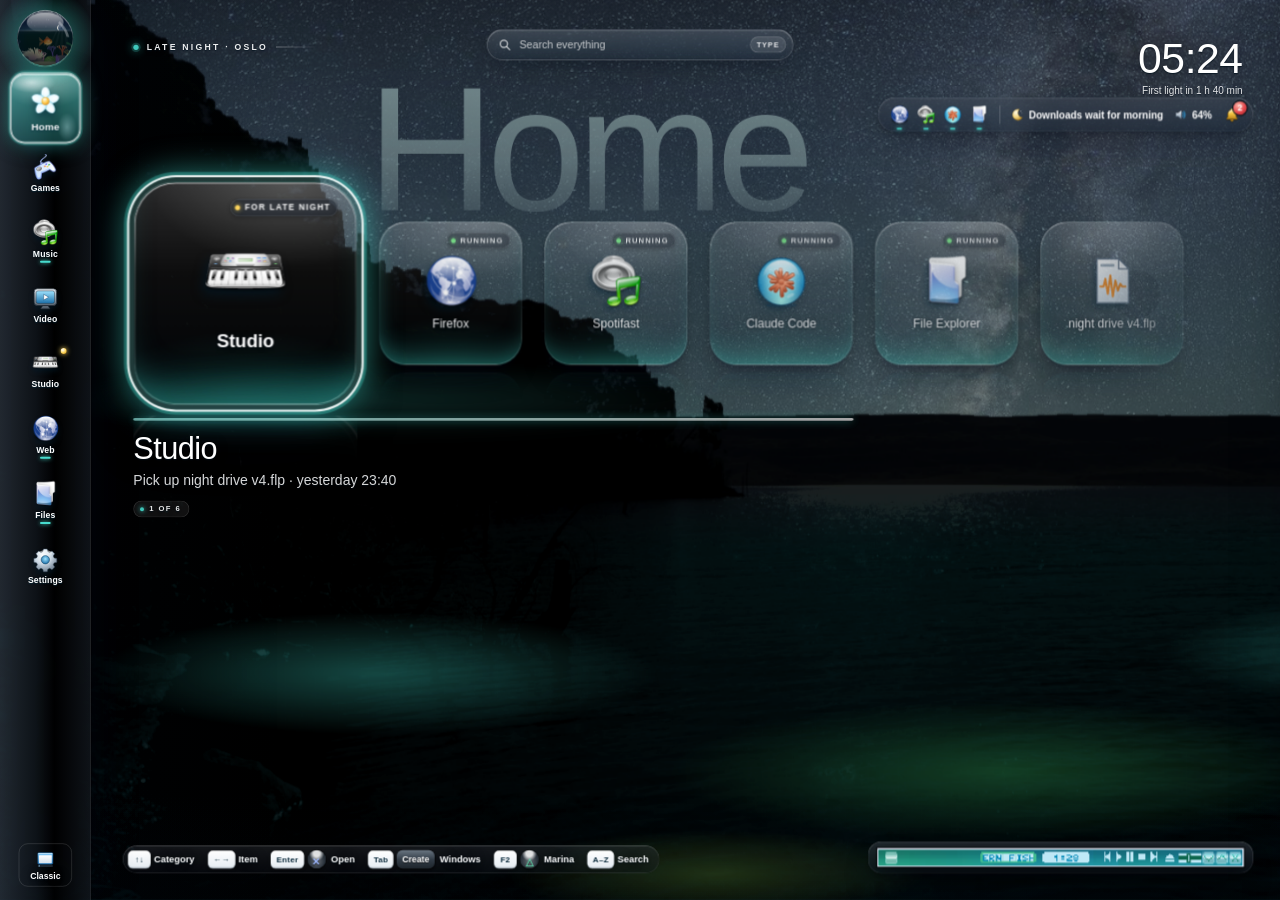
==== web/index.html @ 16663e0e "Tidepool 0.2.1 (early access)" ====
<!doctype html>
<html lang="en"><head><meta charset="utf-8">
<title>Tidepool</title>
<meta name="viewport" content="width=device-width,initial-scale=1"><link rel="icon" href="data:,">
<!-- Tidepool, the page the host runs (app/BRIDGE.md). core.js = sun, phases, scenes, Winamp; ui.css = the page layer (tokens first); assets/ = photos, icons, skins.
     live/ = what Claude restyles: theme.json (read at start and on the host's "live" event) and live.css (loaded last, wins).
     No window.host (plain browser): mock windows and notes. ?dev = concept tools: F1 state menu, ?state=<name>, T time preview, ?t=HH:MM, ?uitest, ?selftest. ?shot = no transitions (headless screenshots). -->
<link rel="stylesheet" href="core.css">
<link rel="stylesheet" href="ui.css"><link rel="stylesheet" href="motion/marina.css">
<link rel="stylesheet" href="live/live.css" id="livecss">
<!-- track C: motion + sound language (concepts/polish/motion/motion.md). cues.js watches the classes sync() writes; it must load before the page script. -->
<script src="motion/sound.js"></script><script src="motion/motion.js"></script><script src="motion/cues.js"></script><script src="motion/orb.js"></script>
</head><body>
<div class="screen" id="screen">
<div class="ui" id="ui">
  <div class="rail" id="rail"><span data-g="orb" id="orbw" title="Talk to Marina (F2 · Y)" role="button" aria-label="Talk to Marina"></span><div id="slabs" style="display:contents"></div><span class="sp"></span>
    <div class="classic" id="classic"><img src="icons/window.svg" alt="">Classic</div></div>
  <div class="cat"><small class="cap" id="phase"></small><b id="catname"></b></div>
  <div class="clockline"><b id="clk2"></b><span id="nextev"></span><span id="idate"></span></div>
  <div class="pill glassdark" id="pill"><span class="run" id="run"></span><span class="vr"></span>
    <span class="ti off">Offline</span>
    <span class="ti"><img id="noteic" src="assets/icons/download.png" alt=""><span id="note"></span></span><span class="ti"><img src="icons/speaker.svg" alt="">64%</span>
    <span class="bell" id="bell"><svg viewBox="0 0 24 24" aria-label="Notifications"><defs><linearGradient id="bg" x1="0" y1="0" x2="0" y2="1"><stop offset="0" stop-color="#FFF4C2"/><stop offset=".5" stop-color="#F5C542"/><stop offset="1" stop-color="#B9831A"/></linearGradient></defs>
      <path d="M12 2.5c-.9 0-1.6.7-1.6 1.6v.6C7.6 5.5 5.8 8 5.8 11v4.2L4 17.6v1h16v-1l-1.8-2.4V11c0-3-1.8-5.5-4.6-6.3v-.6c0-.9-.7-1.6-1.6-1.6z" fill="url(#bg)" stroke="#7a5510" stroke-width=".8"/>
      <path d="M9.6 19.6a2.4 2.4 0 0 0 4.8 0z" fill="#B9831A"/><path d="M8.2 8.6c.6-1.4 1.7-2.2 3-2.5" stroke="#fff" stroke-width="1.3" fill="none" stroke-linecap="round" opacity=".85"/></svg><b id="badge"></b></span></div>
  <div class="npcap" id="npcap" title="Open Music"><i class="eq"><b></b><b></b><b></b><b></b></i><span><small class="cap">Now playing</small><b id="npct"></b></span></div>
  <div class="sbar" id="sbar" title="Search games, apps, files, sites (or just start typing)"><svg viewBox="0 0 24 24"><circle cx="10.5" cy="10.5" r="6.5"/><path d="M15.5 15.5 21 21"/></svg><span>Search everything</span><i class="key">Type</i></div>
  <div class="rowclip"><div class="row" id="row"></div></div>
  <div class="paddle pl" id="pl" title="Previous (scroll up)">‹</div><div class="paddle pr" id="pr" title="Next (scroll down)">›</div>
  <div class="scr" id="scr"><i id="scrt"></i></div>
  <div class="tools" id="tools"><label class="fbox"><svg viewBox="0 0 24 24"><circle cx="10.5" cy="10.5" r="6.5"/><path d="M15.5 15.5 21 21"/></svg><input id="fq" autocomplete="off" spellcheck="false"><b class="fx" id="fx" title="Clear">✕</b></label><div class="sorts" id="sorts"></div><div class="sorts ltabs" id="ltabs"></div></div>
  <div class="tip" id="tip"></div>
  <div class="ctx glassdark" id="ctx"></div>
  <div class="col" id="col"></div>
  <div class="deck glassdark" id="deck"></div>
  <div class="desc"><b id="iname"></b><p id="idesc"></p><span class="meta cap" id="imeta"></span></div>
  <div class="wa-dock thickglass" id="wadock" data-g="winamp"></div>
  <div class="shade thickglass" id="shadew"><div class="wa" id="shade"></div></div>
  <div class="wapaused cap">Paused</div>
  <div class="quietcard glassdark"><img src="assets/icons/music.png" alt=""><div><b>Nothing playing</b>Pick a mix in Music, or press Space.</div></div>
  <div class="legend" id="legend"></div>
  <svg class="arc" id="arc" viewBox="0 0 1920 1080" aria-hidden="true"><path id="arcp"/><circle id="arcd" r="7"/><text id="arcr" class="cap"></text><text id="arcs" class="cap"></text></svg>
  <div class="idlehint cap">Press any button</div>
  <div class="cl glassdark" id="cl">
    <div class="client"><header><div class="cav"><div class="orb"></div></div><div><b>Marina</b><small id="csub2"><span id="cvia"></span><select id="cmod" title="Model"><option value="opus">Opus 5.5</option><option value="sonnet">Sonnet 5.5</option><option value="haiku">Haiku 5.5</option><option value="fable">Fable 5.2</option></select><select id="ceff" title="Reasoning effort"><option value="low">Low effort</option><option value="medium">Medium effort</option><option value="high">High effort</option><option value="xhigh">Extra high effort</option><option value="max">Max effort</option></select><select id="cmode" title="What Claude may do"><option value="bypassPermissions">Full access</option><option value="plan">Plan first</option></select><select id="cmics" title="Microphone (the mic buttons record through this one)"></select><select id="cquiet" title="How long a pause ends dictation"><option value="1.5">1.5 s pause</option><option value="3">3 s pause</option><option value="5">5 s pause</option><option value="10">10 s pause</option><option value="20">20 s pause</option><option value="0">Click to stop</option></select></small></div><span class="status"></span><span class="cib" id="chis" title="Past chats" role="button"><img src="icons/history.svg" alt=""></span><span class="cib" id="cwake" title="Listen for “Hey Marina” all the time" role="button"><img src="icons/mic.svg" alt=""></span><span class="cib" id="ctalk" title="Read replies aloud" role="button"><img src="icons/speaker2.svg" alt=""></span><span class="clx" id="clx" title="Close (Esc)" role="button" aria-label="Close">✕</span></header>
      <div class="gcard"><p id="greet"></p><div class="sugs" id="sugs"></div></div>
      <div class="msgs" id="msgs"></div><div class="chist glassdark" id="chist"></div>
      <div class="ctodo" id="ctodo"></div><div class="cstat" id="cstat"></div>
      <div class="cbox"><div class="cq" id="cq"></div><div class="catt" id="catt"></div><div class="cpop glassdark" id="cpop"></div>
      <div class="compose"><span class="cib" id="cadd" title="Add a picture (or paste one)" role="button">＋</span><textarea class="field" id="cin" rows="1" placeholder="Ask Claude anything…   / commands · @ files" autocomplete="off" spellcheck="false"></textarea><span class="mic" id="cmic" title="Speak (Ctrl+Space · △)" role="button"><img src="icons/mic.svg" alt=""></span><div class="send" id="csend">Send</div></div><input type="file" id="cfile" accept="image/png,image/jpeg,image/gif,image/webp" multiple hidden></div></div></div>
  <div class="toast glassdark" id="toast"><img id="toi" alt=""><div><b id="tot"></b><span id="tob"></span></div></div>
  <div class="dim" id="dim"></div>
  <div class="ovl" id="swi"><div class="h cap" id="swih">Open windows</div><div id="swirow"></div></div>
  <div class="ovl" id="srch"><input id="sq" autocomplete="off" spellcheck="false" aria-label="Search" placeholder="Search games, apps, files, sites… (Esc closes)"><span class="mic smic" id="smic" title="Speak (Ctrl+Space · △)" role="button"><img src="icons/mic.svg" alt=""></span><div id="sres" class="glassdark"></div></div>
  <div class="ovl" id="addp"><div class="aph" id="aph"></div><div id="alist" class="glassdark"></div></div>
  <div class="ytp" id="ytp"><video id="ytv" playsinline controls controlslist="nodownload nofullscreen noremoteplayback" disablepictureinpicture></video><iframe id="ytf" allow="autoplay; encrypted-media" title="YouTube"></iframe>
    <div class="yth"><div><b id="ytt"></b><small id="yts"></small></div><i class="ytb" data-yp="view" id="ytvw" title="Tab · pad: Create">▭ Page view</i><i class="ytb" data-yp="pop" title="Its own window: drag it anywhere, flick it to another screen by its title bar (P · or flick the video up)">⧉ Pop out</i><i class="ytb ytoth" data-yp="other" title="Its own window, filling the other screen (S · or flick the video sideways)">⇆ Other screen</i><input type="range" id="ytvol" min="0" max="1" step="0.1" tabindex="-1" title="Volume"><span id="ytx" title="Back (Esc)" role="button">✕</span></div><div class="ytm cap" id="ytm"></div><div id="ytinfo"></div><div id="ytrec"></div></div>
  <div class="ovl glassdark" id="notifs"><h3>Notifications<span class="cap" id="nclear">Clear all</span></h3><div id="nlist"></div>
    <div class="quiet"><span>Quiet hours at night<small id="qnow"></small></span><span class="tog"></span></div></div>
  <div class="ovl glassdark band" id="hatch"><img class="bic" src="icons/window.svg" alt="">
    <div class="bt"><h2>Switch to stock Windows?</h2><p>The normal taskbar and desktop come back. Your apps and games stay open.</p>
      <p class="back">Come back any time with <i class="key">Ctrl</i><i class="key">Alt</i><i class="key">Win</i><i class="key">S</i></p></div>
    <div class="btns col"><span class="btn pri" id="hyes"><i class="pad p-A">A</i><span>Switch<small>Enter</small></span></span><span class="btn" id="hno"><i class="pad p-B">B</i><span>Not now<small>Esc</small></span></span></div></div>
  <div class="ovl glassdark band" id="welcome"><span class="worb"></span>
    <div class="bt"><h2>Welcome to Tidepool</h2>
      <p>Your desktop follows the real sun over a new place each day.</p>
      <ol><li><i class="key">↑↓</i>Pick a category, <i class="key">←→</i>an item, <i class="key">Enter</i><i class="pad p-A">A</i>open it.</li>
        <li>Click the fishbowl, or press <i class="key">F2</i><i class="pad p-Y">Y</i>, to talk to Marina: questions, tasks, colours, scenes, skins.</li>
        <li><i class="key">Ctrl+Alt+Win+S</i>always takes you back to stock Windows.</li></ol></div>
    <div class="btns col"><span class="btn pri" id="wgo"><i class="pad p-A">A</i><span>Start<small>Enter</small></span></span></div></div>
  <div class="ovl glassdark" id="states"><h3>States · F1</h3><div class="g" id="stlist"></div>
    <p>Concept-only menu. Every state is also reachable with the keys in the legend. Time preview lives here because letters start a search.</p></div>
  <div class="game"><div><b id="gname">Skyrim (modded)</b>is running full screen.<br>Tidepool is hidden and paused: no drawing, no timers, no polling.<br><span class="key">Home</span><i class="pad p-G">G</i> opens the guide · <span class="key">Esc</span> ends this preview</div></div>
  <div class="guide glassdark" id="guide"><div class="gtop"><span class="gorb"></span><div><div class="gclk" id="gclk"></div><span class="cap" id="gphase"></span></div></div>
    <div class="gsec"><span class="cap">Now playing</span><b id="gtrack"></b><span id="gheld"></span></div>
    <div class="gsec"><span class="cap">Waiting for you</span><div id="gnotes"></div></div>
    <div id="gbtns"></div></div>
  <div class="stock"><div class="icons"><div><img src="assets/icons/folder.png" alt="">This PC</div><div><img src="assets/icons/games.png" alt="">Steam</div><div><img src="assets/icons/studio.png" alt="">FL Studio</div></div>
    <div class="balloon" id="balloon"><b>Tidepool is resting</b>Press Ctrl+Alt+Win+S, or open “Tidepool” in Start, to come back. (Concept: Esc or click here.)</div>
    <div class="wtb"><span class="st"><i></i></span><span class="se">Type here to search</span><img src="assets/icons/web.png" alt=""><img src="assets/icons/folder.png" alt=""><img src="assets/icons/music.png" alt=""><img src="icons/claude.svg" alt="">
      <span class="sp"></span><img src="assets/icons/volume.png" alt="" style="width:18px;height:18px"><span class="tm" id="stclk"></span></div></div>
</div>
</div>
<script src="assets/skins/skins.js"></script>
<script src="ytav.js"></script><script src="core.js"></script><script src="marina.js"></script><script src="settings.js"></script><script src="horizon.js"></script>
<script>
/* What Setup picked (host: window.TP_CONFIG, Config.cs ForPage). A browser preview without the host keeps the original setup, so the mock and the checks see what they always saw. */
const CFG = window.TP_CONFIG ?? { modules: {}, names: { player: "Spotifast", browser: "Firefox", daw: "FL Studio", ext: ".flp", ai: "Claude" }, music: { player: "spotifast", rich: true }, chat: { provider: "claude-code" } };
const NM = CFG.names, CC = CFG.chat.provider === "claude-code", AGENT = CC || CFG.chat.provider === "cli";   // CC: the panel is Claude Code (tools, slash commands); AGENT: it or another agent CLI (Codex...) works on the PC; else a plain chat API
/* ===== data (mock; spec.md says where each comes from in the build). Voice: calm, short, sentence case, "·" between facts. ===== */
const I = n => n.includes("://") || n.startsWith("data:") ? n : n === "@scene" ? SCENES[sceneAt(override ?? new Date()).i].img : n[0] === "@" ? `icons/${n.slice(1)}` : `assets/icons/${n}`;   // @name = code-made icons in polish/icons
const CATS = {   // defaults: live/theme.json "rail" replaces them (applyTheme)
  home: ["Home", "orb.svg", null],   // built live: the sun's pick + running apps + one to continue
  games: ["Games", "games.png", [["Skyrim (modded)", "Mod Organizer 2 · played Tuesday", { act: "game" }], ["Steam", "Open your library · 2 updates installed", { ic: "@steam.svg" }], ["Battle.net", "Open the launcher · 3 friends online", { ic: "@bnet.svg" }],
    ["Epic", "Open the launcher · a free game this week", { ic: "@epic.svg" }], ["Emulators", "RetroArch and standalone cores", { ic: "@emu.svg" }], ["All games", "Every library in one list, A to Z", { ic: "@allgames.svg" }]]],
  music: ["Music", "music.png", [["Now playing", "", { act: "music", run: 1 }], ["Sun mix", "Picked for {p}", { ic: "@mix.svg" }], ["Playlists", "Browse 11 playlists · 640 tracks", { ic: "@playlist.svg" }],
    ["Winamp skin", "", { act: "skin", ic: "@skin.svg" }], ["Radio", "Internet stations", { ic: "@radio.svg" }]]],
  video: ["Video", "@video.svg", [["Search", "Search all of YouTube", { act: "ytsearch", ic: "@search.svg" }]]],   // built live: YouTube search + results (videoItems)
  studio: ["Studio", "studio.png", [["night drive v4.flp", `${NM.daw} · yesterday 23:40`, { ic: "@flp.svg" }], ["New project", "Empty template", { ic: "@newproj.svg" }], ["Samples", "E:\\Studio", { ic: "@samples.svg" }], ["Plugins", "VST folders and presets", { ic: "@plugins.svg" }]]],
  web: ["Web", "web.png", [[`${NM.browser}`, "Back to your 6 tabs", { run: 1 }], ["Mail", "Read 2 new messages", { ic: "@mail.svg" }], ["YouTube", "Subscriptions", { ic: "@video.svg" }], ["News", "Today's headlines", { ic: "@news.svg" }]]],
  files: ["Files", "folder.png", [["Projects", "E:\\Projects"], ["Downloads", "3 new today", { ic: "download.png" }], ["User folders", "E:\\Home · documents, pictures, music"], ["This PC", "C: 41 GB free · E: 1.2 TB free"]]],
  settings: ["Settings", "@gear.svg", [["Scenes", "", { act: "scene", ic: "@scene" }], ["Winamp skin", "", { act: "skin", ic: "@skin.svg" }], ["Location and sun", "Oslo · 59.91° N, 10.75° E", { ic: "@pin.svg" }],
    ["Quiet hours", "At night · sounds off, glass dimmed", { ic: "@moon.svg" }], ["Controller", "Connected", { ic: "games.png" }], ["Classic desktop", "Back to stock Windows", { act: "hatch", ic: "@window.svg" }]]],
};
let KEYS = Object.keys(CATS);
const APPCAT = { Firefox: "web", Spotifast: "music", "File Explorer": "files", "FL Studio": "studio" };   // which rail category a running app belongs to
const WINS = [["Firefox", "YouTube · Subscriptions", "web.png"], ["Spotifast", "now playing", "music.png"], ["Claude Code", "console-desktop", "@claude.svg"], ["File Explorer", "E:\\Projects", "folder.png"]];
const NOTES = [["games.png", "Steam", "Skyrim Special Edition is up to date (2.1 GB)", "21:02"], ["@claude.svg", `${NM.ai}`, "Layout round 2 is ready to look at", "20:40"],
  ["games.png", "Battle.net", "3 friends are online", "20:15"], ["folder.png", "Downloads", "night-drive-stems.zip is done", "19:58"]];
const SUG = { music: "Music", studio: "Studio", games: "Games", web: "Web" };
const SUGD = { games: "Open your library · Skyrim played Tuesday", music: "Play {t} · the mix for now", studio: "Pick up night drive v4.flp · yesterday 23:40", web: "Back to your 6 tabs · 2 new messages" };
const STATES = [["Rail", [["home", "Home"], ["games", "Games"], ["music", "Music"], ["studio", "Studio"], ["web", "Web"], ["files", "Files"], ["settings", "Settings"]]],
  ["Desktop", [["idle", "Idle"], ["switcher", "Window switcher"], ["switcher-many", "Switcher, 9 windows"], ["notifs", "Notifications"], ["toast", "New notification"], ["search", "Type to search"], ["first-run", "First run"]]],
  ["Music", [["wa-paused", "Winamp paused"], ["wa-shade", "Winamp collapsed"], ["no-music", "Nothing playing"]]],
  ["Marina", [["claude-open", "Open"], ["claude-asking", "Asking"], ["claude-applying", "Applying"], ["claude-error", "Change failed"]]],
  ["Edge cases", [["empty", "No games found"], ["loading", "Finding games"], ["long", "Long names"], ["many", "214 games"], ["offline", "Offline"]]],
  ["Leaving", [["hatch", "Stock Windows: ask"], ["stock", "Stock Windows"], ["game", "Game running"], ["game-guide", "Game + guide"]]]];
const CHOICES = [["Vista at night", "vista", "#6FC3FF"], ["Blue Pearl", "pearl", "#4FA8FF"], ["Only the Winamp skin", "vista", null]];   // browser-only mock flow
const LONG = [["The Elder Scrolls V: Skyrim Special Edition · Anniversary Upgrade", "Mod Organizer 2 · 1,412 mods · played Tuesday", { act: "game" }],
  ["Final Fantasy VII Remake Intergrade", "Steam · 2 h 10 min this week"], ["Warhammer 40,000: Dawn of War II · Chaos Rising", "Steam · not played yet"], ["Steam", "Open your library · 2 updates installed", { ic: "@steam.svg" }]];
const SHOT = q.has("shot");

/* ===== state ===== */
const S = { cat: "home", item: 0, mode: "desk", ov: null, cl: null, guide: false, gsel: 0, paused: false, pel: 0, shade: false, last: Date.now(),
  sel: "games", ph: null, unread: 2, notes: NOTES.slice(1), swi: 1, wins: WINS.slice(), res: [], rsel: 0, prev: null, game: null, games: null, offline: false, music: true };
const UI = $("ui"), wait = ms => new Promise(r => setTimeout(r, SHOT ? 0 : ms));

function drawSlabs() { $("slabs").innerHTML = KEYS.map(k => `<div class="slab" data-c="${k}"><img class="ic" src="${I(CATS[k][1])}" alt="">${CATS[k][0]}<i class="ld"></i></div>`).join(""); }
drawSlabs();
$("stlist").innerHTML = STATES.map(([g, l]) => `<span class="gh cap">${g}</span>` + l.map(([k, n]) => `<button data-s="${k}">${n}</button>`).join("")).join("") + `<button id="sttime">Time preview</button>`;

const FOR = { late_night: "late night", dawn: "dawn", morning: "this morning", midday: "midday", afternoon: "this afternoon", golden: "golden hour", dusk: "dusk", night: "tonight" };
const phaseWord = () => FOR[S.ph?.id] ?? "today";   // "Picked for tonight", "For golden hour"
/* mouse-first list tools: a filter box and sort chips per category (S.fq / S.sort), shared with screen 2 through the relay */
const SORTS = { games: [["recent", "Recent"], ["az", "A–Z"], ["time", "Most played"], ["size", "Size"]], files: [["recent", "Recent"], ["az", "Name"], ["type", "Type"], ["size", "Size"]],
  studio: [["recent", "Recent"], ["az", "Name"], ["bpm", "Tempo"], ["time", "Time put in"]], web: [["recent", "Most visited"], ["last", "Last visited"], ["az", "A–Z"]], video: [] };   // video: its chips change the search itself (ytChips)
const SRC = { steam: "Steam", epic: "Epic", battlenet: "Battle.net", ea: "EA", ubisoft: "Ubisoft", rockstar: "Rockstar", gog: "GOG" };   // tab order too
const launchers = list => { const have = new Set(list.map(it => it.src).filter(Boolean)); return have.size > 1 ? Object.keys(SRC).filter(k => have.has(k)) : []; };   // Games tabs: only launchers with games, only when there are two or more
const NOUN = { games: "games", files: "files", studio: "projects", web: "sites" };
const ext = n => (n.match(/\.([^.]+)$/)?.[1] ?? "").toLowerCase(), stem = n => n.replace(/\.[^.]+$/, "");
function items(c) {
  const list = baseItems(c);
  if (!SORTS[c] || list.some(it => it.skel || it.empty)) return list;
  const q = (S.fq?.[c] ?? "").trim().toLowerCase(), by = S.sort?.[c] ?? "recent";
  const lch = c === "games" && launchers(list).includes(S.sort?.launcher) ? S.sort.launcher : null;   // the launcher tab (kept in S.sort so it persists and reaches screen 2 with the sort)
  let out = list.filter(it => (!q || (it.n + " " + (it.d ?? "")).toLowerCase().includes(q)) && (!lch || it.src === lch));
  if (by === "az") out.sort((a, b) => a.n.localeCompare(b.n));
  else if (by === "size") out.sort((a, b) => (b.size ?? 0) - (a.size ?? 0));
  else if (by === "type") out.sort((a, b) => ext(a.n).localeCompare(ext(b.n)));
  else if (by === "bpm") out.sort((a, b) => (a.bpm || 999) - (b.bpm || 999));   // slow to fast; no tempo last
  else if (by === "time") out.sort((a, b) => (b.mins ?? 0) - (a.mins ?? 0));   // the projects you put the most hours into
  else if (by === "last") out.sort((a, b) => (b.when ?? 0) - (a.when ?? 0));
  if (out.some(it => it.pin)) out = [...list.filter(it => it.pin && out.includes(it)), ...out.filter(it => !it.pin)];   // Web: tabs, history and bookmarks stay in front of the sites, in their own order
  return out.length ? out : [{ n: `Nothing matches “${S.fq[c]}”`, d: "Clear the filter to see everything", empty: 1, ic: CATS[c][1] }];
}
function baseItems(c) {
  if (c === "games" && (S.games ?? HGAMES ?? (window.host && !(DEV && q.has("uitest")) && NOGAMES))) return S.games ?? HGAMES ?? NOGAMES;   // the host's games (BRIDGE.md); edge-case states swap the list
  if (c === "music" && H && !(DEV && q.has("uitest"))) return musicItems();
  if (c === "video") return videoItems();
  if (c === "settings" && !(DEV && q.has("uitest"))) return settingsItems();   // settings.js: each tile opens its column
  if (HROWS[c]) return HROWS[c].length ? HROWS[c] : [{ n: EMPTY[c], d: "Nothing found on this PC yet", empty: 1, ic: CATS[c][1] }];   // the host's real rows (honest())
  if (c !== "home") return CATS[c][2].map(([n, d, o = {}]) => ({ n, d, ic: o.ic ?? CATS[c][1], ...o, ...(o.act === "music" && window.host?.nowPlaying?.art ? { art: host.nowPlaying.art } : {}) }));   // the real album art on Now playing
  return [{ n: SUG[S.sel], d: (window.host ? hostSug() : SUGD[S.sel]).replace("{t}", S.ph?.ui.track ?? "the mix"), ic: CATS[S.sel][1], to: S.sel, sugg: 1 },
    ...groupWins(),
    ...(window.host ? hostContinue() : [{ n: "night drive v4.flp", d: `${NM.daw} · pick up where you left off`, ic: "@flp.svg" }])];   // mock recent file: browser only
}
/* Home's "pick up where you left off": the game played last and the newest FL project, if either was touched in the last 30 days,
   unless the sun's pick already names it. They are the real tiles (the game launches; the project opens its column in Studio). */
function hostContinue() {
  const fresh = t => t && Date.now() / 1000 - t < 30 * 86400, out = [], g = HGAMES?.[0], gt = H.games?.[0]?.lastPlayed, p = HROWS.studio?.[0];
  if (g && fresh(gt) && S.sel !== "games") out.push({ ...g, badge: "Continue", when: gt });
  if (p && fresh(p.when) && S.sel !== "studio") out.push({ ...p, badge: "Continue" });
  return out.sort((a, b) => b.when - a.when);
}
/* The host's Music row: the player, what you heard (host.heard), the songs you bounced in FL Studio (host.tracks), the Winamp skin.
   Heard lately and Your tracks open the column like a Studio project does. */
function musicItems() {
  const hd = H.heard ?? [], tr = H.tracks ?? [], today = hd.filter(h => ago(h.at) === "today").length, st = SP();
  return [{ n: "Now playing", d: "", act: "music", run: 1, ic: "music.png", art: H.nowPlaying?.art }, ...spTiles(st),
    { n: "Heard lately", d: hd.length ? `${today ? plural(today, "song") + " today · " : ""}last: ${hd[0].artist} – ${hd[0].title}` : "Songs you play from now on show up here", ic: "@playlist.svg", list: "heard", id: "music:heard" },   // no cover: next to Now playing it would show the same album twice
    { n: "Your tracks", d: tr.length ? `${plural(tr.length, "song")} bounced in ${NM.daw} · newest: ${tr[0].name}, ${ago(tr[0].modified)}` : `Songs you export from ${NM.daw} show up here`, ic: "studio.png", list: "tracks", id: "music:tracks" },
    { n: "Winamp skin", d: "", act: "skin", ic: "@skin.svg" }];
}
/* Home groups the windows of one app into one tile (PS3 style): Enter opens a vertical column of its windows (S.col = { app, i }) */
function groupWins() {
  const by = new Map();
  for (const [n, d, ic, id, app, st] of S.wins) { const k = app ?? n; if (!by.has(k)) by.set(k, []); by.get(k).push({ n, d, ic, id, st }); }
  return [...by].map(([app, ws]) => ws.length === 1 ? { ...ws[0], run: 1 } : { n: app, d: ws.map(w => winTitle(w.d || w.n)).join(" · "), ic: ws[0].ic, run: 1, grp: ws, app });   // the line under the tile names its windows
}
const colGroup = () => S.col && S.cat === "home" ? items("home").find(it => it.app === S.col.app) : null;
const winTitle = t => { const p = t.split(/ [-—–] /); return p.length > 1 ? p.slice(0, -1).join(" - ") : t; };   // "Projects - Visual Studio Code" -> "Projects": the column already names the app
/* The column holds one of three lists: an app's windows (Home, S.col.app), a folder (Files, S.col.dir, with S.col.back = the folders above),
   or a project's versions, renders and backups (Studio, S.col.proj). colRows() turns each into the same rows; colDo() acts on one. */
function openCol(it) {
  const k = colCat(it);
  if (k) { if (S.cat !== k) goCat(k); S.item = Math.max(0, items(k).findIndex(x => x.id === it.id)); }   // from search: go to the tile first, so the row and the card match the column
  S.col = it.ytc ? { yt: it.ytc, name: it.ych?.title ?? it.ypl?.title ?? it.n, thumb: it.ych?.thumb, back: [], i: 0 } : it.app ? { app: it.app, i: 0 } : it.wcol ? { web: it.wcol, bm: [], back: [], i: 0 } : it.proj ? { proj: it.id, i: 0 } : it.list ? { list: it.list, i: 0 } : it.set ? { set: it.set, i: 0 } : it.sp ? { sp: it.sp, name: it.n, back: [], i: 0 } : { dir: it.id, back: [], i: 0 };
  if (S.col.sp) spList(S.col.sp);
  if (S.col.dir) browse(S.col.dir, true);
  drawCol();
}
const colCat = c => c.set ? "settings" : c.yt || c.ytc ? "video" : c.proj ? "studio" : c.dir ? "files" : c.list || c.sp ? "music" : c.web || c.wcol ? "web" : null;   // the category a column (or the tile that opens it) belongs to
function closeCol() { S.col = null; drawCol(); }
function colBack() {   // Esc / Backspace / left: up one folder, else out of the column
  if (S.col?.back?.length) { const b = S.col.back.pop(); Object.assign(S.col, b); if (b.dir) browse(b.dir); } else S.col = null;   // a folder, or a Spotify list (an artist's albums -> the album)
}
function colRows() {
  const c = S.col; if (!c) return null;
  if (c.app) { const g = colGroup(); return g && g.grp.map(w => ({ n: winTitle(w.d || w.n), d: esc(g.n) + (w.st ? ` · <i class="wst">${w.st}</i>` : ""), ic: w.ic, id: w.id, win: 1 })); }
  if (c.list === "heard") {   // newest first; the song playing now is marked
    const L = H?.heard ?? [], np = H?.nowPlaying;
    return L.length ? L.map((h, j) => ({ n: h.title, d: `${esc(h.artist)} · ${heardAt(h.at)}`, ic: coverOf(h) ?? "music.png", cover: !!coverOf(h), heard: h, playing: !j && np?.playing && np.title === h.title }))
      : [{ n: "Nothing heard yet", d: `Play something in ${NM.player} and it shows up here`, ic: "music.png", wait: 1 }];
  }
  if (c.sp) return spRows(c);
  if (c.set) return setRows(c);
  if (c.yt) return ytRows(c);
  if (c.web) return webRows(c);
  if (c.list === "tracks") {
    const L = H?.tracks ?? [];
    return L.length ? L.map(trackRow) : [{ n: "No songs bounced yet", d: `Export a song from ${NM.daw} next to its ${NM.ext}`, ic: "music.png", wait: 1 }];
  }
  if (c.proj) {
    const it = HROWS.studio?.find(x => x.id === c.proj), f = it?.info; if (!f) return null;
    return [...(f.versions ?? []).map((v, j) => ({ n: v.name, d: (j ? "Version" : "Newest version") + " · " + when(v.modified, "saved"), ic: it.ic, id: v.id, open: 1 })),
      ...(f.renders ?? []).map(r => ({ n: stem(r.name), d: `Render · ${ext(r.name).toUpperCase()} · ${when(r.modified, "bounced")} · ${fsize(r.size)}${staleOf(r, f.versions) ? ` · <i class="wst">${esc(staleOf(r, f.versions))} changed since</i>` : ""}`, ic: "music.png", id: r.id, play: 1, size: r.size, modified: r.modified })),
      ...(f.backups ?? []).map(b => ({ n: b.name.replace(/^.*\(overwritten at (\d+)h(\d+)\)$/, "Autosave from $1:$2"), d: "FL backup · " + when(b.modified, "saved"), ic: "@undo.svg", id: b.id, open: 1 })),
      { n: "Open the project folder", d: "In File Explorer", ic: "folder.png", id: f.folder, open: 1, folder: 1 }];
  }
  const b = BROWSE[c.dir];
  if (!b?.entries) return [{ n: !b ? "Opening…" : b.denied ? "Windows keeps this folder closed" : "This folder is gone", d: b ? "Esc goes back" : "", ic: "folder.png", wait: 1 }];
  const rows = sortEntries(b.entries).map(e => ({ n: e.name, d: e.dir ? "Folder · " + when(e.modified, "changed") : `${fsize(e.size)} · ${when(e.modified, "changed")}`,
    ic: e.art ?? (e.dir ? "folder.png" : pickIc(FILEIC, e.name, "desktop.png")), id: e.id, isDir: e.dir, size: e.size, modified: e.modified, fresh: ago(e.modified) === "today", thumb: IMGX.test(e.name) && e.size < 8e6, open: !e.dir, play: !e.dir && AUDX.test(e.name) }));
  return rows.length ? rows : [{ n: "This folder is empty", d: "Esc goes back", ic: "folder.png", wait: 1 }];
}
/* Which version a render was bounced from (the longest .flp name it starts with, FL's export name) and whether that version was saved again after it */
const versionOf = (r, vs = []) => vs.filter(v => stem(r.name).toLowerCase().startsWith(v.name.toLowerCase())).sort((a, b) => b.name.length - a.name.length)[0];
const staleOf = (r, vs) => { const v = versionOf(r, vs); return v && v.modified - r.modified > 120 ? v.name : "";   // two minutes of slack: FL saves just after a bounce
};
function colDo(r) {   // Enter / A / a click on the current row
  if (!r || r.wait || r.info) return;
  if (r.run) { r.run(); drawCol(); return; }   // a Settings row (settings.js)
  if (S.col.yt && ytColDo(r)) return;   // Video: play (the list becomes the queue), into a channel or playlist, ★, a new playlist
  if (r.spl) { S.col.back.push({ sp: S.col.sp, name: S.col.name, i: S.col.i }); Object.assign(S.col, { sp: r.spl.uri, name: r.n, i: 0 }); spList(r.spl.uri); return; }   // into a playlist, album or artist
  if (r.win) { S.col = null; if (H) H.focus?.(r.id); else toast(r.ic, "Switched to " + r.n, ""); return; }
  if (r.isDir) { S.col.back.push({ dir: S.col.dir, i: S.col.i }); S.col.dir = r.id; S.col.i = 0; browse(r.id, true); return; }
  if (r.bmk != null) { S.col.back.push({ bm: S.col.bm.slice(), i: S.col.i }); S.col.bm = [...S.col.bm, r.bmk]; S.col.i = 0; return; }   // into a bookmarks folder
  if (r.page) { H?.launch?.(r.id); toast(r.ic, (r.tab ? "Switching to " : "Opening ") + r.n, r.tab ? `Your tab in ${NM.browser}` : S.col.web === "closed" ? "Back in a new tab" : r.page.host); return; }
  if (r.heard) { replay(r.heard, "track"); return; }
  if (r.song || r.playall) { spPlay(r.song, r.song ? r.ctx : r.playall, r.playall && S.col.name); return; }
  if (r.act) { activate(r); return; }
  if (r.play && (S.col.proj || S.col.list)) { playToggle(r.id, r.n); return; }   // a render plays right here; a project folder's other files open
  stopPreview(); H?.launch?.(r.id); toast(r.ic, "Opening " + r.n, r.folder ? "File Explorer" : r.d.replace(/<[^>]+>/g, ""));
}
function drawCol() {
  if (S.col && (S.col.app ? !colGroup() : S.cat !== colCat(S.col))) S.col = null;
  const rows = colRows(); if (S.col && !rows) S.col = null;
  UI.classList.toggle("col-on", !!S.col);
  if (!S.col) { $("col").innerHTML = ""; $("col").dataset.h = ""; return; }
  S.col.i = Math.max(0, Math.min(S.col.i, rows.length - 1));
  const c = S.col, b = c.dir && BROWSE[c.dir], head = c.set ? SETPAGES[c.set] : c.yt ? c.name ?? "Video" : c.web ? webHead(c) : c.sp ? c.name ?? "Spotify" : c.app ? colGroup().n : c.proj ? HROWS.studio.find(x => x.id === c.proj).n : c.list ? (c.list === "heard" ? "Heard lately" : "Your tracks")
    : [...c.back.map(x => BROWSE[x.dir]?.name ?? "…"), b?.name ?? "…"].slice(-3).join(" › ");   // where you are: the last three folders
  const pf = c.proj && HROWS.studio.find(x => x.id === c.proj).info;
  const count = c.set ? (c.set === "winamp" ? plural(Object.keys(SKINS).length, "skin") : "←→ change · Enter picks") : c.yt ? ytColCount(c, rows) : c.web ? webCount(c, rows) : c.sp ? spCount(rows) : c.list ? (rows[0]?.wait ? "" : plural(rows.length, "song")) : c.dir ? (b?.entries ? `${b.total > b.entries.length ? `newest ${b.entries.length} of ` : ""}${plural(b.total, "item")}` : "")
    : pf ? [plural(pf.versions.length, "version"), pf.renders.length ? plural(pf.renders.length, "render") : "", pf.backups.length ? plural(pf.backups.length, "autosave") : ""].filter(Boolean).join(" · ") : plural(rows.length, "window");
  const html = `<div class="colh"><b>${esc(head)}</b><small class="cap">${count}</small>${c.yt?.startsWith("ch:") ? `<i class="ycs" data-ycs title="Sort, or show its playlists, Shorts, Live (L2 / R2)">${ytChSoName()} ▾</i>` : ""}</div><div class="cws">` + rows.map((r, k) => `<div class="cw${r.wait ? " wait" : ""}${r.play && PLAY === r.id || r.playing ? " playing" : ""}" data-k="${k}">${r.thumb ? `<img class="th" src="${fileUrl(r.id)}" loading="lazy" alt="">` : `<img${r.cover ? ` class="th${r.wide ? " wide" : ""}"` : r.fav ? ' class="fv"' : ""} src="${I(r.ic)}" alt="">`}<div><b>${r.fresh ? `<i class="nd" title="New today"></i>` : ""}${esc(r.n)}</b><small>${r.d}</small></div>${r.isDir ? `<i class="go">›</i>` : ""}</div>`).join("") + `</div>`;
  if ($("col").dataset.h !== html) { $("col").dataset.h = html; $("col").innerHTML = html; }   // window titles change often: rebuilding would reload every thumbnail
  $("col").querySelectorAll(".cw").forEach((el, k) => el.classList.toggle("cur", k === c.i));   // the pick is a class, not part of the html: a step down a 50-video list rebuilt every row
  $("col").style.setProperty("--off", Math.max(0, c.i - 2) * -76 + "px");   // keep the current row in view; ponytail: fixed 76 px rows
}
function itemDesc(it) {
  if (it.d === "now playing" || it.act === "music") return S.music ? `${S.ph?.ui.track ?? ""} · ${S.paused ? "Paused" : "Playing"}${H?.nowPlaying?.dur ? ` at ${mmss(npPos(H.nowPlaying))} of ${mmss(H.nowPlaying.dur)}` : ""}` : window.host ? "Nothing playing · A resumes your player" : `Nothing playing · A plays the mix for ${phaseWord()}`;
  if (S.offline && (it.act === "claude" || it.act === "ask")) return `Offline · ${NM.ai} needs the internet; your request waits`;
  if (it.act === "scene") return ROT.pin != null ? `${SCENES[ROT.pin].name} pinned · A goes back to a new place each day` : (sc => `A new place each day · next: ${SCENES[sc.next].name} at ${hm(sc.at)}`)(sceneAt(override ?? new Date()));   // not #snext: this layout has no scenes gadget, and $() of a missing id is a shared dummy (it held the song title)
  if (it.act === "skin") return `Now ${SKINS[WA.id].name} · A tries the next one`;
  if (S.offline && (it.ic === "web.png" || it.cat === "Web")) return it.run ? `${it.d} · offline` : "Offline · opens when you're back";
  return (it.d ?? "").replace("{p}", phaseWord());
}

/* ===== drawing ===== */
const hue = n => [...n].reduce((h, c) => (h * 31 + c.charCodeAt(0)) % 9973, 7) * 137 % 360;   // a game with no art gets its first letter on a colour of its own
function drawMenu() {
  const list = items(S.cat), key = S.cat + S.offline + phaseWord() + list.map(i => i.n).join();
  const live = new Set(S.wins.map(([n, , ic, , app]) => APPCAT[app ?? n] ?? (ic === "games.png" ? "games" : null)));
  $("orbw").classList.toggle("on", !!S.cl || !!S.orbF);   // the bowl is Marina: lit while her panel is open, or when the pad stands on it
  document.querySelectorAll("#slabs .slab").forEach(el => { el.classList.toggle("on", el.dataset.c === S.cat); el.classList.toggle("sug", el.dataset.c === S.sel); el.classList.toggle("live", live.has(el.dataset.c)); });
  if ($("row").dataset.k !== key) {
    $("row").dataset.k = key; S.hov = null; hideTip();   // a rebuilt row: the old hover index points at another tile
    $("row").innerHTML = list.map((it, j) => `<div class="item${it.grp ? " grp" : ""}${it.skel ? " skel" : ""}${it.empty ? " empty" : ""}${S.offline && it.ic === "web.png" && S.cat === "web" ? " dimmed" : ""}" data-j="${j}">` +
      (it.grp ? `<i class="badge run">${it.grp.length} open</i>` : it.run ? `<i class="badge run">Running</i>` : it.sugg ? `<i class="badge sug">For ${phaseWord()}</i>` : it.badge ? `<i class="badge info">${it.badge}</i>` : "") +
      (it.skel ? "" : `${it.art ? `<img class="art" src="${it.art}" alt="">${it.logo ? `<img class="glogo" src="${it.logo}" alt="">` : ""}` : it.letter ? `<b class="lt" style="--h:${hue(it.n)}">${it.n[0]}</b>` : `<img src="${I(it.ic)}"${it.fav ? ' class="fav"' : ""} alt="">`}<span>${esc(it.n).replace(/([._\-])(?=.)/g, "$1<wbr>")}</span>${it.bar != null ? `<i class="tbar${it.bar > .9 ? " full" : ""}"><i style="width:${(it.bar * 100).toFixed(1)}%"></i></i>` : ""}`) + `</div>`).join("");
  }
  S.item = Math.max(0, Math.min(S.item, list.length - 1));
  [...$("row").children].forEach((el, j) => { el.classList.toggle("cur", j === S.item); el.classList.toggle("before", j < S.item); el.style.opacity = j < S.item ? 0 : Math.max(.8, 1 - (j - S.item) * .06); });   // far tiles fade only a little: labels must stay readable
  $("row").style.transform = `translateX(${200 - (S.pos ?? S.item) * (216 + 32)}px)`;   // current tile's left edge on the content column; ponytail: fixed tile widths
  const it = list[S.hov != null && list[S.hov] ? S.hov : S.item];   // the mouse previews what it points at; the carousel stays put
  drawTools(list);
  // move 2: the big title is drawn in each scene's sky, behind the ridge (core.js .skyt). Idle puts the time there instead (critique-r4 #9).
  const want = S.mode === "idle" ? $("clk2").textContent : CATS[S.cat][0];
  $("catname").textContent = CATS[S.cat][0];
  document.querySelectorAll(".skyt").forEach(el => {
    if (el.textContent === want) return;
    const tick = S.mode === "idle" && /\d/.test(el.textContent);   // the minute turning over is not a new title: no swap motion
    el.textContent = want; if (!tick) { el.classList.remove("tp-swap"); void el.offsetWidth; el.classList.add("tp-swap"); }
  });
  const nm = it.skel ? "Finding your games…" : it.n;
  if ($("iname").textContent !== nm) for (const el of [$("iname"), $("idesc")]) { el.classList.remove("tp-in"); void el.offsetWidth; el.classList.add("tp-in"); }   // the name eases in when the pick changes (live.css)
  $("iname").textContent = nm; $("idesc").textContent = it.skel ? "Steam · 214 found · still looking in Battle.net and Epic" : itemDesc(it);
  $("imeta").textContent = it.skel || it.empty ? "" : `${(S.hov ?? S.item) + 1} of ${list.length}`;
  drawDeck();
}
function drawTools(list) {
  const c = S.cat, sorts = SORTS[c], n = list.filter(i => !i.empty && !i.skel).length;
  UI.classList.toggle("has-tools", !!sorts);
  UI.classList.toggle("tools-yt", c === "video");
  if (c !== "games" && $("ltabs").innerHTML) $("ltabs").innerHTML = "";
  if (c === "video") { const html = ytChips(); if ($("sorts").innerHTML !== html) $("sorts").innerHTML = html; }
  else if (sorts) {
    if (document.activeElement !== $("fq")) $("fq").value = S.fq?.[c] ?? "";
    $("fq").placeholder = `Filter ${NOUN[c]}…`; $("fx").style.visibility = S.fq?.[c] ? "visible" : "hidden";
    const by = S.sort?.[c] ?? "recent";
    const ls = c === "games" ? launchers(baseItems(c)) : [], lch = ls.includes(S.sort?.launcher) ? S.sort.launcher : "";
    const lt = ls.length ? `<span class="cap">Launcher</span>` + [["", "All"], ...ls.map(k => [k, SRC[k]])].map(([k, l]) => `<b class="chip${k === lch ? " on" : ""}" data-l="${k}">${l}</b>`).join("") : "";   // its own row under the filter: one row was wider than the room left of the card
    if ($("ltabs").innerHTML !== lt) $("ltabs").innerHTML = lt;
    const html = `<span class="cap">Sort</span>` + sorts.map(([k, l]) => `<b class="chip${k === by ? " on" : ""}" data-s="${k}">${l}</b>`).join("");
    if ($("sorts").innerHTML !== html) $("sorts").innerHTML = html;
  }
  const all = list.length, frac = all > 1 ? (S.pos ?? S.item) / (all - 1) : 0, tw = Math.max(64, 1080 * Math.min(1, 6 / Math.max(1, all)));   // a real scrollbar: on every tab, thumb as wide as the part you can see
  $("scr").classList.toggle("on", all > 0); $("scrt").style.width = tw + "px"; $("scrt").style.left = Math.max(0, Math.min(1, frac)) * (1080 - tw) + "px";
  $("pl").classList.toggle("on", S.item > 0); $("pr").classList.toggle("on", list.length - S.item > 6);   // › only when tiles run past the screen edge
}
const PADC = { A: "A", B: "B", X: "X", Y: "Y", G: "G" };   // face-button colours; View/Menu glyphs get the dark pill
const HINTS = {
  desk: [["↑↓", "", "Category"], ["←→", "", "Item"], ["Enter", "A", "Open"], ["Tab", "Create", "Windows"], ["F2", "Y", "Marina"], ["A–Z", "", "Search"]],
  sortable: [["↑↓", "", "Category"], ["←→", "", "Item"], ["Enter", "A", "Open"], ["[ ]", "L2 R2", "Sort"], ["F2", "Y", "Marina"], ["A–Z", "", "Search"]],
  orb: [["Enter", "A", "Talk to Marina"], ["↑↓", "", "Category"], ["Esc", "B", "Back"]],
  claude: [["Enter", "A", "Send"], ["Shift+Enter", "", "New line"], ["/  @", "", "Commands · files"], ["Ctrl+Space", "Y", "Speak"], ["Esc", "B", "Close"]],
  working: [["Enter", "A", CC ? "Add to this ask" : "Queue it"], ["Ctrl+Space", "Y", "Speak"], ["Esc", "B", "Hide · Marina keeps working"]],   // Enter does nothing mid-task; say what Esc really does
  asking: [["1–3", "", "Choose"], ["Esc", "B", "Close"]],
  "m-desk": [["Click", "", "Open"], ["Scroll", "", "Browse"], ["Right-click", "", "More"], ["Type", "", "Search"]],
  "m-col": [["Click", "", "Switch to it"], ["Scroll", "", "Window"], ["Right-click", "", "Close…"], ["Esc", "B", "Back"]],
  "m-search": [["Click", "", "Open"], ["Esc", "B", "Close"]],
  "m-notifs": [["Click outside", "", "Close"]],
  col: [["↑↓", "", "Window"], ["Enter", "A", "Switch to"], ["Del", "X", "Close window"], ["Esc", "B", "Back"]],
  coldir: [["↑↓", "", "Move"], ["Enter", "A", "Open"], ["→", "", "Into folder"], ["Esc", "B", "Up a folder"]],
  colproj: [["↑↓", "", "Move"], ["Enter", "A", "Open · play a render"], ["Space", "", "Play / pause"], ["Esc", "B", "Back"]],
  "m-coldir": [["Click", "", "Pick"], ["Click again", "", "Open"], ["Right-click", "", "More"], ["Esc", "B", "Up a folder"]],
  colroot: [["↑↓", "", "Move"], ["Enter", "A", "Open"], ["→", "", "Into folder"], ["Esc", "B", "Back"]],
  "m-colroot": [["Click", "", "Pick"], ["Click again", "", "Open"], ["Right-click", "", "More"], ["Esc", "B", "Back"]],
  colheard: [["↑↓", "", "Move"], ["Enter", "A", "Play it again"], ["PgUp/Dn", "L1 R1", "Page"], ["Esc", "B", "Back"]],
  "m-colheard": [["Click", "", "Pick"], ["Click again", "", "Play it again"], ["Right-click", "", "Album · artist"], ["Esc", "B", "Back"]],
  coltracks: [["↑↓", "", "Move"], ["Enter", "A", "Play / pause"], ["PgUp/Dn", "L1 R1", "Page"], ["Esc", "B", "Back"]],
  "m-coltracks": [["Click", "", "Pick"], ["Click again", "", "Play / pause"], ["Right-click", "", "More"], ["Esc", "B", "Back"]],
  "m-colproj": [["Click", "", "Pick"], ["Click again", "", "Open · play"], ["Right-click", "", "More"], ["Esc", "B", "Back"]],
  switcher: [["←→", "", "Window"], ["Enter", "A", "Switch"], ["Del", "X", "Close window"], ["Esc", "B", "Back"]],
  search: [["↑↓", "", "Result"], ["Enter", "A", "Open"], ["Ctrl+Space", "Y", "Speak"], ["Esc", "B", "Back"]],
  spsearch: [["↑↓", "", "Result"], ["Enter", "A", "Play · open"], ["Del", "X", "Add to playlist"], ["Ctrl+Space", "Y", "Speak"], ["Esc", "B", "Back"]],
  "m-spsearch": [["Click", "", "Play · open"], ["Right-click", "", "Add to playlist…"], ["Esc", "B", "Back"]],
  colsp: [["↑↓", "", "Move"], ["Enter", "A", "Play · open"], ["Del", "X", "Add to playlist"], ["Space", "", "Play it all"], ["Esc", "B", "Back"]],
  "m-colsp": [["Click", "", "Pick"], ["Click again", "", "Play · open"], ["Right-click", "", "Add · like · play next"], ["Esc", "B", "Back"]],
  add: [["↑↓", "", "Pick"], ["Enter", "A", "Add"], ["Esc", "B", "Back"]],
  yt: [["Space", "A", "Play / pause"], ["←→", "", "10 s"], ["↑↓", "", "Volume"], ["Tab", "Create", "Page view"], ["P", "", "Pop out"], ["Del", "X", "+ Playlist"], ["PgUp/Dn", "L1 R1", "Previous · next"], ["Esc", "B", "Back"]],
  "m-yt": [["Space", "", "Play / pause"], ["Scroll", "", "Volume"], ["Tab", "", "Page view"], ["P", "", "Pop out"], ["Esc", "B", "Back"]],
  colyt: [["↑↓", "", "Pick"], ["Enter", "A", "Play · open"], ["Space", "", "Play all"], ["Del", "X", "+ Playlist · take out"], ["Esc", "B", "Back"]],
  "m-colyt": [["Click", "", "Pick · again: play"], ["Right-click", "", "More"], ["Esc", "B", "Back"]],
  "m-add": [["Click", "", "Add"], ["Esc", "B", "Back"]],
  notifs: [["Del", "X", "Clear all"], ["Esc", "B", "Back"]],
  hatch: [["Enter", "A", "Switch"], ["Esc", "B", "Not now"]],
  welcome: [["Enter", "A", "Start"]],
  states: [["F1", "", "Close"]],
};
const waShade = () => S.shade ?? ({ open: false, closed: true }[LS.get("tp-wa-shade", "auto")] ?? S.cat !== "music");   // Settings › Winamp   // S.shade: null = auto, true/false = the user's F4 or click on this rail
const goCat = c => { if (c !== S.cat) stopPreview(); S.orbF = false; S.cat = c; S.item = 0; S.shade = null; S.col = null; drawCol(); };
function sync() {
  UI.className = ["ui", "m-" + S.mode, S.ov && "ov-" + S.ov, S.cl && "cl-on", waShade() && "shade-on", S.paused && "wa-pause", S.guide && "guide-on", S.applying && "applying",
    S.offline && "offline", S.col && "col-on", !S.music && "nomusic", S.point && "point-" + S.point, S.yt && "yt-on"].filter(Boolean).join(" ");
  $("screen").classList.toggle("gaming", S.mode === "game");
  $("screen").classList.toggle("ytp-on", !!S.yt);   // the player is opaque: the scene stops drawing under it (ui.css)
  $("screen").classList.toggle("covered", S.mode === "game" || S.mode === "stock");
  $("screen").classList.toggle("frozen", !!window.HOSTCOVERED);   // a window covers this screen: everything stops, but the scene stays drawn, so moving or minimizing the window shows it at once (no black)
  const away = DUAL && SCR === 1 && !!window.HOSTCOVERED && !document.body.classList.contains("s2cov");   // screen 1 covered, screen 2 free: the menu crosses over to screen 2 (and back when uncovered)
  if (away !== !!slideAway.on) { slideAway.on = away; slideAway(away); } $("screen").classList.toggle("away", away);
  $("screen").classList.toggle("idle", S.mode === "idle");   // the sky title leaves with the menu
  const hk = S.yt ? "yt" : (S.ov === "search" && S.spq ? "spsearch" : S.ov) ?? (S.cl === "asking" ? "asking" : busyCl() ? "working" : S.cl ? "claude" : S.col ? (S.col.app ? "col" : S.col.yt ? "colyt" : S.col.sp ? "colsp" : S.col.list ? "col" + S.col.list : S.col.proj ? "colproj" : S.col.back?.length ? "coldir" : "colroot") : S.orbF ? "orb" : SORTS[S.cat] && !MOUSE ? "sortable" : "desk"), h = (MOUSE && HINTS["m-" + hk]) || HINTS[hk] || HINTS.desk;
  $("legend").innerHTML = h.map(([k, p, t]) => `<span><i class="key">${k}</i><i class="pad p-${PADC[p] ?? "V"}">${p}</i>${t}</span>`).join("") + (S.ov || !DEV ? "" : `<span class="concept"><i class="key">F1</i>All states</span>`);
  $("badge").textContent = S.unread || ""; syncSend();
  $("run").innerHTML = S.wins.map(([n, , ic]) => `<i title="${n}"><img src="${I(ic)}" alt=""></i>`).join("");
  drawMenu();
}
/* Winamp collapsed (windowshade), laid out the way Winamp 2 lays it out from any classic skin's own titlebar.bmp (user, 15 Nov: the title belongs
   inside the skin, and every button should work like the big ones): the shade bar (27,29), the title scrolling in the skin's text.bmp where the mini
   visualizer sits, the time, prev / play / pause / stop / next / eject over the bar's own button art, the little position bar (0,36 / thumb 20,36),
   and the title-bar buttons (menu, minimize, unshade 0,27, close). Clicks: waDo. A click on the bar elsewhere expands it (on("shadew")). */
function buildShade() {
  const el = $("shade"); el.dataset.s = WA.id; el.innerHTML = ""; WA.shText = null;
  waSprite("titlebar.png", 27, 29, 275, 14, 0, 0, el);
  const btn = (sx, sy, w, h, x, y, k, tip, art = true) => { const b = waSprite("titlebar.png", sx, sy, w, h, x, y, el); if (!art) b.style.backgroundImage = "none"; b.dataset.wt = k; b.title = tip; b.style.cursor = "pointer"; return b; };
  btn(0, 0, 9, 9, 6, 3, "menu", "Next skin"); btn(9, 0, 9, 9, 244, 3, "min", "Expand"); btn(0, 27, 9, 9, 254, 3, "shade", "Expand (F4)"); btn(18, 0, 9, 9, 264, 3, "close", "Stop");
  [[169, 7, "0", "Previous"], [176, 10, "1", "Play"], [186, 10, "2", "Pause"], [196, 9, "3", "Stop"], [205, 10, "4", "Next"], [215, 9, "eject", "The Music tab"]]
    .forEach(([x, w, k, tip]) => btn(0, 0, w, 10, x, 2, k, tip, false));   // the bar's own art draws these buttons; these are their hit areas
  WA.shPos = btn(0, 36, 17, 7, 226, 4, "spos", "Seek"); WA.shThumb = btn(20, 36, 3, 7, 226, 4, "spos", "Seek");
  WA.shMq = document.createElement("div"); WA.shMq.style.cssText = "position:absolute;left:79px;top:4px;width:38px;height:6px;overflow:hidden"; el.appendChild(WA.shMq);
  WA.shMqIn = document.createElement("div"); WA.shMqIn.style.cssText = "position:absolute;left:0;top:0;height:6px"; WA.shMq.appendChild(WA.shMqIn);
  WA.shT = document.createElement("div"); el.appendChild(WA.shT);
}
function drawShade() {
  if ($("shade").dataset.s !== WA.id || !WA.shT?.isConnected) buildShade();
  if (WA.shText !== WA.mqText && WA.mqText) { WA.shText = WA.mqText; WA.shMqIn.innerHTML = ""; waText(WA.mqText + WA.mqText, 0, 0, WA.shMqIn); }   // the same scrolling line as the big window
  const { real, known, len, el } = waTime(), t = real && !known ? "" : `${Math.floor(el / 60)}:${String(Math.floor(el % 60)).padStart(2, "0")}`;
  if (WA.shTime !== t) { WA.shTime = t; WA.shT.innerHTML = ""; if (t) waText(t.padStart(5, " "), 127, 4, WA.shT); }
  WA.shThumb.style.left = 226 + (known || !real ? Math.round(el / len * 14) : 0) + "px";
  $("shadew").title = WA.lastTrack ?? "";
}
/* Winamp's buttons, in the big window and the collapsed bar alike */
function waDo(k, e) {
  if (/^[0-4]$/.test(k)) { waButton(+k); return; }
  const np = H?.nowPlaying;
  if (k === "menu") activate({ act: "skin" });
  else if (k === "shade" || k === "min") { S.shade = !waShade(); sync(); }
  else if (k === "close") { if (S.music && !S.paused) togglePause(); }
  else if (k === "eject") { goCat("music"); S.item = 0; H?.openMenu?.(); sync(); }
  else if (k === "spos" && np?.dur && np.canSeek) { const r = WA.shPos.getBoundingClientRect(), t = Math.max(0, Math.min(1, (e.clientX - r.left) / r.width)) * np.dur;
    H.media("seek", t); Object.assign(np, { pos: Math.round(t), at: Date.now() }); drawShade(); tickWinamp(WA.lastTrack); }
  else if (k === "vol") { const r = WA.volBg.getBoundingClientRect(), v = Math.max(0, Math.min(1, (e.clientX - r.left - r.width * 7 / 68) / (r.width * 54 / 68)));
    waVol(v); clearTimeout(WA.volT); WA.volT = setTimeout(() => H?.sys?.("volset", Math.round(v * 100)), 60); }
}
$("shade").addEventListener("click", e => { const k = e.target.dataset.wt; if (k == null) return; e.stopPropagation(); waDo(k, e); });   // a button, not "expand"
// One light source: gloss sits under the sun (or the moon at night), drop shadows fall away from it.
// Sky bodies never park on the UI: a disc under the carousel, pill, clock or Claude panel fades to 20 %,
// and the sun's big glow is held down while it sits behind the menu glass (it erased labels by day).
function keepOut() {
  const R = [[160, 232, 1920, 648], [1340, 30, 1920, 210]];
  if (S.cl) R.push([1180, 0, 1920, 1080]);
  document.querySelectorAll(".scn.on .sun,.scn.on .moon,.scn.on .sunglow").forEach(el => {
    const x = parseFloat(el.style.left), y = parseFloat(el.style.top), hit = R.some(([a, b, c, d]) => x > a && x < c && y > b && y < d);
    if (hit) el.style.opacity = (+el.style.opacity || 0) * (el.classList.contains("sunglow") ? (y > 232 ? .12 : .45) : .2);   // glow under the row: nearly out (critique-r4 #13)
  });
  // the moon never sits on the big sky title: slide it along its path (up to 70 px) past the title's end, else fade it (critique-r4 #6)
  const mo = document.querySelector(".scn.on .moon"), t = document.querySelector(".scn.on .skyt");
  if (mo && t && t.textContent) {
    const x = parseFloat(mo.style.left), y = parseFloat(mo.style.top), r = t.getBoundingClientRect(), z = Math.min(innerWidth / 1920, innerHeight / 1080), L = r.left / z, Rr = r.right / z, T = r.top / z, B = r.bottom / z;
    if (x > L - 50 && x < Rr + 50 && y > T - 50 && y < B) { if (Rr + 50 - x <= 70) mo.style.left = Rr + 50 + "px"; else mo.style.opacity = (+mo.style.opacity || 0) * .25; }
  }
}
// Idle: today's sun path drawn across the sky, sunrise to sunset, with a dot where the sun is now.
// Same mapping core.js uses to place the sun (x 430-1340 across the day, 7 px per degree above the photo's horizon).
function drawArc(now, sun, ev) {
  if (ev.set && now > ev.set && evCache.ev2) ev = evCache.ev2;   // after sunset: tomorrow's path, so the dot waits at sunrise
  const hz = SCENES[sceneAt(now).i].hz - 55, top = hz - Math.max(4, sun.maxE) * 7, el = $("arc");
  if (!ev.rise || !ev.set) { el.style.display = "none"; return; }
  el.style.display = "";
  $("arcp").setAttribute("d", `M430 ${hz} Q885 ${2 * top - hz} 1340 ${hz}`);   // a quadratic through the noon peak
  const f = Math.min(1, Math.max(0, (now - ev.rise) / (ev.set - ev.rise))), x = 430 + 910 * f, y = (1 - f) ** 2 * hz + 2 * f * (1 - f) * (2 * top - hz) + f * f * hz;
  $("arcd").setAttribute("cx", x); $("arcd").setAttribute("cy", y); $("arcd").style.opacity = sun.elev > -1 ? 1 : 0;
  Object.assign($("arcr"), { textContent: "↑ " + hm(ev.rise) }); $("arcr").setAttribute("x", 430); $("arcr").setAttribute("y", hz + 34);
  Object.assign($("arcs"), { textContent: hm(ev.set) + " ↓" }); $("arcs").setAttribute("x", 1340); $("arcs").setAttribute("y", hz + 34);
}
function light(sun) {
  const src = document.querySelector(`.scn.on ${sun.elev > -2 ? ".sun" : ".moon"}`), x = parseFloat(src?.style.left) || 960;
  UI.style.setProperty("--lx", (x / 19.2).toFixed(1) + "%");
  UI.style.setProperty("--sx", ((960 - x) / 96).toFixed(1) + "px");
}
const ORBS = [[$("orbw").querySelector(".orb"), 84], [document.querySelector(".gorb"), 96], [document.querySelector(".worb"), 120], [document.querySelector("#cl .cav .orb"), 52]]
  .map(([el, size], i) => Orb.mount(el, { size, now: () => override ?? new Date(), lat: loc.lat, lon: loc.lon, home: !i || i === 3 }))   // 3: the chat header shows Marina in her bowl;   // the rail orb is Marina's bowl: reef and fish under the water line, the live sky above it   // move 1: the orb is a live window onto the real sky
window.onRender = ({ now, sel, ph, sun, ev }) => {
  S.sel = CATS[sel] && SUG[sel] ? sel : "games"; S.ph = ph;   // a hidden category (honest(), in the host) is never suggested
  const ok = hm(now) + now.toDateString(); if (S.orbK !== ok) { S.orbK = ok; ORBS.forEach(f => f(now)); }
  $("clk2").textContent = $("gclk").textContent = hm(now);
  $("idate").textContent = now.toLocaleDateString("en-GB", { weekday: "long", day: "numeric", month: "long" });
  $("stclk").innerHTML = hm(now) + "<br>" + now.toLocaleDateString("en-GB");
  $("gtrack").textContent = ph.ui.track; $("gphase").textContent = `${ph.label} · ${loc.place}`; $("gheld").textContent = `${S.game ?? ""} · ${dur(Date.now() - (S.gt0 ?? Date.now()))} so far`;
  if (S.paused && (!H || H.nowPlaying?.dur)) { if (!H) WA.t0 = Date.now() - S.pel; WA.digits.forEach(d => d.style.visibility = Date.now() % 2000 < 1000 ? "hidden" : "visible"); }   // paused: the time blinks, like Winamp; a player that gives no position shows none
  drawShade(); light(sun); keepOut();
  if (S.mode === "idle") drawArc(now, sun, ev);
  $("phase").textContent = `${ph.label} · ${loc.place}`;
  UI.dataset.base = ph.base;
  $("noteic").src = I(ph.id === "night" ? "games.png" : ph.id === "late_night" ? "@moon.svg" : "download.png");   // the tray note's icon says what kind of news it is
  $("qnow").textContent = ph.id === "late_night" ? " · on now" : "";   // light phases: frosted glass + dark text; dark phases: smoked glass + white text
  if (S.mode === "desk" && !S.ov && !S.cl && !S.yt && Date.now() - S.last > 120000) { S.mode = "idle"; S.shadeWas = S.shade; S.shade = true; sync(); }
  drawMenu();
};

/* ===== actions ===== */
function toast(ic, t, b, keep) {
  $("toi").src = I(ic); $("tot").textContent = t; $("tob").textContent = b; $("toast").classList.add("on");
  if (keep) { S.notes.unshift([ic, t, b, hm(override ?? new Date())]); S.unread++; sync(); }
  clearTimeout(S.tt); if (!SHOT) S.tt = setTimeout(() => $("toast").classList.remove("on"), 5000);
}
function activate(it) {
  if (it.skel) return;
  if (it.to) goCat(it.to);
  else if (it.act === "game") enterGame(it.n);
  else if (it.grp || it.proj || it.dir || it.list || it.set || it.sp || it.wcol || it.ytc) { openCol(it); sync(); return; }
  else if (it.act?.startsWith("sp")) { spAct(it); sync(); return; }
  else if (it.act?.startsWith("yt")) { ytAct(it); sync(); return; }   // Video: search, or play right here   // a project: its versions and renders; a folder or drive: browse it (PS3: down into the column)
  else if (it.act === "launch") { stopPreview(); YT.left = Date.now(); H?.launch?.(it.id); toast(it.ic, (/^(steam|epic|app):/.test(it.id) ? "Starting " : "Opening ") + it.n, it.d); }   // a game or app starts; a file or site opens   // the host closes the menu and brings the game or app to the front
  else if (it.act === "claude") openClaude();
  else if (it.act === "ask") { openClaude(); send(it.q); }
  else if (it.act === "hatch") S.ov = "hatch";
  else if (it.act === "setup") { if (H?.setup) H.setup(); else toast("@gear.svg", "Setup opens in the desktop", "Run ConsoleDesktop.exe --setup"); }
  else if (it.act === "skin") { const k = Object.keys(SKINS); buildWinamp(k[(k.indexOf(WA.id) + 1) % k.length]); toast("music.png", "Winamp skin", SKINS[WA.id].name); }
  else if (it.act === "scene") pinScene(ROT.pin == null ? (sceneAt(override ?? new Date()).i + 1) % SCENES.length : null);
  else if (it.act === "song") { goCat("music"); S.item = Math.max(0, items("music").findIndex(x => x.list === "tracks")); S.col = { list: "tracks", i: Math.max(0, H.tracks.findIndex(t => t.id === it.id)) }; drawCol(); playToggle(it.id, it.n); }   // from search: into Your tracks at that song, playing
  else if (it.act === "heard") replay(it.heard, "track");
  else if (it.act === "music") { if (!S.music) { S.music = true; S.paused = true; } togglePause(); }
  else if (it.act === "web" && H?.openUrl && !S.offline) H.openUrl("https://www.google.com/search?q=" + encodeURIComponent(it.q));
  else if (it.act === "web") toast("web.png", S.offline ? "You're offline" : "Searching the web", S.offline ? "The search waits until you're back" : `${NM.browser} · “${it.q}”`);
  else if (it.run && it.id != null && H) H.focus?.(it.id);
  else if (S.offline && it.ic === "web.png") toast("web.png", "You're offline", `${it.n} opens when the connection is back`);
  else toast(it.ic, `${it.run ? "Switching to" : "Opening"} ${it.n}`, it.run ? "Already open" : "Starting…");
  sync();
}
function togglePause() { if (H?.media) { H.media("playpause"); return; }   // the real player (Windows media session): the host reports the new state back as nowPlaying
  S.paused = !S.paused; if (S.paused) S.pel = Date.now() - WA.t0; else WA.digits.forEach(d => d.style.visibility = "visible"); sync(); }
function enterGame(n) { S.mode = "game"; S.game = n; S.gt0 = Date.now() - 72 * 60000; /* mock: started 1 h 12 min ago */ S.guide = false; S.ov = null; S.cl = null; $("gname").textContent = n; sync(); }
function guideBtns() {
  $("gbtns").innerHTML = [["Back to game", "B", "B"], ["Desktop", "", "the game keeps running"], ["Quit game", "", "saves are the game's own job"]]
    .map(([t, p, sub], i) => `<span class="gb${i === S.gsel ? " cur" : ""}" data-i="${i}">${p ? `<i class="pad p-${p}">${p}</i>` : `<i class="pad p-V">${i === 1 ? "Create" : "Options"}</i>`}<span>${t}${i ? `<small>${sub}</small>` : ""}</span></span>`).join("");
  $("gnotes").innerHTML = S.notes.slice(0, S.unread || 0).map(([ic, t, b]) => `<div class="nt"><img src="${I(ic)}" alt=""><div><b>${t}</b>${b}</div></div>`).join("") || `<div class="nt empty">Nothing new.</div>`;
}
function guideDo(i) {
  S.guide = false;
  if (i === 1) { S.mode = "desk"; if (!S.wins.some(w => w[0] === S.game)) S.wins.unshift([S.game, "Running · Tab to go back", "games.png"]); }
  if (i === 2) { S.mode = "desk"; S.wins = S.wins.filter(w => w[0] !== S.game); }
  sync();
}
/* window switcher */
// window thumbnails: a scaled mock in each app's own colours until the build has real ones (x, y, w, h in % of the thumbnail)
const MOCK = {
  "web.png": ["#eef2f6", "#3b6fd8", [[6, 26, 88, 6, "#c9d4de"], [6, 38, 40, 34, "#7fb2e5"], [50, 38, 44, 6, "#9aa8b6"], [50, 50, 38, 5, "#c9d4de"], [50, 60, 30, 5, "#c9d4de"], [6, 80, 88, 6, "#c9d4de"]]],
  "music.png": ["#16231c", "#1f9a52", [[6, 28, 32, 46, "#3ccf4e"], [44, 30, 48, 6, "#b6f5c8"], [44, 42, 40, 5, "#4f7a60"], [44, 52, 44, 5, "#4f7a60"], [44, 62, 30, 5, "#4f7a60"], [6, 84, 88, 4, "#3ccf4e"]]],
  "@claude.svg": ["#0f151b", "#2b3641", [[6, 28, 40, 4, "#7dff8a"], [6, 36, 62, 4, "#9fbfe0"], [10, 44, 50, 4, "#6b7782"], [10, 52, 34, 4, "#ffd75e"], [6, 60, 56, 4, "#9fbfe0"], [6, 72, 22, 4, "#7dff8a"]]],
  "folder.png": ["#f4f6f8", "#d9a520", [[0, 22, 22, 78, "#e1e8ef"], [28, 30, 16, 20, "#f5c542"], [50, 30, 16, 20, "#f5c542"], [72, 30, 16, 20, "#f5c542"], [28, 60, 16, 20, "#f5c542"], [50, 60, 16, 20, "#f5c542"]]],
  "games.png": ["#1b2130", "#3b4652", [[6, 26, 88, 38, "#6a8fc8"], [6, 70, 26, 22, "#c8553a"], [37, 70, 26, 22, "#3ccf9e"], [68, 70, 26, 22, "#e8b81a"]]],
  "studio.png": ["#23272c", "#f08a24", [[6, 28, 50, 8, "#f08a24"], [20, 41, 60, 8, "#3ccf9e"], [10, 54, 40, 8, "#a45ae0"], [30, 67, 56, 8, "#2a8fe8"], [44, 24, 1, 64, "#ffffff"]]],
};
const mock = ic => { const [bg, bar, b] = MOCK[ic] ?? MOCK["web.png"]; return `style="background:${bg};--bar:${bar}">` + b.map(([x, y, w, h, c]) => `<i style="left:${x}%;top:${y}%;width:${w}%;height:${h}%;background:${c}"></i>`).join("") + `<img src="${I(ic)}" alt="">`; };
function drawSwitcher() {
  const cards = [["Desktop", "Show the scene", "desktop.png"], ...S.wins];
  S.swi = Math.max(0, Math.min(S.swi, cards.length - 1));
  const total = cards.length * 328 - 28 + 140, room = 1784, mid = S.swi * 328 + 220;   // 300 px cards + 28 gap; the current one scales to 440 and pushes the rest 140 px right
  const x = total <= room ? (room - total) / 2 : Math.max(room - total - 60, Math.min(60, room / 2 - mid));
  $("swirow").style.transform = `translateX(${x}px)`; $("swi").classList.toggle("many", total > room);
  $("swih").textContent = total > room ? `Open windows · ${S.swi + 1} of ${cards.length}` : "Open windows";
  const key = cards.map(c => c[0]).join() + S.ph?.id;   // same windows: keep the cards so the focus can glide (scale + translate), rebuild only when the list changes
  if ($("swirow").dataset.k !== key) { $("swirow").dataset.k = key; $("swirow").innerHTML = cards.map(([n, t, ic], i) => `<div class="card${i ? "" : " desk"}" data-i="${i}"><div class="shot" ${i ? mock(ic) : `style="background-image:url(${SCENES[sceneAt(override ?? new Date()).i].img})">`}</div><b>${n}</b><small>${t === "now playing" ? S.ph?.ui.track ?? "Playing" : t}</small></div>`).join(""); }
  [...$("swirow").children].forEach((el, i) => { el.classList.toggle("cur", i === S.swi); el.classList.toggle("after", i > S.swi); });
}
function swiDo() { const i = S.swi; S.ov = null; if (i && H) { H.focus?.(S.wins[i - 1][3]); sync(); return; } if (i === 0) toast("desktop.png", "Desktop", "All windows minimised"); else toast(S.wins[i - 1][2], "Switched to " + S.wins[i - 1][0], S.wins[i - 1][1] === "now playing" ? S.ph?.ui.track ?? "" : S.wins[i - 1][1]); sync(); }
/* search */
function allItems() { return KEYS.filter(k => k !== "home").flatMap(k => baseItems(k).filter(it => !it.skel && !it.empty).map(it => ({ ...it, cat: CATS[k][0] }))).concat(HAPPS, songItems(), webItems()); }
function songItems() {   // search reaches into Music: your own tracks (they play here) and the songs you heard (each once; they play again)
  if (!H || !CATS.music) return [];
  const seen = new Set();
  return [...(H.tracks ?? []).map(t => ({ n: t.name, d: ["Your track", fromDir(t) && "from " + t.detail, when(t.modified, "bounced")].filter(Boolean).join(" · "), ic: "studio.png", act: "song", id: t.id, cat: "Music" })),
    ...(H.heard ?? []).filter(h => !seen.has(h.artist + "|" + h.title) && seen.add(h.artist + "|" + h.title)).map(h => ({ n: h.title, d: `${h.artist} · heard ${heardAt(h.at)}`, ic: h.art ?? "music.png", act: "heard", heard: h, cat: "Music" }))];
}
function drawSearch() {
  const t = $("sq").value.trim(), lo = t.toLowerCase();
  const rank = it => { const n = it.n.toLowerCase(); return n.startsWith(lo) ? 0 : n.split(/[^a-z0-9æøå]+/).some(w => w.startsWith(lo)) ? 1 : n.includes(lo) ? 2 : (itemDesc(it) ?? "").toLowerCase().includes(lo) ? 3 : 9; };
  const per = {}, hits = !lo ? [] : allItems().map(it => [rank(it), it]).filter(([r]) => r < 9).sort((a, b) => a[0] - b[0] || a[1].n.length - b[1].n.length)   // launcher order: starts with > word start > anywhere > description, short names first
    .filter(([, it]) => (per[it.cat] = (per[it.cat] ?? 0) + 1) <= 4).slice(0, 10).map(([, it]) => it)
    .sort((a, b) => KEYS.indexOf(a.cat.toLowerCase()) - KEYS.indexOf(b.cat.toLowerCase()));   // at most 4 per category, grouped under its heading
  const pick = (k, n) => KEYS.includes(k) ? baseItems(k).filter(it => !it.skel && !it.empty).slice(0, n).map(it => ({ ...it, cat: "Suggested · " + CATS[k][0] })) : [];
  if (S.spq) S.res = spResults(t);
  else if (S.ytq) S.res = ytResults(t);
  else if (!t) { S.res = [...pick("games", 3), ...pick("studio", 2), ...pick("files", 2), ...pick("web", 2)]; }   // empty box: recent picks to click, before any typing
  else S.res = [...hits, ...(SP()?.cache || SP()?.connected ? [{ n: `Search Spotify for “${t}”`, d: "Songs, artists, albums and playlists", ic: "@search.svg", cat: "Music", act: "spfind", q: t }] : []),
    ...(H?.yt ? [{ n: `Search YouTube for “${esc(t)}”`, d: "Plays right here, no ads", ic: "@video.svg", cat: "Video", act: "ytfind", q: t }] : []), { n: `Ask ${NM.ai}: “${t}”`, d: AGENT ? `Your ${CC ? "Claude Code" : NM.ai} takes it from here` : `${NM.ai} answers in the panel`, ic: "@claude.svg", cat: `${NM.ai}`, act: "ask", q: t },
    { n: `Search the web for “${t}”`, act: "web", q: t, d: S.offline ? "Offline · opens when you're back" : "Opens in your browser", ic: "web.png", cat: "Web" }];
  S.rsel = Math.max(0, Math.min(S.rsel, S.res.length - 1));
  $("sres").innerHTML = S.res.map((r, i) => (i === 0 || S.res[i - 1].cat !== r.cat ? `<div class="rh cap">${r.cat}</div>` : "")
    + `<div class="res${i === S.rsel ? " cur" : ""}" data-i="${i}"><img src="${r.art ?? I(r.ic)}"${r.art ? ' class="cov"' : ""} alt=""><div>${mark(r.n, r.act === "ask" || r.act === "web" ? "" : t)}<small>${itemDesc(r)}</small></div></div>`).join("");
  const c = $("sres").querySelector(".cur"), L = $("sres"), z = Math.min(innerWidth / 1920, innerHeight / 1080);   // arrows past the fold keep the pick in view; the list scrolls itself only (scrollIntoView can shift the whole page)
  if (c) { const a = c.getBoundingClientRect(), b = L.getBoundingClientRect(); if (a.top < b.top) L.scrollTop -= (b.top - a.top) / z + 34; else if (a.bottom > b.bottom) L.scrollTop += (a.bottom - b.bottom) / z + 10; }
}
const mark = (txt, t) => { const i = t ? txt.toLowerCase().indexOf(t.toLowerCase()) : -1; return i < 0 ? txt : `${txt.slice(0, i)}<b>${txt.slice(i, i + t.length)}</b>${txt.slice(i + t.length)}`; };
function openSearch(ch, sp, yt) { if (H && !H.menu?.open) H.openMenu?.();   // typing needs the menu: from the desktop, lift it
  S.spq = !!sp; S.ytq = !!yt; $("sq").placeholder = yt ? "Search YouTube (Enter searches, Esc closes)" : sp ? (spOn() ? "Search Spotify: songs, artists, albums, playlists (Esc closes)" : "Search your Spotify songs and playlists (Esc closes)") : "Search games, apps, files, sites… (Esc closes)";
  S.ov = "search"; $("sq").value = ch; S.rsel = 0; drawSearch(); sync(); $("sq").focus({ preventScroll: true }); }
/* notifications */
function drawNotes() { $("nlist").innerHTML = S.notes.length ? S.notes.map(([ic, t, b, tm]) => `<div class="nt"><img src="${I(ic)}" alt=""><div><b>${t}</b>${b}</div><small>${tm}</small></div>`).join("") : `<div class="nt empty">You're all caught up.</div>`; }
/* Claude: open -> thinking -> asking (one question, up to 3 choices) -> applying (real loop steps; the change lands live) -> done (Undo) | error (kept the last good look) */
const TRY = ["How much space is left on my drives?", "What did I work on yesterday?", "Make this desktop's glass a little bluer"];   // greeting-card suggestions: tap one = send it (the panel is the user's full Claude Code)
$("sugs").innerHTML = TRY.map(t => `<span class="chip" data-q="${t}">${t}</span>`).join("");
$("sugs").onclick = e => { const c = e.target.closest(".chip"); if (c && (S.cl === "open" || S.cl === "done")) send(c.dataset.q); };
const BASE_MSGS = () => `<div class="m me">can the background change sometimes, with a grass one too? and use one of my winamp skins</div>
  <div class="m ai">Done. Five real places now take turns, one a day. The player wears your PS2 skin.<div><span class="chip" data-u="1">Undo</span><span class="chip" data-scene="1">Show me the hill</span></div></div>`;
/* the real Claude (BRIDGE.md host.claude): the user's own Claude Code edits live/, and the host's live event shows the change.
   States: thinking (reply streaming) -> applying (an Edit/Write) -> done (New chat) | error; the mock flow above stays for the browser. */
const HC = () => !(DEV && q.has("uitest")) && window.host?.claude;
const GREET = `<div class="m ai">I'm Marina, running on Claude Code with full access to this PC. Ask a question, give me a task, or tell me how this desktop should look.</div>`;
/* replies arrive as Markdown: fenced code, inline code, bold, headings, lists, links (shown as their text) */
const inline = t => esc(t).replace(/`([^`]+)`/g, "<code>$1</code>").replace(/\*\*([^*]+)\*\*/g, "<b>$1</b>").replace(/\[([^\]]+)\]\((https?:[^)\s]+)\)/g, '<a data-url="$2" href="#">$1</a>').replace(/\[([^\]]+)\]\([^)]+\)/g, "$1");
function md(t) {
  const out = []; let code = null;
  for (const line of String(t ?? "").split("\n")) {
    if (/^\s*```/.test(line)) { if (code) { out.push(`<pre><span class="cpy">Copy</span><code>${esc(code.join("\n"))}</code></pre>`); code = null; } else code = []; continue; }
    if (code) { code.push(line); continue; }
    if (/^\s*\|.*\|\s*$/.test(line)) {   // a Markdown table row; the |---| rule row only marks the header
      if (/^[\s|:-]+$/.test(line)) continue;
      const cells = line.trim().slice(1, -1).split("|").map(c => inline(c.trim()));
      const last = out[out.length - 1];
      if (last?.startsWith?.("<table>")) out[out.length - 1] = last.replace("</table>", `<tr>${cells.map(c => `<td>${c}</td>`).join("")}</tr></table>`);
      else out.push(`<table><tr>${cells.map(c => `<th>${c}</th>`).join("")}</tr></table>`);
      continue;
    }
    let h = inline(line);
    if (/^#{1,6}\s/.test(line)) h = `<b class="mh">${h.replace(/^#+\s*/, "")}</b>`;
    else if (/^\s*[-*]\s/.test(line)) h = "• " + h.replace(/^\s*[-*]\s/, "");
    out.push(h);
  }
  if (code) out.push(`<pre><span class="cpy">Copy</span><code>${esc(code.join("\n"))}</code></pre>`);
  return out.join("\n").replace(/\n?(<pre>|<table>)/g, "$1").replace(/(<\/pre>|<\/table>)\n*/g, "$1");
}
const VERB = { Read: "Reading", Edit: "Editing", MultiEdit: "Editing", Write: "Writing", NotebookEdit: "Editing", Bash: "Running", PowerShell: "Running", Glob: "Finding", Grep: "Searching for",
  WebFetch: "Opening", WebSearch: "Searching the web for", Task: "Handing off", Agent: "Handing off", TodoWrite: "Planning", Skill: "Using skill" };
const busyCl = () => S.cl === "thinking" || S.cl === "applying";
const esc = t => String(t ?? "").replace(/[&<>]/g, c => ({ "&": "&amp;", "<": "&lt;", ">": "&gt;" })[c]);
let reply = null;
function askHost(text, imgs = []) {
  text = (text || "").trim(); if (!text && !imgs.length) return;
  $("cin").value = ""; grow(); startReply(esc(text) + (imgs.length ? `<div class="pics">${imgs.map(a => `<img src="${a.url}" alt="">`).join("")}</div>` : ""));
  HC().ask(text, imgs.length ? imgs.map(a => ({ type: a.type, data: a.data })) : undefined);
}
function startReply(me) {   // the user's bubble and a "Thinking" reply that fills as Claude works (typed here, or sent from the phone)
  const b = addMsg("me", me);
  reply = addMsg("ai", `<small class="el"></small><ul class="steps"></ul><span class="rt"><span class="dots">Thinking</span></span>`); reply.t = ""; reply.t0 = Date.now();
  const r = reply; clearInterval(S.elT); S.elT = setInterval(() => { if (r !== reply) return clearInterval(S.elT); const s = Math.round((Date.now() - r.t0) / 1000); if (s >= 3) r.querySelector(".el").textContent = s < 60 ? `Working · ${s} s` : `Working · ${Math.floor(s / 60)} min ${s % 60} s`; }, 1000);   // long tasks show they are alive
  setCl("thinking"); sync(); return b;
}
function claudeEv(type, v) {
  const li = reply?.querySelectorAll(".steps li:not(.you)") ?? [], last = li[li.length - 1];
  if (type === "claude-start" && v.attach) { reply = addMsg("ai", `<small class="el"></small><ul class="steps"></ul><span class="rt"><span class="dots">Still working</span></span>`); reply.t = ""; reply.t0 = Date.now(); setCl("thinking"); syncSend(); sync(); }
  else if (type === "claude-start" && v.remote) S.phoneText = startReply(`<small class="el">📱 from your phone</small><span class="ph">…</span>`).querySelector(".ph");   // not S.ph: that is the time of day
  else if (type === "claude-remote-text") { if (S.phoneText) S.phoneText.textContent = v.text; S.phoneText = null; }   // the words arrive a moment after the turn starts
  else if (type === "claude-think" && reply) { let th = reply.querySelector(".think"); if (!th) { reply.querySelector(".steps").insertAdjacentHTML("beforebegin", '<details class="think"><summary>Reasoning</summary><div></div></details>'); th = reply.querySelector(".think"); } th.lastChild.textContent += v.text; }   // folded away: the summary line says it is there
  else if (type === "claude-delta" && reply) { reply.t += v.text; reply.querySelector(".rt").innerHTML = md(reply.t); $("msgs").scrollTop = $("msgs").scrollHeight; }
  else if (type === "claude-tool" && reply) {
    if (last && !v.id) last.className = "ok";   // older hosts send no ids: a new step means the last one finished
    const w = /Edit|Write/.test(v.name); if (w) setCl("applying");
    if (v.name === "TodoWrite" && v.input?.todos) { S.todos = v.input.todos; drawTodo(); }
    if (S.ovl && !v.sub && /^(Agent|Task)$/.test(v.name)) { S.ovlTask = v.file || "the task"; ovl("working", S.ovlSaid, `High-effort ${NM.ai} took over: ` + S.ovlTask); }   // "Hey Marina" handed it off: the overlay follows that agent
    else if (S.ovl && v.sub && S.ovlTask) { const n = v.name.replace(/^↳ /, ""); ovl("working", S.ovlSaid, `High-effort ${NM.ai}: ${S.ovlTask}\nNow: ${VERB[n] ?? n}${v.file ? " " + v.file : ""}`); }
    const body = stepBody(v), head = `${VERB[v.name] ?? esc(v.name)}${v.file ? ` <code>${esc(v.file)}</code>` : ""}`;
    reply.querySelector(".steps").insertAdjacentHTML("beforeend", `<li class="go" data-id="${esc(v.id ?? "")}" data-n="${esc(v.name)}"><details><summary>${head}</summary><div class="sd">${body}</div></details></li>`); $("msgs").scrollTop = $("msgs").scrollHeight;
  }
  else if (type === "claude-result") stepResult(v);
  else if (type === "claude-init") { S.cinfo = v; drawStat(); }
  else if (type === "claude-sessions") drawHistory(Array.isArray(v) ? v : []);
  else if (type === "claude-history") drawResumed(v);
  else if (type === "claude-files") { const L = (v.files ?? []).map(f => ({ n: f.path, d: f.dir ? "Folder" : "File", ins: "@" + (/\s/.test(f.path) ? `"${f.path}"` : f.path) + " " }));
    FILES[String(v.q).toLowerCase()] = L.length ? L : [{ n: "No file or folder matches", d: "", wait: 1 }]; if (CPOP?.kind === "at") cpopUpdate(); }
  else if (type === "claude-done") {
    reply?.querySelectorAll(".steps li.go").forEach(l => l.className = "ok");
    if (v.usage) S.cuse = v.usage; drawStat(); if (S.talk || S.voiceAsk) speak(v.text); setTimeout(drainQueue, 400);   // a spoken ask is answered out loud
    if (reply) { reply.querySelector(".rt").innerHTML = md(v.text || reply.t || "Done."); const s = Math.round((Date.now() - reply.t0) / 1000); reply.querySelector(".el").textContent = s >= 3 ? (s < 60 ? `Took ${s} s` : `Took ${Math.floor(s / 60)} min ${s % 60} s`) : ""; }
    (reply ?? addMsg("ai", "")).insertAdjacentHTML("beforeend", `<div class="acts"><span class="chip" data-new="1">New chat</span></div>`);
    reply = null; setCl("done");
  }
  else if (type === "claude-error") {
    if (last) last.className = "bad"; if (S.ovl && S.voiceAsk) speak("I couldn't reach my big brain just now. I can still do the simple things: ask me what I can do."); else if (S.ovl) { S.ovl = 0; ovl("done", null, v.message); }   // a spoken ask still gets a spoken answer
    if (reply) { const s = Math.round((Date.now() - reply.t0) / 1000); reply.querySelector(".el").textContent = s >= 3 ? `Stopped after ${s < 60 ? s + " s" : Math.floor(s / 60) + " min " + (s % 60) + " s"}` : ""; if (!reply.t) reply.querySelector(".rt").textContent = ""; }   // no frozen "Working" label, no stuck "Thinking"
    addMsg("ai", esc(v.message)); reply = null; setCl("done"); syncSend(); setTimeout(drainQueue, 400);
  }
  else if (type === "claude-busy") { S.cbusy = v; drawBusy(); }
  else if (type === "claude-new") { $("msgs").innerHTML = GREET; reply = null; setCl("open"); S.todos = null; S.cuse = null; drawTodo(); drawStat(); }
}
function addMsg(cls, html) { const m = $("msgs"); m.insertAdjacentHTML("beforeend", `<div class="m ${cls}">${html}</div>`); m.scrollTop = m.scrollHeight; return m.lastElementChild; }
const setCl = v => { if (S.cl) S.cl = v; else S.clSaved = v; };   // the panel may have been closed mid-change: keep progress, don't reopen it
function closeClaude() { S.clSaved = S.cl; S.cl = null; $("cin").blur(); sync(); }
function openClaude() { if (CFG.modules.claude === false) { toast("@gear.svg", "Marina has no chat yet", "Pick one in Setup › Chat"); sync(); return; }   // the bowl with no backend
  if (H && !H.menu?.open) H.openMenu?.();   // opened by a click on the desktop: lift the menu so the keyboard and pad reach the panel
  if (!S.cl && S.clSaved) { S.cl = S.clSaved; S.clSaved = null; } if (!S.cl) { S.cl = "open"; $("msgs").innerHTML = HC() ? GREET : BASE_MSGS(); if (S.offline) addMsg("ai", "You're offline, so I can't change anything right now. Tell me anyway and I'll do it when the connection is back."); } S.ov = null; sync(); if (!SHOT) setTimeout(() => $("cin").focus({ preventScroll: true }), 50); }
async function send(text) {
  if (HC()) return askHost(text);
  text = text || "make the night look more like my silent hill skins";
  const g = S.gen; $("cin").value = ""; addMsg("me", text); const typing = addMsg("ai", `<span class="dots">Thinking</span>`); setCl("thinking"); sync();
  await wait(900); if (g !== S.gen) return;
  typing.innerHTML = `Which Silent Hill? I'd switch the player skin and tint the glass to match, at dusk and night only.<div>${CHOICES.map(([l], i) => `<span class="chip k" data-k="${i + 1}" data-c="${i}">${l}</span>`).join("")}</div>`;
  setCl("asking"); sync();
}
async function pick(i, stopAt, fail) {
  if (S.cl !== "asking") return;
  const [label, skin, accent] = CHOICES[i], g = S.gen;
  addMsg("me", label); setCl("applying");
  const steps = ["Tint the glass for dusk and night", `Switch the player to ${SKINS[skin].name}`, "Try it out of sight first", "Apply · saved as one change"];
  const m = addMsg("ai", `Working on it…<ul class="steps">${steps.map(s => `<li>${s}</li>`).join("")}</ul>`), li = m.querySelectorAll("li");
  S.prev = { skin: WA.id, accent: UI.style.getPropertyValue("--accent") };
  for (let k = 0; k < steps.length; k++) {
    li[k].className = "go"; S.point = k === 1 ? "wa" : k === 0 ? "glass" : null; sync();
    if (k === stopAt) return;   // a screenshot of "applying" freezes mid-way
    await wait(700); if (g !== S.gen) return;
    if (fail && k === 2) {
      li[k].className = "bad";
      addMsg("ai", `The tint made the clock hard to read on the hill at dusk, so I kept your current look. Nothing changed.<div><span class="chip">Try a lighter tint</span><span class="chip">Show me why</span></div>`);
      setCl("done"); S.prev = null; S.point = null; sync(); return;
    }
    if (k === 3) { buildWinamp(skin); if (accent) UI.style.setProperty("--accent", accent); S.applying = true; sync(); setTimeout(() => { S.applying = false; sync(); }, 1500); }
    li[k].className = "ok";
  }
  S.point = null;
  addMsg("ai", `Done. ${label} for dusk and night. It's saved as one change, so Undo puts it back.<div><span class="chip" data-u="1">Undo</span><span class="chip">Keep it</span></div>`);
  setCl("done"); sync();
}
function undo() {   // the browser mock's concept flow only (the real panel has no undo: user, 15 Nov)
  if (S.prev) { buildWinamp(S.prev.skin); S.prev.accent ? UI.style.setProperty("--accent", S.prev.accent) : UI.style.removeProperty("--accent"); S.prev = null; addMsg("ai", "Undone. Back to how it was."); }
  else addMsg("ai", "Undone: “use one of my winamp skins”. (Concept: nothing changes here.)");
  sync();
}

/* ===== the Claude panel, like a Claude Code session in VS Code: multi-line box (Shift+Enter), queued messages, pasted or picked pictures,
   / commands (the session's own list, skills too) and @ files, tool steps that open (diffs, commands and their output), the plan (TodoWrite),
   context and cost, past chats (resume), Full access / Plan first, read-aloud and the mic. Hosted only; the browser mock keeps the concept flow. ===== */
S.cq = []; S.catt = []; S.todos = null; S.cinfo = null; S.cuse = null;
try { S.talk = localStorage.getItem("tp-talk") === "1"; } catch { S.talk = false; }
const LOCALCMD = { clear: "Start a new chat", new: "Start a new chat", resume: "Continue an earlier chat", model: "Pick the model" };
const BUILTIN = ["compact", "context", "usage", "init", "code-review", "simplify", "security-review"];   // until the session says its own list (first ask)
function submit(fromVoice) {
  S.voiceAsk = !!fromVoice;
  const text = $("cin").value.trim(), imgs = S.catt.slice();
  if (!text && !imgs.length) return;
  if (!HC()) { if (S.cl === "open" || S.cl === "done") send(text); return; }
  const cmd = text.match(/^\/(\w+)\s*$/)?.[1];
  if (cmd === "clear" || cmd === "new") { clearBox(); newChatNow(); return; }
  if (cmd === "resume") { clearBox(); showHistory(); return; }
  if (cmd === "model") { clearBox(); $("cmod").focus(); $("cmod").showPicker?.(); return; }
  if (CC && busyCl() && reply) { clearBox(); slipIn(text, imgs); return; }   // Claude Code reads it mid-task, like VS Code
  if (["thinking", "applying", "asking"].includes(S.cl ?? S.clSaved)) { S.cq.push({ text, imgs }); clearBox(); drawQueue(); return; }   // a plain chat API can't: queued, it goes when this ask is done
  clearBox(); askHost(text, imgs);
}
function slipIn(text, imgs) {   // shown among the steps, where Claude picks it up
  reply.querySelector(".steps").insertAdjacentHTML("beforeend", `<li class="ok you"><b>You:</b> ${esc(text)}${imgs.length ? ` <small>+${imgs.length} 🖼</small>` : ""}</li>`); $("msgs").scrollTop = $("msgs").scrollHeight;
  HC().ask(text, imgs.length ? imgs.map(a => ({ type: a.type, data: a.data })) : undefined);
}
function clearBox() { if (VOICE.on && VOICE.el === $("cin")) { H?.voice?.(false); VOICE = { on: false, el: null, base: "" }; drawMics(); }   // sent: the dictation ends, its last updates must not refill the box
  $("cin").value = ""; S.catt = []; drawAtt(); grow(); cpopClose(); syncSend(); }
function newChatNow() { hush(); S.cq = []; S.todos = null; S.cuse = null; drawQueue(); drawTodo(); drawStat(); HC()?.newChat(); }
function drainQueue() { if (busyCl() || !S.cq.length || S.cstop) { S.cstop = false; return; } const q = S.cq.shift(); drawQueue(); askHost(q.text, q.imgs); }
function drawQueue() {
  $("cq").innerHTML = S.cq.map((q, k) => `<div class="qm" data-k="${k}"><span class="cap">Queued</span><b>${esc(q.text || "(picture)")}</b>${q.imgs.length ? `<small>+${q.imgs.length} 🖼</small>` : ""}<i data-qx="${k}" title="Take it back">✕</i></div>`).join("");
  syncSend();
}
$("cq").onclick = e => { const x = e.target.closest("[data-qx]"), m = e.target.closest(".qm"); if (!m) return; const k = +(x ?? m).dataset[x ? "qx" : "k"], q = S.cq.splice(k, 1)[0];
  if (!x && q) { $("cin").value = q.text; S.catt = q.imgs; drawAtt(); grow(); $("cin").focus(); } drawQueue(); };   // click = edit it again, ✕ = drop it
function syncSend() { const t = $("cin").value.trim() || S.catt.length; $("csend").textContent = busyCl() ? (t ? (CC ? "Add" : "Queue") : "Stop") : "Send"; $("csend").classList.toggle("stop", busyCl() && !t); }
function grow() { const c = $("cin"); c.style.height = "auto"; c.style.height = Math.min(c.scrollHeight + 2, 168) + "px"; }
/* pictures: paste, drop on the panel, or ＋ */
function addPics(files) {
  for (const f of files) { if (!/^image\/(png|jpeg|gif|webp)$/.test(f.type) || S.catt.length >= 8) continue;
    const rd = new FileReader(); rd.onload = () => { S.catt.push({ type: f.type, data: String(rd.result).split(",")[1], url: rd.result }); drawAtt(); syncSend(); }; rd.readAsDataURL(f); }
}
function drawAtt() { $("catt").innerHTML = S.catt.map((a, k) => `<span class="att"><img src="${a.url}" alt=""><i data-ax="${k}" title="Remove">✕</i></span>`).join(""); }
$("catt").onclick = e => { const x = e.target.closest("[data-ax]"); if (x) { S.catt.splice(+x.dataset.ax, 1); drawAtt(); syncSend(); } };
$("cin").addEventListener("paste", e => { const f = [...(e.clipboardData?.files ?? [])].filter(x => x.type.startsWith("image/")); if (f.length) { e.preventDefault(); addPics(f); } });
$("cl").addEventListener("dragover", e => { if ([...(e.dataTransfer?.items ?? [])].some(i => i.kind === "file")) { e.preventDefault(); $("cl").classList.add("drop"); } });
$("cl").addEventListener("dragleave", e => { if (!$("cl").contains(e.relatedTarget)) $("cl").classList.remove("drop"); });
$("cl").addEventListener("drop", e => { $("cl").classList.remove("drop"); if (e.dataTransfer?.files?.length) { e.preventDefault(); addPics(e.dataTransfer.files); } });
$("cadd").addEventListener("click", () => $("cfile").click());   // (on() is declared further down)
$("cfile").onchange = () => { addPics($("cfile").files); $("cfile").value = ""; };
$("cin").addEventListener("input", () => { grow(); syncSend(); cpopUpdate(); });
/* "/" commands and "@" files: a small menu over the box */
var CPOP = null, FILES = {}, fileT = 0;
function cpopUpdate() {
  const c = $("cin"), before = c.value.slice(0, c.selectionStart); let m;
  if ((m = before.match(/^\/([\w:-]*)$/))) {
    const q = m[1].toLowerCase(), all = [...Object.entries(LOCALCMD), ...(S.cinfo?.commands ?? BUILTIN).filter(x => !LOCALCMD[x]).map(x => [x, S.cinfo?.skills?.includes(x) ? "Skill" : "Command"])];
    const list = all.filter(([n]) => n.toLowerCase().startsWith(q)).concat(all.filter(([n]) => !n.toLowerCase().startsWith(q) && n.toLowerCase().includes(q))).slice(0, 10);
    CPOP = list.length ? { kind: "slash", q, list: list.map(([n, d]) => ({ n: "/" + n, d, ins: "/" + n + " " })), i: Math.min(CPOP?.kind === "slash" ? CPOP.i : 0, list.length - 1) } : null;
  } else if ((m = before.match(/(?:^|\s)@([^\s@]+)$/))) {
    const q = m[1]; clearTimeout(fileT); if (!FILES[q.toLowerCase()]) fileT = setTimeout(() => HC()?.files?.(q), 180);
    const L = FILES[q.toLowerCase()] ?? CPOP?.list ?? [];
    CPOP = { kind: "at", q, list: L.length ? L : [{ n: "Looking…", d: "", wait: 1 }], i: 0 };
  } else CPOP = null;
  drawCpop();
}
function drawCpop() { $("cpop").classList.toggle("on", !!CPOP); if (!CPOP) return;
  $("cpop").innerHTML = CPOP.list.map((r, k) => `<div class="cp${k === CPOP.i ? " cur" : ""}${r.wait ? " wait" : ""}" data-k="${k}"><b>${esc(r.n)}</b><small>${esc(r.d)}</small></div>`).join(""); }
const cpopOn = () => !!CPOP && !CPOP.list[0]?.wait;
function cpopClose() { CPOP = null; drawCpop(); }
function cpopPick(k = CPOP?.i) {
  const r = CPOP?.list[k]; if (!r || r.wait) return;
  const c = $("cin"), at = c.selectionStart, before = c.value.slice(0, at), after = c.value.slice(at);
  const start = CPOP.kind === "slash" ? 0 : before.lastIndexOf("@");
  c.value = before.slice(0, start) + r.ins + after; c.selectionStart = c.selectionEnd = start + r.ins.length; cpopClose(); grow(); syncSend(); c.focus();
}
$("cpop").onmousedown = e => { const r = e.target.closest(".cp"); if (r) { e.preventDefault(); cpopPick(+r.dataset.k); } };
/* steps: a tool call opens to show what it did */
const short = (s, n = 4000) => (s = String(s ?? "")).length > n ? s.slice(0, n) + "\n…" : s;
function diff(a, b) {   // the changed middle only: common lines at the start and end are left out
  const A = String(a ?? "").split("\n"), B = String(b ?? "").split("\n"); let i = 0; while (i < A.length && i < B.length && A[i] === B[i]) i++;
  let j = 0; while (j < A.length - i && j < B.length - i && A[A.length - 1 - j] === B[B.length - 1 - j]) j++;
  return `<pre class="diff">${A.slice(i, A.length - j).map(l => `<del>- ${esc(l)}</del>`).join("")}${B.slice(i, B.length - j).map(l => `<ins>+ ${esc(l)}</ins>`).join("")}</pre>`;
}
function stepBody(v) {
  const x = v.input ?? {};
  if (v.name === "Edit") return diff(x.old_string, x.new_string);
  if (v.name === "MultiEdit") return (x.edits ?? []).map(d => diff(d.old_string, d.new_string)).join("");
  if (v.name === "Write") return `<pre>${esc(short(x.content, 2500))}</pre>`;
  if (v.name === "Bash" || v.name === "PowerShell") return `<pre class="cmd">${esc(x.command ?? "")}</pre>`;
  if (v.name === "TodoWrite") return (x.todos ?? []).map(t => `<div class="td ${t.status}">${esc(t.content)}</div>`).join("");
  const keys = ["file_path", "path", "pattern", "glob", "url", "query", "prompt", "description", "skill", "args"].filter(k => x[k]);
  return keys.length ? `<dl>${keys.map(k => `<dt>${k.replace("_", " ")}</dt><dd>${esc(short(x[k], 600))}</dd>`).join("")}</dl>` : "";
}
function stepResult(v) {
  const li = $("msgs").querySelector(`li[data-id="${CSS.escape(v.id ?? "")}"]`); if (!li) return;
  li.className = v.error ? "bad" : "ok";
  const name = li.dataset.n, t = String(v.text ?? "").trim();
  if (!t || name === "TodoWrite" || name === "Edit" || name === "MultiEdit" || name === "Write") { if (v.error && t) li.querySelector(".sd").insertAdjacentHTML("beforeend", `<pre class="out err">${esc(short(t, 1500))}</pre>`); return; }
  li.querySelector(".sd").insertAdjacentHTML("beforeend", name === "Read" ? `<small>${plural(t.split("\n").length, "line")} read</small>` : `<pre class="out${v.error ? " err" : ""}">${esc(short(t, 1500))}</pre>`);
}
function drawTodo() {
  const T = S.todos; $("ctodo").classList.toggle("on", !!T?.length);
  if (!T?.length) return;
  const done = T.filter(t => t.status === "completed").length;
  $("ctodo").innerHTML = `<div class="th cap">Plan · ${done} of ${T.length} done</div>` + T.map(t => `<div class="td ${t.status}">${esc(t.status === "in_progress" ? t.activeForm || t.content : t.content)}</div>`).join("");
}
/* the line under the chat: model, permissions, how full the context is, what the chat cost so far */
function drawStat() {
  const u = S.cuse, pct = u?.window ? Math.round(u.ctx / u.window * 100) : null;
  $("cstat").innerHTML = [$("cmod").selectedOptions[0]?.text, $("cmode").value === "plan" ? "Plan first" : "Full access", pct != null ? `<span class="${pct > 80 ? "hot" : ""}" title="${u.ctx.toLocaleString("en-GB")} of ${u.window.toLocaleString("en-GB")} tokens">Context ${pct}%</span>` : "",
    u?.cost ? `$${u.cost.toFixed(2)} so far` : "", S.cinfo?.mcp?.length ? `${S.cinfo.mcp.filter(m => m.status === "connected").length}/${S.cinfo.mcp.length} MCP` : ""].filter(Boolean).join(" · ");
}
/* past chats: Claude Code's own transcripts for E:\Projects; picking one continues it */
function showHistory() { $("chist").innerHTML = `<div class="hh"><b>Past chats</b><i id="chnew" title="Start another chat; one that is working keeps going">＋ New</i><i id="chx">✕</i></div><div class="hl"><div class="hi wait">Looking…</div></div>`; $("chist").classList.add("on"); HC()?.sessions?.(); }
function drawHistory(L) {
  if (!$("chist").classList.contains("on")) return;
  $("chist").querySelector(".hl").innerHTML = L.length ? L.map(x => `<div class="hi${x.current ? " cur" : ""}" data-id="${x.id}"><i class="hs"></i><b>${esc(x.title)}</b><small>${heardAt(x.at)}${x.current ? " · this chat" : ""}<span class="hw"></span></small></div>`).join("") : `<div class="hi wait">No chats yet</div>`;
  drawBusy();
}
/* claude-busy { current, busy: [ids], fresh: [ids] }: dots in Past chats, and the clock button lights up while a chat you're not looking at works */
function drawBusy() {
  const B = S.cbusy ?? { busy: [], fresh: [] }, away = B.busy.filter(id => id !== B.current);
  $("chis").classList.toggle("busy", away.length > 0); $("chis").classList.toggle("fresh", !away.length && B.fresh.length > 0);
  $("chis").title = away.length ? `Past chats · ${plural(away.length, "chat")} working` : B.fresh.length ? `Past chats · ${(B.fresh.length === 1 ? "1 new reply" : B.fresh.length + " new replies")}` : "Past chats";
  $("chist").querySelectorAll(".hi[data-id]").forEach(h => { const st = B.busy.includes(h.dataset.id) ? "working" : B.fresh.includes(h.dataset.id) ? "fresh" : "idle";
    h.dataset.st = st; h.querySelector(".hw").textContent = st === "working" ? " · working" : st === "fresh" ? " · new reply" : ""; });
}
$("chist").onclick = e => { if (e.target.id === "chx") { $("chist").classList.remove("on"); return; } if (e.target.id === "chnew") { $("chist").classList.remove("on"); newChatNow(); return; } const h = e.target.closest(".hi[data-id]"); if (h) { $("chist").classList.remove("on"); HC()?.resume?.(h.dataset.id); } };
function drawResumed(v) {
  hush(); S.cq = []; S.todos = null; S.cuse = null; drawQueue(); drawTodo(); drawStat(); reply = null; setCl("done");
  let html = "", steps = [];
  const flush = () => { if (steps.length) html += `<div class="m ai"><ul class="steps">${steps.map(s => `<li class="ok">${VERB[s.name] ?? esc(s.name)}${s.file ? ` <code>${esc(s.file)}</code>` : ""}</li>`).join("")}</ul></div>`; steps = []; };
  for (const m of v.messages ?? []) { if (m.role === "tool") { steps.push(m); continue; } flush(); html += `<div class="m ${m.role}">${m.role === "ai" ? `<span class="rt">${md(m.text)}</span>` : esc(m.text)}</div>`; }
  flush();
  $("msgs").innerHTML = html + (v.working ? "" : `<div class="m ai">Picked up where this chat left off. What's next?</div>`); $("msgs").scrollTop = $("msgs").scrollHeight;
}
/* read aloud (the speaker in the header); after a spoken ask, the mic listens again: a hands-free conversation */
function talkToggle() { S.talk = !S.talk; try { localStorage.setItem("tp-talk", S.talk ? "1" : "0"); } catch {} if (!S.talk) hush(); $("ctalk").classList.toggle("on", S.talk); toast("@speaker2.svg", S.talk ? "Replies are read aloud" : "Replies stay quiet", S.talk ? "Speak with the mic; it listens again after each answer" : ""); }
/* The voice is Kokoro (14 Nov; user wanted a livelier, natural one): host.tts, app/tts. Voices: af_heart, af_bella, af_nicole, am_michael,
   am_fenrir, am_puck, bf_emma, bm_george, bm_fable ... (all in app/tts/voices-v1.0.bin). Windows' speechSynthesis is the fallback. */
let TTS_VOICE = LS.get("tp-voice", "zf_xiaoyi"), TTS_SPEED = +LS.get("tp-tts-speed", 1.05);   // Settings › Marina
let TALK = 0, VOX = null, TALKOFF = null;   // TALK: the current read-aloud (a newer one or hush() makes older ones stop); TALKOFF: its cancel callback
function hush() { TALK++; VOX?.pause(); VOX = null; const f = TALKOFF; TALKOFF = null; f?.(); speechSynthesis?.cancel(); }
function speak(t) {
  const mine = S.ovl, end = () => { if (mine && S.ovl === mine) { S.ovl = 0; ovl("done"); } };   // mine: this "Hey Marina" ask (a later wake makes a new one)
  const plain = (t ?? "").replace(/```[\s\S]*?```/g, " (code) ").replace(/`([^`]+)`/g, "$1").replace(/\|/g, " ").replace(/[#*_>]+/g, "").replace(/\[([^\]]+)\]\([^)]+\)/g, "$1").replace(/\p{Extended_Pictographic}️?/gu, "").slice(0, 2400);
  if (!plain.trim()) { end(); return; }
  window.LAST_SAID = plain;   // marina.js: "say that again" (it runs in its own scope)
  hush();
  if (mine) { ovl("speaking", null, plain); S.ovlReply = plain; } S.follow = 0;
  const done = () => { const dictate = S.talk && S.cl && S.voiceAsk && !VOICE.on;   // the panel's own mic takes the next turn
    if (mine && S.ovl === mine && S.wake && !dictate) { S.follow = mine; ovl("listening"); window.Sound?.play("toggle", { on: true }); wakeSet(true, FOLLOW_S); return; }   // follow-up: just keep talking, no "Hey Marina" (opens only now the voice has stopped, so it never hears itself)
    end(); wakeSet(true); if (dictate) voiceToggle($("cin")); };
  const fail = () => { end(); wakeSet(true); };   // cancelled (a new ask, Stop): listen again
  wakeSet(false);   // "Hey Marina" stops listening while it talks, so it never hears itself
  if (H?.tts) kokoro(plain, done, fail); else webSpeak(plain, done, fail);
}
function webSpeak(plain, done, fail) {
  if (!window.speechSynthesis) { fail(); return; }
  const u = new SpeechSynthesisUtterance(plain), v = speechSynthesis.getVoices();
  u.voice = v.find(x => /en-(GB|US)/.test(x.lang) && /natural|online/i.test(x.name)) ?? v.find(x => /^en/.test(x.lang)) ?? null; u.rate = 1.05;
  u.onend = done; u.onerror = fail; speechSynthesis.speak(u);
}
/* sentence by sentence: the first plays while the next is made (Kokoro makes ~3 s of speech a second on this CPU) */
async function kokoro(plain, done, fail) {
  const my = ++TALK, parts = plain.match(/\S[^]*?(?:[.!?…]+["'”’)\]]*(?=\s|$)|$)\s*/g) ?? [plain], chunks = [];
  for (const p of parts) if (chunks.length > 1 && chunks.at(-1).length + p.length < 300) chunks[chunks.length - 1] += p; else chunks.push(p);   // the first alone (a quick start), then ~300 chars each
  TALKOFF = fail;
  let want = H.tts(chunks[0], TTS_VOICE, TTS_SPEED);
  for (let i = 0; i < chunks.length; i++) {
    const url = await want; if (my !== TALK) return;
    want = i + 1 < chunks.length ? H.tts(chunks[i + 1], TTS_VOICE, TTS_SPEED) : null;
    const ok = url && await new Promise(r => { VOX = new Audio(url); VOX.onended = () => r(true); VOX.onerror = () => r(false); VOX.play().catch(() => r(false)); });
    if (my !== TALK) return;
    if (!ok) { TALKOFF = null; VOX = null; webSpeak(chunks.slice(i).join(""), done, fail); return; }   // Kokoro failed: Windows' voice reads the rest
  }
  TALKOFF = null; VOX = null; done();
}
/* "Hey Marina" (user, 14 Nov: "always on voice activating, a Jarvis type thing"): the host listens all the time (Voice.cs WakeLoop); what you say
   after "Hey Marina" comes here as a spoken ask, marked 🎙 (Claude.cs Rules: short spoken replies, escalate big tasks). "Stop" / "never mind" stops it. */
try { S.wake = localStorage.getItem("tp-wake") !== "0"; } catch { S.wake = true; }
if (CFG.modules.voice === false) { S.wake = false; document.body.classList.add("novoice"); }   // no whisper here, or Voice switched off in Setup: no mics, no wake word
const CIN_PH = $("cin").placeholder;
let FOLLOW_S = +LS.get("tp-follow", 8);   // Settings › Marina   // after a spoken reply the mic stays open this many seconds for a follow-up (user, 14 Nov: keep talking without "Hey Marina")
function wakeSet(on, follow = 0) { H?.wake?.(on && S.wake, follow); }
/* the overlay (14 Nov; user: don't open the panel): a mascot and a search-bar pill at the primary screen's top-left, above every app
   (host window, web/overlay.html). The ask and reply still land in the panel's history. S.ovl = the current spoken ask, 0 = none. */
const ovl = (state, said, reply) => H?.overlay?.(state, said, reply);
let OVL = 0; S.ovl = 0;
const wakeHere = () => !DUAL || (SCR === 1 ? !window.HOSTCOVERED || document.body.classList.contains("s2cov") : SOLO && !window.HOSTCOVERED);   // one page answers: screen 1, or screen 2 while a game covers screen 1
function wakeToggle() { S.wake = !S.wake; try { localStorage.setItem("tp-wake", S.wake ? "1" : "0"); } catch {} wakeSet(true); $("cwake").classList.toggle("on", S.wake);
  toast("@mic.svg", S.wake ? "Say “Hey Marina” any time" : "Not listening for “Hey Marina”", S.wake ? "Only what follows “Hey Marina” is sent; it pauses while it talks" : "The mic button still works"); }
function wakeEv(v) {
  if (!wakeHere()) return;
  if (v.state === "idle") { if (S.follow && S.follow === S.ovl) { S.follow = S.ovl = 0; ovl("done", S.ovlSaid, S.ovlReply); } return; }   // the follow-up window closed unused: show the last exchange as done
  if (v.state === "wake") { S.hearFollow = !!v.follow; S.follow = 0; S.ovl = ++OVL; S.hearing = true; hush(); if (!v.follow) window.Sound?.play("marina"); ovl("listening"); $("cin").placeholder = "Listening…"; $("cmic").classList.add("on"); return; }
  if (v.state === "partial") { if (S.hearing && v.text) ovl("listening", v.text); return; }   // live text; a read that lands after the final one is dropped
  S.hearing = false; $("cin").placeholder = CIN_PH; drawMics();
  if (v.state === "error") { S.ovl = 0; ovl("done", "", "“Hey Marina” didn't work"); toast("@mic.svg", "“Hey Marina” didn't work", v.text); return; }
  const t = (v.text ?? "").trim();
  if (!t && S.hearFollow) { S.ovl = 0; ovl("done", S.ovlSaid, S.ovlReply); return; }   // a cough in the follow-up window: end quietly
  if (!t) { S.ovl = 0; ovl("done", "", "Didn't catch that. Say “Hey Marina”, then what you want."); return; }
  if (/^(stop|cancel|never ?mind|be quiet|quiet)\W*$/i.test(t)) { S.ovl = 0; ovl("done", t); hush(); if (["thinking", "applying"].includes(S.cl ?? S.clSaved)) HC()?.cancel?.(); return; }
  if (!S.cl && !S.clSaved) $("msgs").innerHTML = GREET;   // the panel never opened yet: start its history the way opening it would
  ovl("thinking", t); S.ovlSaid = t; S.ovlTask = null;
  const own = localAsk(t);
  if (own != null) {   // answered here, no AI (marina.js); the weather and PC stats come back a moment later
    S.voiceAsk = true; addMsg("me", esc("🎙 " + t)); const mine = S.ovl;
    Promise.resolve(own).catch(() => "Something went wrong there.").then(r => { addMsg("ai", esc(r)); if (S.ovl === mine) speak(r); });
    return;
  }
  $("cin").value = "🎙 " + t; submit(true);
}
$("cwake").addEventListener("click", wakeToggle); $("cwake").classList.toggle("on", !!S.wake);
/* the mic: Windows speech recognition through the host, the words land in the box as they are heard (search boxes and the Claude panel) */
var VOICE = { on: false, el: null, base: "" };
function voiceToggle(el) {
  if (!H?.voice) { toast("@mic.svg", "The mic works on the desktop", "Not in a browser"); return; }
  if (VOICE.on) { H.voice(false); return; }
  hush(); VOICE = { on: true, el, base: el.value.trim() ? el.value.trim() + " " : "" }; drawMics(); H.voice(true, +$("cquiet").value);
}
function drawMics() { for (const id of ["smic", "cmic"]) $(id).classList.toggle("on", VOICE.on && VOICE.el === (id === "smic" ? $("sq") : $("cin"))); }
function voiceEv(v) {
  const el = VOICE.el; if (!el) return;
  if (v.state === "listening") { VOICE.id = v.id; return; }
  if (VOICE.id === undefined ? v.state !== "error" : v.id !== VOICE.id) return;   // only this listen's events (an error can come before "listening")
  const gone = el === $("sq") ? S.ov !== "search" : !S.cl;   // the box closed while listening: stop
  if (gone && VOICE.on) { H.voice(false); }
  if ((v.state === "partial" || v.state === "end" && v.text) && !gone) { el.value = VOICE.base + v.text; el.dispatchEvent(new Event("input")); }
  if (v.state === "end" || v.state === "error") {
    VOICE.on = false; drawMics();
    if (v.state === "error") { toast("@mic.svg", v.privacy ? "Turn on Online speech recognition" : "The mic didn't start", v.privacy ? "Windows Settings › Privacy › Speech opens: switch it on, then press the mic again" : v.text); if (v.privacy) H.voiceSettings?.(); return; }
    if (!v.text && !gone) { const m = (H?.mics ?? []).find(x => x.on); toast("@mic.svg", "Heard nothing", `Listening through ${m ? m.name :"Windows' default mic"}: pick yours at the top of the ${NM.ai} panel`); }
    if (el === $("cin") && !gone && v.text && S.talk) { submit(true); }   // talking to Claude: what you said is sent
  }
}
$("smic").addEventListener("click", () => voiceToggle($("sq"))); $("cmic").addEventListener("click", () => voiceToggle($("cin")));
$("chis").addEventListener("click", showHistory); $("ctalk").addEventListener("click", talkToggle); $("ctalk").classList.toggle("on", !!S.talk);
$("msgs").addEventListener("click", e => {
  const cp = e.target.closest(".cpy"); if (cp) { navigator.clipboard?.writeText(cp.parentElement.querySelector("code").textContent).then(() => { cp.textContent = "Copied"; setTimeout(() => cp.textContent = "Copy", 1200); }).catch(() => {}); return; }
  const a = e.target.closest("a[data-url]"); if (a) { e.preventDefault(); H?.openUrl?.(a.dataset.url); }
});

/* ===== states (F1 menu and ?state=) ===== */
function reset() {
  Object.assign(S, { gen: (S.gen ?? 0) + 1, clSaved: null, point: null, applying: false, mode: "desk", ov: null, cl: null, guide: false, shade: null, cat: "home", item: 0, last: Date.now(), games: null, offline: false, music: true });
  if (S.paused && !H) togglePause();   // never touch the real player on a reset (waking from idle)
  $("toast").classList.remove("on"); document.activeElement?.blur();
}
function setState(s) {
  reset();
  S.wins = WINS.slice();   // states start from the same 4 windows (wake keeps what the user closed)
  if (CATS[s]) S.cat = s;
  else if (s === "idle") { S.mode = "idle"; S.shade = true; render(); }
  else if (s === "switcher") { S.ov = "switcher"; S.swi = 1; drawSwitcher(); }
  else if (s === "switcher-many") { S.wins = WINS.concat([["Steam", "Library", "games.png"], [`${NM.daw}`, "night drive v4.flp", "studio.png"], ["Mail", "2 new", "web.png"], ["Downloads", "E:\\Home\\Downloads", "folder.png"], ["Battle.net", "3 friends online", "games.png"]]); S.ov = "switcher"; S.swi = 6; drawSwitcher(); }
  else if (s === "notifs") { S.ov = "notifs"; drawNotes(); S.unread = 0; }
  else if (s === "toast") toast(...NOTES[0].slice(0, 3), true);
  else if (s === "wa-paused") { S.cat = "music"; togglePause(); }
  else if (s === "wa-shade") { S.cat = "music"; S.shade = true; }
  else if (s === "no-music") { S.music = false; S.cat = "music"; }
  else if (s === "claude-open") openClaude();
  else if (s === "claude-asking") { openClaude(); send(); }
  else if (s === "claude-applying") { openClaude(); send().then(() => pick(0, SHOT ? 1 : undefined)); }
  else if (s === "claude-error") { openClaude(); send().then(() => pick(1, undefined, true)); }
  else if (s === "search") openSearch("sky");
  else if (s === "hatch") S.ov = "hatch";
  else if (s === "stock") S.mode = "stock";
  else if (s === "game") enterGame("Skyrim (modded)");
  else if (s === "game-guide") { enterGame("Skyrim (modded)"); S.guide = true; S.gsel = 0; guideBtns(); }
  else if (s === "empty") { S.cat = "games"; S.games = [{ n: "No games found yet", d: `Tidepool looks in Steam, Battle.net, Epic and RetroArch. Press A and ${NM.ai} adds a games folder.`, empty: 1, ic: "games.png", act: "ask", q: "add my games folder to Tidepool" }]; }
  else if (s === "loading") { S.cat = "games"; S.games = [0, 1, 2, 3, 4].map(() => ({ n: "", skel: 1 })); }
  else if (s === "long") { S.cat = "games"; S.games = LONG.map(([n, d, o = {}]) => ({ n, d, ic: "games.png", letter: !o.ic && !o.act, ...o })); }
  else if (s === "many") { S.cat = "games"; S.games = Array.from({ length: 214 }, (_, i) => ({ n: i ? `Game ${String(i).padStart(3, "0")}` : "Skyrim (modded)", d: i ? "Steam · no art yet" : "Mod Organizer 2 · played Tuesday", ic: "games.png", letter: !!i, act: i ? null : "game" })); S.item = 2; }
  else if (s === "offline") { S.offline = true; S.cat = "web"; toast("web.png", "You're offline", "Everything on this PC still works"); }
  else if (s === "first-run") S.ov = "welcome";
  sync();
}

/* ===== input: one capture-phase handler owns the keyboard; core.js only sees digits and [ ] (scene pin, hour step) ===== */
addEventListener("keydown", e => {
  const k = e.key;
  S.last = Date.now();
  const own = () => { e.preventDefault(); e.stopImmediatePropagation(); };
  if (S.mode === "idle") { own(); wakeUp(); return; }
  if (k === "F1" && DEV) { own(); S.ov = S.ov === "states" ? null : "states"; sync(); return; }
  if (S.mode === "stock") { own(); if (k === "Escape" || k === "F8") { S.mode = "desk"; sync(); } return; }
  if (S.mode === "game") {
    own();
    if (k === "Home" || k === "F10") { S.guide = !S.guide; S.gsel = 0; guideBtns(); sync(); }
    else if (S.guide && /^Arrow/.test(k)) { S.gsel = (S.gsel + (k === "ArrowRight" || k === "ArrowDown" ? 1 : 2)) % 3; guideBtns(); }
    else if (S.guide && k === "Backspace") { S.guide = false; sync(); }
    else if (S.guide && k === "Enter") guideDo(S.gsel);
    else if (k === "Escape") { if (S.guide) S.guide = false; else S.mode = "desk"; sync(); }
    return;
  }
  if (S.yt && S.ov !== "add") { own(); ytKey(k); return; }   // the video player owns every key (and the pad) while it is up
  if (S.ov === "states") { if (k === "Escape") { own(); S.ov = null; sync(); } return; }
  if (document.activeElement === $("fq")) {
    e.stopImmediatePropagation();
    if (k === "Escape") { own(); if ($("fq").value) setFilter(""); else $("fq").blur(); }
    else if (k === "Enter" || k === "ArrowDown" || k === "Tab") { own(); $("fq").blur(); if (k === "Enter") { const l = items(S.cat); if (l[S.item] && !l[S.item].empty) activate(l[S.item]); } }
    return;
  }
  if (S.ov === "welcome") { own(); if (k === "Enter" || k === "Escape") { S.ov = null; sync(); } return; }
  if (S.ov === "search") {
    e.stopImmediatePropagation();   // typing stays in the field; core never sees it
    if (e.pad && k === "F2" || k === " " && e.ctrlKey) { own(); voiceToggle($("sq")); return; }   // pad △ or Ctrl+Space: speak the search
    if (k === "Escape") { own(); S.ov = null; $("sq").blur(); sync(); }
    else if ((k === "ArrowDown" || k === "ArrowUp" || k === "Tab") && S.res.length) { own(); S.rsel = (S.rsel + (k === "ArrowDown" || k === "Tab" && !e.shiftKey ? 1 : S.res.length - 1)) % S.res.length; drawSearch(); }   // Tab too: it used to move focus out of the box, and typing went nowhere
    else if (k === "Enter") { own(); const r = S.res[S.rsel]; if (!r || r.none) return; S.ov = null; $("sq").blur(); activate(r); }
    else if (k === "Delete" && S.res[S.rsel]?.song && $("sq").selectionStart === $("sq").value.length) { own(); addPick(S.res[S.rsel].song); }   // pad □ (or Del at the end of the text): add the song to a playlist
    return;
  }
  if (S.ov === "add" && S.add?.name) {   // naming a playlist: typing goes into the box
    e.stopImmediatePropagation();
    if (k === "Enter") { own(); const f = S.add.name.done, v = $("ytname").value.trim(); addClose(); f(v); }
    else if (k === "Escape") { own(); addClose(); }
    return;
  }
  if (S.ov === "add") {
    own(); const rows = addRows();
    if (k === "ArrowDown" || k === "ArrowUp" || k === "Tab") { S.add.i = (S.add.i + (k === "ArrowUp" || e.shiftKey ? rows.length - 1 : 1)) % rows.length; drawAdd(); }
    else if (k === "PageDown" || k === "PageUp") { S.add.i = Math.max(0, Math.min(rows.length - 1, S.add.i + (k === "PageDown" ? 8 : -8))); drawAdd(); }
    else if (k === "Enter") addDo(rows[S.add.i]);
    else if (k === "Escape" || k === "Delete" || k === "Backspace") addClose();
    return;
  }
  if (S.ov === "switcher") {
    own(); const n = S.wins.length + 1;
    if (k === "ArrowRight" || (k === "Tab" && !e.shiftKey)) { S.swi = (S.swi + 1) % n; drawSwitcher(); }
    else if (k === "ArrowLeft" || (k === "Tab" && e.shiftKey)) { S.swi = (S.swi + n - 1) % n; drawSwitcher(); }
    else if (k === "Enter") swiDo();
    else if (k === "Delete" && S.swi > 0) { H?.close?.(S.wins[S.swi - 1][3]); S.wins.splice(S.swi - 1, 1); drawSwitcher(); sync(); }
    else if (k === "Escape") { S.ov = null; sync(); }
    return;
  }
  if (S.ov === "hatch") { own(); if (k === "Enter") toStock(); else if (k === "Escape") { S.ov = null; sync(); } return; }
  if (S.ov === "notifs") { own(); if (k === "Escape" || k === "F3") { S.ov = null; sync(); } else if (k === "Delete") clearNotes(); return; }
  if (S.cl) {
    if (document.activeElement === $("cin")) e.stopImmediatePropagation();
    if (cpopOn() && (k === "ArrowDown" || k === "ArrowUp")) { own(); CPOP.i = (CPOP.i + (k === "ArrowDown" ? 1 : CPOP.list.length - 1)) % CPOP.list.length; drawCpop(); }
    else if (cpopOn() && (k === "Tab" || k === "Enter" && !e.shiftKey)) { own(); cpopPick(); }
    else if (CPOP && k === "Escape") { own(); cpopClose(); }
    else if (e.pad && k === "F2" || k === " " && e.ctrlKey) { own(); voiceToggle($("cin")); }   // pad △ or Ctrl+Space: speak
    else if ($("chist").classList.contains("on") && k === "Escape") { own(); $("chist").classList.remove("on"); }
    else if (k === "Escape" || k === "F2") { own(); closeClaude(); }
    else if (k === "Enter" && !e.shiftKey) { own(); submit(); }   // Shift+Enter: a new line
    else if (S.cl === "asking" && /^[1-3]$/.test(k)) { own(); pick(+k - 1); }
    else if (document.activeElement !== $("cin") && k.length === 1 && !e.ctrlKey && !e.altKey) { e.stopImmediatePropagation(); $("cin").focus({ preventScroll: true }); }
    return;
  }
  if (S.col) {   // the column: up/down walks it, A opens (a folder: goes in), X closes a window, B / left go back (a folder: up one), right goes into a folder
    const rows = colRows(); own();
    if (!rows) { closeCol(); sync(); return; }
    const r = rows[S.col.i];
    if (S.col.set && setKey(k, r)) { drawCol(); sync(); return; }   // Settings: ←→ step a value, Del removes
    if (k === "ArrowDown") S.col.i = Math.min(rows.length - 1, S.col.i + 1);
    else if (k === "ArrowUp") { if (S.col.i > 0) S.col.i--; else if (S.col.app) S.col = null; }
    else if (k === "PageDown" || k === "PageUp") S.col.i = Math.max(0, Math.min(rows.length - 1, S.col.i + (k === "PageDown" ? 8 : -8)));
    else if (k === "Enter" || k === "ArrowRight" && r?.isDir) colDo(r);
    else if (k === " " && r?.play) playToggle(r.id, r.n);
    else if (k === " " && S.col.sp) { const all = rows.find(x => x.playall); if (all) colDo(all); else if (r?.spl) spPlay(null, r.spl.uri, r.n); }   // Space: the whole list (or the picked playlist) plays
    else if (k === "Delete" && (r?.song || r?.heard)) { const t = r.song ?? heardSong(r.heard); if (t) addPick(t); else toast("music.png", "Can't find this song on Spotify", `It was heard before the desktop knew ${NM.player}'s history`); }
    else if (k === "Delete" && r?.win) { H?.close?.(r.id); S.wins = S.wins.filter(x => x[3] !== r.id); }
    else if (k === "Delete" && S.col.yt) ytColDel(r);   // a video: into a playlist (in one of yours: out of it); a favourite channel: out of Favorites
    else if (k === " " && S.col.yt) { const all = rows.find(x => x.ytall); if (all) colDo(all); }
    else if ((k === "[" || k === "]") && S.col.yt?.startsWith("ch:")) ytChSoStep(k === "]" ? 1 : -1);   // L2 / R2: newest, most viewed, oldest, playlists…
    else if (k === "Escape" || k === "Backspace" || k === "ArrowLeft") colBack();
    else if (k === "Tab" || k === "ArrowRight" && S.col.app) S.col = null;   // right on a file or render: nothing to go into
    drawCol(); sync(); return;
  }
  // desktop
  const list = items(S.cat);
  if (S.orbF && (k === "Enter" || k === "Escape")) { own(); S.orbF = false; if (k === "Enter") { openClaude(); return; } }   // the pad on the bowl: A talks to Marina, B steps back
  else if (k === "ArrowUp" && !S.orbF && S.cat === KEYS[0]) { own(); S.orbF = true; }   // up from the top slab lands on the bowl
  else if (S.orbF && (k === "ArrowUp" || k === "ArrowDown")) { own(); S.orbF = false; goCat(KEYS[k === "ArrowDown" ? 0 : KEYS.length - 1]); }
  else if (k === "ArrowUp" || k === "ArrowDown") { own(); goCat(KEYS[(KEYS.indexOf(S.cat) + (k === "ArrowDown" ? 1 : KEYS.length - 1)) % KEYS.length]); }
  else if (k === "ArrowRight") { own(); S.item = Math.min(list.length - 1, S.item + 1); }
  else if (k === "ArrowLeft") { own(); S.item = Math.max(0, S.item - 1); }
  else if (k === "PageDown" || k === "PageUp") { own(); S.item = Math.max(0, Math.min(list.length - 1, S.item + (k === "PageDown" ? 10 : -10))); }
  else if (k === "Enter") { own(); activate(list[S.item]); }
  else if (k === "Home") { own(); goCat("home"); }
  else if (k === "Tab") { own(); S.ov = "switcher"; S.swi = 1; drawSwitcher(); }
  else if (k === "F2") { own(); openClaude(); return; }
  else if (k === "F3") { own(); S.ov = "notifs"; S.unread = 0; drawNotes(); }
  else if (k === "F4") { own(); S.shade = !waShade(); }
  else if (k === " ") { own(); if (!S.music) { S.music = true; S.paused = true; } togglePause(); }
  else if (k === "F8") { own(); S.ov = "hatch"; }
  else if (k === "Delete" && S.cat === "music") { own(); const it = list[S.item]; if (it?.act === "music") spNow("add"); else if (it?.spl) spPlay(null, it.spl.uri, it.n); }   // □ on Now playing: add the song to a playlist; on a playlist: play it
  else if (k === "Delete" && S.cat === "video") { own(); const it = list[S.item]; if (it?.yt) ytPick(it.yt); }   // □: the video into a playlist
  else if ((k === "[" || k === "]") && S.cat === "video") { own(); ytSortStep(k === "]" ? 1 : -1); }   // L2 / R2: how YouTube sorts the search
  else if ((k === "[" || k === "]") && SORTS[S.cat]) { own(); const o = SORTS[S.cat].map(x => x[0]), i = o.indexOf(S.sort?.[S.cat] ?? "recent");   // L2 / R2 on the pad
    S.sort = { ...(S.sort ?? {}), [S.cat]: o[(i + (k === "]" ? 1 : o.length - 1)) % o.length] }; S.item = 0; $("row").dataset.k = ""; try { localStorage.setItem("tp-sort", JSON.stringify(S.sort)); } catch {}
    toast(CATS[S.cat][1], "Sorted by " + SORTS[S.cat].find(x => x[0] === S.sort[S.cat])[1], CATS[S.cat][0]); }
  else if (k === "F9" && DEV) { own(); enterGame("Skyrim (modded)"); return; }
  else if (k === "Escape") { if (S.cat !== "home" || S.item) { own(); goCat("home"); } }   // at Home, first tile: let it through, so the host closes the menu (BRIDGE.md, pad B)
  else if (k.length === 1 && /\p{L}/u.test(k) && !e.ctrlKey && !e.altKey && !e.metaKey) { own(); openSearch(k, false, S.cat === "video"); return; }   // on Video, typing searches YouTube
  else return;   // digits and [ ] fall through to core.js
  sync();
}, true);
addEventListener("mousemove", () => { S.last = Date.now(); if (S.mode === "idle") wakeUp(); });
function wakeUp() { const sh = S.shadeWas ?? null; reset(); S.shade = sh; S.shadeWas = null; if (H) fromHost("nowPlaying"); sync(); }

/* mouse */
const on = (id, f) => $(id).addEventListener("click", f);
$("slabs").onclick = e => { const s = e.target.closest(".slab"); if (s) { goCat(s.dataset.c); sync(); } };
on("orbw", () => { S.orbF = false; if (S.cl) closeClaude(); else openClaude(); });   // the fishbowl opens and closes the chat (no chat tab, user 15 Nov)
$("row").onclick = e => { if (SCR === 2 && !SOLO) { const it = e.target.closest(".item"); if (it) BC?.postMessage({ tap: +it.dataset.j }); return; }   // screen 2 shows screen 1's row: the click is screen 1's to act on
  if (S.flung) return; const it = e.target.closest(".item"); if (!it) return; const j = +it.dataset.j; if (S.col) closeCol(); hideTip(); S.item = j; S.hov = null; const li = items(S.cat)[j]; if (li && !li.empty) activate(li); else sync(); };   // one click opens (mouse-first); keys and pad still walk the carousel
/* ===== mouse: hover preview + hint, wheel, paddles, scrubber, right-click menu, filter and sort ===== */
var MOUSE = false, lastXY = "";   // var: sync() reads it before this line runs
addEventListener("mousemove", e => { const xy = e.screenX + "," + e.screenY; if (xy === lastXY) return; lastXY = xy; if (!MOUSE) { MOUSE = true; document.body.classList.add("mouse"); sync(); } }, true);
addEventListener("keydown", () => { if (MOUSE) { MOUSE = false; document.body.classList.remove("mouse"); hideTip(); S.hov = null; sync(); } }, true);
const TIPS = it => it.empty ? "" : it.act === "yt" ? "Click to play" : it.ytc ? (it.ych ? "Click for the channel's videos" : "Click to open") : it.act === "ytsearch" ? "Click to search YouTube" : it.sp ? (it.sp === "sp:playlists" ? "Click for every playlist" : "Click to see its songs") : it.act === "spsearch" ? "Click to search" : it.act === "spconnect" ? "Click to connect" : it.act === "music" ? (S.music && !S.paused ? "Click to pause" : "Click to play") : it.grp ? `Click to see its ${it.grp.length} windows` : it.proj ? "Click for its versions and renders" : it.list ? (it.list === "heard" ? "Click for every song you heard" : "Click for every song you made") : it.dir ? "Click to look inside" : it.run ? "Click to switch to it" : it.to ? `Click to go to ${CATS[it.to]?.[0] ?? "it"}`
  : it.act === "launch" ? (String(it.id).startsWith("steam:") || String(it.id).startsWith("epic:") ? "Click to play" : String(it.id).startsWith("web:") ? "Click to open in your browser" : "Click to open")
  : it.act === "claude" ? `Click to ask ${NM.ai}` : it.act === "skin" ? "Click for the next skin" : "Click to open";
function showTip(el, text) { if (!text) return hideTip(); const r = el.getBoundingClientRect(), z = Math.min(innerWidth / 1920, innerHeight / 1080),
    slide = el.closest("#row") ? (new DOMMatrix(getComputedStyle($("row")).transform).m41 - (200 - S.item * 248)) * z : 0;   // the row may still be sliding (wheel, paddles): aim at where the tile lands, not where it is mid-slide
  $("tip").textContent = text; $("tip").style.left = (r.left - slide + r.width / 2) + "px"; $("tip").style.top = (r.bottom + 12) + "px"; $("tip").classList.add("on"); }
function hideTip() { $("tip").classList.remove("on"); }
$("row").addEventListener("mouseover", e => { if (S.pos != null) return; const el = e.target.closest(".item"); if (!el) return; const j = +el.dataset.j; if (S.hov === j) return;
  S.hov = j; document.querySelectorAll("#row .item.hov").forEach(x => x.classList.remove("hov")); el.classList.add("hov"); showTip(el, TIPS(items(S.cat)[j] ?? {})); sync(); });
const unhover = () => { clearTimeout(hovT); if (S.hov == null) return; S.hov = null; document.querySelectorAll("#row .item.hov").forEach(x => x.classList.remove("hov")); hideTip(); sync(); };
let hovT = 0;   // leaving the row keeps the pointed tile's card a moment: on the way down to its buttons (☆ Favorite, ⋯) it must not turn into the picked tile's card
$("row").addEventListener("mouseleave", () => { hideTip(); clearTimeout(hovT); hovT = setTimeout(unhover, 400); });
$("row").addEventListener("mouseenter", () => clearTimeout(hovT));
$("deck").addEventListener("mouseenter", () => clearTimeout(hovT));
$("deck").addEventListener("mouseleave", e => { if (!e.relatedTarget?.closest?.("#row")) unhover(); });
let wheelAt = 0, wheelSum = 0;
addEventListener("wheel", e => {
  if (SCR === 2 && !SOLO) { if (!S.ov && !S.cl && ROLE === "partner" && PSIDE > 0) BC?.postMessage({ wheel: [e.deltaX, e.deltaY] }); return; }   // screen 2 only mirrors screen 1: its wheel scrolls screen 1's row
  if (S.ov || S.cl || S.yt || S.mode !== "desk") return;
  const d = Math.abs(e.deltaY) > Math.abs(e.deltaX) ? e.deltaY : e.deltaX; wheelSum += d;
  if (Math.abs(wheelSum) < 60 || performance.now() - wheelAt < 70) return;
  const step = Math.sign(wheelSum) * Math.min(6, Math.floor(Math.abs(wheelSum) / 60)); wheelSum = 0; wheelAt = performance.now(); e.preventDefault(); hideTip(); S.hov = null;   // a fast spin moves several tiles, not one per tick
  if (e.target.closest("#rail")) goCat(KEYS[(KEYS.indexOf(S.cat) + Math.sign(step) + KEYS.length) % KEYS.length]);
  else if (S.col) { const rows = colRows(); if (rows) { S.col.i = Math.max(0, Math.min(rows.length - 1, S.col.i + step)); drawCol(); } }
  else if (S.pos != null) { flingV += step * .004; return; }   // wheel during a fling adds to the spin
  else S.item = Math.max(0, Math.min(items(S.cat).length - 1, S.item + step));
  sync();
}, { passive: false });
on("pl", () => { S.item = Math.max(0, S.item - 4); S.hov = null; hideTip(); sync(); });
on("pr", () => { S.item = Math.min(items(S.cat).length - 1, S.item + 4); S.hov = null; hideTip(); sync(); });
function scrubTo(e) { const r = $("scr").getBoundingClientRect(), l = items(S.cat), tw = $("scrt").offsetWidth * zoom(), f = Math.max(0, Math.min(1, (e.clientX - r.left - tw / 2) / Math.max(1, r.width - tw))); S.item = Math.round(f * (l.length - 1)); S.hov = null; sync();
  $("tip").textContent = `${l[S.item]?.n ?? ""} · ${S.item + 1} of ${l.length}`; $("tip").style.left = (r.left + f * r.width) + "px"; $("tip").style.top = (r.bottom + 10) + "px"; $("tip").classList.add("on"); }   // the name you will land on
/* drag the row: it follows the hand, and a flick keeps it spinning, slowing like a wheel, then it settles on a tile */
let flingV = 0, flingRaf = 0;
const TILE = 248, zoom = () => Math.min(innerWidth / 1920, innerHeight / 1080);
const stretch = p => { const n = items(S.cat).length - 1; return p < 0 ? p * .3 : p > n ? n + (p - n) * .3 : p; };   // past either end it stretches, it doesn't stop dead
let PTRSEQ = 0;   // screen 1: the last screen-2 pointer message it played (0 = its own mouse); echoed with pos so screen 2 can drop stale ones
function rowAt(p) { const n = items(S.cat).length - 1, q = stretch(p);
  S.pos = q; $("row").style.transform = `translateX(${200 - q * TILE}px)`;
  if (DUAL && SCR === 1) BC?.postMessage({ pos: q, seq: PTRSEQ });   // screen 2's part of the row follows the drag smoothly, not tile by tile
  const j = Math.max(0, Math.min(n, Math.round(q))); if (j !== S.item) { S.item = j; sync(); } else drawTools(items(S.cat)); }
function land() { cancelAnimationFrame(flingRaf); $("row").style.transition = ""; S.pos = null; if (DUAL && SCR === 1) BC?.postMessage({ pos: null, seq: PTRSEQ }); sync(); setTimeout(() => S.flung = false, 0); }
function spin() { let t = performance.now();
  const f = now => { const dt = Math.min(40, now - t), n = items(S.cat).length - 1; t = now; let p = S.pos + flingV * dt;
    flingV *= Math.exp(-dt / 330);   // friction: speed halves every ~0.23 s, so a flick coasts 330 ms worth of its speed
    if (p < 0 || p > n) { flingV *= Math.exp(-dt / 40); p = Math.max(-.5, Math.min(n + .5, p)); }   // hitting an end brakes hard
    rowAt(p); if (Math.abs(flingV) > .0015) flingRaf = requestAnimationFrame(f); else land(); };
  flingRaf = requestAnimationFrame(f); }
addEventListener("keydown", () => { if (S.pos != null) land(); }, true);   // a key mid-spin takes over from the mouse
addEventListener("dragstart", e => e.preventDefault(), true);   // no picture or link on the page is a file to drag (a click-wiggle dropped icons onto the Desktop)
$("row").addEventListener("pointerdown", e => {
  if (e.button !== 0 || S.mode !== "desk" || S.ov || S.col || (SCR === 2 && !SOLO)) return;
  if (e.ts == null) PTRSEQ = 0;   // its own mouse, not screen 2's relay
  const was = S.pos != null, at = m => m?.ts ?? m?.timeStamp ?? performance.now(); cancelAnimationFrame(flingRaf); flingV = 0;   // when the hand moved, not when the message arrived: relayed moves come in bursts and spiked the flick speed
  const x0 = e.clientX, p0 = was ? S.pos : S.item; let lx = x0, lt = at(e), dragging = was;
  if (was) { S.flung = true; rowAt(p0); }   // grabbing a spinning row stops it under the hand
  const move = m => {
    if (!(m.buttons & 1)) return up(m);   // the button is already up (its release went elsewhere): the press is over, the row must not follow a bare pointer
    if (!dragging && Math.abs(m.clientX - x0) < 12) return;   // a wobble while clicking is still a click
    if (!dragging) { dragging = true; S.flung = true; hideTip(); S.hov = null; document.querySelectorAll("#row .item.hov").forEach(x => x.classList.remove("hov")); }
    $("row").style.transition = "none";
    const now = at(m), v = -(m.clientX - lx) / zoom() / TILE / Math.max(1, now - lt);
    flingV = flingV * .6 + v * .4; lx = m.clientX; lt = now;   // smoothed hand speed, in tiles per ms
    rowAt(p0 - (m.clientX - x0) / zoom() / TILE); };
  const up = u => { removeEventListener("pointermove", move); removeEventListener("pointerup", up); removeEventListener("pointercancel", up);
    if (!dragging) return;
    if (at(u) - lt > 80) flingV = 0;   // held still before letting go: no throw
    spin(); };
  addEventListener("pointermove", move); addEventListener("pointerup", up); addEventListener("pointercancel", up);   // on window, not captured: a plain click must still land on its tile
});
$("scr").addEventListener("pointerdown", e => { $("scr").setPointerCapture(e.pointerId); scrubTo(e); $("scr").onpointermove = scrubTo; });
$("scr").addEventListener("pointerup", () => { $("scr").onpointermove = null; setTimeout(hideTip, 600); });
on("sbar", () => { openSearch(""); });
function setFilter(v) { S.fq = { ...(S.fq ?? {}), [S.cat]: v }; S.item = 0; S.hov = null; $("row").dataset.k = ""; sync(); }
$("fq").addEventListener("input", () => setFilter($("fq").value));
$("fq").addEventListener("focus", () => { if (H && !H.menu?.open) H.openMenu?.(); });
on("fx", e => { e.preventDefault(); setFilter(""); $("fq").focus(); });
$("ltabs").onclick = e => { const c = e.target.closest(".chip"); if (!c) return; S.sort = { ...(S.sort ?? {}), launcher: c.dataset.l }; S.item = 0; $("row").dataset.k = ""; try { localStorage.setItem("tp-sort", JSON.stringify(S.sort)); } catch {} sync(); };
$("sorts").onclick = e => { const y = e.target.closest("[data-yg]"); if (y) { ytSoMenu(e, y.dataset.yg); return; } const c = e.target.closest(".chip"); if (!c) return; S.sort = { ...(S.sort ?? {}), [S.cat]: c.dataset.s }; S.item = 0; $("row").dataset.k = ""; try { localStorage.setItem("tp-sort", JSON.stringify(S.sort)); } catch {} sync(); };
try { S.sort = JSON.parse(localStorage.getItem("tp-sort") || "{}"); } catch { S.sort = {}; }   // each list keeps the sort the user picked
/* right-click: what you can do with this tile */
function ctxFor(it) {
  const id = String(it.id ?? ""), a = [], h = it.heard, pj = it.track?.info.project;
  const yc = ytCtx(it); if (yc) return yc;
  if (it.song) return spCtx(it.song, it.ctx);
  if (it.spl) return [["open", it.spl.kind === "artist" ? "See the albums" : "See the songs"], ["spplayl", it.spl.kind === "artist" ? "Play the artist" : "Play it from the start"],
    ...(it.spl.kind === "album" && !SP()?.albums?.some(a => a.uri === it.spl.uri) ? [["spsave", "Save to your albums"]] : [])];
  if (it.act === "music" && H?.nowPlaying) a.push(["spnow", "Add this song to a playlist…", "add"], ["spnow", "Save it to Liked Songs", "like"]);
  if (h && heardSong(h)) return [...spCtx(heardSong(h), ""), ["replay", "Play the album", "album"]];
  if (h) return /^spotif/.test(h.app) ? [["replay", "Play it again", "track"], ...(h.album ? [["replay", "Play the album", "album"]] : []), ["replay", `More by ${h.artist}`, "artist"]] : [["replay", "Look it up on YouTube", "track"]];
  if (it.grp) it.grp.forEach(w => a.push(["focus", `Switch to ${winTitle(w.d || w.n)}`, w.id]));
  else if (it.win) a.push(["open", "Switch to it"]);
  else if (it.play) a.push(["play", PLAY === it.id && !AUD.paused ? "Pause" : "Play here"], ...(it.colRow && (S.col?.proj || S.col?.list) ? [] : [["open", "Open"]]));
  else if (!it.empty && !it.wait) a.push(["open", it.run ? "Switch to it" : it.list ? (it.list === "heard" ? "See every song you heard" : "See all your tracks") : it.proj ? "See versions and renders" : it.wcol ? "Look inside" : it.tab ? "Switch to the tab" : it.bmk != null || it.isDir || it.dir ? "Open folder" : String(id).startsWith("steam:") || id.startsWith("epic:") ? "Play" : "Open"]);
  if (it.proj) a.push(["launch", "Open the newest version"]);
  if (pj) a.push(["launch", `Open the project in ${NM.daw}`, pj]);
  if (!it.proj && projOf(pj ?? id)) a.push(["studio", "See the project in Studio", pj ?? id]);
  if (it.dir || it.isDir) a.push(["launch", "Open in File Explorer"]);
  if (/^(file|flp|app|dir):/.test(id)) a.push(["reveal", "Show in folder"]);
  if (it.page) a.push(["copy", "Copy address", it.page.url]);
  else if (/^web:/.test(id)) a.push(["copy", "Copy address", id.slice(4)]);
  else if (/^(file|flp|dir):/.test(id)) a.push(["copy", "Copy path", id.replace(/^\w+:/, "")]);
  if ((it.run || it.win) && it.id != null) a.push(["close", "Close window"]);
  if (it.grp) a.push(["closeall", `Close all ${it.grp.length} windows`]);
  return a;
}
let ctxIt = null;
$("row").addEventListener("contextmenu", e => {
  const el = e.target.closest(".item"); if (!el) return; e.preventDefault(); hideTip();
  ctxIt = items(S.cat)[+el.dataset.j]; showCtx(e, ctxFor(ctxIt ?? {}));
});
function showCtx(e, a) {
  if (!a.length) return;
  $("ctx").innerHTML = `<div class="ch">${esc(ctxIt.n)}</div>` + a.map(([k, l, v], i) => `<div class="ci${k.startsWith("close") || k === "ytdel" || k === "ytrm" ? " danger" : ""}" data-i="${i}">${esc(l)}</div>`).join("");
  $("ctx").dataset.a = JSON.stringify(a);
  $("ctx").style.left = Math.min(e.clientX, innerWidth - 300) + "px"; $("ctx").style.top = Math.min(e.clientY, innerHeight - 40 - a.length * 44) + "px"; $("ctx").classList.add("on");
}
$("ctx").onclick = e => {
  const r = e.target.closest(".ci"); if (!r) return; const [k, , v] = JSON.parse($("ctx").dataset.a)[+r.dataset.i], it = ctxIt; $("ctx").classList.remove("on");
  if (k === "open") { if (it.colRow) { colDo(it); drawCol(); sync(); } else activate(it); } else if (k === "focus") H?.focus?.(v); else if (k === "reveal") H?.reveal?.(it.id);
  else if (k === "play") { playToggle(it.id, it.n); }
  else if (k === "replay") replay(it.heard, v);
  else if (k.startsWith("sp")) spCtxDo(k, v, it);
  else if (k.startsWith("yt")) ytCtxDo(k, v, it);
  else if (k === "studio") { const pr = projOf(v); closeCol(); goCat("studio"); S.item = Math.max(0, items("studio").findIndex(x => x.id === pr.id)); sync(); }
  else if (k === "launch") { stopPreview(); H?.launch?.(v ?? it.id); toast(v ? "@flp.svg" : it.ic, "Opening " + (v ? v.replace(/^.*\\|\.flp$/gi, "") : it.n), it.dir || it.isDir ? "File Explorer" : `${NM.daw}`); }
  else if (k === "copy") { navigator.clipboard?.writeText(v).then(() => toast("@pin.svg", "Copied", v.slice(0, 60))).catch(() => {}); }
  else if (k === "close") { H?.close?.(it.id); S.wins = S.wins.filter(w => w[3] !== it.id); $("row").dataset.k = ""; drawCol(); sync(); }
  else if (k === "closeall") { it.grp.forEach(w => H?.close?.(w.id)); S.wins = S.wins.filter(w => !it.grp.some(g => g.id === w[3])); $("row").dataset.k = ""; sync(); }
};
addEventListener("mousedown", e => { if (!e.target.closest("#ctx")) $("ctx").classList.remove("on"); }, true);
addEventListener("contextmenu", e => { if (!e.target.closest("#row, input")) e.preventDefault(); });   // no browser menu on the page; text boxes keep theirs (paste)
addEventListener("keydown", e => { if (e.key === "Escape" && $("ctx").classList.contains("on")) { $("ctx").classList.remove("on"); e.preventDefault(); e.stopImmediatePropagation(); } }, true);
addEventListener("wheel", () => $("ctx").classList.remove("on"), true);
$("col").onclick = e => { if (e.target.closest("[data-ycs]")) { ytChSoMenu(e); return; } const r = e.target.closest(".cw"), rows = colRows(); if (!r || !rows) return; const k = +r.dataset.k;   // first click picks (and previews), a click on the picked row opens it
  if (k === S.col.i) colDo(rows[k]); else S.col.i = k; drawCol(); sync(); };
$("col").addEventListener("contextmenu", e => {   // a folder entry or project file: the same menu as the row's tiles
  const el = e.target.closest(".cw"), rows = colRows(); if (!el || !rows) return; e.preventDefault(); e.stopPropagation(); S.col.i = +el.dataset.k; drawCol(); sync();
  const r = rows[S.col.i]; if (!r || r.wait) return; ctxIt = { ...r, colRow: 1 }; showCtx(e, ctxFor(ctxIt));
});
on("classic", () => { S.ov = "hatch"; sync(); });
on("hno", () => { S.ov = null; sync(); }); on("hyes", toStock);
on("wgo", () => { S.ov = null; sync(); });
on("balloon", () => { S.mode = "desk"; sync(); });
const shut = () => H && !H.menu?.open;   // menu closed: a desktop click on the pill acts straight away (screen 2 only mirrors, so an overlay opened there would never show)
on("bell", () => { if (SCR === 2 && !SOLO) BC?.postMessage({ read: 1 });   // screen 1 keeps the badge count: tell it they were seen
  // the menu opens on this screen; on screen 2 with screen 1 free it stays the mirror plus the notifications (setSolo)
  if (shut()) H.openMenu?.(true); S.ov = S.ov === "notifs" && !shut() ? null : "notifs"; S.unread = 0; drawNotes(); sync(); });   // closed: the menu opens on this screen with the notifications
on("nclear", clearNotes);
on("run", e => { const i = [...$("run").children].indexOf(e.target.closest("#run > i"));
  if (shut()) { if (i >= 0 && S.wins[i]?.[3] != null) H.focus?.(S.wins[i][3]); return; }   // like a taskbar button: that window comes to the front
  S.ov = "switcher"; S.swi = 1; drawSwitcher(); sync(); });
on("dim", () => { if (S.ov !== "welcome") { S.ov = null; sync(); } });
on("shadew", () => { S.shade = false; sync(); });
$("wadock").addEventListener("dblclick", () => { S.shade = true; sync(); });   // Winamp habit: double-click the title bar = window shade
on("clx", closeClaude);
on("csend", () => { if (busyCl() && !$("cin").value.trim() && !S.catt.length) { S.cstop = true; HC()?.cancel(); } else submit(); });   // while Claude works: Stop, or Queue once something is typed
$("msgs").onclick = e => { const c = e.target.closest(".chip"); if (!c) return; if (c.dataset.c) pick(+c.dataset.c); else if (c.dataset.u) undo(); else if (c.dataset.scene) pinScene(+c.dataset.scene); else if (c.dataset.new) HC()?.newChat(); };
$("swirow").onclick = e => { const c = e.target.closest(".card"); if (c) { S.swi = +c.dataset.i; swiDo(); } };
$("sq").oninput = () => { S.rsel = 0; drawSearch(); };
$("sres").onclick = e => { const r = e.target.closest(".res"); if (r && !S.res[+r.dataset.i]?.none) { S.ov = null; activate(S.res[+r.dataset.i]); } };
$("sres").addEventListener("contextmenu", e => { const el = e.target.closest(".res"), it = el && S.res[+el.dataset.i]; if (!it?.song && !it?.spl) return; e.preventDefault(); e.stopPropagation(); ctxIt = it; showCtx(e, ctxFor(it)); });
$("alist").onclick = e => { const r = e.target.closest(".res"); if (r) addDo(addRows()[+r.dataset.i]); };
$("gbtns").onclick = e => { const b = e.target.closest(".gb"); if (b) guideDo(+b.dataset.i); };
$("stlist").onclick = e => { const b = e.target.closest("button"); if (!b) return; if (b.id === "sttime") { S.ov = null; sync(); $("scrub").classList.toggle("on"); } else setState(b.dataset.s); };


/* ===== ?uitest: drives the real key handler with scripted keys and checks the state after each step ===== */
function uiTest() {
  const key = k => document.body.dispatchEvent(new KeyboardEvent("keydown", { key: k, bubbles: true, cancelable: true }));
  const steps = [
    [["ArrowDown"], () => S.cat === "games", "Down moves to Games"],
    [["ArrowRight"], () => S.item === 1, "Right moves to the 2nd item"],
    [["Enter"], () => $("tot").textContent === "Opening Steam", "Enter opens Steam"],
    [["ArrowUp", "ArrowUp"], () => S.orbF && $("orbw").classList.contains("on"), "Up from Home lands on the fishbowl"],
    [["ArrowUp"], () => S.cat === "settings" && !S.orbF, "Up again wraps to Settings"],
    [["Escape"], () => S.cat === "home" && S.item === 0, "Esc goes Home"],
    [["Tab"], () => S.ov === "switcher" && S.swi === 1, "Tab opens the switcher on the first window"],
    [["ArrowRight", "Delete"], () => S.wins.length === 3, "Del closes a window"],
    [["Escape"], () => !S.ov, "Esc closes the switcher"],
    [["s"], () => S.ov === "search" && $("sq").value === "s", "A letter opens search with that letter"],
    [["Escape"], () => !S.ov, "Esc closes search"],
    [["F2"], () => S.cl === "open", `F2 opens ${NM.ai}`],
    [["Escape"], () => !S.cl, `Esc closes ${NM.ai}`],
    [[" "], () => S.paused, "Space pauses"],
    [[" "], () => !S.paused, "Space plays"],
    [["F4"], () => !UI.classList.contains("shade-on"), "F4 expands Winamp on Home (collapsed there by default)"],
    [["F4"], () => UI.classList.contains("shade-on"), "F4 collapses it again"],
    [["F3"], () => S.ov === "notifs" && S.unread === 0, "F3 opens notifications and clears the badge"],
    [["Escape"], () => !S.ov, "Esc closes notifications"],
    [["F8"], () => S.ov === "hatch", "F8 asks about stock Windows"],
    [["Enter"], () => S.mode === "stock" || H?.calls?.at(-1)?.[0] === "exitToStock", "Enter switches to stock Windows (with a host: asks the host)"],
    [["Escape"], () => S.mode === "desk", "Esc comes back"],
    [["F9"], () => S.mode === "game", "F9 starts the game preview"],
    [["Home"], () => S.guide, "Home opens the guide"],
    [["ArrowDown", "Enter"], () => S.mode === "desk" && S.wins[0][0] === "Skyrim (modded)", "Guide: Desktop keeps the game running"],
    [["ArrowUp", "ArrowUp"], () => S.cat === "settings" && !document.querySelector("#slabs .slab.on") === false, "Up from Home wraps to Settings"],
    [["ArrowDown"], () => S.cat === "home" && document.querySelector("#slabs .slab.on")?.dataset.c === "home", "Home has its own slab"],
    [["F2", "Enter"], () => S.cl === "thinking", "Enter sends a request"],
    [["Escape"], () => !S.cl && S.clSaved === "thinking", "Esc hides the panel and keeps the conversation"],
    [["F2"], () => S.cl === "thinking" && $("msgs").children.length > 3, "F2 brings the same conversation back"],
    [["Escape"], () => !S.cl, `Esc closes ${NM.ai} again`],
    [["2"], () => ROT.pin === 1, "Digits still reach the scene engine"],
    [["0"], () => ROT.pin == null, "0 goes back to auto scenes"],
  ];
  setState("home"); let fails = 0;
  for (const [keys, ok, what] of steps) { keys.forEach(key); if (!ok()) { fails++; console.error("uitest FAIL:", what); } }
  pinScene(null);
  // the request sent above finishes while the panel is closed: it must not reopen it
  setTimeout(() => { const ok = !S.cl && S.clSaved === "asking"; if (!ok) { fails++; console.error("uitest FAIL: a finished request reopened the panel"); }
    console.log(`uitest: ${steps.length + 1 - fails}/${steps.length + 1} passed`); }, 1200);
}

/* ===== live/ folder: theme.json restyles the page without a reload (live/README.md has the format) ===== */
const merge = (a, b) => { for (const k in b) a[k] = b[k] && typeof b[k] === "object" && !Array.isArray(b[k]) && a[k] && typeof a[k] === "object" ? merge(a[k], b[k]) : b[k]; return a; };
function applyTheme(t) {
  for (const [k, v] of Object.entries(t.vars ?? {})) UI.style.setProperty(k, v);
  for (const p of t.phases ?? []) { const o = PHASES.find(x => x.id === p.id); if (o) merge(o, p); }   // the 8 phases are fixed and in cycle order: the theme edits what they look like
  if (t.scenes) {   // the theme's list = which scenes, in order; the traced sky outline stays in core.js by id
    const old = Object.fromEntries(SCENES.map(c => [c.id, c]));
    SCENES.splice(0, SCENES.length, ...t.scenes.map(c => merge({ ...old[c.id] }, c)));
    if (ROT.pin >= SCENES.length) ROT.pin = null;
    $("scenes").innerHTML = SCENES.map(sceneHTML).join("");
  }
  npTrack();   // the theme's phases carry mock track names
  if (t.rail) { for (const k in CATS) delete CATS[k]; Object.assign(CATS, t.rail); KEYS = Object.keys(CATS); if (!CATS[S.cat]) goCat("home"); drawSlabs(); $("row").dataset.k = ""; honest(); }
}
async function loadLive(again) {
  if (again) $("livecss").href = "live/live.css?v=" + Date.now();
  try { applyTheme(await (await fetch("live/theme.json", { cache: "no-store" })).json()); }
  catch (e) { console.warn("live/theme.json not applied, keeping the current look:", e.message); }   // file:// can't fetch; broken JSON keeps the last good look
  render(); sync();
}

/* ===== host bridge (app/BRIDGE.md). No window.host = plain browser: the mock data above stays. ===== */
const H = window.host;
const APPS = { firefox: ["Firefox", "web.png"], chrome: ["Chrome", "web.png"], msedge: ["Edge", "web.png"], spotifast: ["Spotifast", "music.png"], spotify: ["Spotify", "music.png"],
  explorer: ["File Explorer", "folder.png"], fl64: ["FL Studio", "studio.png"], windowsterminal: ["Claude Code", "@claude.svg"], code: ["VS Code", "@claude.svg"], "munder difflin": ["Munder Difflin", "@claude.svg"], steam: ["Steam", "games.png"] };
function fromHost(type, value) {
  if (!type || type === "windows") { S.wins = (H.windows ?? []).map(w => [APPS[w.app]?.[0] ?? w.app[0].toUpperCase() + w.app.slice(1), w.title, w.art ?? APPS[w.app]?.[1] ?? "desktop.png", w.id, undefined, w.minimized ? "Minimized" : w.maximized ? "Maximized" : ""]);   // w.art = the program's own icon from the host; [5] = window state for the column
    const n = {}; S.wins.forEach(w => n[w[0]] = (n[w[0]] ?? 0) + 1);
    S.wins.forEach(w => { w[4] = w[0]; if (n[w[0]] > 1) w[0] = w[1].split(/ [-—–] /)[0].trim().slice(0, 28) || w[0]; });
    if (S.ov === "switcher") drawSwitcher(); drawCol(); }   // three "VS Code" tiles: each is named by its window title (the folder or page)
  if (!type || type === "covered" || type === "menu") { window.HOSTCOVERED = !!H.covered && !H.menu?.open; if (!window.HOSTCOVERED) render(); sync(); }   // the menu shows over the windows that cover this screen: draw the scene again   // covered: core.js stops rendering, .covered pauses every animation
  if ((!type || type === "location") && H.location) { Object.assign(loc, H.location); render(); }   // sent after load, once the bridge is ready
  if (!type || type === "screen" || type === "screens") setScreen();
  if ((!type || type === "covered") && ROLE === "partner") BC?.postMessage({ s2cov: !!window.HOSTCOVERED });   // a window maximised on screen 2: screen 1 takes the clock and Winamp back
  if ((!type || type === "games") && H.games?.length && !(DEV && q.has("uitest"))) {   // ?uitest drives the mock Games row
    HGAMES = H.games.map(g => { const a = g.art ?? {}, cover = a.portrait ?? a.header;   // no cover: Steam's wide hero cropped, with the game's logo laid over it; Epic: the exe icon
      return { n: g.name, d: `${SRC[g.source] ?? g.source} · ${played(g.lastPlayed)}${g.sizeGB ? ` · ${g.sizeGB} GB` : ""}`, size: g.sizeGB, mins: g.minutes, src: g.source, ic: a.icon ?? "games.png", art: cover ?? a.hero, logo: !cover && a.hero ? a.logo : null, letter: !cover && !a.hero && !a.icon, id: g.id, act: "launch" }; }); $("row").dataset.k = ""; }
  for (const k of ["files", "studio", "web"]) if ((!type || type === k) && HROWS[k] && H[k]) { HROWS[k] = hostRow(k); $("row").dataset.k = ""; }
  if (!type || type === "apps") HAPPS = (H.apps ?? []).map(a => ({ n: a.name, d: a.folder && a.folder !== a.name ? a.folder : "App", ic: a.art ?? "desktop.png", cat: "Apps", id: a.id, act: "launch" })), hostNotes();   // the notifications borrow the apps' icons
  if (!type || type === "nowPlaying") { const np = H.nowPlaying; S.music = !!np; S.paused = !np?.playing; npTrack(); drawNpCap(); $("row").dataset.k = ""; render(); }
  if (!type || type === "menu") { document.body.classList.toggle("menuoff", !H.menu?.open); if (SCR === 2) setSolo(); }   // the menu opened on screen 2 (screen 1 was covered)   // keys reach the page only while the menu is open
  if (type === "menu") { if (H.menu?.open) { S.last = Date.now(); if (S.mode === "idle") wakeUp(); } else { if (S.yt) { if (H?.yt?.pop && S.yt.on && !(S.yt.split != null && YV.paused) && Date.now() - (YT.left ?? 0) > 3000) ytPopOut(S.yt, null, true); else ytClose(); }   /* the menu stepped back: a playing video carries on in its own window, like a browser tab (user, 15 Nov); paused, or a game or app just launched over it, it stops and resumes from there next time */ S.ov = null; S.col = null; drawCol(); $("sq").blur(); if (S.cl) closeClaude(); $("screen").scrollLeft = $("screen").scrollTop = 0; scrollTo(0, 0); } }   // the menu closed: drop overlays and the Claude panel (an ask keeps running)   // the menu closed: drop any overlay
  if (!type || type === "notifications") { const L = H.notifications ?? [];   // the first list can land before this page listens: read host.notifications either way
    S.unread += L.filter(n => n.id > S.noteSeen && n.at * 1000 > LOADED).length; S.noteSeen = Math.max(S.noteSeen, ...L.map(n => n.id)); hostNotes(); }   // news = arrived after load; Windows shows its own toast for each
  if (!type || type === "heard" || type === "tracks") {   // the Music row and its column follow the host's lists; a new song on top keeps the picked row on its song
    const k = S.col?.list === "heard" && HEARDTOP ? (H.heard ?? []).findIndex(h => h.at === HEARDTOP) : 0; if (k > 0) S.col.i += k;
    HEARDTOP = H.heard?.[0]?.at; $("row").dataset.k = ""; drawCol(); }
  if (type === "sp-state") { $("row").dataset.k = ""; drawCol(); if (S.ov === "add") drawAdd(); }
  if (type === "sp-list" && value?.uri) { SPL[value.uri] = value; drawCol(); drawDeck(true); }
  if (type === "sp-search" && value?.q) { SPRES[value.q.toLowerCase()] = value; if (S.ov === "search" && S.spq) drawSearch(); }
  if (type === "sp-done" && value) spDone(value);
  if (type === "yt-search" && value) ytGot(value);
  if (type === "yt-stream" && value?.id) ytStreamGot(value);
  if (type === "yt-list" && value?.id) ytListGot(value);
  if (type === "yt-feed" && value) ytFeedGot(value);
  if (type === "sp-now") spNowGot(value);
  if (type === "folder" && value?.id) { BROWSE[value.id] = value; drawCol(); drawDeck(true); }   // a folder the column or card asked for (Places.Browse)
  if ((type === "covered" || type === "menu") && window.HOSTCOVERED) stopPreview();   // a window took the screen: the preview stops
  if (type === "live") loadLive(true);
  if (type?.startsWith("claude-") && HC()) claudeEv(type, value ?? {});
  if (type === "mics") drawMicPick(value);
  if (type === "voice") voiceEv(value ?? {});
  if (type === "wake") wakeEv(value ?? {});   // the bridge does not keep claude-* values on host: use the event's own
  sync();
}
const LOADED = Date.now() - 5000;
var HEARDTOP = null;
const NOTEIC = { Steam: "games.png", Claude: "@claude.svg", Firefox: "web.png", Chrome: "web.png", OneDrive: "folder.png", Spotify: "music.png" };
const NOTEN = { SecurityCenter: "Windows Security" };   // Windows' own sender ids that are not names
const noteIc = a => NOTEIC[a] ?? ((a?.length > 2 && HAPPS.find(x => x.ic !== "desktop.png" && (" " + x.n.toLowerCase()).includes(" " + a.toLowerCase()))?.ic) || "@window.svg");   // "NVIDIA" -> the NVIDIA App's own icon
function hostNotes() { S.notes = (H?.notifications ?? []).filter(n => n.id > S.noteFloor).map(n => [noteIc(n.app), NOTEN[n.app] ?? n.app, [n.title, n.body].filter(Boolean).join(" · "), heardAt(n.at)]);
  if (S.ov === "notifs") drawNotes(); }
function clearNotes() { S.notes = []; S.noteFloor = Math.max(S.noteFloor, S.noteSeen); try { localStorage.noteFloor = S.noteFloor; } catch {} drawNotes(); if (SCR === 2 && !SOLO) BC?.postMessage({ noteFloor: S.noteFloor }); sync(); }   // Windows keeps its own copy; this only clears the desktop's list
const npTrack = () => { const np = H?.nowPlaying; if (np) PHASES.forEach(p => p.ui.track = [np.artist, np.title].filter(Boolean).join(" – ")); };   // every phase names the real track
/* screen 1's header names the song while screen 2 holds the player (live.css .npcap shows it only then); a click opens Music */
function drawNpCap() { const np = H?.nowPlaying, t = np ? [np.artist, np.title].filter(Boolean).join(" – ") : "";
  $("npct").textContent = t; $("npcap").classList.toggle("on", !!t); $("npcap").classList.toggle("paused", !!np && !np.playing); }
$("npcap").onclick = () => { goCat("music"); sync(); };
let HAPPS = [], HGAMES = null;   // from the host: Start-menu apps (found by search), installed games (the Games row)
const HROWS = {}, EMPTY = { files: "No recent files", studio: `No ${NM.daw} projects`, web: "No bookmarks or top sites" };
const FILEIC = [[/\.(flp|als|rpp|bwproject|cpr|song)$/i, "@flp.svg"], [/\.(wav|mp3|flac|ogg|m4a)$/i, "music.png"], [/\.(mp4|mkv|webm|mov|avi)$/i, "@video.svg"], [/\.(zip|7z|rar)$/i, "download.png"]];
const SITEIC = [[/youtube|twitch|netflix/i, "@video.svg"], [/mail|outlook|proton/i, "@mail.svg"], [/news|nrk|bbc|vg\.no|reddit/i, "@news.svg"]];
const pickIc = (list, s, dflt) => (list.find(([re]) => re.test(s)) ?? [0, dflt])[1];
const ago = t => { const d = new Date(t * 1000), days = Math.round((new Date().setHours(0, 0, 0, 0) - new Date(d).setHours(0, 0, 0, 0)) / 864e5);   // calendar days: 23:50 yesterday is "yesterday", not "today"
  return days <= 0 ? "today" : days === 1 ? "yesterday" : days < 7 ? d.toLocaleDateString("en-GB", { weekday: "long" }) : d.toLocaleDateString("en-GB", { day: "numeric", month: "short", year: d.getFullYear() === new Date().getFullYear() ? undefined : "numeric" }); };
const when = (t, verb) => `${verb} ${ago(t)}`;
function hostRow(k) {   // files / studio / web: [{ id, name, detail, modified, art, info }] -> tiles (BRIDGE.md); a project or folder opens the column, the rest host.launch opens
  return (H[k] ?? []).map(x => {
    const f = x.info ?? {}, p = f.project ?? {};
    const t = { n: x.name, id: x.id, act: "launch", info: f, when: x.modified, size: f.size, fav: k === "web" && !!x.art,
      ic: x.art ?? (k === "studio" ? "@flp.svg" : k === "web" ? pickIc(SITEIC, x.id, "web.png") : f.kind && f.kind !== "file" ? "folder.png" : pickIc(FILEIC, x.name, "desktop.png")) };   // art: the host's shell icon or favicon; code-made icons when null
    if (k === "studio") Object.assign(t, { proj: 1, bpm: p.bpm, mins: p.minutes,
      d: [p.bpm ? `${+p.bpm.toFixed(1)} BPM` : "", plural(f.versions?.length ?? 1, "version"), f.renders?.length ? plural(f.renders.length, "render") : "", when(x.modified, "saved")].filter(Boolean).join(" · "),
      badge: p.bpm ? `${Math.round(p.bpm)} BPM` : null });
    else if (f.kind === "drive") Object.assign(t, { dir: 1, size: f.total - f.free, d: `${fsize(f.free)} free of ${fsize(f.total)}`, bar: (f.total - f.free) / f.total });
    else if (k === "web") webTile(t, x, f);
    else if (f.kind === "place") Object.assign(t, { dir: 1, d: [x.detail, plural(f.items, "item"), f.fresh ? `${f.fresh} new today` : ""].filter(Boolean).join(" · "), badge: f.fresh ? `${f.fresh} new` : null });
    else t.d = [x.detail, x.modified ? when(x.modified, k === "web" ? "visited" : k === "files" ? "opened" : "saved") : "", f.size != null ? fsize(f.size) : ""].filter(Boolean).join(" · ");
    return t;
  });
}
const plural = (n, w) => `${n} ${w}${n === 1 ? "" : "s"}`;
const fsize = b => b >= 1e12 ? (b / 1e12).toFixed(1) + " TB" : b >= 1e9 ? (b / 1e9).toFixed(b >= 1e11 ? 0 : 1) + " GB" : b >= 1e6 ? (b / 1e6).toFixed(1) + " MB" : b >= 1e3 ? Math.round(b / 1e3) + " KB" : `${b} bytes`;
const spent = m => m < 1 ? "under a minute" : (m = Math.round(m)) < 60 ? `${m} min` : m >= 600 ? `${Math.round(m / 60).toLocaleString("en-GB")} h` : `${Math.floor(m / 60)} h ${String(m % 60).padStart(2, "0")} min`;   // 10 h and up: whole hours ("312 h", not "312 h 05 min")   // rounded first: 119.7 was "1 h 60 min"
const IMGX = /\.(png|jpe?g|gif|webp|bmp|svg|avif|ico)$/i, AUDX = /\.(wav|mp3|ogg|flac|m4a|aac|opus)$/i, VIDX = /\.(mp4|webm|mov|m4v)$/i,
  TXTX = /\.(txt|md|json|log|csv|ini|cfg|conf|xml|html?|css|js|mjs|ts|cs|py|ps1|psm1|bat|cmd|sh|ya?ml|toml|lua|c|h|cpp|java|gd|tscn|tres|godot|srt)$/i;
const TYPES = { png: "PNG image", jpg: "JPEG image", jpeg: "JPEG image", gif: "GIF image", webp: "WebP image", svg: "SVG drawing", wav: "WAV audio", mp3: "MP3 audio", flac: "FLAC audio", ogg: "Ogg audio",
  mp4: "MP4 video", mkv: "MKV video", webm: "WebM video", mov: "QuickTime video", zip: "ZIP archive", "7z": "7-Zip archive", rar: "RAR archive", pdf: "PDF document", txt: "Text", md: "Markdown",
  json: "JSON", exe: "Program", lnk: "Shortcut", flp: "FL Studio project", als: "Ableton Live set", rpp: "REAPER project", bwproject: "Bitwig project", cpr: "Cubase project", song: "Studio One song", docx: "Word document", xlsx: "Excel workbook", pptx: "PowerPoint deck", html: "Web page", log: "Log" };
const typeOf = n => TYPES[ext(n)] ?? (ext(n) ? ext(n).toUpperCase() + " file" : "File");
/* The page reads files for previews through the host's drive mappings (https://drive-c.local/... = C:\...; Host.cs) */
const fileUrl = id => { const p = String(id).replace(/^\w+:/, ""); return `https://drive-${p[0].toLowerCase()}.local/` + p.slice(3).split("\\").map(encodeURIComponent).join("/"); };
/* Folders the Files column and card show: host.browse(id) answers with a "folder" event (Places.Browse), kept here for 20 s */
var BROWSE = {}, ASKED = {};
function browse(id, fresh) {
  if (!H?.browse || !id) return;
  if (ASKED[id] && Date.now() - ASKED[id] < (fresh ? 2000 : 20000)) return;
  ASKED[id] = Date.now(); H.browse(id);
}
function sortEntries(list) {   // the column follows the Files sort: newest first (host order), by name, or by type (folders first)
  const by = S.sort?.files ?? "recent", out = list.slice();
  if (by === "az") out.sort((a, b) => b.dir - a.dir || a.name.localeCompare(b.name, undefined, { numeric: true }));
  else if (by === "type") out.sort((a, b) => b.dir - a.dir || ext(a.name).localeCompare(ext(b.name)) || a.name.localeCompare(b.name));
  else if (by === "size") out.sort((a, b) => b.size - a.size);
  return out;
}
/* One preview player for renders and audio files: the card's play button and the column drive it */
var AUD = new Audio(), PLAY = null, PLAYN = "";
AUD.preload = "metadata";
function playToggle(id, n) {
  if (PLAY === id && !AUD.paused) AUD.pause();
  else { if (PLAY !== id) { AUD.src = fileUrl(id); PLAY = id; PLAYN = n; } AUD.play().catch(() => toast("music.png", "Can't play this file", n)); }
  drawCol(); drawDeck(true);
}
/* ===== Spotify in Music (host.spotify, BRIDGE.md). Signed out: Spotifast's own cache (playlists in the sidebar's order, songs of the playlists
   opened in Spotifast, Liked Songs, mixes, recently played); plays through Spotifast. Connected (one approval through the user's own Spotify app):
   search all of Spotify, add to playlists, like, play next, play a song inside its playlist. Columns: S.col = { sp: uri | "sp:playlists" | "sp:mixes", name, back } ===== */
const SP = () => H?.["sp-state"] ?? null, spOn = () => !!SP()?.connected;
var SPL = {}, SPRES = {}, SPQ = "", spT = 0, SPNOW = null;   // sp-list answers by uri, search answers by query, what to do with the song playing now
const SPCONNECT = `One approval in your browser, through the Spotify app you made for ${NM.player}. Then: search all of Spotify, add songs to your playlists, like them, play next, and play a song inside its playlist.`;
function spTiles(st) {
  if (!st?.cache && !st?.connected) return CFG.music.player === "spotify" ? [{ n: "Connect Spotify", d: st?.can ? "Your playlists, liked songs, search and play" : "Add your Spotify app's client id in Setup first", ic: "music.png", act: "spconnect" }] : [];   // Spotifast's cache, or Spotify's Web API once connected

  const pl = st.playlists ?? [], mine = pl.filter(p => p.mine).length;
  return [{ n: "Search", d: st.connected ? "All of Spotify · songs, artists, albums, playlists" : "Your cached songs and playlists", ic: "@search.svg", act: "spsearch" },
    ...(st.connected ? [] : [{ n: "Connect Spotify", d: "Search everything, add to playlists, like, play next", ic: "music.png", act: "spconnect" }]),
    { n: "Liked Songs", d: `${plural(st.liked?.total ?? 0, "song")}${st.liked?.items?.[0] ? ` · newest: ${st.liked.items[0].name}` : ""}`, ic: "@heart.svg", sp: "spotifast:liked-songs", id: "sp:liked" },
    ...(st.lately ?? []).slice(0, 4).map(p => ({ n: p.name, d: "Album · " + (p.owner ?? "") + " · played lately", art: p.art, ic: "@playlist.svg", sp: p.uri, spl: p, id: p.uri })),   // albums you played lately, right in the row
    ...pl.slice(0, 8).map(p => ({ n: p.name, d: splD(p), art: p.art, ic: "@playlist.svg", sp: p.uri, spl: p, id: p.uri })),   // the top of the user's own sidebar
    { n: "Albums", d: st.albums?.length ? `${plural(st.albums.length, "album")} saved · newest: ${st.albums[0].name}` : st.connected ? "Your saved albums" : "Albums you played lately · connect Spotify for your saved ones", art: st.albums?.[0]?.art ?? st.lately?.[0]?.art, ic: "@playlist.svg", sp: "sp:albums", id: "sp:albums" },
    ...(pl.length > 8 ? [{ n: "All playlists", d: `${plural(pl.length, "playlist")} · ${mine} of them yours`, ic: "@playlist.svg", sp: "sp:playlists", id: "sp:playlists" }] : []),
    ...(st.mixes?.length ? [{ n: "Made for you", d: st.mixes.slice(0, 3).map(m => m.name).join(" · "), art: st.mixes[0].art, ic: "@mix.svg", sp: "sp:mixes", id: "sp:mixes" }] : [])];
}
const splD = p => [p.kind === "album" ? "Album" + (p.owner ? " · " + p.owner : "") : p.kind === "artist" ? "Artist" : p.mine ? "Your playlist" : p.owner ? "By " + p.owner : "Playlist", p.count != null ? plural(p.count, "song") : ""].filter(Boolean).join(" · ");
const songD = t => [t.artists, t.album].filter(Boolean).join(" · ");
const songRow = (t, ctx) => ({ n: t.name, d: esc(songD(t)), ic: t.art ?? "music.png", cover: !!t.art, song: t, ctx, id: t.uri, playing: spPlaying(t) });
const listRow = p => ({ n: p.name, d: esc(splD(p)), ic: p.art ?? (p.kind === "artist" ? "music.png" : "@playlist.svg"), cover: !!p.art, spl: p, isDir: true, id: p.uri });
const spPlaying = t => { const np = H?.nowPlaying; return !!np?.playing && np.title === t.name && (t.artists ?? "").startsWith(np.artist?.split(",")[0] ?? "\u0000"); };
function spList(u) { if (!/^sp:/.test(u)) H?.spotify?.list?.(u); }   // ask again each time it opens: the answer replaces the old one
function spRows(c) {
  const st = SP() ?? {}, u = c.sp;
  if (u === "sp:playlists") return (st.playlists ?? []).map(listRow);
  if (u === "sp:mixes") return (st.mixes ?? []).map(listRow);
  if (u === "sp:albums") {   // saved albums, then the ones played lately that aren't saved
    const sv = st.albums ?? [], have = new Set(sv.map(a => a.uri)), lt = (st.lately ?? []).filter(a => !have.has(a.uri));
    return [...(sv.length ? [{ n: "Saved", d: plural(sv.length, "album"), ic: "@playlist.svg", wait: 1, head: 1 }] : []), ...sv.map(listRow),
      ...(lt.length ? [{ n: "Played lately", d: plural(lt.length, "album"), ic: "@playlist.svg", wait: 1, head: 1 }] : []), ...lt.map(listRow),
      ...(!st.connected ? [{ n: "Connect Spotify for your saved albums", d: "Music › Connect Spotify", ic: "music.png", act: "spconnect" }] : !sv.length && !lt.length ? [{ n: "No albums yet", d: "Save one from its menu (right-click or □)", ic: "@playlist.svg", wait: 1 }] : [])];
  }
  const L = SPL[u] ?? (u === "spotifast:liked-songs" && st.liked?.items ? { items: st.liked.items, more: true } : null);
  if (!L) return [{ n: "Opening…", d: "Asking Spotify", ic: "@playlist.svg", wait: 1 }];
  const kind = u.split(":")[1], all = { n: kind === "artist" ? "Play the artist" : `Play ${c.name ?? "it"}`, d: kind === "artist" ? "Spotify picks the songs" : "From the first song · Space works anywhere in the list", ic: "@queue.svg", playall: u };
  if (L.albums) return [all, ...L.albums.map(listRow)];
  const rows = (L.items ?? []).map(t => songRow(t, u));
  return [all, ...rows, ...(L.note ? [{ n: L.note.split(" · ")[0], d: L.note.split(" · ").slice(1).join(" · "), ic: "@playlist.svg", wait: 1 }] : L.more ? [{ n: "Loading the rest…", d: "", ic: "@playlist.svg", wait: 1 }] : [])];
}
function spCount(rows) { const n = rows.filter(r => r.song).length, m = rows.filter(r => r.spl).length; return n ? plural(n, "song") : m ? plural(m, S.col.sp.includes(":artist:") || S.col.sp === "sp:albums" ? "album" : "playlist") : ""; }
function spPlay(t, ctx, name) {
  if (!H?.spotify) return;
  stopPreview(); H.spotify.play(t ? t.uri : ctx, t ? ctx ?? "" : "");
  toast(t?.art ?? "@queue.svg", t ? "Playing" : "Playing " + (name ?? "it"), t ? `${t.artists} – ${t.name}` : spOn() ? `On ${NM.player}` : `${NM.player} plays it from the start`);
}
function spAct(it) {
  if (it.act === "spsearch") openSearch("", true);
  else if (it.act === "spfind") { openSearch(it.q, true); }
  else if (it.act === "spconnect") { H?.spotify?.connect?.(); toast("music.png", "Approve it in your browser", "Spotify asks once · then come back here"); }
  else if (it.act === "spsong") spPlay(it.song, "");
  else if (it.act === "spbest") { stopPreview(); H?.spotify?.best?.(it.q); toast("music.png", "Playing the best match", CFG.music.rich ? `${NM.player} searched Spotify for “${it.q}”` : `${NM.player} opens its search at “${it.q}”`); }
  else if (it.act === "splist") spOpen(it.spl);
}
function spOpen(p) {   // a playlist, album or artist in the column (from search, a card, a song's menu)
  if (S.cat !== "music") goCat("music");
  S.item = Math.max(0, items("music").findIndex(x => x.act === "spsearch"));
  const back = S.col?.sp ? [...S.col.back, { sp: S.col.sp, name: S.col.name, i: S.col.i }] : [];
  S.col = { sp: p.uri, name: p.name, i: 0, back }; spList(p.uri); drawCol(); sync();
}
/* Search in Spotify mode: songs, artists, albums, playlists from host.spotify.search (signed out: the cache), asked 250 ms after typing stops */
function spResults(t) {
  const st = SP() ?? {};
  if (!t) return (st.recent ?? []).slice(0, 8).map(x => ({ ...songRes(x), cat: "Played lately" }));
  const R = SPRES[t.toLowerCase()];
  if (t !== SPQ) { clearTimeout(spT); spT = setTimeout(() => { SPQ = t; H?.spotify?.search?.(t); }, 250); }
  if (!R) { const old = Object.values(SPRES).at(-1); return old ? spGroups(old, t) : [{ n: "Searching Spotify…", d: "", ic: "@search.svg", cat: "Spotify", none: 1 }]; }   // keep the last answer up while the next one comes
  return spGroups(R, t);
}
const songRes = x => ({ n: x.name, d: esc(songD(x)), art: x.art, ic: "music.png", act: "spsong", song: x });
function spGroups(R, t) {
  const out = [...(R.tracks ?? []).slice(0, 6).map(x => ({ ...songRes(x), cat: "Songs" })),
    ...(R.artists ?? []).slice(0, 3).map(a => ({ n: a.name, d: a.followers ? `Artist · ${a.followers.toLocaleString("en-GB")} followers` : "Artist", art: a.art, ic: "music.png", act: "splist", spl: { ...a, kind: "artist" }, cat: "Artists" })),
    ...(R.albums ?? []).slice(0, 4).map(p => ({ n: p.name, d: esc(splD(p)), art: p.art, ic: "@playlist.svg", act: "splist", spl: p, cat: "Albums" })),
    ...(R.playlists ?? []).slice(0, 4).map(p => ({ n: p.name, d: esc(splD(p)), art: p.art, ic: "@playlist.svg", act: "splist", spl: p, cat: "Playlists" }))];
  if (R.local) out.push({ n: `Play the best match for “${t}”`, d: !CFG.music.rich ? `Opens ${NM.player}'s own search at it` : `${NM.player} searches all of Spotify and plays it · connect Spotify to see every result`, ic: "@search.svg", act: "spbest", q: t, cat: "Spotify" });
  return out.length ? out : [{ n: `Nothing on Spotify for “${t}”`, d: "Try fewer words", ic: "@search.svg", cat: "Spotify", none: 1 }];
}
/* "Add to…": Liked Songs, Play next, and the user's own playlists (the ones they added to lately first). S.add = { song, i, back } */
function addPick(song) { S.add = { song, i: 0, back: S.ov === "search" ? "search" : null }; S.ov = "add"; $("sq").blur(); drawAdd(); sync(); }
function addClose() { S.ov = S.add?.back ?? null; S.add = null; $("ytname")?.blur(); if (S.ov === "search") $("sq").focus({ preventScroll: true }); sync(); }
const addRecent = () => { try { return JSON.parse(localStorage.getItem("tp-addto") || "[]"); } catch { return []; } };
function addRows() {
  if (S.add?.name) return [];
  if (S.add?.yv) { const used = YT.used ?? [], at = p => { const i = used.indexOf(p.id); return i < 0 ? 999 : i; };   // the playlists you added to lately first
    return [{ n: "New playlist…", d: "Name it, and this video goes in first", ic: "@newproj.svg", act: "ytnew" }, ...YT.lists.map((p, j) => ({ p, j })).sort((a, b) => at(a.p) - at(b.p) || a.j - b.j)
      .map(({ p }) => ({ n: p.name, d: plural(p.items.length, "video") + (p.items.some(x => x.id === S.add.yv.id) ? " · already in it" : ""), art: p.items[0]?.thumb, ic: "@playlist.svg", act: "ytadd", p }))]; }
  const st = SP() ?? {};
  if (!st.connected) return [{ n: "Connect Spotify", d: "One approval in your browser · then songs go straight into your playlists", ic: "music.png", act: "connect" }];
  const rec = addRecent(), at = p => { const i = rec.indexOf(p.uri); return i < 0 ? 999 : i; };
  return [{ n: "Liked Songs", d: "Save it to your library", ic: "@heart.svg", act: "like" }, { n: "Play next", d: "First in the queue", ic: "@queue.svg", act: "queue" },
    ...(st.playlists ?? []).filter(p => p.mine).map((p, j) => ({ p, j })).sort((a, b) => at(a.p) - at(b.p) || a.j - b.j)
      .map(({ p }) => ({ n: p.name, d: plural(p.count ?? 0, "song") + (rec.includes(p.uri) ? " · added to lately" : ""), art: p.art, ic: "@playlist.svg", act: "add", p }))];
}
function drawAdd() {
  if (!S.add) return;
  if (S.add.name) { $("aph").innerHTML = `<div><small class="cap">${esc(S.add.name.title)}</small><b>Name it</b><small>Enter saves · Esc cancels</small></div>`;
    $("alist").innerHTML = `<input id="ytname" class="ytname" maxlength="80" spellcheck="false" placeholder="Playlist ${YT.lists.length + 1}" value="${esc(S.add.name.value).replace(/"/g, "&quot;")}">`; return; }
  const rows = addRows(), t = S.add.song ?? { name: S.add.yv.title, artists: S.add.yv.channel, art: S.add.yv.thumb }; S.add.i = Math.max(0, Math.min(S.add.i, rows.length - 1));
  $("aph").innerHTML = `${t.art ? `<img src="${t.art}" alt="">` : ""}<div><small class="cap">Add to</small><b>${esc(t.name)}</b><small>${esc(t.artists)}</small></div>`;
  $("alist").innerHTML = rows.map((r, i) => `<div class="res${i === S.add.i ? " cur" : ""}" data-i="${i}"><img src="${r.art ?? I(r.ic)}"${r.art ? ' class="cov"' : ""} alt=""><div>${esc(r.n)}<small>${esc(r.d)}</small></div></div>`).join("");
  const c = $("alist").querySelector(".cur"), L = $("alist"), z = Math.min(innerWidth / 1920, innerHeight / 1080);
  if (c) { const a = c.getBoundingClientRect(), b = L.getBoundingClientRect(); if (a.top < b.top) L.scrollTop -= (b.top - a.top) / z + 10; else if (a.bottom > b.bottom) L.scrollTop += (a.bottom - b.bottom) / z + 10; }
}
function addDo(r) {
  if (!r) return; const t = S.add?.song, yv = S.add?.yv; addClose();
  if (yv) { if (r.act === "ytnew") ytName("New playlist", "", n => ytAddTo(ytNewList(n), yv)); else if (r.act === "ytadd") ytAddTo(r.p, yv); return; }
  if (!t) return;
  if (r.act === "connect") { H?.spotify?.connect?.(); toast("music.png", "Approve it in your browser", "Spotify asks once · then add the song again"); }
  else if (r.act === "like") H?.spotify?.like?.(t.uri, t.name);
  else if (r.act === "queue") H?.spotify?.queue?.(t.uri, t.name);
  else if (r.act === "add") { H?.spotify?.add?.(r.p.id, t.uri, t.name); try { localStorage.setItem("tp-addto", JSON.stringify([r.p.uri, ...addRecent().filter(u => u !== r.p.uri)].slice(0, 20))); } catch {} }
}
function spDone({ op, ok, message, id }) {
  const p = SP()?.playlists?.find(x => x.id === id);
  if (op === "connect") toast("music.png", ok ? "Spotify connected" : "Spotify didn't connect", ok ? (message ? `Signed in as ${message} · search, add and like from Music` : "Search, add and like from Music") : message);
  else if (!ok) toast("music.png", message === "connect" ? "Connect Spotify first" : "Spotify said no", message === "connect" ? "Music › Connect Spotify · one approval in your browser" : message);
  else if (op === "add") { toast(p?.art ?? "@playlist.svg", "Added to " + (p?.name ?? "the playlist"), message); if (p) { p.count = (p.count ?? 0) + 1; delete SPL[p.uri]; if (S.col?.sp === p.uri) spList(p.uri); } }
  else if (op === "like") toast("@heart.svg", "Saved to Liked Songs", message);
  else if (op === "save") toast((SP()?.lately ?? []).find(a => a.uri === id)?.art ?? "@playlist.svg", "Saved to your albums", message);
  else if (op === "queue") toast("@queue.svg", "Plays next", message);
  drawCol(); drawDeck(true);
}
/* The song playing now: its uri comes from the host (Web API, else Spotifast's history) */
function spNow(what) { SPNOW = what; H?.spotify?.now?.(); }
function spNowGot(t) {
  const what = SPNOW; SPNOW = null; if (!what) return;
  if (!t) { toast("music.png", "Can't tell which song this is", `${NM.player} hasn't said yet · try again in a moment`); return; }
  if (what === "add") addPick(t); else if (spOn()) H.spotify.like(t.uri, t.name); else addPick(t);   // signed out, the picker offers to connect
}
/* A heard song as a Spotify track: Spotifast's own history has it with its uri */
const heardSong = h => h && /^spotif/.test(h.app) ? (SP()?.history ?? []).find(t => t.name === h.title && t.artists.startsWith(h.artist.split(",")[0])) ?? null : null;
function spCtx(t, ctx) {
  return [["spplay", "Play", ctx ?? ""], ["spadd", "Add to playlist…"], ["splike", "Save to Liked Songs"], ["spqueue", "Play next"],
    ...(t.albumUri ? [["spgo", "Go to the album · " + t.album, "album"]] : []), ...(t.artist ? [["spgo", "Go to " + t.artists.split(",")[0], "artist"]] : [])];
}
function spCtxDo(k, v, it) {
  const t = it.song ?? heardSong(it.heard);
  if (k === "spplayl") spPlay(null, it.spl.uri, it.n);
  else if (k === "spsave") { if (spOn()) H.spotify.save(it.spl.uri, it.spl.name); else { H?.spotify?.connect?.(); toast("music.png", "Approve it in your browser", "Spotify asks once · then save the album again"); } }
  else if (k === "spnow") spNow(v);
  else if (!t) return;
  else if (k === "spplay") spPlay(t, v || it.ctx || "");
  else if (k === "spadd") { S.ov = null; addPick(t); }
  else if (k === "splike") { if (spOn()) H.spotify.like(t.uri, t.name); else addPick(t); }
  else if (k === "spqueue") { if (spOn()) H.spotify.queue(t.uri, t.name); else addPick(t); }
  else if (k === "spgo") { S.ov = null; spOpen(v === "album" ? { uri: t.albumUri, name: t.album, kind: "album" } : { uri: t.artist, name: t.artists.split(",")[0], kind: "artist" }); }
}
function spCard(k) {   // the buttons on the song and Now playing cards
  if (k === "addnow" || k === "likenow") return spNow(k === "addnow" ? "add" : "like");
  const r = S.col?.sp && colRows()?.[S.col.i], t = r?.song;
  if (k === "savel") { const p = r?.spl ?? items("music")[S.hov ?? S.item]?.spl; if (p) H?.spotify?.save?.(p.uri, p.name); return; }
  if (k === "playl") { const p = r?.spl ?? (S.col?.sp ? SP()?.playlists?.find(x => x.uri === S.col.sp) : items("music")[S.hov ?? S.item]?.spl); if (p) spPlay(null, p.uri, p.name); return; }
  if (!t) return;
  if (k === "add") addPick(t); else if (k === "play") spPlay(t, r.ctx); else spCtxDo("sp" + k, "", r);
}
function spListCard(c) {   // the card under a list tile with no playlist of its own (Liked Songs, All playlists, Made for you)
  const st = SP() ?? {};
  if (c.sp === "spotifast:liked-songs") return { kind: "empty", key: "liked" + st.liked?.total, ic: "@heart.svg", n: "Liked Songs", d: `${plural(st.liked?.total ?? 0, "song")} you saved · ${spOn() ? "all of them open here" : "the newest 50 open here; connect Spotify for every one"} · □ on any song saves it here` };
  if (c.sp === "sp:playlists") return { kind: "empty", key: "allpl", ic: "@playlist.svg", n: "All playlists", d: `${plural(st.playlists?.length ?? 0, "playlist")} in your sidebar's order · ${st.playlists?.filter(p => p.mine).length ?? 0} of them yours to add to` };
  if (c.sp === "sp:albums") return { kind: "empty", key: "albums" + st.albums?.length, ic: "@playlist.svg", n: "Albums", d: `${st.albums?.length ? plural(st.albums.length, "album") + " saved" : st.connected ? "No saved albums yet" : "Connect Spotify for your saved albums"} · ${plural(st.lately?.length ?? 0, "album")} played lately · save one from its menu` };
  if (c.sp === "sp:mixes") return { kind: "empty", key: "mixes", ic: "@mix.svg", n: "Made for you", d: (st.mixes ?? []).slice(0, 6).map(m => m.name).join(" · ") };
  const p = [...(st.playlists ?? []), ...(st.mixes ?? [])].find(x => x.uri === c.sp) ?? { uri: c.sp, name: c.name ?? "", kind: c.sp.split(":")[1] };   // "Play …" row: the list's own card
  return { kind: "spl", p, key: p.uri + SPL[p.uri]?.items?.length };
}
function deckSong(t) {
  const mins = t.dur ? mmss(t.dur) : "";
  return `<div class="pv">${t.art ? `<img class="pvimg cover" src="${t.art}" alt="">` : `<img class="pvic" src="${I("music.png")}" alt="">`}</div><div class="fi"><b>${esc(t.name)}</b><small>${esc(t.artists)}</small>`
    + `<dl>${t.album ? `<dt>Album</dt><dd>${esc(t.album)}</dd>` : ""}${mins ? `<dt>Length</dt><dd>${mins}</dd>` : ""}<dt>Plays</dt><dd>${spPlaying(t) ? "now" : S.col?.sp?.startsWith("spotify:") ? "inside this list, then on through it" : `on ${NM.player}`}</dd></dl>`
    + `<div class="chips spa"><i data-sp="play">▶ Play</i><i data-sp="add">＋ Add to playlist</i><i data-sp="like">♥ Like</i><i data-sp="queue">Play next</i></div></div>`;
}
var SPASKED = new Set();
function deckSpl(p) {
  const L = SPL[p.uri], first = (L?.items ?? []).slice(0, 4);
  if (!L && !SPASKED.has(p.uri) && /^spotify:(album|playlist):/.test(p.uri)) { SPASKED.add(p.uri); spList(p.uri); }
  return `<div class="pv">${p.art ? `<img class="pvimg cover" src="${p.art}" alt="">` : `<img class="pvic" src="${I("@playlist.svg")}" alt="">`}</div><div class="fi"><b>${esc(p.name)}</b><small>${esc(splD(p))}</small>`
    + (p.desc ? `<div class="none">${esc(p.desc.slice(0, 160))}</div>` : "")
    + (first.length ? `<div class="ents">${first.map(t => `<div><img class="th" src="${t.art ?? I("music.png")}" alt=""><b>${esc(t.name)} <span class="by">· ${esc(t.artists)}</span></b></div>`).join("")}</div>` : "")
    + `<div class="chips spa"><i data-sp="playl">▶ Play it</i>${p.kind === "album" && spOn() && !SP()?.albums?.some(a => a.uri === p.uri) ? `<i data-sp="savel">＋ Save album</i>` : ""}</div></div>`;
}
/* Music: a heard song again (Spotifast's play-search through the host; other players' songs are looked up on YouTube), your own tracks as rows */
/* A heard song without its own cover (the player sent none, or a stale one that was dropped) borrows its album's: another heard song's, or the player's */
const coverOf = h => { const np = H?.nowPlaying, same = x => x.artist === h.artist && x.album && x.album === h.album;
  return h.art ?? H?.heard?.find(x => x.art && same(x))?.art ?? (np?.art && same(np) ? np.art : null); };
const heardAt = t => ago(t) === "today" ? hm(new Date(t * 1000)) : `${ago(t)} ${hm(new Date(t * 1000))}`;
const fromDir = t => t.name.toLowerCase().startsWith(t.detail.toLowerCase()) ? "" : t.detail;   // "silkang44" from silkang says it already; "aamixal" from Project_14 does not
const trackRow = t => ({ n: t.name, d: [esc(fromDir(t)), when(t.modified, "bounced"), fsize(t.info.size)].filter(Boolean).join(" · "), ic: "music.png", id: t.id, play: 1, track: t, size: t.info.size, modified: t.modified });
function replay(h, kind) {
  if (/^spotif/.test(h.app) && H?.replay) { stopPreview(); H.replay(h.at, kind);
    toast(h.art ?? "music.png", kind === "track" ? "Playing again" : kind === "album" ? "Playing the album" : "Playing " + h.artist, kind === "track" ? `${h.artist} – ${h.title}` : kind === "album" ? h.album : `${NM.player} picks the songs`); }
  else if (H?.openUrl) { H.openUrl("https://www.youtube.com/results?search_query=" + encodeURIComponent(`${h.artist} ${h.title}`)); toast("@video.svg", "Looking it up", `YouTube · ${h.artist} – ${h.title}`); }
}
function stopPreview() { if (window.AUD && !AUD.paused) AUD.pause(); }   // var: goCat can run before this line
const mmss = s => isFinite(s) ? `${Math.floor(s / 60)}:${String(Math.floor(s % 60)).padStart(2, "0")}` : "–:––";
function playBar() {   // the card's progress line, moved without redrawing the card
  const b = document.querySelector("#deck .pb"); if (!b || b.dataset.id !== PLAY) return;
  b.querySelector("i").style.width = (AUD.duration ? AUD.currentTime / AUD.duration * 100 : 0) + "%";
  b.closest(".plr").querySelector(".pt").textContent = `${mmss(AUD.currentTime)} / ${mmss(AUD.duration)}`;
}
AUD.ontimeupdate = AUD.ondurationchange = playBar;
AUD.onplay = AUD.onpause = AUD.onended = () => { drawCol(); drawDeck(true); duck(); };
/* A preview pauses the music player (the real one, through host.media) and hands it back when the preview stops. 300 ms: switching renders pauses then plays */
var DUCKED = false, duckT = 0;
function duck() {
  clearTimeout(duckT);
  if (!AUD.paused) { if (!DUCKED && S.music && !S.paused) { DUCKED = true; H ? H.media?.("playpause") : togglePause(); } return; }
  duckT = setTimeout(() => { if (AUD.paused && DUCKED) { DUCKED = false; if (S.paused) { H ? H.media?.("playpause") : togglePause(); } } }, 300);
}
/* ===== Video: YouTube through the host's yt-dlp (src/YouTube.cs, BRIDGE.md). Row: Search, Favorites (the newest uploads of the channels you starred,
   newest first: subscriptions of your own, kept here, nothing signed in), Playlists (yours, kept here), Watched lately, then the last search's results
   (videos, channels, playlists; the Sort / Show / Length chips over the row pick how YouTube searches), or the Favorites feed before any search.
   Columns: S.col = { yt: "fav" | "favch" | "lists" | "pl:<id>" | "seen" | "ch:<UC id>" | "yp:<PL id>" | "mix:<video id>", name, thumb, back, i }.
   The player (#ytp) has three views: full (fills the menu), page (video, info and Up next, like YouTube's watch page) and the pop-out (its own window
   over everything: src/PopOut.cs + pop.html). Picture and sound play apart above 360p (ytav.js keeps them in step). Live streams: YouTube's embed. ===== */
var YT = (() => { try { return JSON.parse(localStorage.getItem("tp-yt")) ?? {}; } catch { return {}; } })(), YTS = {}, YTL = {}, ytT = 0, ytP = null, YA = new Audio();
// YT (saved): { q, res, qs, seen, vol, so: { sort, kind, len }, favs: [{ id, name, thumb }], lists: [{ id, name, items }], feed: { at, ids, items }, view, used }
// YTS: streams + the watch page's info by video id; YTL: the host's lists by "kind:id" (channel, playlist, mix)
YT.seen ??= []; YT.favs ??= []; YT.lists ??= []; YT.so ??= {}; YT.busy = null;
const YTHEAD = 5;   // Search, Favorites, Your channels, Playlists, Watched lately: results start here
const ytSave = () => { try { localStorage.setItem("tp-yt", JSON.stringify({ q: YT.q, res: YT.res, qs: YT.qs, seen: YT.seen.slice(0, 50), vol: YT.vol, busy: YT.busy, so: YT.so, favs: YT.favs, lists: YT.lists, feed: YT.feed, view: YT.view, used: YT.used })); } catch {} };
addEventListener("storage", e => { if (e.key !== "tp-yt" || !e.newValue) return; try { Object.assign(YT, JSON.parse(e.newValue)); } catch {} $("row").dataset.k = ""; sync(); });   // screen 2 shows the same row as screen 1
const ytShort = n => n >= 1e9 ? +(n / 1e9).toFixed(1) + "B" : n >= 1e6 ? +(n / 1e6).toFixed(n >= 1e7 ? 0 : 1) + "M" : n >= 1e3 ? Math.round(n / 1e3) + "K" : String(n);
const ytViews = n => n == null ? "" : ytShort(n) + " views";
const ytLen = v => v.live ? "Live" : !v.dur ? "" : v.dur >= 3600 ? `${Math.floor(v.dur / 3600)}:${String(Math.floor(v.dur % 3600 / 60)).padStart(2, "0")}:${String(Math.floor(v.dur % 60)).padStart(2, "0")}` : mmss(v.dur);
const ytAgo = t => { if (!t) return ""; const d = (Date.now() / 1000 - t) / 86400; return d < 1 ? "today" : d < 2 ? "yesterday" : d < 7 ? `${Math.floor(d)} days ago` : d < 30 ? plural(Math.floor(d / 7), "week") + " ago" : d < 365 ? plural(Math.floor(d / 30), "month") + " ago" : plural(Math.floor(d / 365), "year") + " ago"; };
const ytSlim = v => ({ id: v.id, title: v.title, channel: v.channel || YTS[v.id]?.channel || "", channelId: v.channelId ?? YTS[v.id]?.channelId, dur: v.dur ?? YTS[v.id]?.dur, views: v.views, live: v.live, thumb: v.thumb, published: v.published });   // what lists keep (no description)
const ytVD = v => [v.channel, ytLen(v), ytViews(v.views), ytAgo(v.published)].filter(Boolean).join(" · ");
const ytFav = id => !!id && YT.favs.some(x => x.id === id);
const ytChan = v => { const id = v.channelId ?? YTS[v.id]?.channelId; return id ? { id, name: v.channel || YTS[v.id]?.channel || "", thumb: YT.favs.find(x => x.id === id)?.thumb } : null; };
const ytList = id => YT.lists.find(p => p.id === id);
const ytTile = v => ({ n: v.title, d: ytVD(v), art: v.thumb, ic: "@video.svg", act: "yt", yt: v, id: "yt:" + v.id, badge: ytLen(v) || null });
const ytChTile = c => ({ n: c.title, d: ["Channel", c.followers != null && ytShort(c.followers) + " followers", ytFav(c.id) && "★ in your favorites"].filter(Boolean).join(" · "), art: c.thumb, ic: "@video.svg", ytc: "ch:" + c.id, ych: { ...c, name: c.title }, id: "ytch:" + c.id, badge: "Channel" });
const ytPlTile = p => ({ n: p.title, d: ["Playlist", p.channel, p.count != null && plural(p.count, "video")].filter(Boolean).join(" · "), art: p.thumb, ic: "@playlist.svg", ytc: "yp:" + p.id, ypl: p, id: "ytpl:" + p.id, badge: "Playlist" });
const ytAny = x => x.kind === "channel" ? ytChTile(x) : x.kind === "playlist" ? ytPlTile(x) : ytTile(x);
function videoItems() {
  if (S.cat === "video") ytFeed();
  const f = YT.feed?.items ?? [], nf = YT.favs.length, so = ytSoName();
  const head = [{ n: "Search", d: (YT.q ? `Search YouTube · last: “${YT.q}”` : "Search all of YouTube · plays right here, no ads") + (so ? " · " + so : ""), ic: "@search.svg", act: "ytsearch" },
    { n: "Favorites", d: nf ? `${plural(nf, "channel")}${f[0] ? ` · newest: ${f[0].title}, ${ytAgo(f[0].published)}` : ""}` : "Star a channel (★) and its new videos show up here, newest first", ic: "@star.svg", ytc: "fav", id: "yt:fav" },
    { n: "Your channels", d: nf ? `${plural(nf, "channel")} · ${YT.favs.slice(0, 3).map(x => x.name).join(" · ")}` : "None yet: ☆ Favorite on a video's card, or click its channel name", ic: "@radio.svg", ytc: "favch", id: "yt:favch" },
    { n: "Playlists", d: YT.lists.length ? `${plural(YT.lists.length, "playlist")} · ${YT.lists.slice(0, 3).map(p => p.name).join(" · ")}` : "Your own: + Playlist on any video", ic: "@playlist.svg", ytc: "lists", id: "yt:lists" },
    { n: "Watched lately", d: YT.seen.length ? `${plural(YT.seen.length, "video")} · last: ${YT.seen[0].title}` : "Videos you play show up here", ic: "@history.svg", ytc: "seen", id: "yt:seen" }];
  if (YT.busy) return [...head, { n: `Searching for “${YT.busy}”…`, d: "YouTube" + (so ? " · " + so : ""), ic: "@video.svg", act: "ytwait", empty: 1 }];
  const list = YT.res?.length ? YT.res.map(ytAny) : f.length ? f.slice(0, 24).map(v => ({ ...ytTile(v), badge: ytAgo(v.published) === "today" ? "New" : ytLen(v) || null })) : YT.seen.map(ytTile);
  return [...head, ...list];
}
/* how YouTube searches: three chips over the row, each opens its options in the right-click menu; L2 / R2 step the sort */
const YSO = [["sort", "Sort", [["", "Relevance"], ["date", "Newest"], ["views", "Most viewed"], ["rating", "Top rated"]]], ["kind", "Show", [["", "Everything"], ["video", "Videos"], ["channel", "Channels"], ["playlist", "Playlists"]]],
  ["len", "Length", [["", "Any length"], ["short", "Under 4 min"], ["medium", "4–20 min"], ["long", "Over 20 min"]]]];
const ytSoName = () => YSO.map(([g, , o]) => YT.so[g] && o.find(x => x[0] === YT.so[g])?.[1]).filter(Boolean).join(" · ");
const ytChips = () => `<span class="cap">Search</span>` + YSO.map(([g, cap, o]) => `<b class="chip${YT.so[g] ? " on" : ""}" data-yg="${g}" title="${cap}">${(o.find(x => x[0] === (YT.so[g] ?? "")) ?? o[0])[1]} ▾</b>`).join("");
function ytSoMenu(e, g) { const [, cap, o] = YSO.find(x => x[0] === g); ctxIt = { n: cap }; showCtx(e, o.map(([k, l]) => ["ytso", ((YT.so[g] ?? "") === k ? "✓ " : "") + l, g + ":" + k])); }
function ytSo(s) { const [g, v] = s.split(":"); if ((YT.so[g] ?? "") === v) return; YT.so = { ...YT.so, [g]: v }; ytSave(); if (YT.q) ytFind(YT.q); else { $("row").dataset.k = ""; sync(); } }
function ytSortStep(d) { const o = YSO[0][2], i = o.findIndex(x => x[0] === (YT.so.sort ?? "")), n = o[(i + d + o.length) % o.length]; ytSo("sort:" + n[0]); toast("@search.svg", "Sorted by " + n[1], YT.q ? `Searching “${YT.q}” again` : "For your next search"); }
/* a channel's column: what it shows (the chip in its header, L2 / R2), kept per column in S.col.so */
const YCS = [["", "Newest"], ["popular", "Most viewed"], ["oldest", "Oldest"], ["playlists", "Playlists"], ["shorts", "Shorts"], ["streams", "Live"]];
const ytChSoName = () => (YCS.find(x => x[0] === (S.col?.so ?? "")) ?? YCS[0])[1];
function ytChSo(v) { if (!S.col?.yt?.startsWith("ch:")) return; S.col.so = v; S.col.i = 0; drawCol(); sync(); }
function ytChSoMenu(e) { ctxIt = { n: "Show" }; showCtx(e, YCS.map(([k, l]) => ["ytcs", ((S.col.so ?? "") === k ? "✓ " : "") + l, k])); }
function ytChSoStep(d) { const i = YCS.findIndex(x => x[0] === (S.col.so ?? "")); ytChSo(YCS[(i + d + YCS.length) % YCS.length][0]); toast("@video.svg", "Showing " + ytChSoName(), S.col.name ?? ""); }
const ytQ = (q, cat) => ({ n: esc(q), d: "Searched before", ic: "@search.svg", act: "ytfind", q, cat });
function ytResults(t) {   // the search box in YouTube mode: Enter searches; your favourite channels by name; empty = what you searched and watched lately
  const qs = YT.qs ?? [], lo = t.toLowerCase(), chans = YT.favs.filter(c => c.name.toLowerCase().includes(lo)).slice(0, 3).map(c => ({ n: esc(c.name), d: "★ Favorite channel · its videos", art: c.thumb, ic: "@star.svg", act: "ytch", ych: c, cat: "Your channels" }));
  if (t) return [{ n: `Search YouTube for “${esc(t)}”`, d: "Results fill the Video row" + (ytSoName() ? " · " + ytSoName() : ""), ic: "@search.svg", act: "ytfind", q: t, cat: "YouTube" }, ...chans, ...qs.filter(x => x !== t && x.toLowerCase().includes(lo)).slice(0, 5).map(x => ytQ(x, "Searched before"))];
  return [...qs.slice(0, 5).map(x => ytQ(x, "Searched before")), ...YT.seen.slice(0, 6).map(v => ({ n: esc(v.title), d: esc(v.channel), art: v.thumb, ic: "@video.svg", act: "yt", yt: v, cat: "Watched lately" }))];
}
function ytAct(it) {
  if (it.act === "ytsearch") openSearch("", false, true);
  else if (it.act === "ytfind") ytFind(it.q);
  else if (it.act === "ytch") ytOpenCol("ch:" + it.ych.id, it.ych.name, it.ych.thumb);
  else if (it.act === "yt") ytPlay(it.yt);
}
const ytQK = (q, o = YT.so) => [q, o.sort ?? "", o.kind ?? "", o.len ?? ""].join("|");
function ytFind(q) {
  q = (q ?? "").trim(); if (!q) return;
  if (!H?.yt) { toast("@video.svg", "YouTube needs the desktop", "Search runs through the host's yt-dlp"); return; }
  if (S.cat !== "video") goCat("video"); else if (S.col) closeCol();
  YT.busy = q; YT.busyKey = ytQK(q); S.item = YTHEAD; ytSave(); H.yt.search(q, YT.so); $("row").dataset.k = ""; sync();
}
function ytGot(v) {
  if (v.q !== YT.busy || ytQK(v.q, v) !== YT.busyKey) return;   // an older search (or the same one sorted another way) came back late
  YT.busy = null;
  if (v.error) toast("@video.svg", "YouTube search failed", v.error);
  else { YT.q = v.q; YT.res = v.items; YT.qs = [v.q, ...(YT.qs ?? []).filter(x => x !== v.q)].slice(0, 12); }
  ytSave(); if (S.cat === "video") S.item = v.items?.length ? YTHEAD : 0; $("row").dataset.k = ""; sync();
}
const ytFresh = c => c && Date.now() - c.at < 50 * 60e3;   // googlevideo urls last hours; the host keeps them an hour
function ytAsk(id) { const c = YTS[id]; if (ytFresh(c) || c?.asked && !c.at && Date.now() - c.asked < 30e3) return; YTS[id] = { asked: Date.now() }; H?.yt?.stream(id); }
function ytPrefetch(id) { if (ytP === id) return; ytP = id; clearTimeout(ytT); ytT = setTimeout(() => { if (!Object.values(YTS).some(c => c.asked && !c.at && Date.now() - c.asked < 30e3)) ytAsk(id); }, 600); }   // only the tile you rest on, and one at a time: each is a yt-dlp + node (~2.5 s of CPU), and resting on tile after tile stacked them up
function ytStreamGot(v) {
  YTS[v.id] = { ...v, at: Date.now() };
  if (YT.popWant?.id === v.id) { const w = YT.popWant; YT.popWant = null; ytPopOut(w, YT.popTo); YT.popTo = null; }
  if (S.yt?.id === v.id) { S.yt.channelId ??= v.channelId; if (!S.yt.on) ytStart(); ytPage(); }
  if (YT.chWant?.v.id === v.id) { const w = YT.chWant; YT.chWant = null; ytDo(w.k, w.v); }   // ★ or "go to the channel" waited for this answer
}
/* lists from the host (a channel's videos, a YouTube playlist, a video's mix), kept 30 min; and the Favorites feed, kept 15 min */
function ytLoad(kind, id, sort = "") {
  const k = kind + ":" + id + (sort ? "|" + sort : ""), L = YTL[k];
  if (H?.yt?.list && (!L?.at || Date.now() - L.at > 30 * 60e3) && !(L?.asked && Date.now() - L.asked < 30e3)) { YTL[k] = { ...(L ?? {}), asked: Date.now() }; H.yt.list(kind, id, sort); }
  return L?.items || L?.error ? L : null;
}
function ytListGot(v) { YTL[v.kind + ":" + v.id + (v.sort ? "|" + v.sort : "")] = { ...v, at: Date.now() }; if (S.col?.yt) drawCol(); if (v.kind === "mix" && S.yt?.id === v.id) ytPage(); sync(); }
function ytFeed(force) {
  const ids = YT.favs.map(x => x.id), f = YT.feed;
  if (!H?.yt?.feed || !ids.length || YT.feedAsk && Date.now() - YT.feedAsk < 60e3) return;
  if (!force && f?.ids?.join() === ids.join() && Date.now() - f.at < 15 * 60e3) return;
  YT.feedAsk = Date.now(); H.yt.feed(ids);
}
function ytFeedGot(v) {
  YT.feedAsk = 0; const ids = YT.favs.map(x => x.id);
  YT.feed = { at: Date.now(), ids: v.ids, items: (v.items ?? []).filter(x => ids.includes(x.channelId)).map(ytSlim) };   // a channel taken out while it was asked: not in the feed
  if (v.ids.join() !== ids.join()) YT.feed.at = 0;   // starred meanwhile: ask again
  ytSave(); $("row").dataset.k = ""; drawCol(); drawDeck(true); sync();
}
/* the column's rows: a video row plays (the rest of the list becomes the player's Up next), › rows go in */
const ytRow = (v, d) => ({ n: v.title, d: esc(d ?? ytVD(v)), ic: v.thumb, cover: 1, wide: 1, yv: v, id: "yt:" + v.id, playing: S.yt?.id === v.id });
function ytRows(c) {
  const k = c.yt, wait = (n, d = "") => [{ n, d, ic: "@video.svg", wait: 1 }];
  if (k === "fav") {
    if (!YT.favs.length) return wait("No favorites yet", "★ a channel on any video's card, or right-click a video · its new videos land here, newest first");
    ytFeed(); const f = YT.feed?.items ?? [];
    return [{ n: "Your channels", d: esc(YT.favs.map(x => x.name).join(" · ")), ic: "@star.svg", ytgo: "favch", isDir: true },
      ...(f.length ? f.map(v => ytRow(v, [v.channel, ytAgo(v.published), ytLen(v), ytViews(v.views)].filter(Boolean).join(" · "))) : wait(YT.feedAsk ? "Getting their newest videos…" : "No videos from them yet"))];
  }
  if (k === "favch") return YT.favs.length ? YT.favs.map(x => ({ n: x.name, d: "Favorite channel · Enter: its videos · Del: take it out", ic: x.thumb ?? "@star.svg", cover: !!x.thumb, ych: x, ytgo: "ch:" + x.id, isDir: true })) : wait("No favorites yet");
  if (k === "lists") return [{ n: "New playlist", d: "Name it, then + Playlist on any video", ic: "@newproj.svg", act: "ytnew" },
    ...YT.lists.map(p => ({ n: p.name, d: plural(p.items.length, "video") + (p.items[0] ? " · " + esc(p.items[0].title) : ""), ic: p.items[0]?.thumb ?? "@playlist.svg", cover: !!p.items[0], wide: !!p.items[0], ylp: p, ytgo: "pl:" + p.id, isDir: true }))];
  if (k.startsWith("pl:")) {
    const p = ytList(k.slice(3)); if (!p) return wait("This playlist is gone");
    return p.items.length ? [{ n: "Play all", d: `${plural(p.items.length, "video")} in order · Space works anywhere in the list`, ic: "@queue.svg", ytall: 1 }, ...p.items.map(v => ytRow(v))] : wait("No videos yet", "+ Playlist on a video's card (Del on a video) adds it here");
  }
  if (k === "seen") return YT.seen.length ? YT.seen.map(v => ytRow(v)) : wait("Nothing watched yet");
  const [kind, id] = k.startsWith("ch:") ? ["channel", k.slice(3)] : k.startsWith("yp:") ? ["playlist", k.slice(3)] : ["mix", k.slice(4)], L = ytLoad(kind, id, kind === "channel" ? c.so ?? "" : "");
  const top = kind === "channel" ? [{ n: ytFav(id) ? "★ In your favorites" : "☆ Add to favorites", d: ytFav(id) ? "Its new videos show up in Favorites · Enter takes it out" : "Its new videos show up in Favorites, newest first", ic: "@star.svg", ytfav: { id, name: L?.channel ?? c.name, thumb: c.thumb } }]
    : kind === "playlist" && L?.items?.length ? [{ n: "Play all", d: plural(L.items.length, "video") + " in order", ic: "@queue.svg", ytall: 1 }, { n: "Save as your playlist", d: "A copy in Playlists, yours to change", ic: "@playlist.svg", ytcopy: L }] : [];
  if (!L) return [...top, ...wait("Opening…", c.so === "oldest" ? "Asking YouTube for every upload: a big channel takes a while" : "Asking YouTube")];
  if (L.error) return [...top, ...wait("YouTube didn't answer", esc(L.error))];
  const vs = L.items.filter(v => v.kind !== "channel" && v.id !== (kind === "mix" ? id : ""));
  return [...top, ...(vs.length ? vs.map(v => v.kind === "playlist" ? { n: v.title, d: ["Playlist", v.count != null && plural(v.count, "video")].filter(Boolean).join(" · "), ic: v.thumb ?? "@playlist.svg", cover: !!v.thumb, wide: !!v.thumb, ypl: v, ytgo: "yp:" + v.id, isDir: true }
    : ytRow(v, kind === "channel" ? [ytAgo(v.published), ytLen(v), ytViews(v.views)].filter(Boolean).join(" · ") : undefined)) : wait(c.so === "playlists" ? "No playlists here" : "No videos here"))];
}
function ytColCount(c, rows) { const n = rows.filter(r => r.yv).length, p = rows.filter(r => r.ypl).length; return n ? plural(n, "video") : p ? plural(p, "playlist") : c.yt === "lists" ? plural(YT.lists.length, "playlist") : c.yt === "favch" ? plural(YT.favs.length, "channel") : ""; }
function ytOpenCol(key, name, thumb) {   // into a column from a card, the player, search or a menu; a column already open goes on the back stack
  if (S.cat !== "video") goCat("video");
  const back = S.col?.yt ? [...S.col.back, { yt: S.col.yt, name: S.col.name, thumb: S.col.thumb, i: S.col.i, so: S.col.so }] : [];
  S.col = { yt: key, name, thumb, back, i: 0 }; drawCol(); sync();
}
function ytQueue(v) {   // the open column's videos as the player's queue: it plays on through them, and they lead its Up next
  const list = S.col?.yt ? (colRows() ?? []).filter(r => r.yv).map(r => r.yv) : [], i = v ? list.findIndex(x => x.id === v.id) : 0;
  return list.length > 1 && i >= 0 ? { name: S.col.name, list, i } : null;
}
function ytColDo(r) {   // Enter / A / a click on a row of a Video column; false = not a Video row
  if (r.ytgo) { S.col.back.push({ yt: S.col.yt, name: S.col.name, thumb: S.col.thumb, i: S.col.i, so: S.col.so }); Object.assign(S.col, { yt: r.ytgo, name: r.ych?.name ?? r.n, thumb: r.ych?.thumb, i: 0, so: "" }); return true; }
  if (r.yv) { ytPlay(r.yv, ytQueue(r.yv)); return true; }
  if (r.ytall) { const q = ytQueue(); if (q) ytPlay(q.list[0], { ...q, i: 0 }); else { const v = colRows().find(x => x.yv)?.yv; if (v) ytPlay(v); } return true; }
  if (r.ytfav) { ytFavToggle(r.ytfav); return true; }
  if (r.ytcopy) { const p = ytNewList(r.ytcopy.title || S.col.name); p.items = r.ytcopy.items.filter(v => !v.kind).map(ytSlim); ytSave(); toast("@playlist.svg", "Saved to your playlists", `${p.name} · ${plural(p.items.length, "video")}`); return true; }
  if (r.act === "ytnew") { ytName("New playlist", "", n => { ytNewList(n); drawCol(); sync(); }); return true; }
  return false;
}
function ytColDel(r) {   // Del / X in a Video column
  const pl = S.col.yt.startsWith("pl:") && ytList(S.col.yt.slice(3));
  if (r?.yv && pl) { pl.items = pl.items.filter(x => x.id !== r.yv.id); ytSave(); toast(r.yv.thumb, "Taken out of " + pl.name, r.yv.title); }
  else if (r?.yv) ytPick(r.yv);
  else if (r?.ych && S.col.yt === "favch") ytFavToggle(r.ych);
  else return false;
  $("row").dataset.k = ""; return true;
}
/* favourite channels, your playlists, naming one (the add overlay with a text box) */
function ytFavToggle(c) {   // c = { id, name, thumb }
  if (!c?.id) { toast("@star.svg", "Can't tell its channel yet", "Rest on the video a moment (or play it), then ★ it"); return; }
  const on = ytFav(c.id);
  YT.favs = on ? YT.favs.filter(x => x.id !== c.id) : [...YT.favs, { id: c.id, name: c.name || "Channel", thumb: c.thumb }];
  if (on && YT.feed) YT.feed.items = YT.feed.items.filter(v => v.channelId !== c.id); else ytFeed(true);
  ytSave(); toast(c.thumb ?? "@star.svg", on ? "Taken out of Favorites" : "Added to Favorites", on ? c.name : `${c.name} · its new videos show up in Favorites`);
  drawCol(); drawDeck(true); ytPage(); sync();   // no forced row rebuild: that drops the hover, and the card under the mouse would jump to another tile
}
function ytNewList(name) { const p = { id: "p" + Date.now().toString(36), name: name || `Playlist ${YT.lists.length + 1}`, items: [] }; YT.lists.push(p); YT.used = [p.id, ...(YT.used ?? [])].slice(0, 20); ytSave(); return p; }
function ytAddTo(p, v) {
  if (p.items.some(x => x.id === v.id)) { toast(v.thumb, "Already in " + p.name, v.title); return; }
  p.items.push(ytSlim(v)); YT.used = [p.id, ...(YT.used ?? []).filter(x => x !== p.id)].slice(0, 20); ytSave();
  toast(v.thumb, "Added to " + p.name, `${v.title} · ${plural(p.items.length, "video")} now`); $("row").dataset.k = ""; drawCol(); sync();
}
function ytPick(v) { S.add = { yv: ytSlim(v), i: 0, back: null }; S.ov = "add"; $("sq").blur(); drawAdd(); sync(); }
function ytName(title, value, done) { S.add = { name: { title, value, done }, i: 0, back: null }; S.ov = "add"; drawAdd(); sync(); setTimeout(() => { const el = $("ytname"); if (el) { el.focus(); el.select(); } }, 30); }
function ytMove(v, d) { const p = ytList(S.col.yt.slice(3)), i = p.items.findIndex(x => x.id === v.id), j = i + d; if (i < 0 || j < 0 || j >= p.items.length) return; [p.items[i], p.items[j]] = [p.items[j], p.items[i]]; S.col.i += d; ytSave(); drawCol(); sync(); }
/* the player */
const YV = $("ytv");
function ytPlay(v, queue) {
  if (S.yt) ytStop();
  S.yt = { ...v, on: false, view: YT.view === "page" ? "page" : "full", queue: queue ?? null }; YT.seen = [ytSlim(v), ...YT.seen.filter(x => x.id !== v.id)].slice(0, 50); ytSave();
  stopPreview(); if (!YT.duck && S.music && !S.paused && H?.media) { YT.duck = true; H.media("playpause"); }   // the music steps aside, like a render preview
  $("ytt").textContent = v.title; ytInfo(); document.querySelector(".ytoth").style.display = ytOther() ? "" : "none";   // one screen: no Other screen button $("ytm").textContent = "Getting the video…";
  if (v.live || ytFresh(YTS[v.id])) ytStart(); else ytAsk(v.id);
  ytPage(); ytWake(); drawCol(); sync();
}
function ytStart() {
  const v = S.yt, c = YTS[v.id] ?? {}; v.on = true;
  if (v.live || c.live || c.error || !c.video) { ytEmbed(c.error); return; }
  v.split = !!c.audio; v.q = c.height ? `${c.height}p${c.fps > 30 ? Math.round(c.fps) : ""}` : "";
  YV.src = c.video; if (v.split) YA.src = c.audio;
  if (YT.at?.id === v.id) { YV.currentTime = YT.at.t; YT.at = null; }
  YV.volume = YA.volume = $("ytvol").value = YT.vol ?? 1; YV.muted = v.split;   // split: the sound is YA's
  YV.play().catch(() => {}); ytInfo();
}
function ytEmbed(why) {   // live streams (HLS only) and anything yt-dlp could not open: YouTube's own player, without cookies
  $("ytp").classList.add("emb"); $("ytm").textContent = "";
  $("ytf").src = `https://www.youtube-nocookie.com/embed/${S.yt.id}?autoplay=1&rel=0&playsinline=1`;
  S.yt.q = why ? "YouTube's own player · " + why : "YouTube's own player"; ytInfo();
}
function ytStop() {
  YV.pause(); YA.pause(); YV.removeAttribute("src"); YA.removeAttribute("src"); YV.load(); YA.load();
  if ($("ytp").classList.contains("emb")) { $("ytf").src = "about:blank"; $("ytp").classList.remove("emb"); }
}
function ytClose() {
  if (S.yt?.split != null && YV.currentTime > 20 && YV.currentTime < (YV.duration || 1e9) - 20) YT.at = { id: S.yt.id, t: YV.currentTime };   // Play again resumes here (one video remembered)
  ytStop(); S.yt = null; $("screen").classList.remove("ytcalm");
  if (YT.duck) { YT.duck = false; if (S.paused) H?.media?.("playpause"); }   // the music comes back
  drawCol(); sync();
}
function ytView(view) { if (!S.yt) return; S.yt.view = YT.view = view; ytSave(); ytPage(); ytWake(); }
/* the pop-out: its own window over everything (src/PopOut.cs), handed the stream urls this page already has, at the same spot */
/* the other screens (host.screens, this page's is host.screen); dir 1 / -1 = the nearest one to the right / left, 0 = any other */
function ytOther(dir = 0) {
  const me = H?.screen, L = (H?.screens ?? []).filter(x => me && (x.x !== me.x || x.y !== me.y)); if (!L.length) return null;
  return dir ? L.filter(x => dir > 0 ? x.x > me.x : x.x < me.x).sort((a, b) => Math.abs(a.x - me.x) - Math.abs(b.x - me.x))[0] ?? null
    : L.find(x => x.role === "partner") ?? L.find(x => x.role === "main") ?? L[0];   // "the other screen" with three or more: the partner (from the main one), else the main one
}
function ytSend(dir = 0, v = S.yt) {   // its own window, filling the other screen (S, the ⇆ button, a sideways flick of the video)
  if (!v) return;
  const to = ytOther(dir); if (!to) { if (dir) return; toast("@video.svg", "There's only one screen", "Popped out here instead"); ytPopOut(v); return; }
  ytPopOut(v, { x: to.x, y: to.y });
}
function ytPopOut(v = S.yt, to = null, quiet = false) {
  if (!H?.yt?.pop) { toast("@video.svg", "Pop out needs the desktop", "The window is the host's"); return; }
  const c = YTS[v.id], live = v.live || c?.live;
  if (!live && !ytFresh(c)) { YT.popWant = v; YT.popTo = to; ytAsk(v.id); toast(v.thumb, "Popping it out…", "Getting the video"); return; }   // its stream first
  const here = S.yt?.id === v.id, t = here && S.yt.split != null ? YV.currentTime : YT.at?.id === v.id ? YT.at.t : 0;
  H.yt.pop({ id: v.id, title: v.title, video: c?.video ?? "", audio: c?.audio ?? "", t, vol: YT.vol ?? 1, embed: !!(live || c?.error || !c?.video), ...(to ? { to } : {}) });
  YT.seen = [ytSlim(v), ...YT.seen.filter(x => x.id !== v.id)].slice(0, 50); ytSave();
  if (here) { YT.duck = false; ytClose(); } else if (S.music && !S.paused && H.media) H.media("playpause");   // the music stays paused while the pop-out plays
  if (!quiet) toast(v.thumb, to ? "On the other screen" : "Popped out", to ? "S in the window sends it back · F full screen" : "Drag it by its title bar, flick it toward a screen to send it there · F full screen");
}
/* the watch page (view "page"): the video, its info under it, Up next on the right (the queue's rest, then YouTube's mix for it) */
const ytDescHtml = d => esc(d).replace(/https?:\/\/[^\s<]+/g, u => `<a data-href="${u}">${u}</a>`)
  .replace(/(^|[\s(])((?:\d{1,2}:)?\d{1,2}:\d{2})(?=[\s).,]|$)/gm, (m, a, t) => `${a}<a data-t="${t.split(":").reduce((s, x) => s * 60 + +x, 0)}">${t}</a>`);   // links open in the browser, 1:23 jumps there
function ytUpNext() {
  const v = S.yt, q = v.queue, rest = q ? q.list.slice(q.i + 1) : [], mix = (YTL["mix:" + v.id]?.items ?? []).filter(x => !x.kind && x.id !== v.id && !rest.some(r => r.id === x.id));
  return [...rest.map(x => ({ ...x, fromQ: 1 })), ...mix].slice(0, 40);
}
function ytPage() {
  const v = S.yt; if (!v) return;
  const page = v.view === "page"; $("ytp").classList.toggle("page", page); $("ytvw").textContent = page ? "⛶ Full screen" : "▭ Page view";
  if (!page) return;
  ytLoad("mix", v.id);
  const c = YTS[v.id] ?? {}, ch = ytChan(v), fav = ytFav(ch?.id);
  $("ytinfo").innerHTML = `<b class="ytit">${esc(v.title)}</b><div class="ytch"><span class="ytcn${ch ? "" : " off"}" data-yp="chan" title="The channel's videos">${esc(v.channel || c.channel || "")}</span>${c.followers ? `<small>${ytShort(c.followers)} followers</small>` : ""}`
    + `${ch ? `<i class="ytb${fav ? " on" : ""}" data-yp="fav">${fav ? "★ Favorite" : "☆ Favorite"}</i>` : ""}<span class="sp"></span><i class="ytb" data-yp="add">+ Playlist</i><i class="ytb" data-yp="mix">More like this</i><i class="ytb" data-yp="web">YouTube ↗</i></div>`
    + `<div class="ytdesc"><b>${[ytViews(c.views ?? v.views), ytAgo(c.published ?? v.published), c.likes ? ytShort(c.likes) + " likes" : ""].filter(Boolean).join(" · ") || "&nbsp;"}</b>${ytDescHtml(c.desc ?? v.desc ?? "")}</div>`;
  const up = ytUpNext();
  $("ytrec").innerHTML = `<div class="ytrh cap">${v.queue ? esc(v.queue.name) + " · up next" : "Up next"}</div>` + (up.length ? up.map((x, j) => `<div class="ytr" data-r="${j}"><span class="ytrt"><img src="${x.thumb}" alt="" loading="lazy">${ytLen(x) ? `<i>${ytLen(x)}</i>` : ""}</span><div><b>${esc(x.title)}</b><small>${esc([x.channel, ytViews(x.views), x.fromQ && "in the list"].filter(Boolean).join(" · "))}</small></div></div>`).join("")
    : `<div class="ytr none"><small>${YTL["mix:" + v.id]?.at ? "Nothing more like this" : "Finding more like this…"}</small></div>`);
}
function ytDo(k, v = S.yt, card) {   // the card's chips, the player's buttons and keys, the right-click menu
  if (!v) return;
  const ch = ytChan(v);
  if (!ch && (k === "fav" || k === "chan")) {   // saved before searches carried channel ids (the row and Watched lately kept from then): the stream's answer names it
    if (YTS[v.id]?.at) toast("@video.svg", "Can't tell its channel", "YouTube didn't say whose video this is");
    else { YT.chWant = { k, v }; ytAsk(v.id); toast(v.thumb, "Finding the channel…", v.channel || v.title); }
    return;
  }
  if (k === "play") ytPlay(v, card && S.col?.yt ? ytQueue(v) : null);
  else if (k === "pop") ytPopOut(v);
  else if (k === "other") ytSend(0, v);
  else if (k === "fav") ytFavToggle(ch);
  else if (k === "add") ytPick(v);
  else if (k === "chan") { if (S.yt) ytClose(); ytOpenCol("ch:" + ch.id, ch.name, ch.thumb); }
  else if (k === "mix") { if (S.yt) ytClose(); ytOpenCol("mix:" + v.id, "More like " + v.title); }
  else if (k === "web") H?.openUrl?.(`https://www.youtube.com/watch?v=${v.id}${S.yt?.id === v.id && YV.currentTime > 5 ? "&t=" + Math.floor(YV.currentTime) : ""}`);
  else if (k === "view") ytView(S.yt?.view === "page" ? "full" : "page");
}
function ytInfo(extra) { const v = S.yt; if (v) $("yts").textContent = [v.channel, v.q, v.queue && `${v.queue.i + 1} of ${v.queue.list.length} in ${v.queue.name}`, extra].filter(Boolean).join(" · "); }
function ytVol(x) { YT.vol = Math.max(0, Math.min(1, Math.round(x * 10) / 10)); YA.volume = YV.volume = $("ytvol").value = YT.vol; ytSave(); ytInfo(`Volume ${Math.round(YT.vol * 100)} %`); ytWake(); }
function ytWake() {   // full view: the title and the hints show on any input, and fade 2.5 s later while it plays
  $("screen").classList.remove("ytcalm"); clearTimeout(YT.ct);
  YT.ct = setTimeout(() => { if (S.yt && S.yt.view !== "page" && !YV.paused && !$("ytp").classList.contains("emb")) { $("screen").classList.add("ytcalm"); ytInfo(); } }, 2500);
}
function ytKey(k) {
  const seek = s => { if (YV.duration) YV.currentTime = Math.max(0, Math.min(YV.duration - 0.5, YV.currentTime + s)); };
  if (k === "Escape" || k === "Backspace") { ytClose(); return; }
  if (k === "Enter" || k === " " || k === "k") { if (YV.paused) YV.play().catch(() => {}); else YV.pause(); }
  else if (k === "ArrowLeft" || k === "j") seek(-10);
  else if (k === "ArrowRight" || k === "l") seek(10);
  else if (k === "ArrowUp" || k === "ArrowDown") ytVol((YT.vol ?? 1) + (k === "ArrowUp" ? .1 : -.1));
  else if (k === "Tab" || k === "f") ytDo("view");   // pad: Create
  else if (k === "p") { ytPopOut(); return; }
  else if (k === "s") { ytSend(); return; }
  else if (k === "Delete") { ytPick(S.yt); return; }   // pad: X, like □ on a song
  else if (k === "PageDown" || k === "PageUp") {   // L1 / R1: the queue's next or previous video, else the row's
    const q = S.yt.queue, d = k === "PageDown" ? 1 : -1;
    if (q) { const n = q.list[q.i + d]; if (n) ytPlay(n, { ...q, i: q.i + d }); return; }
    const L = items("video"), i = L.findIndex(x => x.yt?.id === S.yt.id), n = L[i + d];
    if (n?.yt) { S.item = i + d; ytPlay(n.yt); return; }
  }
  ytWake();
}
avSync(YV, YA, () => !!S.yt?.split);
let ytFl = null;
YV.addEventListener("pointerdown", e => { if (e.button === 0 && S.yt) ytFl = [{ t: e.timeStamp, x: e.clientX, y: e.clientY }]; });
addEventListener("pointermove", e => { if (ytFl) { ytFl.push({ t: e.timeStamp, x: e.clientX, y: e.clientY }); if (ytFl.length > 16) ytFl.shift(); } });
addEventListener("pointerup", e => {
  const L = ytFl; ytFl = null; if (!L || !S.yt) return;
  const a = L.find(p => e.timeStamp - p.t <= 140) ?? L[0], dx = e.clientX - a.x, dy = e.clientY - a.y, dt = Math.max(1, e.timeStamp - a.t);
  if (Math.abs(dx) > 120 && Math.abs(dx) / dt > .8 && Math.abs(dx) > Math.abs(dy) * 1.4 && ytOther(Math.sign(dx))) { YT.flung = e.timeStamp; ytSend(Math.sign(dx)); }
  else if (-dy > 120 && -dy / dt > .8 && -dy > Math.abs(dx) * 1.4) { YT.flung = e.timeStamp; ytPopOut(); }
});
YV.addEventListener("click", e => { if (YT.flung && e.timeStamp - YT.flung < 400) { e.preventDefault(); e.stopImmediatePropagation(); } }, true);   // the throw is not a click (no pause)
YV.addEventListener("playing", () => { $("ytm").textContent = ""; });
YV.addEventListener("pause", () => ytWake());
YV.onended = () => { const q = S.yt?.queue, n = q?.list[q.i + 1]; if (n) ytPlay(n, { ...q, i: q.i + 1 }); else ytWake(); };   // a list plays on
YV.onerror = () => { if (S.yt?.on && YV.getAttribute("src")) { ytStop(); ytEmbed("this stream would not play"); } };   // e.g. an expired url
$("ytp").onmousemove = ytWake;
$("ytp").onwheel = e => { if (e.target.closest("#ytrec, #ytinfo")) return; e.preventDefault(); ytVol((YT.vol ?? 1) + (e.deltaY < 0 ? .1 : -.1)); };   // page view: the lists scroll
$("ytx").onclick = ytClose;
$("ytvol").oninput = e => ytVol(+e.target.value);   // native volume is dead: the <video> holds only the picture, the sound is YA
$("ytp").addEventListener("click", e => {
  const b = e.target.closest("[data-yp]"); if (b) { ytDo(b.dataset.yp); return; }
  const r = e.target.closest(".ytr[data-r]"); if (r) { const x = ytUpNext()[+r.dataset.r], q = S.yt.queue; if (x) ytPlay(x, x.fromQ ? { ...q, i: q.list.findIndex(y => y.id === x.id) } : null); return; }
  const a = e.target.closest("a[data-href]"); if (a) { H?.openUrl?.(a.dataset.href); return; }
  const t = e.target.closest("a[data-t]"); if (t) { YV.currentTime = +t.dataset.t; YV.play().catch(() => {}); }
});
/* the card under the row: a video, a channel, a YouTube playlist */
function deckYt(v) {   // ponytail: no description here (the watch page has it) and no "ready" line: redrawing the card when the prefetch lands made it flash
  const ch = ytChan(v), fav = ytFav(ch?.id);
  return `<div class="pv ytpv"><img class="pvimg cover" src="${v.thumb}" alt="">${ytLen(v) ? `<i class="ytdur">${ytLen(v)}</i>` : ""}</div><div class="fi ytfi"><b title="${esc(v.title).replace(/"/g, "&quot;")}">${esc(v.title)}</b><small>${v.channel ? `<span class="ytcn" data-yt="chan" title="The channel's videos">${esc(v.channel)}</span>` : ""}${fav ? " · ★ favorite" : ""}</small>`
    + `<dl><dt>Length</dt><dd>${v.live ? "Live now" : ytLen(v) || "–"}</dd>${v.views != null ? `<dt>Views</dt><dd>${v.views.toLocaleString("en-GB")}</dd>` : ""}${v.published ? `<dt>Uploaded</dt><dd>${ytAgo(v.published)}</dd>` : ""}</dl>`
    + `<div class="chips spa"><i data-yt="play">▶ Play</i><i data-yt="pop">⧉ Pop out</i>${ytOther() ? `<i data-yt="other">⇆ Other screen</i>` : ""}<i data-yt="add">+ Playlist</i>${ch || v.channel ? `<i data-yt="fav">${fav ? "★ Favorite" : "☆ Favorite"}</i>` : ""}<i data-yt="more" title="The channel, more like this, YouTube…">⋯</i></div></div>`;   // one row: the rest is in ⋯ (the right-click menu)
}
function deckYch(c) {
  const fav = ytFav(c.id), n = c.title ?? c.name;
  return `<div class="dh"><img class="ytav" src="${c.thumb ?? I("@star.svg")}" alt=""><div><b>${esc(n)}</b><small>${["Channel", c.followers != null && ytShort(c.followers) + " followers", c.handle, fav && "★ in your favorites"].filter(Boolean).map(esc).join(" · ")}</small></div></div>`
    + (c.desc ? `<p class="ytcd">${esc(c.desc)}</p>` : "") + `<div class="chips spa"><i data-yt="chopen">Its videos</i><i data-yt="chfav">${fav ? "★ Favorite" : "☆ Add to favorites"}</i><i data-yt="chweb">YouTube ↗</i></div>`;
}
function deckYpl(p) {
  return `<div class="pv ytpv"><img class="pvimg cover" src="${p.thumb ?? I("@playlist.svg")}" alt="">${p.count != null ? `<i class="ytdur">${plural(p.count, "video")}</i>` : ""}</div><div class="fi"><b>${esc(p.title)}</b><small>Playlist${p.channel ? " · " + esc(p.channel) : ""}</small>`
    + `<div class="chips spa"><i data-yt="plopen">Its videos</i><i data-yt="plweb">YouTube ↗</i></div></div>`;
}
function ytDeck() {   // deckTarget() for Video: the picked tile, or the picked row of a column
  const it = S.col?.yt ? colRows()?.[S.col.i] : !S.col && items("video")[S.hov ?? S.item];
  const v = it?.yt ?? it?.yv; if (v) return { kind: "yt", v, key: v.id + ytFav(ytChan(v)?.id) };   // not whether the prefetch has landed: redrawing then re-ran the card's entrance on every tile you rested on
  if (it?.ych) return { kind: "ych", c: it.ych, key: "ch" + it.ych.id + ytFav(it.ych.id) };
  if (it?.ypl) return { kind: "ypl", p: it.ypl, key: "pl" + it.ypl.id };
  const E = { ytsearch: ["@video.svg", "YouTube", "Search all of YouTube. Videos play right here without ads · start typing, or press Enter · the chips over the row sort and filter the search"],
    fav: ["@star.svg", "Favorites", "The newest videos from the channels you starred, newest first. Like subscriptions, but kept on this PC: nothing changes on your YouTube account"],
    favch: ["@radio.svg", "Your channels", "Every channel you starred · click one for its videos · Del takes it out. Click a channel name on any video's card to open that channel"],
    lists: ["@playlist.svg", "Playlists", "Your own playlists, kept on this PC · + Playlist on any video adds it · a list plays on by itself, video after video"],
    seen: ["@history.svg", "Watched lately", "The last 50 videos you played here, newest first"] }[it?.act === "ytsearch" ? "ytsearch" : !S.col && it?.ytc];
  return E ? { kind: "empty", key: "yte" + it.n, ic: E[0], n: E[1], d: E[2] } : null;
}
function ytCard(k, e) {
  const t = deckTarget(); if (!t) return;
  if (k === "more" && t.kind === "yt") { ctxIt = { n: t.v.title, yt: t.v }; showCtx(e, ytCtx(ctxIt)); return; }
  if (t.kind === "ych") { const c = { id: t.c.id, name: t.c.title ?? t.c.name, thumb: t.c.thumb };
    if (k === "chopen") ytOpenCol("ch:" + c.id, c.name, c.thumb); else if (k === "chfav") ytFavToggle(c); else if (k === "chweb") H?.openUrl?.("https://www.youtube.com/channel/" + c.id); return; }
  if (t.kind === "ypl") { if (k === "plopen") ytOpenCol("yp:" + t.p.id, t.p.title); else if (k === "plweb") H?.openUrl?.("https://www.youtube.com/playlist?list=" + t.p.id); return; }
  if (t.kind === "yt") ytDo(k, t.v, true);
}
/* right-click on a video, a channel or a playlist */
function ytCtx(it) {
  const v = it.yt ?? it.yv;
  if (v) { const ch = ytChan(v), cn = ch?.name || v.channel || "the channel", pl = it.colRow && S.col?.yt?.startsWith("pl:");
    return [["ytplay", "Play"], ["ytpop", "Pop out (its own window)"], ...(ytOther() ? [["ytother", "Play on the other screen"]] : []), ["ytadd", "Add to a playlist…"], ...(ch || v.channel ? [["ytfav", ytFav(ch?.id) ? `Take ${cn} out of Favorites` : `Add ${cn} to Favorites`], ["ytchan", `Go to ${cn}`]] : []), ["ytmix", "More like this"],
      ...(pl ? [["ytup", "Move up"], ["ytdown", "Move down"], ["ytrm", "Take out of this playlist"]] : []), ["ytweb", "Open on YouTube"], ["copy", "Copy link", "https://www.youtube.com/watch?v=" + v.id]]; }
  if (it.ych) return [["open", "See its videos"], ["ytchfav", ytFav(it.ych.id) ? "Take out of Favorites" : "Add to Favorites"], ["ytchweb", "Open on YouTube"]];
  if (it.ylp) return [["open", "See its videos"], ["ytren", "Rename…"], ["ytdel", "Delete the playlist"]];
  if (it.ypl) return [["open", "See its videos"], ["ytplweb", "Open on YouTube"]];
  return null;
}
function ytCtxDo(k, v, it) {
  const vid = it.yt ?? it.yv, m = { ytplay: "play", ytpop: "pop", ytother: "other", ytadd: "add", ytfav: "fav", ytchan: "chan", ytmix: "mix", ytweb: "web" }[k];
  if (m) { ytDo(m, vid, true); return; }
  if (k === "ytso") ytSo(v);
  else if (k === "ytcs") ytChSo(v);
  else if (k === "ytup" || k === "ytdown") ytMove(vid, k === "ytup" ? -1 : 1);
  else if (k === "ytrm") { ytColDel(it); drawCol(); sync(); }
  else if (k === "ytchfav") ytFavToggle({ id: it.ych.id, name: it.ych.name ?? it.ych.title, thumb: it.ych.thumb });
  else if (k === "ytchweb") H?.openUrl?.("https://www.youtube.com/channel/" + it.ych.id);
  else if (k === "ytplweb") H?.openUrl?.("https://www.youtube.com/playlist?list=" + it.ypl.id);
  else if (k === "ytren") ytName("Rename the playlist", it.ylp.name, n => { if (n) { it.ylp.name = n; ytSave(); } $("row").dataset.k = ""; drawCol(); sync(); });
  else if (k === "ytdel") { YT.lists = YT.lists.filter(p => p.id !== it.ylp.id); ytSave(); toast("@playlist.svg", "Deleted " + it.ylp.name, plural(it.ylp.items.length, "video") + " were in it"); $("row").dataset.k = ""; drawCol(); sync(); }
}
/* The card under the row (Studio and Files): what the picked tile or column row is, before you open it */
var deckKey = "", TEXT = {};
function deckTarget() {
  if (S.mode !== "desk" || !["studio", "files", "music", "home", "games", "web", "video"].includes(S.cat)) return null;
  if (S.cat === "web") return webCard();
  if (S.cat === "video") return ytDeck();   // a video's card (its streams are fetched while you look at it), a channel, a playlist, or what a tile holds
  const isGame = it => it && !it.empty && !it.skel && H?.games && /^(steam|epic):/.test(it.id ?? "");
  if (S.cat === "games") { const it = items("games")[S.hov ?? S.item]; return isGame(it) ? { kind: "game", it } : null; }
  if (S.cat === "home") { const it = !S.col && items("home")[S.hov ?? S.item];   // Home: a project to continue shows its card; the sun's pick of Music shows the player
    const pick = it?.to === "studio" ? HROWS.studio?.[0] : it?.to === "games" ? HGAMES?.[0] : null;   // the sun's pick names a project or game ("Pick up X"): show X
    return it?.proj ? { kind: "proj", it } : isGame(it) ? { kind: "game", it } : pick?.proj ? { kind: "proj", it: pick } : isGame(pick) ? { kind: "game", it: pick } : it?.to === "music" && H?.nowPlaying ? { kind: "np", key: "np" } : null; }
  if (S.cat === "music") {   // the player, a heard song, or one of your tracks
    if (!H) return null;
    const r = S.col?.list && colRows()?.[S.col.i], it = !S.col && items("music")[S.hov ?? S.item];
    if (S.col?.sp) { const rr = colRows()?.[S.col.i]; return rr?.song ? { kind: "song", t: rr.song, key: rr.song.uri } : rr?.spl ? { kind: "spl", p: rr.spl, key: rr.spl.uri + SPL[rr.spl.uri]?.items?.length } : spListCard(S.col); }
    if (r) return r.wait ? null : r.heard ? { kind: "heard", h: r.heard, key: r.heard.at } : { kind: "track", t: r.track, key: r.id };
    if (it?.spl || it?.sp) return it.spl ? { kind: "spl", p: it.spl, key: it.spl.uri + SPL[it.spl.uri]?.items?.length } : spListCard({ sp: it.sp, name: it.n });
    if (it?.act === "spsearch" || it?.act === "spconnect") return { kind: "empty", key: it.act + spOn(), ic: it.ic, n: it.n, d: it.act === "spconnect" ? SPCONNECT : spOn() ? "Search all of Spotify: songs play right away, artists, albums and playlists open here · □ adds a song to a playlist" : `Searches the songs and playlists ${NM.player} has cached · connect Spotify to search everything` };
    if (it?.act === "music") return H.nowPlaying ? { kind: "np", key: "np" } : null;
    if (it?.list === "heard") return { kind: "heardall", key: "heardall" + H.heard?.[0]?.at };
    if (it?.list === "tracks") return H.tracks?.length ? { kind: "track", t: H.tracks[0], all: 1, key: "tracks" } : { kind: "empty", key: "notracks", ic: "studio.png", n: "Your tracks", d: `Songs you export from ${NM.daw}, next to their ${NM.ext} in the projects folder, show up here` };
    return null;
  }
  if (S.col?.proj) { const it = HROWS.studio?.find(x => x.id === S.col.proj); return it && { kind: "proj", it, row: colRows()?.[S.col.i] }; }
  if (S.col?.dir) { const r = colRows()?.[S.col.i]; return !r || r.wait ? null : r.isDir ? { kind: "dir", id: r.id, n: r.n, ic: r.ic } : { kind: "file", id: r.id, n: r.n, ic: r.ic, size: r.size, when: r.modified }; }
  const it = items(S.cat)[S.hov ?? S.item]; if (!it || it.empty) return null;
  if (it.proj) return { kind: "proj", it };
  if (it.dir) return { kind: it.info.kind === "drive" ? "drive" : "dir", id: it.id, n: it.n, ic: it.ic, info: it.info };
  return /^file:/.test(it.id ?? "") ? { kind: "file", id: it.id, n: it.n, ic: it.ic, size: it.info?.size, when: it.when, verb: "Opened" } : null;
}
const projOf = id => { const p = String(id ?? "").replace(/^\w+:/, "").toLowerCase(); return p.endsWith(NM.ext || ".flp") ? HROWS.studio?.find(x => x.info?.versions?.some(v => v.id.slice(4).toLowerCase() === p)) : null; };   // a .flp met in Files: its Studio project
function drawDeck(force) {
  let t = window.AUD && deckTarget();
  if (t?.kind === "file" && projOf(t.id)) t = { kind: "proj", it: projOf(t.id), from: t.n };
  UI.classList.toggle("deck-on", !!t);
  if (!t) { deckKey = ""; return; }
  if (t.kind === "dir" || t.kind === "drive") browse(t.id);
  if (t.kind === "yt" && !t.v.live) ytPrefetch(t.v.id);   // a live stream plays in YouTube's embed: nothing to fetch
  const np = H?.nowPlaying, key = [t.kind, t.key ?? t.id ?? t.it.id, t.row?.id, BROWSE[t.id]?.total, PLAY, AUD.paused, t.kind === "np" && [np?.title, np?.playing, np?.art?.length, DUCKED]].join("|");
  if (!force && key === deckKey) return;
  deckKey = key;
  $("deck").innerHTML = t.kind === "proj" ? deckProj(t) : t.kind === "file" ? deckFile(t) : t.kind === "np" ? deckNp() : t.kind === "heard" ? deckHeard(t.h) : t.kind === "heardall" ? deckHeardAll() : t.kind === "track" ? deckTrack(t) : t.kind === "song" ? deckSong(t.t) : t.kind === "spl" ? deckSpl(t.p) : t.kind === "empty" ? deckEmpty(t) : t.kind === "game" ? deckGame(t) : t.kind === "yt" ? deckYt(t.v) : t.kind === "ych" ? deckYch(t.c) : t.kind === "ypl" ? deckYpl(t.p) : t.kind === "site" ? deckSite(t.it) : t.kind === "wplace" ? deckWPlace(t.it) : t.kind === "page" ? deckPage(t.r) : t.kind === "bmdir" ? deckBmDir(t.r) : deckDir(t);
  const art = $("deck").querySelector(".pvimg"); $("deck").style.setProperty("--art", art ? `url("${art.src}")` : "none");   // live.css washes the card's glass in the art's colours
  playBar(); npBar();
  if (t.kind === "file" && TXTX.test(t.n) && (t.size ?? 0) < 400e3) peekText(t.id);
}
const day = t => new Date(t * 1000).toLocaleDateString("en-GB", { day: "numeric", month: "short", year: new Date(t * 1000).getFullYear() === new Date().getFullYear() ? undefined : "numeric" });
const stats = l => `<div class="stats">${l.map(([v, w]) => `<div><b>${v}</b><small class="cap">${w}</small></div>`).join("")}</div>`;
const player = (id, n, sub) => { const on = PLAY === id && !AUD.paused;
  return `<div class="plr${on ? " on" : ""}" data-play="${esc(id)}" data-n="${esc(n)}"><span class="pp">${on ? "❚❚" : "▶"}</span><div class="pm"><b>${esc(n)}</b><small>${sub}</small><div class="pb" data-id="${esc(id)}"><i></i></div></div><span class="pt"></span></div>`; };
function deckProj({ it, row, from }) {
  const f = it.info, p = f.project ?? {}, v = f.versions ?? [], r0 = f.renders?.[0];
  const own = v[0] && (f.renders ?? []).find(r => versionOf(r, v) === v[0]), r1 = own ?? r0;   // the newest version's own render, else the newest there is
  const note = !r1 ? "" : !own && v.length > 1 ? ` · ${esc(v[0].name)} has no render yet` : staleOf(r1, v) ? " · the project changed since: export again to hear it" : "";
  const pick = row?.play ? { id: row.id, n: row.n, sub: row.d } : r1 ? { id: r1.id, n: stem(r1.name), sub: (own ? "Render of the newest version · " : "Newest render · ") + when(r1.modified, "bounced") + note } : null;
  return `<div class="dh"><img src="${I(it.ic)}" alt=""><div><b>${esc(it.n)}</b><small>${[from ? `${esc(from)} is in this project` : "", p.app ?? (p.fl ? `${NM.daw} ` + p.fl : ""), p.created ? "started " + day(p.created) : "", when(it.when, "saved")].filter(Boolean).join(" · ")}</small></div></div>`
    + stats([[p.bpm ? +p.bpm.toFixed(1) : "–", "BPM"], [p.minutes != null ? spent(p.minutes) : "–", "in the project"], [p.channels ?? "–", p.channels === 1 ? "channel" : "channels"], [p.patterns ?? "–", p.patterns === 1 ? "pattern" : "patterns"], [v.length || 1, v.length > 1 ? "versions" : "version"]])
    + (p.plugins?.length ? `<div class="chips"><span class="cap">Plugins</span>${p.plugins.slice(0, 7).map(x => `<i>${esc(x)}</i>`).join("")}</div>` : "")
    + (pick ? player(pick.id, pick.n, pick.sub) : `<div class="plr none"><span class="pp">▶</span><div class="pm"><b>No render yet</b><small>Export the song from ${NM.daw} next to its ${NM.ext} and it plays here</small></div></div>`);
}
/* Music cards. The now-playing line counts on from the player's last report (pos at `at`) and a click on it seeks the real player */
const APPN = { spotifast: "Spotifast", spotify: "Spotify", firefox: "Firefox", chrome: "Chrome", msedge: "Edge" };
function npPos(np) { return Math.min(np.dur || Infinity, np.playing ? np.pos + (Date.now() - np.at) / 1000 : np.pos); }   // hoisted: the tile line asks for it too
function npBar() {
  const b = document.querySelector("#deck .npb"), np = H?.nowPlaying; if (!b || !np?.dur) return;
  const p = npPos(np); b.querySelector("i").style.width = p / np.dur * 100 + "%"; b.parentElement.querySelector(".pt").textContent = `${mmss(p)} / ${mmss(np.dur)}`;
}
setInterval(npBar, 500);
function deckNp() {
  const np = H.nowPlaying, hd = H.heard ?? [], today = hd.filter(h => ago(h.at) === "today");
  return `<div class="pv">${np.art ? `<img class="pvimg cover" src="${np.art}" alt="">` : `<img class="pvic" src="${I("music.png")}" alt="">`}</div><div class="fi"><b>${esc(np.title || "Untitled")}</b><small>${esc([np.artist, np.album].filter(Boolean).join(" · "))}</small>`
    + `<dl><dt>Player</dt><dd>${APPN[np.app] ?? esc(np.app)} · ${np.playing ? "playing" : "paused"}</dd><dt>Today</dt><dd>${today.length ? `${plural(today.length, "song")}, ${plural(new Set(today.map(h => h.artist)).size, "artist")}` : "nothing heard yet"}</dd></dl>`
    + (DUCKED && PLAY ? `<div class="none">Waiting while you preview ${esc(stem(PLAYN))} · it plays on when the preview stops</div>` : "")
    + `<div class="npl"><span class="npc"><i data-m="prev" title="Previous">⏮</i><i data-m="playpause" class="big" title="${np.playing ? "Pause" : "Play"}">${np.playing ? "❚❚" : "▶"}</i><i data-m="next" title="Next">⏭</i></span>`
    + (np.dur ? `<div class="npb${np.canSeek ? " seek" : ""}"><i></i></div><span class="pt"></span>` : "") + `</div>`
    + (np.app === "spotifast" ? `<div class="chips spa"><i data-sp="addnow">＋ Add to playlist</i><i data-sp="likenow">♥ Like</i></div>` : "") + `</div>`;
}
function deckHeard(h) {
  const hd = H.heard ?? [], times = hd.filter(x => x.title === h.title && x.artist === h.artist).length;
  const c = coverOf(h);
  return `<div class="pv">${c ? `<img class="pvimg cover" src="${c}" alt="">` : `<img class="pvic" src="${I("music.png")}" alt="">`}</div><div class="fi"><b>${esc(h.title)}</b><small>${esc([h.artist, h.album].filter(Boolean).join(" · "))}</small>`
    + `<dl><dt>Heard</dt><dd>${ago(h.at)} at ${hm(new Date(h.at * 1000))}${times > 1 ? ` · ${times} times in your list` : ""}</dd><dt>On</dt><dd>${APPN[h.app] ?? esc(h.app)}</dd></dl>`
    + (/^spotif/.test(h.app) ? "" : `<div class="none">Not from ${NM.player}: playing it again looks it up there</div>`) + `</div>`;
}
function deckHeardAll() {
  if (!H.heard?.length) return deckEmpty({ ic: "@playlist.svg", n: "Heard lately", d: `Nothing yet · from now on, every song ${NM.player} (or a browser) plays is kept here, to play again` });
  const hd = H.heard, today = hd.filter(h => ago(h.at) === "today"), by = {};
  for (const h of hd) by[h.artist] = (by[h.artist] ?? 0) + 1;
  const top = Object.entries(by).sort((a, b) => b[1] - a[1])[0];
  return `<div class="dh"><img src="${I("@playlist.svg")}" alt=""><div><b>Heard lately</b><small>${plural(hd.length, "song")} since ${day(hd[hd.length - 1].at)}</small></div></div>`
    + stats([[today.length, today.length === 1 ? "song today" : "songs today"], [new Set(hd.map(h => h.artist)).size, "artists"], [esc(top[0]), `most heard · ${plural(top[1], "song")}`]])
    + `<span class="cap">Last heard</span><div class="ents">${hd.slice(0, 4).map(h => `<div><img class="th" src="${h.art ?? I("music.png")}" alt=""><b>${esc(h.title)} <span class="by">· ${esc(h.artist)}</span></b><small>${heardAt(h.at)}</small></div>`).join("")}</div>`;
}
/* A game: its wide Steam art, the store, and what the store knows (Steam: total playtime from localconfig.vdf; Epic says nothing) */
function deckGame({ it }) {
  const g = H.games.find(x => x.id === it.id) ?? {}, a = g.art ?? {}, img = a.hero ?? a.header ?? it.art;
  return `<div class="pv">${img ? `<img class="pvimg cover" src="${img}" alt="">` : `<img class="pvic" src="${I(it.ic)}" alt="">`}</div><div class="fi"><b>${esc(it.n)}</b><small>${SRC[g.source] ?? esc(g.source)}</small>`
    + `<dl><dt>Played</dt><dd>${g.minutes ? spent(g.minutes) + " in all" : g.source === "steam" && !g.lastPlayed ? "not yet" : "–"}</dd><dt>Last</dt><dd>${g.lastPlayed ? ago(g.lastPlayed) : "never"}</dd><dt>On disk</dt><dd>${g.sizeGB ? g.sizeGB + " GB" : "–"}</dd></dl></div>`;
}
const deckEmpty = t => `<div class="dh"><img src="${I(t.ic)}" alt=""><div><b>${esc(t.n)}</b></div></div><div class="none">${esc(t.d)}</div>`;
function deckTrack({ t, all }) {
  const f = t.info, pr = projOf(f.project), p = f.flp ?? pr?.info.project ?? {}, stale = f.saved - t.modified > 120;
  const head = all ? `<div class="dh"><img src="${I("studio.png")}" alt=""><div><b>Your tracks</b><small>${plural(H.tracks.length, "song")} bounced in ${NM.daw} · the newest first</small></div></div>`
    : `<div class="dh"><img src="${I("music.png")}" alt=""><div><b>${esc(t.name)}</b><small>${[fromDir(t) && `from ${esc(t.detail)}`, when(t.modified, "bounced"), f.takes.length ? fsize(f.size) : ""].filter(Boolean).join(" · ")}</small></div></div>`;
  const body = all ? `<div class="ents">${H.tracks.slice(0, 4).map(x => `<div class="pick" data-play="${esc(x.id)}" data-n="${esc(x.name)}"><img src="${I(PLAY === x.id && !AUD.paused ? "@mix.svg" : "music.png")}" alt=""><b>${esc(x.name)}${fromDir(x) ? ` <span class="by">· ${esc(x.detail)}</span>` : ""}</b><small>${ago(x.modified)}</small></div>`).join("")}</div>`
    : stats([[p.bpm ? +p.bpm.toFixed(1) : "–", "BPM"], [p.minutes != null ? spent(p.minutes) : "–", "in the project"], f.takes.length ? [f.takes.length + 1, "takes"] : [ext(t.id).toUpperCase(), fsize(f.size)]])
      + (f.takes.length ? `<div class="chips"><span class="cap">Other takes</span>${f.takes.slice(0, 5).map(x => `<i class="pick" data-play="${esc(x.id)}" data-n="${esc(x.name)}">${esc(x.name)}</i>`).join("")}</div>` : "");
  return head + body + player(t.id, t.name, all ? ["Newest", fromDir(t) && "from " + esc(t.detail), when(t.modified, "bounced")].filter(Boolean).join(" · ") : stale ? "The project changed since: export again to hear it" : "Preview it here");
}
/* The Web row (Web.cs, BRIDGE.md): Open tabs, Recently closed, History and Bookmarks are places that open the column; then one tile per site you visit most.
   A tab row switches Firefox to that tab; every other page opens in the browser. */
const WPLACE = { tabs: "@tabs.svg", closed: "@undo.svg", history: "@history.svg", bookmarks: "@star.svg" };
const webPlace = k => HROWS.web?.find(x => x.wcol === k)?.info;
const webTabs = () => webPlace("tabs")?.tabs ?? [];
const favIc = p => p.ic ?? p.art ?? pickIc(SITEIC, p.url ?? "", "web.png");
const reSafe = t => t.replace(/[.*+?^${}()|[\]\\]/g, "\\$&");
const bare = (title, host) => { const n = HROWS.web?.find(x => x.site && x.info.host === host)?.n; return n ? title.replace(new RegExp(`\\s+[-–—|·/:•]\\s+${reSafe(n)}$`), "") || title : title; };   // "A video - YouTube" -> "A video": the icon and the site line say YouTube already
const bmCount = n => n.kids ? n.kids.reduce((a, k) => a + bmCount(k), 0) : 1;
function webTile(t, x, f) {
  if (f.kind === "site") { const open = (H.web ?? []).find(y => y.info?.kind === "tabs")?.info.tabs.filter(p => p.host === f.host).length;   // H.web: HROWS.web is still being built
    Object.assign(t, { site: 1, visits: f.visits, d: [x.detail, f.week ? `${plural(f.week, "visit")} this week` : plural(f.visits, "visit"), x.modified ? "last " + ago(x.modified) : ""].filter(Boolean).join(" · "), badge: open ? `${open} open` : null }); return; }
  const L = f.tabs ?? f.pages ?? [], folders = (f.tree ?? []).filter(n => n.kids).length;
  Object.assign(t, { wcol: f.kind, pin: 1, fav: false, ic: WPLACE[f.kind], act: undefined });
  t.d = f.kind === "tabs" ? (L.length ? `${f.running ? "" : `${NM.browser} is closed · `}${plural(L.length, "tab")}: ${[...new Set(L.map(p => p.host))].slice(0, 3).join(", ")}` : "No tabs open")
    : f.kind === "closed" ? (L.length ? `${plural(L.length, "tab")} · last: ${L[0].title}, ${heardAt(L[0].at)}` : "Nothing closed lately")
    : f.kind === "history" ? (L.length ? `${plural(f.today, "page")} today · last: ${L[0].title}` : "Nothing visited in the last 30 days")
    : f.count ? `${plural(f.count, "bookmark")}${folders ? " · " + plural(folders, "folder") : " on the toolbar"}` : "No bookmarks yet";
  t.badge = f.kind === "tabs" && L.length ? `${L.length} open` : null;
}
function bmNode(c) { let n = { kids: webPlace("bookmarks")?.tree ?? [] }; for (const k of c.bm ?? []) n = n.kids?.[k] ?? { kids: [] }; return n; }
function webRows(c) {
  const f = webPlace(c.web); if (!f) return null;
  const row = (p, d) => ({ n: bare(p.title, p.host), d, ic: favIc(p), fav: !!p.art, id: p.id, page: p, open: 1 });
  if (c.web === "tabs") return f.tabs.length ? f.tabs.map(p => ({ ...row(p, [p.cur ? `<i class="wst">Looking at it now</i>` : "", p.pinned ? "Pinned" : "", esc(p.host), !p.cur && p.at ? "looked at " + heardAt(p.at) : ""].filter(Boolean).join(" · ")), tab: /^tab:/.test(p.id) }))
    : [{ n: "No tabs open", d: `Pages you open in ${NM.browser} show up here`, ic: "@tabs.svg", wait: 1 }];
  if (c.web === "closed") return f.tabs.length ? f.tabs.map(p => row(p, `${esc(p.host)} · closed ${heardAt(p.at)}`)) : [{ n: "Nothing closed lately", d: "Tabs you close show up here, to open again", ic: "@undo.svg", wait: 1 }];
  if (c.web === "history") return f.pages.length ? f.pages.map(p => row(p, `${esc(p.host)} · ${heardAt(p.at)}`)) : [{ n: "Nothing visited lately", d: `The last 30 days of ${NM.browser}'s history show up here`, ic: "@history.svg", wait: 1 }];
  const L = bmNode(c).kids ?? [];
  return L.length ? L.map((n, k) => n.kids ? { n: n.title, d: `Folder · ${plural(bmCount(n), "bookmark")}`, ic: "folder.png", bmk: k, isBm: 1 } : row(n, `${esc(n.host)}${n.at ? " · saved " + ago(n.at) : ""}`))
    : [{ n: "This folder is empty", d: "Esc goes back", ic: "folder.png", wait: 1 }];
}
const WHEAD = { tabs: "Open tabs", closed: "Recently closed", history: "History", bookmarks: "Bookmarks" };
function webHead(c) {
  if (c.web !== "bookmarks" || !c.bm.length) return WHEAD[c.web];
  let n = { kids: webPlace("bookmarks")?.tree ?? [] }; const path = ["Bookmarks"];
  for (const k of c.bm) { n = n.kids?.[k]; if (!n) break; path.push(n.title); }
  return path.slice(-3).join(" › ");
}
function webCount(c, rows) {
  if (rows[0]?.wait) return "";
  const f = webPlace(c.web);
  return c.web === "tabs" ? plural(rows.length, "tab") + (f.windows > 1 ? ` in ${f.windows} windows` : "") + (f.running ? "" : ` · ${NM.browser} is closed`) : c.web === "closed" ? plural(rows.length, "tab")
    : c.web === "history" ? `${plural(rows.length, "page")} · last 30 days` : plural(rows.length, "item");
}
/* Search reaches into the browser too: open tabs (switch to them), bookmarks and the pages in your history, each page once */
function webItems() {
  if (!H || !HROWS.web) return [];
  const seen = new Set(), out = [], add = (p, d) => { if (!p?.url || seen.has(p.url)) return; seen.add(p.url); out.push({ n: p.title, d, ic: favIc(p), fav: !!p.art, id: p.id, act: "launch", page: p, tab: /^tab:/.test(p.id), cat: "Web" }); };
  webTabs().forEach(p => add(p, `Open tab · ${p.host}`));
  const walk = L => L.forEach(n => n.kids ? walk(n.kids) : add(n, `Bookmark · ${n.host}`)); walk(webPlace("bookmarks")?.tree ?? []);
  (webPlace("history")?.pages ?? []).forEach(p => add(p, `Visited ${heardAt(p.at)} · ${p.host}`));
  return out;
}
function webCard() {
  if (S.col?.web) { const r = colRows()?.[S.col.i]; return !r || r.wait ? null : r.bmk != null ? { kind: "bmdir", r, key: "bm" + S.col.bm.join(".") + "." + r.bmk } : { kind: "page", r, key: S.col.web + r.id }; }
  const it = items("web")[S.hov ?? S.item]; if (!it || it.empty || it.skel) return null;
  return it.site ? { kind: "site", it, key: it.id + it.when } : it.wcol ? { kind: "wplace", it, key: it.id + it.when + (it.info.tabs ?? it.info.pages)?.length } : null;
}
const siteOf = host => HROWS.web?.find(x => x.site && x.info.host === host);
const bmHere = host => { let k = 0; const walk = L => L.forEach(n => n.kids ? walk(n.kids) : k += n.host === host); walk(webPlace("bookmarks")?.tree ?? []); return k; };
const pageEnts = (L, sub) => `<div class="ents">${L.map(p => `<div${p.id ? ` class="pick" data-url="${esc(p.id)}"` : ""}><img${p.art ? ' class="fv"' : ""} src="${I(favIc(p))}" alt=""><b>${esc(p.host ? bare(p.title, p.host) : p.title)}</b><small>${sub(p)}</small></div>`).join("")}</div>`;
function deckSite(it) {
  const f = it.info, tabs = webTabs().filter(p => p.host === f.host), marks = bmHere(f.host), seen = new Set(tabs.map(p => p.title));
  const pages = f.pages.filter(p => !seen.has(p.title) && seen.add(p.title)).map(p => ({ ...p, host: f.host, art: p.art ?? it.art }));   // each title once; the site's own icon
  return `<div class="dh"><img${it.fav ? ' class="fv"' : ""} src="${I(it.ic)}" alt=""><div><b>${esc(it.n)}</b><small>${esc(f.host)}${f.first ? " · first visit " + day(f.first) : ""}</small></div></div>`
    + stats([[f.visits.toLocaleString("en-GB"), f.visits === 1 ? "visit" : "visits"], [f.week, "this week"], [it.when ? ago(it.when) : "–", "last visit"], [tabs.length, tabs.length === 1 ? "tab open" : "tabs open"], ...(marks ? [[marks, marks === 1 ? "bookmark" : "bookmarks"]] : [])])
    + (tabs.length ? `<span class="cap">Open now</span>` + pageEnts(tabs.slice(0, 2), p => p.cur ? "looking at it now" : "open tab") : "")
    + (pages.length ? `<span class="cap">Lately here</span>` + pageEnts(pages.slice(0, tabs.length ? 2 : 4), p => heardAt(p.at)) : "");
}
function deckWPlace(it) {
  const f = it.info, L = f.tabs ?? f.pages ?? [];
  if (f.kind === "bookmarks") { const top = (f.tree ?? []).filter(n => !n.kids);
    return `<div class="dh"><img src="${I(it.ic)}" alt=""><div><b>Bookmarks</b><small>${NM.browser} · the toolbar first, then your folders</small></div></div>`
      + stats([[f.count, f.count === 1 ? "bookmark" : "bookmarks"], [top.length, "on the toolbar"], [f.tree.filter(n => n.kids).length, "folders"]])
      + (top.length ? `<span class="cap">On the toolbar</span>` + pageEnts(top.slice(0, 4), p => esc(p.host)) : `<div class="none">Pages you star in ${NM.browser} show up here</div>`); }
  if (!L.length) return deckEmpty({ ic: it.ic, n: it.n, d: it.d });
  if (f.kind === "history") { const hosts = {}; L.filter(p => ago(p.at) === "today").forEach(p => hosts[p.host] = (hosts[p.host] ?? 0) + 1);
    const top = Object.entries(hosts).sort((a, b) => b[1] - a[1])[0];
    return `<div class="dh"><img src="${I(it.ic)}" alt=""><div><b>History</b><small>${NM.browser} · each page once, at its last visit</small></div></div>`
      + stats([[f.today, f.today === 1 ? "page today" : "pages today"], [L.length, "in 30 days"], ...(top ? [[esc(siteOf(top[0])?.n ?? top[0]), `most today · ${plural(top[1], "page")}`]] : [])])
      + `<span class="cap">Last visited</span>` + pageEnts(L.slice(0, 4), p => heardAt(p.at)); }
  const tabs = f.kind === "tabs";
  return `<div class="dh"><img src="${I(it.ic)}" alt=""><div><b>${it.n}</b><small>${tabs ? (f.running ? `${NM.browser} · ${plural(f.windows, "window")} · open one to switch to it` : `${NM.browser} is closed · they come back when it starts`) : `${NM.browser} · open one to bring it back`}</small></div></div>`
    + stats(tabs ? [[L.length, L.length === 1 ? "tab" : "tabs"], [new Set(L.map(p => p.host)).size, "sites"], [L.filter(p => p.pinned).length, "pinned"]] : [[L.length, L.length === 1 ? "tab" : "tabs"], [heardAt(L[0].at), "last closed"]])
    + pageEnts(L.slice(0, 4), p => tabs ? (p.cur ? "looking at it now" : esc(p.host)) : `${esc(p.host)} · ${heardAt(p.at)}`);
}
function deckPage(r) {
  const p = r.page, site = siteOf(p.host), kind = S.col.web;
  return `<div class="dh"><img${r.fav ? ' class="fv"' : ""} src="${I(r.ic)}" alt=""><div><b>${esc(bare(p.title, p.host))}</b><small>${esc(site?.n ?? p.host)}</small></div></div>`
    + `<dl><dt>Address</dt><dd class="url">${esc(p.url)}</dd>`
    + (kind === "tabs" ? `<dt>Tab</dt><dd>${p.cur ? `the one ${NM.browser} shows now` : p.at ? "last looked at " + heardAt(p.at) : "open"}${p.pinned ? " · pinned" : ""}</dd>` : kind === "closed" ? `<dt>Closed</dt><dd>${heardAt(p.at)}</dd>` : kind === "history" ? `<dt>Visited</dt><dd>${heardAt(p.at)}</dd>` : `<dt>Saved</dt><dd>${p.at ? day(p.at) : "–"}</dd>`)
    + (site ? `<dt>Site</dt><dd>${plural(site.info.visits, "visit")} in all · ${site.info.week} this week</dd>` : "") + `</dl>`
    + `<div class="none">${r.tab ? `Opening it switches ${NM.browser} to this tab` : kind === "tabs" ? `Opening it starts ${NM.browser} at this page` : kind === "closed" ? "Opening it brings it back in a new tab" : "Opens in your browser"}</div>`;
}
function deckBmDir(r) {
  const n = bmNode(S.col).kids[r.bmk], L = n.kids ?? [];
  return `<div class="dh"><img src="${I("folder.png")}" alt=""><div><b>${esc(n.title)}</b><small>Bookmarks folder · ${plural(bmCount(n), "bookmark")}</small></div></div>`
    + (L.length ? pageEnts(L.slice(0, 5).map(x => x.kids ? { title: x.title, art: null, url: "", host: "" , ic: "folder.png" } : x), x => x.host ? esc(x.host) : "Folder") : `<div class="none">Nothing inside</div>`);
}
function deckDir(t) {
  const b = BROWSE[t.id], f = t.info ?? {}, used = f.total ? (f.total - f.free) / f.total : 0;
  const top = t.kind === "drive" ? `<div class="use"><div class="ub${used > .9 ? " full" : ""}"><i style="width:${(used * 100).toFixed(1)}%"></i></div><small>${fsize(f.free)} free of ${fsize(f.total)} · ${Math.round(used * 100)}% used</small></div>`
    : b?.entries ? stats([[b.total, b.total === 1 ? "item" : "items"], [b.dirs, b.dirs === 1 ? "folder" : "folders"], [b.fresh, "new today"]]) : "";
  const list = !b ? `<div class="none">Looking inside…</div>` : !b.entries ? `<div class="none">${b.denied ? "Windows keeps this folder closed" : "This folder is gone"}</div>`
    : !b.entries.length ? `<div class="none">Nothing inside</div>`
    : `<span class="cap">Newest inside</span><div class="ents">${b.entries.slice(0, t.kind === "drive" ? 4 : 5).map(e => `<div>${IMGX.test(e.name) && e.size < 8e6 ? `<img class="th" src="${fileUrl(e.id)}" loading="lazy" alt="">` : `<img src="${I(e.art ?? (e.dir ? "folder.png" : pickIc(FILEIC, e.name, "desktop.png")))}" alt="">`}<b>${ago(e.modified) === "today" ? `<i class="nd" title="New today"></i>` : ""}${esc(e.name)}</b><small>${e.dir ? "Folder" : fsize(e.size)} · ${ago(e.modified)}</small></div>`).join("")}</div>`;
  return `<div class="dh"><img src="${I(t.ic)}" alt=""><div><b>${esc(t.n)}</b><small>${esc(b?.path ?? t.id.slice(4))}</small></div></div>${top}${list}`;
}
function deckFile(t) {
  const n = t.n, u = fileUrl(t.id), path = t.id.slice(5);
  const dims = `onload="dimsOf(this)" onloadedmetadata="dimsOf(this)"`;
  const pv = IMGX.test(n) ? `<img class="pvimg" src="${u}" ${dims} alt="">` : VIDX.test(n) ? `<video class="pvimg" src="${u}" muted autoplay loop playsinline ${dims}></video>`
    : t.size === 0 ? `<div class="pvnone"><img class="pvic" src="${I(t.ic)}" alt=""><span class="cap">Empty file</span></div>`
    : TXTX.test(n) && (t.size ?? 0) < 400e3 ? `<pre class="pvtxt" data-id="${esc(t.id)}">${esc(TEXT[t.id] ?? "")}</pre>` : `<img class="pvic" src="${I(t.ic)}" alt="">`;
  return `<div class="pv">${pv}</div><div class="fi"><b>${esc(n)}</b><small>${typeOf(n)}${t.size != null ? " · " + fsize(t.size) : ""}</small>`
    + `<dl><dt class="dm" hidden>Size</dt><dd class="dm" hidden></dd><dt>Folder</dt><dd>${esc(path.slice(0, path.lastIndexOf("\\")) || path)}</dd><dt>${t.verb ?? "Changed"}</dt><dd>${t.when ? `${ago(t.when)} at ${hm(new Date(t.when * 1000))}` : "–"}</dd></dl>`
    + (AUDX.test(n) ? player(t.id, n, "Preview it here") : "") + `</div>`;
}
function dimsOf(el) {   // a picture's or video's own size, and a video's length, once the preview has loaded
  const w = el.naturalWidth || el.videoWidth, h = el.naturalHeight || el.videoHeight, dd = el.closest(".deck")?.querySelector("dd.dm"); if (!w || !dd) return;
  dd.textContent = `${w} × ${h}${el.duration ? " · " + mmss(el.duration) : ""}`; el.closest(".deck").querySelectorAll(".dm").forEach(x => x.hidden = false);
}
function peekText(id) {   // a text file's first 40 lines
  if (TEXT[id] != null) return; TEXT[id] = "";
  fetch(fileUrl(id)).then(r => r.text()).then(x => { TEXT[id] = x.split(/\r?\n/).slice(0, 40).join("\n").slice(0, 3000); const el = document.querySelector("#deck .pvtxt"); if (el?.dataset.id === id) el.textContent = TEXT[id]; }).catch(() => {});
}
$("deck").onclick = e => {
  const pb = e.target.closest(".pb");
  if (pb && PLAY === pb.dataset.id && AUD.duration) { const r = pb.getBoundingClientRect(); AUD.currentTime = Math.max(0, (e.clientX - r.left) / r.width) * AUD.duration; return; }   // click the line: jump there
  const nc = e.target.closest(".npc i"); if (nc) { H?.media?.(nc.dataset.m); return; }
  const sb = e.target.closest("[data-sp]"); if (sb) { spCard(sb.dataset.sp); return; }
  const yb = e.target.closest("[data-yt]"); if (yb) { ytCard(yb.dataset.yt, e); return; }
  const pu = e.target.closest("[data-url]"); if (pu) { H?.launch?.(pu.dataset.url); return; }   // a page in a Web card: open it (an open tab: switch to it)   // the card's own prev / play / next: the real player
  const nb = e.target.closest(".npb"), np = H?.nowPlaying;
  if (nb && np?.dur && np.canSeek) { const r = nb.getBoundingClientRect(), t = Math.max(0, (e.clientX - r.left) / r.width) * np.dur;
    H.media("seek", t); Object.assign(np, { pos: Math.round(t), at: Date.now() }); npBar(); return; }   // the real player jumps there; Spotifast does not report the new spot, so the line moves now
  const pl = e.target.closest(".plr, .pick"); if (pl) playToggle(pl.dataset.play, pl.dataset.n);
};
const played = t => t ? when(t, "played") : "not played yet";
/* Glass from the host's pre-blurred frame (BRIDGE.md host.snapshot) instead of live backdrop-filter: about 6 GPU points at night (perf.md).
   Retaken when the scene or the phase changes. ponytail: panels that are or sit in a transformed box (the carousel tiles, sliding panels)
   keep the live blur, because a fixed background scrolls with a transform in Chromium (measured); give them per-panel offsets if they matter. */
let SNAP = null, snapKey = "", snapping = false;
const moved = e => { for (; e && e !== $("screen"); e = e.parentElement) {   // #screen fills the viewport, so its own (boot) transform keeps the frame aligned
    const c = getComputedStyle(e); if (c.transform !== "none" || c.translate !== "none" || c.scale !== "none") return true; } return false; };
function paintGlass() {
  if (!SNAP) return;
  for (const e of UI.querySelectorAll("*")) {
    if (e.dataset.snap === SNAP.id) continue;
    e.dataset.snap = SNAP.id;
    if (e.dataset.bg != null) { e.style.backgroundImage = e.style.backgroundAttachment = e.style.backgroundSize = e.style.backgroundPosition = e.style.backgroundRepeat = e.style.backdropFilter = ""; }   // an older snapshot: start again from the stylesheet
    const cs = getComputedStyle(e);
    if (cs.backdropFilter === "none" || moved(e)) continue;
    const c = Object.fromEntries(["backgroundImage", "backgroundAttachment", "backgroundSize", "backgroundPosition", "backgroundRepeat"].map(k => [k, cs[k]]));   // copied: the live style changes as layers are added
    const has = c.backgroundImage !== "none", add = (prop, v) => e.style[prop] = (has ? c[prop] + ", " : "") + v;   // one list entry per layer: the snapshot goes underneath
    e.dataset.bg = "";
    e.style.backdropFilter = "none";
    add("backgroundImage", `url(${SNAP.url})`); add("backgroundAttachment", "fixed"); add("backgroundSize", "100vw 100vh"); add("backgroundPosition", "0 0"); add("backgroundRepeat", "no-repeat");
  }
}
async function snapGlass() {
  const key = SCENES[sceneAt(new Date()).i].id + S.ph?.label;
  if (!H?.snapshot || snapping || key === snapKey || window.HOSTCOVERED || S.mode !== "desk") return;
  snapping = true;
  UI.style.visibility = "hidden"; document.body.classList.add("snapping");   // the big category title would stay baked into the glass; a class, because the scene can rebuild its title during the wait
  await new Promise(r => requestAnimationFrame(() => requestAnimationFrame(r)));
  const snap = await H.snapshot(12).catch(() => null);
  UI.style.visibility = ""; document.body.classList.remove("snapping"); snapping = false;
  if (!snap?.url) return;
  snapKey = key; SNAP = { url: snap.url, id: String(Date.now()) }; paintGlass();
}
function waButton(i) {   // Winamp's own buttons: prev, play, pause, stop, next (the real player through host.media; the mock without a host)
  if (i === 0 || i === 4) { H?.media?.(i ? "next" : "prev"); return; }
  if ((i === 1) === !!S.paused || !S.music) { if (!S.music) { S.music = true; S.paused = true; } togglePause(); }
}
$("wa").addEventListener("pointerdown", e => { if (e.target.dataset.wt !== "vol") return; e.preventDefault(); waDo("vol", e);   // the volume slider drags
  const mv = m => waDo("vol", m), up = () => { removeEventListener("pointermove", mv); removeEventListener("pointerup", up); }; addEventListener("pointermove", mv); addEventListener("pointerup", up); });
$("wa").addEventListener("click", e => { const i = e.target.dataset.wb; if (i != null) waButton(+i); const k = e.target.dataset.wt; if (k && k !== "vol") waDo(k, e);
  const np = H?.nowPlaying;   // Winamp's position bar seeks, like the real one
  if ((e.target === WA.pos || e.target === WA.thumb) && np?.dur && np.canSeek) { const r = WA.pos.getBoundingClientRect(), t = Math.max(0, Math.min(1, (e.clientX - r.left) / r.width)) * np.dur;
    H.media("seek", t); Object.assign(np, { pos: Math.round(t), at: Date.now() }); tickWinamp(WA.lastTrack); } });
/* Never fake data in the host (god, HAG-30): categories with no real source yet leave the rail, and mock entries leave the rest. Run at start and after a theme replaces the rail. */
const NOGAMES = [{ n: "No games found yet", d: "Tidepool looks in Steam and Epic", empty: 1, ic: "games.png" }];
const REAL = { music: ["Now playing", "Winamp skin"], settings: ["Setup", "Scenes", "Winamp skin", "Location and sun", "Classic desktop"] };
function honest() {
  delete CATS.claude; KEYS = Object.keys(CATS);   // no chat tab (user, 15 Nov): the fishbowl is Marina; an old theme.json rail may still carry it
  if (!H || DEV && q.has("uitest")) return;   // ?uitest drives the mock categories
  for (const k of ["studio", "web", "files"]) HROWS[k] ??= [];   // real rows from the host (fromHost); empty until they arrive
  for (const k in CFG.modules) if (CFG.modules[k] === false && k !== "voice") delete CATS[k];   // tabs switched off in Setup, or with nothing to show (no DAW, no yt-dlp, no chat)
  if (CATS.settings && !CATS.settings[2].some(([n]) => n === "Setup")) CATS.settings[2].unshift(["Setup", `${NM.player} · ${NM.browser} · ${CFG.modules.studio === false ? "no studio" : NM.daw} · ${NM.ai}`, { act: "setup", ic: "@gear.svg" }]);
  for (const [k, keep] of Object.entries(REAL)) if (CATS[k]) CATS[k][2] = CATS[k][2].filter(([n]) => keep.includes(n)).map(([n, d, o]) =>
    [n, n === "Location and sun" ? `${loc.place} · ${loc.lat.toFixed(2)}° N, ${loc.lon.toFixed(2)}° E` : d, o]);
  KEYS = Object.keys(CATS); if (!CATS[S.cat]) goCat("home"); drawSlabs(); $("row").dataset.k = "";
}
const hostSug = () => S.sel === "games" ? (HGAMES?.[0] ? `Pick up ${HGAMES[0].n} · ${HGAMES[0].d.split(" · ")[1]}` : "Open your games")
  : S.sel === "music" ? (S.music ? "{t}" : "Nothing playing · A resumes your player")
  : S.sel === "studio" ? (HROWS.studio?.[0]?.id ? `Pick up ${HROWS.studio[0].n}` : `Open ${NM.daw}'s projects`)
  : S.sel === "web" ? (webTabs().length ? `Back to your ${plural(webTabs().length, "tab")} · ${webTabs().find(x => x.cur)?.title ?? webTabs()[0].title}` : "Your sites, tabs and bookmarks") : "Ask for a change to this desktop";
function toStock() { S.ov = null; if (H?.exitToStock) H.exitToStock(); else S.mode = "stock"; sync(); }   // browser: the stock-Windows mock

addEventListener("storage", e => { if (e.key === "tp-skin" && e.newValue && SKINS[e.newValue] && e.newValue !== WA.id) buildWinamp(e.newValue); });   // a skin picked on one screen: the other screen's Winamp wears it too
/* ===== two screens, Spill: screen 1 owns the input and tells screen 2 what it shows. Both pages share the host's one browser profile and origin,
   so a BroadcastChannel links them (a browser: two tabs, ?screen=1 and ?screen=2). ===== */
const BC = window.BroadcastChannel ? new BroadcastChannel("tidepool-screens") : null;
let told = "", S1COV = false, SOLO = false, S2POS = null, MYSEQ = 0, S2HELD = false;   // MYSEQ/S2HELD: screen 2's own drag (it moves its row itself; screen 1's late echoes are dropped)   // S2POS: screen 1's row position mid-drag/spin (screen 2 only)   // SOLO: screen 2 runs the whole desktop itself while windows cover screen 1 (a game, a maximised app) or while it is the menu
function screenClasses() { const b = document.body.classList; b.toggle("dual", DUAL && !SOLO); b.toggle("s1", DUAL && SCR === 1); b.toggle("s2", DUAL && SCR === 2 && !SOLO); b.toggle("solo", SOLO); b.toggle("s1cov", S1COV);
  b.toggle("s2x", SCR === 2 && ROLE === "extra"); b.toggle("pleft", DUAL && PSIDE < 0); }   // s2x: an extra screen (the scene only); pleft: the partner is left of the main screen (no row tail there)
function setSolo() {   // screen 2 only
  const was = SOLO; SOLO = DUAL && ROLE === "partner" && (S1COV || (!!H?.menu?.open && S.ov !== "notifs")); if (SOLO === was) return;   // the bell lifts screen 2 for its notifications only: it stays the mirror
  const swap = () => { screenClasses(); $("row").dataset.k = ""; render(); sync(); };
  handoff(swap);
  if (!SOLO) BC?.postMessage({ hello: 2 });   // back to mirroring: screen 1 repeats its state, so the two screens line up again
}
/* The bezel handoff (user, 15 Nov: "parts moving on their own", not one rectangle): the menu's pieces and each tile in sight cross one by one,
   front-runners first, each with a small wind-up before it leaves and an overshoot as it lands. Screen 1 moves its real elements (WAAPI, added on
   top of their own translate); screen 2 swaps layouts inside a view transition, so pieces in both layouts (clock, pill, Winamp, tiles) glide to their
   new spot and the rest fly in from the side the menu comes from. */
// every piece you can see: each top-level part of the menu (not full-screen layers: those stay in the "ui" crossfade), each tile, and the big sky title
const inSight = (el, wide) => { if (!el.offsetParent) return false; const r = el.getBoundingClientRect(), cs = getComputedStyle(el);
  return r.width > 0 && (wide || r.width < innerWidth * .9) && r.right > 0 && r.left < innerWidth && (wide || +cs.opacity > .02); };   // no visibility test: the glass snapshot hides the whole layer for a moment (snapGlass), and a cover then found no pieces   // wide (the sky title): its own fade may be at 0 right now
const handParts = () => [...UI.children].map((el, i) => [el, "u" + i]).filter(([el]) => !el.classList.contains("rowclip") && inSight(el))
  .concat([...$("row").children].filter(inSight).map(el => [el, "t" + el.dataset.j]), [...document.querySelectorAll(".scn.on .skyt")].filter(el => inSight(el, true)).map(el => [el, "skyt"]));
// Timing (user, 15 Nov: "more visibly animated, a bit slower; starts immediately but not done in an instant"): the first piece moves at 0 ms, the
// crowd spreads over ~0.7 s, each flight takes ~1.2 s with an even-paced middle (no long hang then a snap), and pieces dip in scale while in the air.
const HAND_MS = { out: 1050, in: 1250 };
const handDelay = k => k ? Math.min(k * 60, 700) + Math.random() * 60 : 0;   // a little jitter: they move as a crowd, not a marching column
const OUT = (d, far = 100) => [{ translate: "0 0", scale: 1, easing: "ease-out" }, { translate: `${-d * 16}px 0`, scale: .97, offset: .1, easing: "cubic-bezier(.45,.05,.4,1)" }, { translate: `${d * far}vw 0`, scale: .88 }];   // a small wind-up, then away
const IN = (d, far = 100) => [{ translate: `${-d * far}vw 0`, scale: .88, easing: "cubic-bezier(.25,.55,.3,1)" }, { translate: `${d * 24}px 0`, scale: 1.02, offset: .8, easing: "ease-in-out" }, { translate: "0 0", scale: 1 }];   // glide in, overshoot, settle
function slideAway(on) {   // screen 1: off toward the partner screen (the nearest pieces first), or back from it
  (slideAway.anims ?? []).forEach(a => a.cancel());
  const d = PSIDE || 1, parts = handParts().map(([el]) => [el, el.getBoundingClientRect().left]).sort((a, b) => d * (on ? b[1] - a[1] : a[1] - b[1]));
  slideAway.anims = parts.map(([el], k) => el.animate(on ? OUT(d, 160) : IN(-d, 160), { duration: on ? HAND_MS.out : HAND_MS.in, delay: handDelay(k) * (on ? 1 : .6), fill: on ? "forwards" : "backwards", composite: "add" }));
}
function handoff(swap) {   // screen 2: going solo (dir 1) the pieces come in from screen 1 on the left; leaving (dir -1) they go back left
  if (!document.startViewTransition || q.has("shot")) return swap();
  // pieces come in from the main screen's side and go back to it (PSIDE: the partner may be left of the main screen)
  const dir = (SOLO ? 1 : -1) * (PSIDE || 1), row = $("row"), tag = () => { const m = new Map(); for (const [el, k] of handParts()) {
    const n = "hp-" + k; el.style.viewTransitionName = n; m.set(n, [el, el.getBoundingClientRect().left]); } return m; };
  const before = tag(); let after = new Map();
  // the row's own slide is off while the layout swaps: measured mid-slide, the new tiles looked off-screen, went untagged and just appeared in place
  const vt = document.startViewTransition(() => { before.forEach(([el]) => el.style.viewTransitionName = ""); row.style.transition = "none"; swap(); after = tag(); });
  vt.ready.then(() => {
    // what is already on screen 2 gets going first (front-runners first, tightly packed), then what arrives follows a beat later:
    // one shared queue left screen 2's own tiles standing still while screen 1's flew in past them (user, 15 Nov, Games tab)
    const front = m => [...m.keys()].sort((a, b) => dir * (m.get(b)[1] - m.get(a)[1]));
    const plan = [...front(before).map((n, k) => [n, handDelay(k) * .55]), ...front(after).filter(n => !before.has(n)).map((n, k) => [n, 320 + handDelay(k) * .8])];   // 320: arrivals let the leavers get clear first (they overtook and stacked on them)
    const ua = document.getAnimations().filter(a => a.effect?.pseudoElement?.startsWith("::view-transition"));
    plan.forEach(([n, delay]) => {
      const o = before.has(n), w = after.has(n), pe = p => `::view-transition-${p}(${n})`;
      if (o && w) ua.filter(a => a.effect.pseudoElement.endsWith(`(${n})`)).forEach(a => a.effect.updateTiming({ delay, duration: HAND_MS.in, easing: a.effect.pseudoElement.startsWith("::view-transition-group") ? "cubic-bezier(.35,1.25,.45,1)" : "ease" }));   // both layouts: glide there, a touch past, back
      else document.documentElement.animate(w ? IN(dir) : OUT(dir), { duration: w ? HAND_MS.in : HAND_MS.out, delay, fill: w ? "backwards" : "forwards", pseudoElement: pe(w ? "new" : "old") });
    });
  }).catch(() => {});
  vt.finished.finally(() => { after.forEach(([el]) => el.style.viewTransitionName = ""); row.style.transition = ""; });
}
function setScreen() {   // its part from the host (Host.Arrange: main, partner, extra; older hosts: the primary is main, the next one the partner)
  const all = H.screens ?? [], s = H.screen; if (!s) return;
  const was = SCR;
  ROLE = s.role ?? (s.primary ? "main" : "partner"); SLOT = s.slot ?? (s.primary ? 0 : 1);
  const p = all.find(x => (x.role ?? (x.primary ? "main" : "partner")) === "partner"), ps = p ? (p.slot ?? 1) : 0;
  DUAL = !!p; SCR = ROLE === "main" ? 1 : 2; PSIDE = Math.sign(ps); XOFF = 1920 * (SLOT - Math.min(0, ps));   // the sun spans the main screen and the partner, left to right
  screenClasses();
  if (SCR !== was) $("scenes").innerHTML = SCENES.map(sceneHTML).join("");
  BC?.postMessage({ hello: SCR }); told = ""; render(); sync();
}
const drawMenu1 = drawMenu, sync1 = sync, onRender1 = window.onRender;
drawMenu = function () {
  drawMenu1(); paintGlass();
  if (!DUAL) return;
  if (SOLO || PSIDE < 0 || ROLE === "extra") { [...$("row").children].forEach(el => el.style.translate = ""); return; }   // a screen of its own, or the partner is on the left (it shows no row): no bezel to step over
  if (SCR === 2) $("row").style.transform = `translateX(${200 - (S2POS ?? S.item) * 248 - 1920}px)`;   // the same row, seen 1920 px further right
  let jump = 0;   // no tile on the bezel: the first one that would cross x 1920 jumps to the start of screen 2, and the rest follow
  const edge = S.cl ? 1200 : 1920;   // the Claude panel (720 px) covers screen 1 from x 1200 (ui.css .cl-on mask): the tiles it would hide go on at the start of screen 2 instead
  [...$("row").children].forEach((el, j) => {
    const x = 200 + (j - S.item) * 248 + (j > S.item ? 120 : 0) + jump;
    if (j > S.item && !jump && x + 216 > edge - 24 && x < 1960) jump = 1960 - x;
    el.style.translate = j > S.item ? `${120 + jump}px 0` : "";
  });
};
sync = function () {
  sync1();
  if (DUAL && SCR === 2 && !SOLO && H?.menu?.open && S.ov !== "notifs") H.closeMenu?.();   // its notifications closed (bell, Esc, ○): screen 2 goes back to the desktop
  if (!DUAL || SCR !== 1) return;
  const tp = JSON.stringify({ cat: S.cat, item: S.item, mode: S.mode, ov: S.ov, cl: S.cl, unread: S.unread, noteFloor: S.noteFloor, sort: S.sort, fq: S.fq, pin: ROT.pin, s1cov: !!window.HOSTCOVERED });
  if (tp !== told) { told = tp; BC?.postMessage({ tp }); }
};
window.onRender = a => { if (SCR === 2 && !SOLO) S.last = Date.now(); onRender1(a); snapGlass(); };   // screen 2 never idles on its own while it follows screen 1; solo (screen 1 busy) it dozes to the clock like any desktop
if (BC) BC.onmessage = ({ data: d }) => {
  if (d.tp && SCR === 2) { const { pin, s1cov, ...st } = JSON.parse(d.tp); S1COV = s1cov; setSolo(); if (SOLO) return;   // solo: screen 2 keeps its own place in the menu
    if (H?.menu?.open) delete st.ov;   // screen 2 is the menu for its notifications: they stay open while screen 1 changes
    Object.assign(S, st); hostNotes(); screenClasses(); if (pin !== ROT.pin) { ROT.pin = pin; render(); } sync(); }
  if (SCR === 2 && !SOLO && "pos" in d && !S2HELD && !(d.seq && d.seq < MYSEQ)) { S2POS = d.pos; $("row").style.transition = d.pos == null ? "" : "none"; if (d.pos == null) drawMenu(); else $("row").style.transform = `translateX(${200 - d.pos * TILE - 1920}px)`; }
  if (SCR === 1 && d.wheel) $("row").dispatchEvent(new WheelEvent("wheel", { bubbles: true, cancelable: true, deltaX: d.wheel[0], deltaY: d.wheel[1] }));   // screen 2's wheel (on the row: the handler asks what is under it)
  if (SCR === 1 && d.ptr) { PTRSEQ = d.seq ?? 0; (d.ptr === "pointerdown" ? $("row").querySelector(`.item[data-j="${d.j}"]`) ?? $("row") : window).dispatchEvent(Object.assign(new PointerEvent(d.ptr, { bubbles: true, button: 0, buttons: d.buttons, clientX: d.x, clientY: 540 }), { ts: d.t - performance.timeOrigin })); }   // screen 2's drag, in screen 1's coordinates
  if (SCR === 1 && d.read) { S.unread = 0; sync(); }   // screen 2's bell was clicked
  if (SCR === 1 && "noteFloor" in d) { S.noteFloor = Math.max(S.noteFloor, d.noteFloor); hostNotes(); sync(); }   // Clear all on screen 2
  if (SCR === 1 && "tap" in d && !S.flung && items(S.cat)[d.tap]) { if (S.col) closeCol(); hideTip(); S.item = d.tap; S.hov = null; sync(); }   // a tile clicked on screen 2 only comes to the front on screen 1 (user, 14 Nov); clicking it there opens it
  if ("s2cov" in d && SCR === 1) { document.body.classList.toggle("s2cov", d.s2cov); sync(); }
  if (d.hello) { told = ""; if (SCR === 1) sync(); else if (ROLE === "partner") BC.postMessage({ s2cov: !!window.HOSTCOVERED }); }   // a page (re)started: each side repeats its own state
};
screenClasses(); if (DUAL) BC?.postMessage({ hello: SCR });
/* screen 2's row takes drags like screen 1's: the press, moves and release go to screen 1 (which owns the row), in screen 1's coordinates.
   Screen 2 draws the row scaled (--s2-scale) and 1920 px further right, so x on screen 1 = x / scale + 1920. A plain click is the tap relay. */
$("row").addEventListener("pointerdown", e => {
  if (SCR !== 2 || SOLO || ROLE !== "partner" || PSIDE < 0 || e.button !== 0) return;
  const k = parseFloat(getComputedStyle($("row").parentNode).scale) || 1, it = e.target.closest(".item");
  const send = (ptr, m) => BC?.postMessage({ ptr, seq: ++MYSEQ, t: m.timeStamp + performance.timeOrigin, x: m.clientX / k + 1920 * zoom(), buttons: ptr === "pointerdown" ? 1 : m.buttons, j: it ? +it.dataset.j : null });
  const x0 = e.clientX, p0 = S2POS ?? S.item; let moved = false; S2HELD = true;
  const mv = m => { send("pointermove", m); if (!(m.buttons & 1) || S.mode !== "desk" || S.ov || S.col) return;   // same rules as screen 1's drag
    const dx = (m.clientX - x0) / k / zoom(); if (!moved && Math.abs(dx) < 12) return; moved = true;
    S2POS = stretch(p0 - dx / TILE); $("row").style.transition = "none"; $("row").style.transform = `translateX(${200 - S2POS * TILE - 1920}px)`; };   // the row follows the hand here and now, not after a round trip through screen 1
  const up = m => { S2HELD = false; send("pointerup", m); const mine = S2POS; if (moved) setTimeout(() => { if (S2POS === mine) { S2POS = null; drawMenu(); } }, 400);   // screen 1 never took the drag (no spin, no landing came back): don't stay stuck mid-row
    removeEventListener("pointermove", mv); removeEventListener("pointerup", up); removeEventListener("pointercancel", up); };
  send("pointerdown", e); addEventListener("pointermove", mv); addEventListener("pointerup", up); addEventListener("pointercancel", up);
});

setState(DEV && q.get("state") || "home"); render();
/* model + reasoning effort: kept here, told to the host on load and on change (it reboots its waiting claude to match) */
/* A chat API instead of Claude Code: its own model list (Setup), no permission mode, effort only for the Claude API; the name on the panel */
if (!CC) {
  const ms = [...new Set([CFG.chat.model, ...(CFG.chat.models ?? [])].filter(Boolean))];
  $("cmod").innerHTML = ms.map(m => `<option value="${esc(m)}">${esc(m)}</option>`).join("") || `<option value="">No model set</option>`;
  $("cmode").style.display = "none"; if (CFG.chat.api !== "anthropic" || AGENT) $("ceff").style.display = "none";
  if (AGENT) $("cmod").style.display = "none";   // an agent CLI picks its own model (add -m to its command in Setup)
}
$("cin").placeholder = $("cin").placeholder.replace("Claude", "Marina"); $("cvia").textContent = `via ${CC ? "Claude Code" : NM.ai}`;   // she is Marina; the backend Setup picked is only named here
const CPICK = (() => { try { return JSON.parse(localStorage.getItem("tp-claude")) ?? {}; } catch { return {}; } })();
$("cmod").value = CC ? CPICK.model ?? "opus" : [...$("cmod").options].some(o => o.value === CPICK.model) ? CPICK.model : $("cmod").options[0]?.value ?? ""; $("ceff").value = CPICK.v ? CPICK.effort ?? "low" : "low";   // typed asks run at this pick and do the work directly; "Hey Marina" always runs low and escalates (Claude.cs Rules, 15 Nov); v = picked after 14 Nov
$("cmode").value = CPICK.mode ?? "bypassPermissions";
const cpick = () => { const v = { model: $("cmod").value, effort: $("ceff").value, mode: $("cmode").value, v: 2 }; try { localStorage.setItem("tp-claude", JSON.stringify(v)); } catch {} H?.claude?.set?.(v.model, v.effort, v.mode); drawStat(); };
$("cmod").onchange = $("ceff").onchange = $("cmode").onchange = () => { cpick(); $("cin").focus({ preventScroll: true }); };
/* the mic picker: speech listens through Windows' default mic, so choosing one here sets that; the list is re-read whenever the picker is touched */
var MICS = null;
function drawMicPick(list) {
  const s = $("cmics"), l = list ?? [], j = JSON.stringify(l);
  if (j === MICS) { s.value = l.find(m => m.on)?.id ?? ""; return; }   // unchanged: never rebuild an open dropdown
  MICS = j;
  s.innerHTML =(l.length ? l.map(m => `<option value="${esc(m.id).replace(/"/g, "&quot;")}"${m.on ? " selected" : ""}>${esc(m.name.replace(/^(Headset )?Microphone \((.+)\)$/, "$2"))}</option>`).join("") : `<option value="" selected>No mic found</option>`)
    + `<option value="settings">Speech settings…</option>`;
}
$("cmics").onchange = () => { const v = $("cmics").value; if (v === "settings") { H?.voiceSettings?.(); drawMicPick(H?.mics); } else if (v) H?.setMic?.(v); $("cin").focus({ preventScroll: true }); };
$("cmics").onpointerdown = $("cmics").onfocus = () => H?.listMics?.();
/* how long a pause ends dictation (Voice.cs), kept in localStorage tp-quiet; 0 = only a click stops it */
$("cquiet").value = localStorage.getItem("tp-quiet") ?? "5"; if (!$("cquiet").value) $("cquiet").value = "5";
$("cquiet").onchange = () => { try { localStorage.setItem("tp-quiet", $("cquiet").value); } catch {} $("cin").focus({ preventScroll: true }); };
drawMicPick(); H?.listMics?.();
if (H && (!DUAL || SCR === 1)) { cpick(); wakeSet(true); }   // one listener on the host: screen 1 turns it on
if (H && (!DUAL || SCR === 1)) H.claude?.newChat?.();   // a fresh page shows a fresh chat: make Claude forget the old one too
if (H) { document.body.classList.add("hosted"); S.notes = []; S.unread = 0; S.noteSeen = -1; try { S.noteFloor = +localStorage.noteFloor || 0; } catch { S.noteFloor = 0; } honest(); fromHost(); addEventListener("host", e => fromHost(e.detail?.type, e.detail?.value)); }   // hosted: mock-only status (downloads, volume, notifications) leaves the pill
loadLive();
if (DEV && q.has("uitest")) uiTest();
else if (DEV && !SHOT && !q.has("state")) setTimeout(() => toast(...NOTES[0].slice(0, 3), true), 8000);   // one live notification to show the toast
</script>
</body></html>
---- web/core.css ----
:root{
  --gb:1;--gs:1;--gc:1;--gh:0deg;--skyA:0;--light:#fff;--lightA:0;--waterA:0;--rays:.4;--city:0;--stars:0;--bio:0;--lamp:0;
  --skyTop:#2E9BFF;--skyMid:#7FD0FF;--horizon:#E3F7FF;--water:#0096C7;--waterDeep:#004E7A;--glow:#FFF8D0;
  --window:#E9FAFF;--panel:#D3F1FF;--surface:#fff;--surface_hover:#EAF8FF;--outline:#9BD8F2;
  --text:#06324A;--secondary:#2C6280;--dim:#6B97B0;--accent:#00B4E6;--on_accent:#fff;--danger:#E5484D;
  --chrome:conic-gradient(from 20deg,#f7f9fb,#9ba5b2 12%,#eef2f6 25%,#7c8693 38%,#f4f6f9 50%,#a7b0bc 62%,#eef2f6 75%,#868f9b 88%,#f7f9fb);
  --font:"Segoe UI",Tahoma,sans-serif;
}
*{box-sizing:border-box;margin:0;padding:0}
html,body{background:#000;overflow:clip;height:100%}   /* clip, not hidden: focusing the Claude input scrolled a hidden-overflow box sideways (r5b QA) */
.screen{position:absolute;width:1920px;height:1080px;transform-origin:0 0;overflow:clip;font-family:var(--font);color:var(--text);background:#000}

/* ===================== photographic scene ===================== */
.photo{position:absolute;inset:0;filter:brightness(var(--gb)) saturate(var(--gs)) contrast(var(--gc)) hue-rotate(var(--gh))}
.photo .hero{position:absolute;inset:0;width:1920px;height:1080px}
.photo .city{position:absolute;width:180px;opacity:.9;filter:saturate(.75) contrast(.9) brightness(1.05) blur(.3px)}
.sky{position:absolute;inset:0}
.skytint{position:absolute;inset:0;background:linear-gradient(180deg,var(--skyTop) 0%,var(--skyMid) 18%,var(--horizon) 34%);mix-blend-mode:soft-light;opacity:var(--skyA)}
.skydark{position:absolute;inset:0;background:linear-gradient(180deg,var(--skyTop) 0%,var(--skyMid) 20%,var(--horizon) 36%);mix-blend-mode:multiply;opacity:calc(var(--skyA) * .45)}
.stars{position:absolute;left:0;top:0;width:1920px;height:400px;background:url(assets/img/stars.jpg) center top/cover;mix-blend-mode:screen;opacity:var(--stars)}
.sunglow{position:absolute;width:900px;height:900px;margin:-450px 0 0 -450px;border-radius:50%;background:radial-gradient(circle,var(--glow) 0%,transparent 60%);mix-blend-mode:screen}
.sun{position:absolute;width:90px;height:90px;margin:-45px 0 0 -45px;border-radius:50%;background:radial-gradient(circle,#fff 0 32%,var(--glow) 55%,transparent 72%)}
.moon{position:absolute;width:56px;height:56px;margin:-28px 0 0 -28px;border-radius:50%;
  background:radial-gradient(circle at 60% 40%,transparent 0 30%,rgba(120,130,150,.25) 31% 36%,transparent 37%),radial-gradient(circle at 35% 62%,rgba(120,130,150,.3) 0 12%,transparent 13%),radial-gradient(circle at 38% 35%,#fff,#DDE6F2 55%,#B4C2D6);
  box-shadow:0 0 40px 12px rgba(200,220,255,.3)}
.citylights{position:absolute;width:180px;height:88px;opacity:var(--city);
  -webkit-mask:url(assets/img/skyline.png) 0 0/180px 88px no-repeat;mask:url(assets/img/skyline.png) 0 0/180px 88px no-repeat;
  background:radial-gradient(circle,#FFE6A0 0 .7px,transparent 1.1px) 0 0/3px 4px,radial-gradient(circle,#FFF4D6 0 .6px,transparent 1px) 1px 2px/5px 3px,rgba(255,200,120,.12)}
.mast{position:absolute;width:3px;height:3px;border-radius:50%;background:#ff3b30;box-shadow:0 0 6px 2px rgba(255,59,48,.8);opacity:var(--city);animation:blink 1.6s steps(1) infinite}
@keyframes blink{50%{opacity:0}}
.light{position:absolute;inset:0;background:var(--light);mix-blend-mode:multiply;opacity:var(--lightA)}
/* horizon visualizer (horizon.js): light far away behind the land; the wrapper carries the sky edge and blends with screen (inside .sky the mask would isolate it) */
.hviz,.hrefl{position:absolute;pointer-events:none;mix-blend-mode:screen;display:none}.hviz{inset:0}.hviz.live,.hrefl.live{display:block}
.hviz canvas,.hrefl canvas{position:absolute;left:0;width:1920px}
.hrefl{left:0;width:1920px;height:200px;opacity:.4;-webkit-mask:linear-gradient(#000 0,#0008 40%,transparent 90%);mask:linear-gradient(#000 0,#0008 40%,transparent 90%)}
.snapping :is(.hviz,.hrefl){visibility:hidden!important}   /* not baked into the glass snapshot (snapGlass) */
.watertint{position:absolute;left:0;right:0;bottom:0;background:linear-gradient(180deg,var(--water),var(--waterDeep));mix-blend-mode:color;opacity:var(--waterA);
  -webkit-mask-image:linear-gradient(transparent,#000 70px)}
.rays{position:absolute;left:-200px;right:-200px;bottom:0;mix-blend-mode:screen;opacity:var(--rays);will-change:transform;
  background:repeating-linear-gradient(104deg,transparent 0 40px,rgba(255,255,255,.2) 72px,transparent 116px,transparent 152px,rgba(255,255,255,.11) 176px,transparent 200px);
  -webkit-mask-image:linear-gradient(#000,transparent 85%);animation:rays 18s ease-in-out infinite alternate}   /* soft stops stand in for the old blur(10px) (perf.md) */
@keyframes rays{to{transform:translateX(140px)}}
.bio{position:absolute;left:0;right:0;bottom:0;opacity:var(--bio);mix-blend-mode:screen;
  background:radial-gradient(ellipse 320px 70px at 25% 40%,rgba(63,224,208,.33),transparent),radial-gradient(ellipse 380px 80px at 62% 62%,rgba(63,212,107,.27),transparent),
             radial-gradient(ellipse 260px 60px at 85% 35%,rgba(63,224,208,.3),transparent),radial-gradient(ellipse 240px 50px at 45% 85%,rgba(166,240,74,.2),transparent);
  animation:breathe 8s ease-in-out infinite alternate}
@keyframes breathe{to{opacity:calc(var(--bio) * .7)}}   /* opacity only: the compositor runs it (perf.md: filter + scale cost 5.5 GPU points) */
.bubble{position:absolute;border-radius:50%;
  background:radial-gradient(circle at 32% 28%,rgba(255,255,255,.95) 0 7%,transparent 14%),radial-gradient(circle at 68% 74%,rgba(255,255,255,.45) 0 6%,transparent 12%),
             radial-gradient(circle,transparent 58%,rgba(255,255,255,.18) 70%,rgba(255,255,255,.75) 96%,transparent 100%);
  box-shadow:inset 0 -2px 4px rgba(0,60,80,.25);animation:rise 16s ease-in infinite}
@keyframes rise{from{transform:translate(0,0)}50%{transform:translate(8px,-260px)}to{transform:translate(-4px,-540px);opacity:0}}

/* ===================== shared skeuomorphic materials ===================== */
.thickglass{position:absolute;border-radius:18px;
  background:linear-gradient(170deg,rgba(255,255,255,.32),rgba(255,255,255,.10) 40%,rgba(255,255,255,.04) 60%,rgba(255,255,255,.14));
  backdrop-filter:blur(12px) saturate(1.5) brightness(1.06);
  border:1px solid rgba(255,255,255,.6);
  box-shadow:0 22px 50px rgba(0,20,40,.40),inset 0 0 0 1px rgba(0,0,0,.28),inset 0 2px 0 rgba(255,255,255,.75),inset 0 -2px 0 rgba(255,255,255,.2),inset 6px 0 14px rgba(255,255,255,.10),inset -6px 0 14px rgba(255,255,255,.10)}
.thickglass::before{content:"";position:absolute;inset:0;border-radius:inherit;pointer-events:none;
  background:linear-gradient(118deg,transparent 22%,rgba(255,255,255,.28) 30%,transparent 40%,transparent 64%,rgba(255,255,255,.12) 68%,transparent 72%)}
.engrave{color:#3a2a10;text-shadow:0 1px 0 rgba(255,255,255,.55),0 -1px 0 rgba(0,0,0,.25)}
.screw{position:absolute;width:9px;height:9px;border-radius:50%;background:radial-gradient(circle at 35% 30%,#fff,#9a8a6a 60%,#5a4a2a);box-shadow:0 1px 1px rgba(0,0,0,.4)}
.screw::after{content:"";position:absolute;left:1px;right:1px;top:4px;height:1px;background:rgba(40,30,10,.8);transform:rotate(var(--r,35deg))}

/* ===================== sidebar ===================== */
.sidebar{padding:16px;display:flex;flex-direction:column;align-items:center;gap:14px}
/* clock */
.clock{position:relative;width:232px;height:232px;border-radius:50%;padding:13px;background:var(--chrome);
  box-shadow:0 10px 22px rgba(0,0,0,.45),inset 0 2px 2px #fff,inset 0 -3px 4px rgba(0,0,0,.45)}
.dial{position:relative;width:100%;height:100%;border-radius:50%;
  background:repeating-conic-gradient(from -.6deg,#222 0 1.2deg,transparent 1.2deg 30deg) content-box,repeating-conic-gradient(from -.25deg,#555 0 .5deg,transparent .5deg 6deg) content-box,radial-gradient(circle at 50% 38%,#fffdf8,#efe9dc 70%,#d8cfbe);
  padding:5px;box-shadow:inset 0 4px 10px rgba(0,0,0,.5),inset 0 0 0 1px rgba(0,0,0,.3)}
.dial .inner{position:absolute;inset:16px;border-radius:50%;background:radial-gradient(circle at 50% 38%,#fffdf8,#f1ebdf 70%,#e2d9c8)}
.num{position:absolute;font:600 19px/1 "Segoe UI";color:#222;width:30px;text-align:center;margin-left:-15px;margin-top:-10px}
.brand{position:absolute;left:0;right:0;top:56px;text-align:center;font:600 8px/1 "Segoe UI";letter-spacing:3px;color:#666}
.sub{position:absolute;left:50%;top:136px;width:58px;height:58px;margin-left:-29px;border-radius:50%;padding:4px;background:var(--chrome);box-shadow:inset 0 1px 2px rgba(0,0,0,.5)}
.sub .ring{width:100%;height:100%;border-radius:50%;box-shadow:inset 0 2px 5px rgba(0,0,0,.55);position:relative}
.sub .ptr{position:absolute;left:50%;bottom:50%;width:2px;height:23px;margin-left:-1px;background:#c22;transform-origin:50% 100%;box-shadow:0 0 2px rgba(0,0,0,.5)}
.sub .cap{position:absolute;left:50%;top:50%;width:7px;height:7px;margin:-3.5px;border-radius:50%;background:var(--chrome)}
.sub-lbl{position:absolute;left:0;right:0;top:70px;text-align:center;font:600 8px/1 "Segoe UI";letter-spacing:2px;color:#555;text-transform:uppercase}
.hand{position:absolute;left:50%;bottom:50%;transform-origin:50% 100%;filter:drop-shadow(2px 4px 2px rgba(0,0,0,.45))}
.hand.hr{width:12px;height:56px;margin-left:-6px;background:#151515;clip-path:polygon(50% 0,100% 18%,70% 100%,30% 100%,0 18%)}
.hand.mn{width:9px;height:84px;margin-left:-4.5px;background:#151515;clip-path:polygon(50% 0,100% 12%,70% 100%,30% 100%,0 12%)}
.hand.sc{width:2px;height:94px;margin-left:-1px;background:#c8102e;transform-origin:50% 84%;bottom:calc(50% - 15px)}
.hub{position:absolute;left:50%;top:50%;width:14px;height:14px;margin:-7px;border-radius:50%;background:var(--chrome);box-shadow:0 1px 3px rgba(0,0,0,.6);z-index:2}
.dome{position:absolute;inset:13px;border-radius:50%;pointer-events:none;
  background:radial-gradient(ellipse 70% 45% at 38% 22%,rgba(255,255,255,.75),rgba(255,255,255,.12) 60%,transparent 70%),radial-gradient(circle at 50% 50%,transparent 80%,rgba(255,255,255,.25) 97%,transparent 100%)}
.plaque{position:relative;width:286px;padding:10px 18px;border-radius:6px;font-size:13px;line-height:1.45;
  background:linear-gradient(180deg,#f0d78a,#c99a3c 45%,#b5852b 55%,#e2c06a);box-shadow:0 3px 6px rgba(0,0,0,.4),inset 0 1px 0 rgba(255,255,255,.7),inset 0 -1px 0 rgba(0,0,0,.3)}
.plaque b{font-size:16px;display:block;font-weight:600}
.plaque .row{display:flex;justify-content:space-between}
/* music: the user's own Winamp classic skin, drawn from its bitmaps */
.wa-gadget{position:relative;width:298px;padding:9px 0 7px;border-radius:14px;
  background:linear-gradient(180deg,rgba(255,255,255,.38),rgba(255,255,255,.1) 50%,rgba(255,255,255,.04) 51%,rgba(255,255,255,.16));
  box-shadow:0 10px 20px rgba(0,0,0,.35),inset 0 1px 0 rgba(255,255,255,.85),inset 0 0 0 1px rgba(255,255,255,.28)}
.wa{position:relative;width:275px;height:116px;margin:0 auto;overflow:hidden;image-rendering:pixelated;box-shadow:0 4px 12px rgba(0,0,0,.55),0 0 0 1px rgba(0,0,0,.4)}
.wa i{position:absolute;display:block;background-repeat:no-repeat}
.wa canvas{position:absolute;left:24px;top:43px}
.wa-skins{display:flex;gap:5px;justify-content:center;margin-top:7px}
.wa-skins button{font:600 11px var(--font);padding:2px 9px;border-radius:9px;border:1px solid rgba(255,255,255,.55);color:#0b2a3c;cursor:pointer;
  background:linear-gradient(180deg,rgba(255,255,255,.95),rgba(255,255,255,.55) 50%,rgba(225,240,250,.45) 51%,rgba(255,255,255,.7));box-shadow:0 1px 3px rgba(0,0,0,.3)}
.wa-skins button.on{color:var(--on_accent);border-color:color-mix(in srgb,var(--accent) 60%,#fff);
  background:linear-gradient(180deg,color-mix(in srgb,var(--accent) 45%,#fff),var(--accent) 50%,color-mix(in srgb,var(--accent) 78%,#000) 51%,var(--accent));box-shadow:0 0 8px var(--accent)}
/* gauges */
.gauges{display:flex;gap:12px;align-items:center;width:296px}
.gauge{width:104px;height:104px;border-radius:50%;padding:7px;background:var(--chrome);box-shadow:0 6px 12px rgba(0,0,0,.4),inset 0 1px 1px #fff;position:relative;flex:none}
.gface{width:100%;height:100%;border-radius:50%;position:relative;
  background:conic-gradient(from 225deg,transparent 0 76%,rgba(200,30,30,.75) 76% 90%,transparent 90%) content-box,repeating-conic-gradient(from 224deg,#333 0 1deg,transparent 1deg 27deg) content-box,radial-gradient(circle at 50% 40%,#fff,#eceff3 70%,#d5dae0);
  padding:4px;box-shadow:inset 0 3px 8px rgba(0,0,0,.5);-webkit-mask:radial-gradient(circle,#000 0 100%)}
.gface .mask{position:absolute;inset:12px;border-radius:50%;background:radial-gradient(circle at 50% 40%,#fff,#eef1f4 70%,#dde1e6)}
.gface span{position:absolute;left:0;right:0;bottom:16px;text-align:center;font:600 10px/1.1 "Segoe UI";color:#333}
.gface span b{display:block;font-size:15px}
.needle{position:absolute;left:50%;bottom:50%;width:3px;height:36px;margin-left:-1.5px;background:linear-gradient(90deg,#a00,#e33);transform-origin:50% 100%;border-radius:2px;filter:drop-shadow(1px 2px 1px rgba(0,0,0,.4))}
.gauge .hub{width:10px;height:10px;margin:-5px}
.gauge .dome{inset:7px}
.leds{flex:1;font-size:11px;color:#fff;text-shadow:0 1px 2px rgba(0,0,0,.6);line-height:1.6}
.led{display:inline-block;width:9px;height:9px;border-radius:50%;margin-right:6px;background:radial-gradient(circle at 35% 30%,#d8ffd0,#38d14a 55%,#12731f);box-shadow:0 0 8px #38d14a}
/* scenes gadget (Vista Slide Show style): which photo is up, what comes next */
.scenes{width:298px;border-radius:14px;padding:8px;background:linear-gradient(180deg,rgba(255,255,255,.3),rgba(255,255,255,.08));
  box-shadow:0 10px 20px rgba(0,0,0,.35),inset 0 1px 0 rgba(255,255,255,.85),inset 0 0 0 1px rgba(255,255,255,.28)}
.sframe{position:relative;height:104px;border-radius:6px;overflow:hidden;border:3px solid #fff;box-shadow:0 3px 8px rgba(0,0,0,.45);background:#000 center/cover}
.sframe::after{content:"";position:absolute;inset:0;background:linear-gradient(165deg,rgba(255,255,255,.45),rgba(255,255,255,0) 38%)}
.sframe .cap{position:absolute;left:0;right:0;bottom:0;padding:3px 8px;font-size:11px;color:#fff;background:linear-gradient(transparent,rgba(0,0,0,.65));text-shadow:0 1px 2px #000}
.sframe .cap b{font-size:13px;display:block}
.srow{display:flex;gap:5px;margin-top:7px;align-items:center}
.srow .st{flex:1;height:30px;border-radius:4px;border:2px solid rgba(255,255,255,.7);background:#000 center/cover;cursor:pointer;opacity:.7;box-shadow:0 1px 3px rgba(0,0,0,.4)}
.srow .st.on{opacity:1;border-color:#fff;box-shadow:0 0 8px var(--accent)}
.srow .st.pin{outline:2px solid var(--accent)}
.srow .auto{font:600 10px var(--font);padding:2px 6px;border-radius:8px;border:1px solid rgba(255,255,255,.6);cursor:pointer;color:#0b2a3c;background:linear-gradient(180deg,#fff,rgba(255,255,255,.55) 50%,rgba(225,240,250,.5) 51%,#fff)}
.srow .auto.on{color:var(--on_accent);background:var(--accent)}
.fireflies{position:absolute;inset:0;opacity:var(--ff);mix-blend-mode:screen;pointer-events:none}
.fireflies i{position:absolute;width:5px;height:5px;border-radius:50%;background:#E8FF8A;box-shadow:0 0 10px 3px rgba(200,255,120,.7);animation:ffly 9s ease-in-out infinite alternate}
@keyframes ffly{0%{transform:translate(0,0);opacity:.2}50%{opacity:1}100%{transform:translate(40px,-30px);opacity:.3}}
.scn{position:absolute;inset:0;opacity:0;transition:opacity 4s ease}
.scn.on{opacity:1}
/* idle cost (perf.md): scenes that are not up stop ticking, and layers at zero for this phase are removed */
.scn:not(.on) *{animation-play-state:paused}
.q-ff .fireflies,.q-bio .bio,.q-rays .rays,.q-city .mast,.q-city .citylights{display:none}

/* ===================== launcher: glass slabs under water ===================== */
.launcher{position:absolute;display:flex;align-items:center;justify-content:center;gap:24px}
.slab{position:relative;width:150px;height:150px;border-radius:30px;display:flex;flex-direction:column;align-items:center;justify-content:center;gap:8px;font-size:15px;font-weight:600;color:#fff;
  text-shadow:0 1px 2px rgba(0,40,60,.7);
  background:linear-gradient(160deg,rgba(255,255,255,.42),rgba(255,255,255,.10) 42%,rgba(255,255,255,.03) 58%,rgba(255,255,255,.16));
  backdrop-filter:blur(3px) brightness(1.15) saturate(1.3);border:1px solid rgba(255,255,255,.75);
  box-shadow:inset 0 2px 1px rgba(255,255,255,.95),inset 0 -4px 8px rgba(0,40,60,.35),inset 4px 0 8px rgba(255,255,255,.25),inset -4px 0 8px rgba(255,255,255,.12),0 22px 30px rgba(0,30,50,.4);
}   /* transitions: motion.js (transform and opacity only) */
.slab::after{content:"";position:absolute;inset:0;border-radius:inherit;pointer-events:none;mix-blend-mode:screen;
  background:radial-gradient(ellipse 50% 22% at 30% 12%,rgba(255,255,255,.65),transparent 70%),radial-gradient(ellipse 20% 30% at 82% 78%,rgba(200,250,255,.35),transparent 70%)}
.slab .ic{width:68px;height:68px;filter:drop-shadow(0 5px 4px rgba(0,30,50,.45))}
.slab.sel{width:206px;height:206px;border-radius:42px;
  background:linear-gradient(160deg,color-mix(in srgb,var(--accent) 35%,rgba(255,255,255,.6)),color-mix(in srgb,var(--accent) 45%,transparent) 45%,color-mix(in srgb,var(--accent) 60%,transparent) 55%,color-mix(in srgb,var(--accent) 35%,rgba(255,255,255,.3)));
  box-shadow:inset 0 2px 1px #fff,inset 0 -6px 12px rgba(0,30,50,.4),0 0 40px var(--accent),0 26px 36px rgba(0,30,50,.45)}
.slab.sel .ic{width:112px;height:112px}
.caption{position:absolute;text-align:center;color:#fff;text-shadow:0 2px 8px rgba(0,20,40,.75)}
.caption b{font-size:42px;font-weight:300}.caption p{font-size:16px;margin-top:2px}

/* ===================== Claude: Aero window ===================== */
.win{padding:0 10px 10px;display:flex;flex-direction:column;border-radius:12px}
.titlebar{height:40px;display:flex;align-items:center;gap:10px;padding:0 2px 0 8px;position:relative;z-index:1}
.titlebar .t{font-size:15px;color:#111;text-shadow:0 0 10px #fff,0 0 14px #fff,0 0 18px #fff}
.titlebar .sp{flex:1}
.cbtn{width:30px;height:20px;border-radius:4px;display:grid;place-items:center;font-size:11px;color:#fff;border:1px solid rgba(0,0,0,.45);text-shadow:0 1px 1px #000;
  background:linear-gradient(180deg,rgba(255,255,255,.6),rgba(255,255,255,.18) 50%,rgba(0,0,0,.15) 51%,rgba(255,255,255,.3));box-shadow:inset 0 1px 0 rgba(255,255,255,.7)}
.cbtn.x{width:46px;background:linear-gradient(180deg,#F5B3A6,#D9473A 50%,#B5261A 51%,#E2735F)}
.client{flex:1;border-radius:3px;border:1px solid rgba(0,0,0,.4);display:flex;flex-direction:column;overflow:hidden;position:relative;z-index:1;
  background:repeating-linear-gradient(0deg,rgba(0,0,0,.018) 0 1px,transparent 1px 3px),linear-gradient(180deg,var(--window),color-mix(in srgb,var(--window) 85%,var(--outline)));
  box-shadow:inset 0 1px 3px rgba(0,0,0,.25)}
.client header{padding:12px 16px;display:flex;align-items:center;gap:12px;border-bottom:1px solid rgba(0,0,0,.15);
  background:linear-gradient(180deg,color-mix(in srgb,var(--panel) 60%,#fff),var(--panel) 50%,color-mix(in srgb,var(--panel) 90%,#000) 51%,var(--panel));box-shadow:0 1px 0 rgba(255,255,255,.6)}
.avatar{width:44px;height:44px;border-radius:9px;flex:none;padding:3px;background:var(--chrome);box-shadow:0 2px 4px rgba(0,0,0,.4)}
.avatar div{width:100%;height:100%;border-radius:6px;background:radial-gradient(circle at 50% 120%,color-mix(in srgb,var(--accent) 60%,#fff),transparent 60%),radial-gradient(circle at 35% 25%,#fff 0 10%,var(--accent) 45%,color-mix(in srgb,var(--accent) 50%,#000));display:grid;place-items:center;color:#fff;font-size:20px;text-shadow:0 0 6px #fff}
.client header b{font-size:17px}.client header small{display:block;color:var(--secondary);font-size:12px}
.status{width:10px;height:10px;border-radius:50%;margin-left:auto;background:radial-gradient(circle at 35% 30%,#dfffd8,#3ccf4e 55%,#167a24);box-shadow:0 0 6px #3ccf4e}
.msgs{flex:1;padding:18px 16px;display:flex;flex-direction:column;gap:14px;font-size:14.5px;line-height:1.45}
.m{position:relative;max-width:84%;padding:10px 15px;border-radius:16px;box-shadow:0 3px 6px rgba(0,0,0,.18)}
.m::before{content:"";position:absolute;left:6px;right:6px;top:2px;height:45%;border-radius:12px 12px 40% 40%;background:linear-gradient(rgba(255,255,255,.7),rgba(255,255,255,.08));pointer-events:none}
.m.me{align-self:flex-end;color:var(--on_accent);border:1px solid color-mix(in srgb,var(--accent) 70%,#000);
  background:linear-gradient(180deg,color-mix(in srgb,var(--accent) 60%,#fff),var(--accent) 55%,color-mix(in srgb,var(--accent) 80%,#000));text-shadow:0 1px 1px rgba(0,0,0,.3)}
.m.ai{border:1px solid #b8c2cc;background:linear-gradient(180deg,#ffffff,#eef2f6 55%,#dde3ea);color:#1c2a36}
.m.me::after,.m.ai::after{content:"";position:absolute;bottom:8px;width:12px;height:12px;transform:rotate(45deg)}
.m.me::after{right:-6px;background:color-mix(in srgb,var(--accent) 88%,#000);border-right:1px solid color-mix(in srgb,var(--accent) 70%,#000);border-top:1px solid color-mix(in srgb,var(--accent) 70%,#000)}
.m.ai::after{left:-6px;background:#e1e6ec;border-left:1px solid #b8c2cc;border-bottom:1px solid #b8c2cc}
.chip{display:inline-block;margin:8px 6px 0 0;padding:3px 12px;border-radius:999px;font-size:12px;color:#234;border:1px solid #9aa6b2;
  background:linear-gradient(180deg,#fff,#e4e9ee 50%,#d5dce3 51%,#eef1f4);box-shadow:0 1px 2px rgba(0,0,0,.2)}
.compose{margin:0 12px 12px;display:flex;gap:10px;align-items:center}
.field{flex:1;padding:12px 16px;border-radius:999px;background:#fff;border:1px solid #9aa6b2;color:#8a96a2;font-size:14px;box-shadow:inset 0 2px 4px rgba(0,0,0,.25)}
.send{width:62px;height:40px;border-radius:999px;display:grid;place-items:center;color:#fff;font-weight:600;font-size:13px;border:1px solid color-mix(in srgb,var(--accent) 60%,#000);text-shadow:0 1px 1px rgba(0,0,0,.4);
  background:linear-gradient(180deg,color-mix(in srgb,var(--accent) 45%,#fff),var(--accent) 50%,color-mix(in srgb,var(--accent) 75%,#000) 51%,color-mix(in srgb,var(--accent) 80%,#fff));box-shadow:0 2px 4px rgba(0,0,0,.3),inset 0 1px 0 rgba(255,255,255,.7)}

/* ===================== taskbar: black glass + glass pearl orb ===================== */
.bar{position:absolute;height:72px;border-radius:12px;display:flex;align-items:center;gap:10px;padding:0 18px 0 134px;
  background:linear-gradient(180deg,rgba(60,72,84,.55),rgba(18,24,30,.72) 48%,rgba(0,0,0,.82) 52%,rgba(20,26,32,.72));
  backdrop-filter:blur(14px) saturate(1.3);border:1px solid rgba(0,0,0,.7);box-shadow:inset 0 1px 0 rgba(255,255,255,.45),inset 0 0 0 1px rgba(255,255,255,.08),0 10px 30px rgba(0,0,0,.45)}
.orb{position:absolute;left:22px;bottom:-2px;width:96px;height:96px;border-radius:50%;z-index:3;display:grid;place-items:center;font-size:38px;color:#fff;
  background:radial-gradient(circle at 50% 105%,color-mix(in srgb,var(--accent) 80%,#fff) 0,var(--accent) 22%,transparent 55%),radial-gradient(circle at 50% 40%,#1c3a46,#06141a 75%);
  box-shadow:0 0 0 3px #0a0f12,0 0 0 5px rgba(255,255,255,.35),0 0 28px color-mix(in srgb,var(--accent) 70%,transparent),inset 0 -6px 12px rgba(0,0,0,.6);text-shadow:0 0 10px var(--accent),0 0 3px #fff}
.orb::before{content:"";position:absolute;left:16px;right:16px;top:6px;height:42px;border-radius:50% 50% 45% 45%;background:linear-gradient(rgba(255,255,255,.85),rgba(255,255,255,.08))}
.tb{width:56px;height:52px;border-radius:7px;display:grid;place-items:center;font-size:28px;position:relative;border:1px solid rgba(255,255,255,.18);
  background:linear-gradient(180deg,rgba(255,255,255,.18),rgba(255,255,255,.05) 50%,rgba(255,255,255,0) 51%,rgba(255,255,255,.06));box-shadow:inset 0 1px 0 rgba(255,255,255,.25)}
.tb.run{background:radial-gradient(ellipse 60% 50% at 50% 110%,color-mix(in srgb,var(--accent) 80%,transparent),transparent),linear-gradient(180deg,rgba(255,255,255,.22),rgba(255,255,255,.07) 50%,rgba(255,255,255,0) 51%,rgba(255,255,255,.08));
  border-color:rgba(255,255,255,.35)}
.bar .sp{flex:1}
.tray{height:54px;display:flex;align-items:center;gap:16px;padding:0 16px;border-radius:8px;color:#e8eef4;font-size:13px;
  background:linear-gradient(180deg,rgba(0,0,0,.35),rgba(0,0,0,.15));box-shadow:inset 0 1px 3px rgba(0,0,0,.7),0 1px 0 rgba(255,255,255,.12)}
.tray .clk{text-align:right;line-height:1.15}.tray .clk b{font-size:20px;font-weight:300;display:block}.tray .clk small{opacity:.8}
.hatch{padding:8px 14px;border-radius:999px;font-size:13px;font-weight:600;color:#fff;border:1px solid #062a44;text-shadow:0 1px 1px rgba(0,0,0,.5);
  background:linear-gradient(180deg,#9fdcff,#1a8fd6 50%,#0a6aac 51%,#3ab0f0);box-shadow:inset 0 1px 0 rgba(255,255,255,.8),0 0 10px rgba(58,176,240,.4)}

/* ===================== scrubber ===================== */
#scrub{position:absolute;left:50%;top:20px;transform:translateX(-50%);width:760px;padding:14px 18px;border-radius:12px;z-index:50;display:none;
  background:rgba(10,20,30,.88);color:#E8F4FF;font:13px/1.5 Consolas,monospace;border:1px solid rgba(255,255,255,.3)}
#scrub.on{display:block}
#scrub input[type=range]{width:100%}
#scrub .r{display:flex;gap:10px;align-items:center;margin-top:6px;flex-wrap:wrap}
#scrub input[type=number],#scrub input[type=date]{width:110px;background:#0d1b2a;color:#fff;border:1px solid #456;padding:2px 4px}
#scrub button{background:#1A8FD6;color:#fff;border:0;padding:4px 10px;border-radius:6px;cursor:pointer}
.hint{position:absolute;left:50%;transform:translateX(-50%);font-size:11px;color:rgba(255,255,255,.35)}
.tb img{width:34px;height:34px;filter:drop-shadow(0 2px 2px rgba(0,0,0,.5))}
.orb img{width:58px;height:58px;position:relative;filter:drop-shadow(0 2px 3px rgba(0,0,0,.5))}
.avatar img{width:30px;height:30px;filter:drop-shadow(0 1px 2px rgba(0,0,0,.4))}
.ti{display:inline-flex;align-items:center;gap:5px}.ti img{width:18px;height:18px}
.hatch img{width:18px;height:18px;vertical-align:-4px;margin-right:5px}
.boot,.boot *{transition:none!important}   /* first frame: place things without sliding in */
---- web/ui.css ----
/* Tidepool Cross Menu, polish round: the page layer on top of core.css.
   One type scale, one radius scale, one glass recipe, one focus ring, all as tokens on .ui. */
.ui{position:absolute;inset:0;z-index:2;color:#fff;
  --f-cap:600 13px/1 var(--font);--f-small:400 15px/1.35 var(--font);--f-body:400 18px/1.45 var(--font);--f-lead:400 24px/1.3 var(--font);
  --f-h2:300 40px/1.1 var(--font);--f-h1:200 56px/1 var(--font);--f-display:200 80px/1 var(--font);
  --track-cap:.22em;--r-xs:6px;--r-s:10px;--r-m:14px;--r-l:22px;
  --ts:0 1px 2px rgba(0,16,28,.8),0 0 18px rgba(0,16,28,.35);
  --lx:50%;   /* the sun's x on screen, 0-100 %: glass gloss sits under it (set every render) */
  --sx:0px;   /* drop-shadow x offset, away from the sun */
  --ease:cubic-bezier(.2,.9,.3,1);
  --under:color-mix(in srgb,var(--glow) calc(var(--bio) * 55%),transparent)}   /* night: water glow lights glass from below */
/* scrims: keep the title, clock and legend readable over bright cloud; stronger the brighter the photo (--gb) */
.ui::before{content:"";position:absolute;inset:0;pointer-events:none;
  background:linear-gradient(180deg,rgba(0,18,32,calc(var(--gb) * .34)),transparent 300px),linear-gradient(0deg,rgba(0,18,32,calc(var(--gb) * .3)),transparent 160px)}
.cap{font:var(--f-cap);letter-spacing:var(--track-cap);text-transform:uppercase}
.ui .glassdark{background:linear-gradient(170deg,var(--glass-top,rgba(40,52,64,.66)),var(--glass-bottom,rgba(10,16,22,.82)));backdrop-filter:blur(var(--glass-blur,12px)) saturate(1.3);border:1px solid var(--glass-edge,rgba(255,255,255,.32));
  box-shadow:0 0 0 1px rgba(0,8,16,.5),var(--sx) 24px 50px -10px rgba(0,10,20,.6),inset 0 1px 0 rgba(255,255,255,.45);border-radius:var(--r-l)}
/* transitions: motion/motion.js owns them (track C tokens) */
.ui .wa-skins{display:none}   /* skins are chosen in Music and Settings, not on the player */

/* ---- rail ---- */
.rail{position:absolute;left:0;top:0;bottom:0;width:136px;display:flex;flex-direction:column;align-items:center;gap:18px;padding:16px 0 20px;z-index:3;
  background:linear-gradient(90deg,rgba(60,72,84,.55),rgba(18,24,30,.72) 48%,rgba(0,0,0,.82) 52%,rgba(20,26,32,.72));backdrop-filter:blur(10px) saturate(1.3);
  border-right:1px solid rgba(0,0,0,.7);box-shadow:inset -1px 0 0 rgba(255,255,255,.3),10px 0 30px rgba(0,0,0,.35)}
.rail .orb{position:relative;left:auto;bottom:auto;flex:none;margin-bottom:4px;width:84px;height:84px;cursor:pointer;background:none;box-shadow:none}
.rail .orb::before{display:none}   /* move 1: orb.js draws the sky, gloss and rim in its canvas */
.rail .slab{width:80px;height:80px;border-radius:16px;font:600 13px/1 var(--font);gap:5px;cursor:pointer;flex:none}.rail .slab .ic{width:40px;height:40px}
.rail .slab.on{scale:1.3;font-size:10px;z-index:1;   /* 13 px once scaled */
  background:linear-gradient(160deg,color-mix(in srgb,var(--accent) 35%,rgba(255,255,255,.6)),color-mix(in srgb,var(--accent) 45%,transparent) 45%,color-mix(in srgb,var(--accent) 60%,transparent) 55%,color-mix(in srgb,var(--accent) 35%,rgba(255,255,255,.3)));
  box-shadow:0 0 0 1.5px rgba(255,255,255,.9),0 0 0 4px color-mix(in srgb,var(--accent) 50%,transparent),0 0 24px var(--accent),inset 0 1.5px 1px #fff}   /* /1.3: drawn at scale */
.rail .slab.sug::before{content:"";position:absolute;right:7px;top:7px;width:9px;height:9px;border-radius:50%;z-index:2;
  background:radial-gradient(circle at 35% 30%,#fff,#FFD75E 50%,#C88A10);box-shadow:0 0 8px #FFD75E}
.rail .slab .ld{position:absolute;left:50%;bottom:3px;width:16px;height:3px;margin-left:-8px;border-radius:2px;background:var(--accent);box-shadow:0 0 6px var(--accent);display:none}
.rail .slab.live .ld{display:block}
.rail .sp{flex:1}
.rail,.clockline,.pill,.cat{user-select:none;-webkit-user-select:none}   /* double-clicking the orb was selecting the slab labels */
.classic{display:flex;flex-direction:column;align-items:center;gap:5px;width:80px;padding:9px 0 8px;border-radius:var(--r-m);font:600 11px/1 var(--font);cursor:pointer;
  background:linear-gradient(180deg,rgba(255,255,255,.18),rgba(255,255,255,.04));border:1px solid rgba(255,255,255,.35);text-shadow:var(--ts)}
.classic img{width:28px;height:28px}

/* ---- title, clock, status pill (the content column starts at x 200) ---- */
.cat{position:absolute;left:200px;top:64px;text-shadow:var(--ts)}
.cat small{display:block;margin-bottom:10px;opacity:.88}
.cat b{position:absolute;width:1px;height:1px;overflow:hidden;clip-path:inset(50%)}   /* kept for screen readers and motion.js; the visible title is .skyt */
.skyt{position:absolute;left:188px;top:84px;font:200 200px/1 "Segoe UI",Tahoma,sans-serif;letter-spacing:-.02em;color:#fff;white-space:nowrap;pointer-events:none;
  opacity:.94;text-shadow:0 2px 30px rgba(0,24,48,.28)}
.clockline{position:absolute;right:56px;top:56px;text-align:right;text-shadow:var(--ts)}
.clockline b{display:block;font:var(--f-h1);font-variant-numeric:tabular-nums}.clockline span{display:block;margin-top:6px;font:var(--f-small)}
.pill{position:absolute;right:40px;top:146px;height:52px;display:flex;align-items:center;gap:16px;padding:0 18px;border-radius:26px!important;font:600 15px/1 var(--font)}
.pill .run{display:flex;gap:12px;cursor:pointer}.pill .run i{position:relative;display:block;width:28px;height:28px}
.pill .run img{width:28px;height:28px}.pill .run i::after{content:"";position:absolute;left:8px;right:8px;bottom:-7px;height:3px;border-radius:2px;background:var(--accent);box-shadow:0 0 6px var(--accent)}
.pill .vr{width:1px;height:28px;background:rgba(255,255,255,.28)}
.pill .ti{gap:7px}.pill .ti img{width:20px;height:20px}
.bell{position:relative;width:28px;height:28px;display:grid;place-items:center;cursor:pointer}.bell svg{width:24px;height:24px;filter:drop-shadow(0 1px 1px rgba(0,0,0,.5))}
.bell b{position:absolute;right:-8px;top:-6px;min-width:18px;height:18px;border-radius:9px;background:radial-gradient(circle at 35% 30%,#ffb3a6,#E5484D 55%,#9a1d22);font:700 11px/18px var(--font);text-align:center;padding:0 5px;box-shadow:0 0 0 2px rgba(10,16,22,.85)}
.bell b:empty{display:none}
.pill .off{display:none;color:#FFD08A}.offline .pill .off{display:inline-flex}
.hosted .pill .ti:not(.off),.hosted .ui:not(.offline) .pill .vr{display:none}
.menuoff:not(.mouse) .legend,.menuoff .idlehint{opacity:0;pointer-events:none}   /* menu closed + mouse: the mouse hints are true, so they stay */   /* menu closed: the keys go to Windows, so the key hints would lie (r5c QA); Win+Esc brings them back with the menu */   /* in the host: no fake downloads or volume; the bell is real (host reads Windows' notification store) */

/* ---- carousel: the current tile's left edge sits on the content column ---- */
.rowclip{position:absolute;inset:0;pointer-events:none;-webkit-mask:linear-gradient(90deg,#000 calc(100% - 300px),transparent calc(100% - 20px));mask:linear-gradient(90deg,#000 calc(100% - 300px),transparent calc(100% - 20px))}
.rowclip .row{pointer-events:auto}
.row{position:absolute;left:0;top:272px;height:336px;display:flex;align-items:center;gap:32px;transition:transform .55s var(--ease)}
.item{position:relative;flex:none;width:216px;height:216px;border-radius:40px;display:flex;flex-direction:column;align-items:center;justify-content:center;gap:14px;cursor:pointer;
  font:400 18px/1.2 var(--font);text-shadow:var(--ts);text-align:center;padding:0 18px;
  background:radial-gradient(130% 70% at var(--lx) -18%,rgba(255,255,255,.55),rgba(255,255,255,.10) 58%,transparent 59%),linear-gradient(180deg,rgba(255,255,255,.10),rgba(0,26,44,.34));
  backdrop-filter:blur(8px) saturate(1.4);border:1px solid color-mix(in srgb,var(--glow) 30%,rgba(255,255,255,.62));
  box-shadow:inset 0 1px 0 rgba(255,255,255,.95),inset 0 -1px 0 rgba(255,255,255,.22),inset 0 -30px 40px -24px var(--under),0 0 0 1px rgba(0,20,35,.35),var(--sx) 20px 34px -10px rgba(0,20,40,.55)}
/* light phases (Aero rule): frosted white glass, dark text. Measured 1-2.6:1 contrast with white text by day before this. */
.ui[data-base=light] .item{color:var(--text);text-shadow:0 1px 0 rgba(255,255,255,.55);
  background:radial-gradient(130% 70% at var(--lx) -18%,rgba(255,255,255,.75),rgba(255,255,255,.3) 58%,transparent 59%),linear-gradient(180deg,rgba(255,255,255,.62),rgba(235,246,252,.46));
  border-color:color-mix(in srgb,var(--glow) 25%,rgba(255,255,255,.9))}
.ui[data-base=light] .item.empty{background:rgba(255,255,255,.4)}
.item span{display:-webkit-box;-webkit-line-clamp:2;-webkit-box-orient:vertical;overflow:hidden;max-width:100%;overflow-wrap:anywhere}   /* one long file name wraps to two lines and ends in "…", not cut mid-letter */
.item img{width:80px;height:80px;filter:drop-shadow(var(--sx) 6px 5px rgba(0,30,50,.45))}
.item img.fav{box-sizing:content-box;width:40px;height:40px;padding:20px;border-radius:22px;background:linear-gradient(180deg,#fff,#dfe8ef);box-shadow:inset 0 1px 0 #fff,0 4px 10px rgba(0,30,50,.35);object-fit:contain;filter:none}   /* site favicons are 16-64 px: drawn small on a white plate, never stretched */
/* real game art (host.games): the cover fills the tile, the name sits on a dark fade at the bottom */
.item img.art{position:absolute;inset:0;width:100%;height:100%;object-fit:cover;object-position:50% 30%;border-radius:inherit;filter:none}
.item:has(.art){justify-content:flex-end;padding-bottom:16px;overflow:hidden}
.item:has(.art)::after{content:"";position:absolute;inset:45% 0 0;background:linear-gradient(transparent,rgba(0,12,24,.75))}
.item:has(.art) span{position:relative;z-index:1;color:#fff;text-shadow:0 1px 3px rgba(0,0,0,.8)}
.item:has(.art):not(.cur) span,.item:has(.art):not(.cur)::after{display:none}   /* the cover already carries the logo: the name shows on the selected tile only */
.item{transform-origin:0 50%}
.item.cur{scale:1.556;font-weight:600;z-index:1}   /* 216 -> 336 px; label 18 -> 28 px, icon 80 -> 124 px (Crystal Clear is 128 px: never upscale) */
.item.cur~.item{translate:120px 0}
.item::after{content:"";position:absolute;inset:0;border-radius:inherit;pointer-events:none;opacity:0;   /* the focus ring fades, it never animates a shadow */
  box-shadow:0 0 0 2px rgba(255,255,255,.95),0 0 0 5px color-mix(in srgb,var(--accent) 55%,transparent),0 0 40px var(--accent)}
.item.cur::after{opacity:1}
.item.before{opacity:0!important;pointer-events:none}
.item .badge{position:absolute;top:16px;right:18px;font:700 12px/1 var(--font);letter-spacing:.1em;text-transform:uppercase;padding:5px 9px 5px 19px;border-radius:9px;text-shadow:none;
  background:rgba(0,12,22,.5) radial-gradient(circle at 10px 50%,var(--dot) 0 3px,transparent 4px);border:1px solid rgba(255,255,255,.18)}
.item.cur .badge{scale:.643;transform-origin:100% 0}   /* badge stays 12 px on the scaled tile */
.item .badge.run{--dot:#7dff8a}.item .badge.sug{--dot:#FFD75E}
.item.skel{background:linear-gradient(100deg,transparent 30%,rgba(255,255,255,.22) 50%,transparent 70%) 0 0/300% 100%,linear-gradient(180deg,rgba(0,26,44,.22),rgba(0,26,44,.42));animation:skel 1.6s linear infinite;border-color:rgba(255,255,255,.3)}
@keyframes skel{from{background-position:100% 0}to{background-position:-50% 0}}
.item.empty{border-style:dashed;background:rgba(0,20,35,.25);font:400 17px/1.4 var(--font)}
.item.dimmed img{filter:grayscale(1) opacity(.55)}
.desc{position:absolute;left:200px;top:648px;width:1080px;text-shadow:var(--ts)}
.desc b{display:block;font:var(--f-h2);white-space:nowrap;overflow:hidden;text-overflow:ellipsis}.desc p{font:var(--f-lead);margin-top:8px;opacity:.95}
.desc .meta{display:block;margin-top:14px;opacity:.75}

/* ---- Winamp ---- */
.wa-dock,.shade{background:linear-gradient(180deg,#56626e,#262e36 48%,#12171c 52%,#2a333c)!important;backdrop-filter:none!important;border:1px solid #0a0e12!important;
  box-shadow:inset 0 1px 0 rgba(255,255,255,.45),inset 0 0 0 1px rgba(255,255,255,.08),0 18px 36px -10px rgba(0,0,0,.6)!important}
.wa-dock::before,.shade::before{display:none}
.wa-dock{position:absolute;right:40px;bottom:40px;border-radius:var(--r-m)!important}.wa-dock .wa{zoom:2}.wa-dock .wa-gadget{width:auto;padding:10px;background:none;box-shadow:none;border:0}   /* Winamp pixels at an integer scale only */
.shade{position:absolute;right:40px;bottom:40px;display:none;align-items:center;gap:14px;padding:10px 14px;cursor:pointer;border-radius:var(--r-m)!important}
.shade .wa{width:275px;height:14px;zoom:2}   /* the title scrolls inside the skin now (drawShade), not beside it */
.shade-on .wa-dock{display:none}.shade-on .shade{display:flex}
.wapaused{position:absolute;right:56px;bottom:300px;padding:6px 12px;border-radius:var(--r-s);background:rgba(0,10,20,.62);display:none}
.wa-pause .wapaused{display:block}.shade-on .wapaused{display:none}
.nomusic .wa-dock,.nomusic .shade,.nomusic .wapaused{display:none}
.quietcard{position:absolute;right:40px;bottom:40px;display:none;align-items:center;gap:14px;padding:14px 18px;font:var(--f-small)}
.quietcard img{width:36px;height:36px;opacity:.85}.quietcard b{display:block;font:600 16px/1.3 var(--font)}
.nomusic .quietcard{display:flex}

/* ---- legend: keyboard key + pad button per action ---- */
.legend{position:absolute;left:200px;bottom:40px;display:flex;gap:28px;font:600 15px/30px var(--font);text-shadow:var(--ts)}
.legend span{display:flex;align-items:center}
.key{display:inline-grid;place-items:center;min-width:34px;height:28px;padding:0 8px;border-radius:var(--r-xs);margin-right:5px;font:700 13px/1 var(--font);color:#0b2a3c;font-style:normal;
  background:linear-gradient(180deg,#fff,#dfe8ef 50%,#cbd6df 51%,#eef2f6);box-shadow:0 2px 0 #8d9aa6,0 3px 4px rgba(0,0,0,.45);text-shadow:none}
.pad{display:inline-grid;place-items:center;width:28px;height:28px;border-radius:50%;margin-right:8px;font:800 13px/1 var(--font);font-style:normal;color:#fff;text-shadow:0 1px 1px rgba(0,0,0,.6);
  --pc:#3b4652;background:radial-gradient(circle at 50% 18%,rgba(255,255,255,.85) 0 18%,transparent 42%),radial-gradient(circle at 50% 60%,color-mix(in srgb,var(--pc) 70%,#fff),var(--pc) 55%,color-mix(in srgb,var(--pc) 55%,#000));
  box-shadow:0 2px 3px rgba(0,0,0,.6),0 0 0 1px rgba(0,0,0,.35)}
/* DualSense: classes keep the button's position (A = bottom, B = right, X = left, Y = top, G = PS button), CSS draws PlayStation's symbol for it */
:is(.p-A,.p-B,.p-X,.p-Y){--pc:#2a323b;font-size:0}:is(.p-A,.p-B,.p-X,.p-Y)::after{font-size:15px;font-weight:900}
.p-A::after{content:"✕";color:#9db8ff}.p-B::after{content:"○";color:#ff8a93}.p-X::after{content:"□";color:#f2a6e2}.p-Y::after{content:"△";color:#66e0b4}
.p-G{--pc:#2a323b;font-size:0}.p-G::after{content:"PS";font-size:11px}
.p-V{width:auto;min-width:34px;padding:0 8px;border-radius:9px;--pc:#2a323b;font-size:11px}
.pad:empty{display:none}
.legend .concept{opacity:.6}
.ov-switcher .legend,.ov-search .legend,.ov-hatch .legend,.ov-welcome .legend{z-index:8}   /* the hints matter most in overlays: keep them above the dim */

/* ---- Claude panel ---- */
.ui .cl{position:absolute;top:0;bottom:0;right:0;width:720px;z-index:5;display:flex;flex-direction:column;padding:36px 14px 24px;
  border-radius:var(--r-l) 0 0 var(--r-l);border-right:0}
.cl::before{content:"";position:absolute;inset:0;border-radius:inherit;pointer-events:none;   /* light Vista gloss: one sheen across the top of the blade */
  background:linear-gradient(118deg,rgba(255,255,255,.16),rgba(255,255,255,.05) 24%,transparent 34%),linear-gradient(180deg,rgba(255,255,255,.08),transparent 120px)}
.cl .client{flex:1;color:#fff;background:none;border:0;box-shadow:none;display:flex;flex-direction:column;overflow:hidden}
.cl .client header{background:none;border-bottom:1px solid rgba(255,255,255,.18)}.cl .client header b{font:600 20px/1.2 var(--font);color:#fff}.cl .client header small{color:rgba(255,255,255,.75);font:var(--f-small)}
.cl .msgs{font:400 16px/1.45 var(--font)}
.cl .compose .field{background:rgba(255,255,255,.12);border:1px solid rgba(255,255,255,.35);color:#fff!important;box-shadow:inset 0 2px 4px rgba(0,0,0,.35)}.cl .compose .field::placeholder{color:rgba(255,255,255,.6)}.cl .msgs{overflow:hidden;justify-content:flex-end;-webkit-mask:linear-gradient(transparent,#000 48px);mask:linear-gradient(transparent,#000 48px)}
.cl .m{isolation:isolate}.cl .m::before{z-index:-1}   /* bubble gloss sits behind the words, not over them */
.cl input.field{color:#1c2a36;outline:none;font:var(--f-small)}
.cl .send{cursor:pointer}
.chip{cursor:pointer}.chip.k::before{content:attr(data-k);display:inline-block;width:16px;height:16px;margin-right:6px;border-radius:4px;background:#2c3a46;color:#fff;font-size:10px;line-height:16px;text-align:center}
.steps{list-style:none;margin-top:6px}.steps li{padding:2px 0 2px 24px;position:relative;color:#55626e}
.steps li::before{content:"";position:absolute;left:2px;top:6px;width:12px;height:12px;border-radius:50%;border:2px solid #9aa6b2}
.steps li.ok{color:#1c2a36}.steps li.ok::before{border-color:#2aa84a;background:radial-gradient(circle,#3ccf4e 0 45%,transparent 50%)}
.steps li.go::before{border-color:var(--accent);border-top-color:transparent;animation:spin .8s linear infinite}
.steps li.you{color:#1c2a36}.steps li.you::before{border-color:var(--accent);background:radial-gradient(circle,var(--accent) 0 45%,transparent 50%)}
.steps li.bad{color:#9a1d22}.steps li.bad::before{border-color:#E5484D;background:radial-gradient(circle,#E5484D 0 45%,transparent 50%)}
@keyframes spin{to{transform:rotate(360deg)}}
.dots::after{content:"···";animation:blinkd 1s infinite}@keyframes blinkd{50%{opacity:.3}}
.applying::after{content:"";position:absolute;inset:0;pointer-events:none;z-index:20;background:linear-gradient(100deg,transparent 30%,color-mix(in srgb,var(--accent) 30%,transparent) 50%,transparent 70%) 0 0/300% 100%;animation:sweep 1.4s ease-in-out}
@keyframes sweep{from{background-position:100% 0}to{background-position:0 0}}

/* ---- overlays ---- */
.dim{position:absolute;inset:0;z-index:6;background:rgba(0,8,16,.7);backdrop-filter:blur(16px);opacity:0;pointer-events:none}
.ov-switcher .dim,.ov-search .dim,.ov-hatch .dim,.ov-welcome .dim{opacity:1;pointer-events:auto}
.ovl{position:absolute;z-index:7;opacity:0;pointer-events:none;transform:translateY(-14px)}
.ov-switcher #swi,.ov-search #srch,.ov-hatch #hatch,.ov-notifs #notifs,.ov-states #states,.ov-welcome #welcome{opacity:1;pointer-events:auto;transform:none}
#swi{left:136px;right:0;top:0;bottom:90px;display:flex;flex-direction:column;align-items:center;justify-content:center;gap:34px}
#swi .h{text-shadow:var(--ts)}
#swirow{display:flex;gap:28px;align-items:center;align-self:flex-start;transition:transform var(--dur-move,.24s) var(--ease-glide,ease)}
#swi.many{-webkit-mask:linear-gradient(90deg,transparent,#000 90px,#000 calc(100% - 90px),transparent);mask:linear-gradient(90deg,transparent,#000 90px,#000 calc(100% - 90px),transparent)}
.card{flex:none;width:300px;text-align:center;font:var(--f-small);text-shadow:var(--ts);cursor:pointer;opacity:.75;transform-origin:0 50%}
.card .shot{position:relative;height:169px;border-radius:var(--r-m);overflow:hidden;border:1px solid rgba(255,255,255,.6);background:#e8eef4 center/cover no-repeat;box-shadow:var(--sx) 16px 30px -6px rgba(0,0,0,.55)}   /* 16:9 */
.card .shot::before{content:"";position:absolute;left:0;right:0;top:0;height:9%;background:linear-gradient(180deg,color-mix(in srgb,var(--bar,#5d7186) 70%,#fff),var(--bar,#2d3c4c))}   /* the app's own title-bar colour */
.card .shot::after{content:"";position:absolute;inset:0;pointer-events:none;background:linear-gradient(160deg,rgba(255,255,255,.3),transparent 38%)}   /* glass over the thumbnail */
.card .shot i{position:absolute;border-radius:3px}
.card .shot img{position:absolute;right:8px;bottom:8px;width:44px;height:44px;filter:drop-shadow(0 3px 4px rgba(0,0,0,.5))}
.card.cur{scale:1.4667;translate:0 -12px;opacity:1;z-index:1}   /* 300 -> 440 px on the compositor; the cards after it slide 140 px (round 4: no width/height animation left) */
.card.after{translate:140px 0}
.card.cur .shot{box-shadow:0 0 0 2px #fff,0 0 0 5px color-mix(in srgb,var(--accent) 55%,transparent),0 0 28px var(--accent),var(--sx) 12px 24px -6px rgba(0,0,0,.6)}
.card b{display:block;margin-top:12px;font:400 20px/1.3 var(--font)}.card.cur b{font-weight:600}.card small{display:block;height:1.35em;opacity:.8;white-space:nowrap;overflow:hidden;text-overflow:ellipsis}
.card.desk .shot::before{display:none}
#srch{left:460px;width:1000px;top:150px}
#sq{width:100%;height:76px;padding:0 28px 0 78px;border-radius:38px;font:300 32px var(--font);color:#fff;outline:none;border:1px solid rgba(255,255,255,.55);caret-color:var(--accent);
  background:rgba(10,20,30,.55) url("data:image/svg+xml,%3Csvg xmlns='http://www.w3.org/2000/svg' viewBox='0 0 24 24'%3E%3Ccircle cx='10' cy='10' r='6.5' fill='none' stroke='%23ffffff' stroke-width='2.4'/%3E%3Cpath d='M15 15l6 6' stroke='%23ffffff' stroke-width='2.8' stroke-linecap='round'/%3E%3C/svg%3E") 28px 50%/30px no-repeat;
  backdrop-filter:blur(18px);box-shadow:inset 0 3px 8px rgba(0,0,0,.45),0 0 0 6px color-mix(in srgb,var(--accent) 35%,transparent),0 0 40px color-mix(in srgb,var(--accent) 50%,transparent)}
#sres{margin-top:16px;padding:10px;max-height:730px;overflow-y:auto;scrollbar-width:thin;scrollbar-color:rgba(255,255,255,.35) transparent;overscroll-behavior:contain}.ui[data-base=light] #sres{scrollbar-color:rgba(0,40,60,.3) transparent}#sres:empty{display:none}   /* 12 results with headings ran past the legend and off the screen */
.rh{padding:12px 16px 6px;opacity:.65}.rh:first-child{padding-top:4px}
.res{display:flex;align-items:center;gap:16px;padding:10px 16px;border-radius:var(--r-m);font:400 20px/1.25 var(--font);cursor:pointer}
.res img{width:40px;height:40px}.res small{display:block;font:var(--f-small);opacity:.75}.res em{margin-left:auto;font-style:normal;opacity:.7}
.res.cur{background:linear-gradient(180deg,color-mix(in srgb,var(--accent) 55%,rgba(255,255,255,.3)),color-mix(in srgb,var(--accent) 30%,transparent));box-shadow:inset 0 1px 0 rgba(255,255,255,.6),0 0 0 2px rgba(255,255,255,.85)}
.res.none{opacity:.75;cursor:default}
#notifs{right:40px;top:212px;width:460px;padding:14px}
#notifs::before{content:"";position:absolute;right:22px;top:-8px;width:14px;height:14px;transform:rotate(45deg);background:rgba(40,52,64,.9);border-left:1px solid rgba(255,255,255,.32);border-top:1px solid rgba(255,255,255,.32)}   /* points at the bell */
#notifs h3{font:300 22px/1 var(--font);display:flex;align-items:center;padding:6px 6px 14px}#notifs h3 span{margin-left:auto;cursor:pointer;opacity:.8}
.nt{display:flex;gap:12px;padding:12px;border-radius:var(--r-m);background:rgba(255,255,255,.08);margin-bottom:8px;font:var(--f-small)}
.nt img{width:34px;height:34px;flex:none}.nt b{display:block;font:600 15px/1.3 var(--font)}.nt small{margin-left:auto;opacity:.7;flex:none;font-variant-numeric:tabular-nums}
.nt.empty{justify-content:center;padding:28px 12px;opacity:.75;background:none}
.quiet small{opacity:.7}.quiet{display:flex;align-items:center;justify-content:space-between;padding:12px 8px 4px;font:var(--f-small);border-top:1px solid rgba(255,255,255,.2);margin-top:6px}
.tog{width:44px;height:24px;border-radius:12px;background:#3ccf4e;box-shadow:inset 0 2px 3px rgba(0,0,0,.4);position:relative}.tog::after{content:"";position:absolute;right:3px;top:3px;width:18px;height:18px;border-radius:50%;background:#fff}
.ui[data-base=light] .dim{background:rgba(24,52,74,.55)}
.toast{position:absolute;right:40px;top:212px;width:440px;display:flex;gap:14px;padding:16px 18px;z-index:8;font:var(--f-small);border-left:4px solid var(--accent)!important;transform:translateX(480px);opacity:0}
.toast.on{transform:none;opacity:1}.toast img{width:40px;height:40px}.toast b{display:block;font:600 16px/1.3 var(--font)}
.ov-notifs .toast{opacity:0}
.btns{display:flex;gap:14px;justify-content:flex-end;margin-top:28px}
.btn{display:inline-flex;align-items:center;padding:10px 24px 10px 12px;border-radius:999px;font:600 16px/1 var(--font);cursor:pointer;border:1px solid rgba(255,255,255,.5);background:linear-gradient(180deg,rgba(255,255,255,.3),rgba(255,255,255,.06))}
.btn.pri{text-shadow:0 1px 2px rgba(0,20,40,.6);background:linear-gradient(180deg,color-mix(in srgb,var(--accent) 72%,#fff),var(--accent) 50%,color-mix(in srgb,var(--accent) 80%,#000) 51%,color-mix(in srgb,var(--accent) 70%,#fff));box-shadow:0 0 0 3px rgba(255,255,255,.9),0 0 22px var(--accent)}
#states{left:150px;top:24px;width:420px;max-height:1030px;padding:14px;z-index:9;font:var(--f-small)}
#states h3{font:300 18px/1 var(--font);padding:4px 6px 10px}#states .g{display:grid;grid-template-columns:1fr 1fr;gap:4px}
#states button{text-align:left;font:13px var(--font);color:#fff;padding:6px 10px;border-radius:8px;border:0;background:rgba(255,255,255,.08);cursor:pointer}
#states button:hover{background:color-mix(in srgb,var(--accent) 50%,transparent)}
#states .gh{grid-column:1/-1;margin:8px 0 2px 4px;opacity:.65}
#states p{opacity:.75;font-size:12px;padding:8px 6px 0;line-height:1.5}

/* ---- idle ---- */
.m-idle .rail{transform:translateX(-160px)}
.m-idle .cat,.m-idle .row,.m-idle .desc,.m-idle .legend,.m-idle .pill{opacity:0}
.m-idle .clockline{transform:translate(-40px,30px) scale(1.5);transform-origin:100% 0}
.idlehint{position:absolute;left:0;right:0;bottom:120px;text-align:center;opacity:0;text-shadow:var(--ts)}
.m-idle .idlehint{opacity:.8}
.arc{position:absolute;left:var(--covx,0);top:var(--covy,0);width:1920px;height:1080px;scale:var(--cov,1);pointer-events:none;opacity:0;transition:opacity var(--dur-idle,.9s) var(--ease-drift,ease)}
.m-idle .arc{opacity:1}
.arc path{fill:none;stroke:rgba(255,255,255,.55);stroke-width:2;stroke-dasharray:2 10;stroke-linecap:round;filter:drop-shadow(0 1px 2px rgba(0,16,28,.6))}
.arc circle{fill:#fff;filter:drop-shadow(0 0 10px var(--glow)) drop-shadow(0 0 3px #fff)}
.arc text{fill:#fff;text-anchor:middle;font:600 13px var(--font);letter-spacing:.22em;filter:drop-shadow(0 1px 2px rgba(0,16,28,.8))}

/* ---- game running ---- */
.covered #scenes{display:none}:is(.covered,.frozen) *{animation-play-state:paused!important}   /* perf.md: covered = GPU 0 %, every animation paused; frozen (a window over it) keeps the scene drawn, so it shows the moment the window moves */
/* two screens, the bezel handoff (index.html handoff/slideAway): during screen 2's view transition only the menu layer and its named pieces move */
:root{view-transition-name:none}.s2 .ui,.solo .ui{view-transition-name:ui}
::view-transition-old(*):only-child,::view-transition-new(*):only-child{animation:none}   /* pieces in one layout only: the page flies them in or out itself */
.game{position:absolute;inset:0;z-index:30;display:none;background:radial-gradient(ellipse at 50% 60%,#2a2f2a,#0b0d0b 70%);place-items:center;text-align:center}
.game div{color:#8a948a;font:var(--f-body);font-size:18px;line-height:1.7}.game b{display:block;color:#c8d0c8;font:var(--f-h2)}
.m-game .game{display:grid}.m-game>*:not(.game):not(.guide){visibility:hidden}


/* ---- stock Windows (after the escape hatch) ---- */
.stock{position:absolute;inset:0;z-index:40;display:none;background:linear-gradient(160deg,#1b4f72,#0c2233)}
.m-stock .stock{display:block}.m-stock>*:not(.stock){visibility:hidden}
.stock .icons{position:absolute;left:14px;top:14px;display:grid;gap:22px;font:12px "Segoe UI";color:#fff;text-align:center;text-shadow:0 1px 2px #000}
.stock .icons img{width:44px;height:44px;display:block;margin:0 auto 4px}
.stock .wtb{position:absolute;left:0;right:0;bottom:0;height:48px;background:#1d1f22;display:flex;align-items:center;gap:6px;padding-right:12px;font:12px "Segoe UI";color:#fff}
.stock .wtb .st{width:48px;height:48px;display:grid;place-items:center}.stock .wtb .st i{width:18px;height:18px;border:2px solid #fff}
.stock .wtb .se{width:340px;height:40px;background:#f3f3f3;color:#555;display:flex;align-items:center;padding:0 12px;font-size:14px}
.stock .wtb img{width:26px;height:26px;margin:0 8px}.stock .wtb .sp{flex:1}.stock .wtb .tm{text-align:center;line-height:1.3;padding:0 8px}
.stock .balloon{position:absolute;right:12px;bottom:60px;width:400px;padding:16px 18px;background:#2b2b2b;color:#fff;font:15px "Segoe UI";line-height:1.45;border:1px solid #444;cursor:pointer}
.stock .balloon b{display:block;font-size:15px;margin-bottom:4px}

/* ---- Claude points at what it is changing ---- */
.point-wa .wa-dock,.point-wa .shade{box-shadow:0 0 0 3px #fff,0 0 0 8px color-mix(in srgb,var(--accent) 55%,transparent),0 0 40px var(--accent)!important}
.point-glass .item::after,.point-glass .pill{opacity:1;box-shadow:0 0 0 2px color-mix(in srgb,var(--accent) 70%,#fff),0 0 30px var(--accent)!important}
.res b{font-weight:700;color:#fff;text-decoration:underline;text-decoration-color:color-mix(in srgb,var(--accent) 80%,#fff);text-underline-offset:4px}

/* ---- round 2: the orb is Home ---- */
#orbw:hover .orb,#orbw.on .orb{box-shadow:0 0 0 3px rgba(255,255,255,.95),0 0 0 7px color-mix(in srgb,var(--accent) 55%,transparent),0 0 34px var(--accent)}
/* ---- rail takes the phase: light smoked glass by day, the dark split only at night ---- */
.ui[data-base=light] .rail{background:linear-gradient(90deg,rgba(255,255,255,.34),rgba(214,232,244,.30) 40%,rgba(160,190,210,.34) 60%,rgba(214,232,244,.30));border-right:1px solid rgba(255,255,255,.55);
  box-shadow:inset -1px 0 0 rgba(0,30,50,.25),10px 0 30px rgba(0,30,50,.18)}
.ui[data-base=light] .rail .slab:not(.on),.ui[data-base=light] .classic{color:var(--text);text-shadow:0 1px 0 rgba(255,255,255,.6)}
.ui[data-base=dark] .rail{background:linear-gradient(90deg,rgba(60,72,84,.55),rgba(18,24,30,.72) 40%,rgba(0,0,0,.8) 60%,rgba(20,26,32,.72))}
/* ---- a right-side panel pushes the menu back instead of overlapping it by luck ---- */
.cl-on .rowclip,.ov-notifs .rowclip{opacity:.4}   /* opacity only: a filter here turned the whole glass row into one re-rendered surface (round 3) */
.rowclip{transition:opacity var(--dur-panel,.45s) var(--ease-surface,ease)}
/* ---- panels move on transform (GPU), per track C's note ---- */
.ui .cl{transform:translateX(760px);transition:transform calc(var(--dur-panel,.45s) * .7) var(--ease-sink,ease-in)}
.ui.cl-on .cl{transform:none;transition:transform var(--dur-panel,.45s) var(--ease-surface,ease-out)}
/* ---- game guide: a full-height blade from the left ---- */
.ui .guide{position:absolute;left:0;top:0;bottom:0;width:560px;z-index:31;display:none;flex-direction:column;gap:30px;padding:44px 40px;border-radius:0 var(--r-l) var(--r-l) 0;border-left:0}
.m-game .guide{display:flex}   /* the slide (transform + timing) is motion.js's blade token */
.guide-on .game{filter:blur(6px) brightness(.6)}
.gtop{display:flex;align-items:center;gap:22px}.gorb{width:96px;height:96px;flex:none}
.gclk{font:var(--f-display);font-variant-numeric:tabular-nums}
.gsec{display:flex;flex-direction:column;gap:8px}.gsec .cap{opacity:.7}.gsec b{font:600 24px/1.2 var(--font)}.gsec>span:last-child:not(.cap){font:var(--f-small);opacity:.8}
#gnotes .nt{margin-bottom:6px}
#gbtns{margin-top:auto;display:flex;flex-direction:column;gap:10px}
.gb{display:flex;align-items:center;gap:6px;padding:16px 18px;border-radius:var(--r-m);font:600 22px/1.2 var(--font);background:rgba(255,255,255,.07);border:1px solid rgba(255,255,255,.2);cursor:pointer}
.gb small{display:block;font:var(--f-small);opacity:.7}
.gb.cur{background:color-mix(in srgb,var(--accent) 45%,transparent);box-shadow:0 0 0 3px #fff,0 0 0 8px color-mix(in srgb,var(--accent) 55%,transparent),0 0 30px var(--accent)}

/* track C parallax scales #scenes by 1.06 and shifts it 20 px down. #scenes had zero height (its children are absolute),
   so the scale grew nothing vertically and a 20 px black band showed at the top. Give it the screen's box. */
#scenes{position:absolute;left:var(--covx,0);top:var(--covy,0);width:1920px;height:1080px;scale:var(--cov,1);transform-origin:50% 50%}   /* --cov*: core.js fit(), covers a non-16:9 screen (scale composes with the parallax transform) */

/* ---- round 3: the Claude blade is the shell's own glass, so by day it is the rail's frosted white with dark text ---- */
.ui[data-base=light] .cl{background:linear-gradient(170deg,rgba(255,255,255,.66),rgba(226,240,250,.54));border-color:rgba(255,255,255,.8);
  box-shadow:0 0 0 1px rgba(0,30,50,.18),-16px 0 40px -10px rgba(0,30,50,.3),inset 0 1px 0 #fff}
.ui[data-base=light] .cl .client header{border-bottom-color:rgba(0,40,70,.15)}
.ui[data-base=light] .cl .client header b{color:var(--text)}.ui[data-base=light] .cl .client header small{color:var(--secondary)}
.ui[data-base=light] .cl .compose .field{background:rgba(255,255,255,.75);border-color:rgba(0,40,70,.25);color:var(--text)!important}
.ui[data-base=light] .cl .compose .field::placeholder{color:var(--dim)}
/* the blade covers the right edge: what lives there steps out of the way instead of peeking past its edge */
.wa-dock,.shade,.quietcard{transition:opacity var(--dur-panel,.45s) var(--ease-drift,ease)}
.cl-on .wa-dock,.cl-on .shade,.cl-on .quietcard,.cl-on .wapaused{opacity:0;pointer-events:none}
.skyt{transition:opacity var(--dur-idle,.9s) var(--ease-drift,ease)}.idle .skyt{opacity:0}   /* idle: the title sinks with the menu */

/* ================= round 4 (critique-r4) ================= */
/* #2 first run and stock Windows: shell material, not a dialog. A full-width glass band across the lower third, display type, big rows. */
.ui .band{left:0;right:0;top:560px;min-height:380px;padding:56px 120px 48px 200px;border-radius:0;border-width:1px 0;display:grid;grid-template-columns:auto 1fr auto;column-gap:56px;align-items:center;
  transform:translateY(40px)}
.band .worb{width:120px;height:120px}.band .bic{width:120px;height:120px;filter:drop-shadow(var(--sx) 8px 10px rgba(0,20,40,.45))}
.band h2{font:var(--f-display);letter-spacing:-.01em}
.band p{font:var(--f-lead);margin-top:16px;opacity:.92}.band .back{display:flex;align-items:center;gap:4px;font:var(--f-body);opacity:.85}
.band ol{list-style:none;margin-top:22px;display:grid;gap:14px;font:var(--f-lead);font-size:22px}.band ol li{display:flex;align-items:center;gap:6px}
.band .btns.col{flex-direction:column;align-items:stretch;justify-content:center;margin:0;gap:16px;min-width:320px}
.band .btn{padding:16px 28px 16px 16px;font:600 28px/1.1 var(--font);border-radius:20px;gap:6px}
.band .btn small{display:block;font:var(--f-cap);letter-spacing:var(--track-cap);text-transform:uppercase;opacity:.7;margin-top:4px}
.band .btn .pad{width:40px;height:40px;font-size:18px;margin-right:12px}
.ui[data-base=light] .band{color:var(--text);background:linear-gradient(170deg,rgba(255,255,255,.72),rgba(226,240,250,.6));border-color:rgba(255,255,255,.85);
  box-shadow:0 0 0 1px rgba(0,30,50,.15),0 -20px 50px -20px rgba(0,30,50,.3),inset 0 1px 0 #fff}
.ui[data-base=light] .band .btn:not(.pri){color:var(--text);border-color:rgba(0,40,70,.25);background:linear-gradient(180deg,#fff,rgba(255,255,255,.5))}
.band::before{content:"";position:absolute;inset:0;pointer-events:none;background:linear-gradient(176deg,rgba(255,255,255,.18),transparent 30%)}   /* one Vista sheen, as on the Claude blade */

/* #3 Claude blade: greeting card at the top, messages under it, body and input 18 px; nothing of the row shows under the blade */
.cl .client header{padding:12px 16px 18px}
.gcard{margin:18px 16px 4px;padding:18px 20px;border-radius:var(--r-l);background:linear-gradient(180deg,rgba(255,255,255,.14),rgba(255,255,255,.04));border:1px solid rgba(255,255,255,.22)}
.gcard p{font:var(--f-lead)}
.sugs{display:flex;flex-wrap:wrap;gap:8px;margin-top:14px}.sugs .chip{margin:0;font:var(--f-small);padding:7px 14px}
.ui[data-base=light] .gcard{background:linear-gradient(180deg,rgba(255,255,255,.7),rgba(255,255,255,.35));border-color:rgba(0,40,70,.12);color:var(--text)}
.ui .cl .msgs{font:var(--f-body);justify-content:flex-start;overflow-y:auto;scrollbar-width:none;-webkit-mask:linear-gradient(transparent 6px,#000 56px);mask:linear-gradient(transparent 6px,#000 56px)}
.cl .chip{font:var(--f-small);padding:5px 14px}.chip.k::before{width:20px;height:20px;line-height:20px;font-size:13px}
.ui .cl input.field{font:var(--f-body);padding:14px 18px}.cl .send{width:80px;height:48px;font-size:16px}
.cl-on .rowclip{-webkit-mask:linear-gradient(90deg,#000 calc(100% - 744px),transparent calc(100% - 720px));mask:linear-gradient(90deg,#000 calc(100% - 744px),transparent calc(100% - 720px))}

/* #4 one type ramp: 200 / 80 / 40 / 24 / 18 / 15; floor 15, caps badges 13 */
.rail .slab{font-size:15px}.rail .slab.on{font-size:11.5px}   /* 15 px once scaled */
.classic{font-size:13px}
.item .badge{font-size:13px;letter-spacing:.12em}.item.cur .badge{scale:.7}
.bell b{font:700 13px/20px var(--font);height:20px;min-width:20px;border-radius:10px}
.p-V{font-size:13px}
.toast b{font-size:18px}.nt b{font-size:16px}

/* #1 a game with no art: its first letter on a colour of its own, same gloss as the glyphs */
.item .lt{display:grid;place-items:center;width:80px;height:80px;border-radius:20px;font:300 48px/1 var(--font);color:#fff;text-shadow:0 2px 3px rgba(0,0,0,.35);
  background:radial-gradient(120% 60% at 50% -10%,rgba(255,255,255,.6),transparent 60%),linear-gradient(180deg,hsl(var(--h) 60% 62%),hsl(var(--h) 55% 34%));
  border:2px solid hsl(var(--h) 50% 24%);box-shadow:var(--sx) 6px 10px -4px rgba(0,30,50,.45)}

/* #11 notifications: light glass by day, the row fades before the panel */
.ov-notifs .rowclip{-webkit-mask:linear-gradient(90deg,#000 calc(100% - 700px),transparent calc(100% - 550px));mask:linear-gradient(90deg,#000 calc(100% - 700px),transparent calc(100% - 550px))}
#notifs{width:480px}
.ui[data-base=light] #notifs,.ui[data-base=light] .toast{color:var(--text);background:linear-gradient(170deg,rgba(255,255,255,.78),rgba(226,240,250,.66));border-color:rgba(255,255,255,.9);
  box-shadow:0 0 0 1px rgba(0,30,50,.15),var(--sx) 24px 50px -10px rgba(0,30,50,.35),inset 0 1px 0 #fff}
.ui[data-base=light] #notifs::before{background:rgba(255,255,255,.85);border-color:rgba(255,255,255,.9)}
.ui[data-base=light] #notifs .nt{background:rgba(255,255,255,.55);box-shadow:0 0 0 1px rgba(0,40,70,.08)}
.ui[data-base=light] .quiet{border-top-color:rgba(0,40,70,.15)}

/* #12 day overlays: the dim takes the phase's window colour, not navy */
.ui[data-base=light] .dim{background:color-mix(in srgb,var(--window) 52%,transparent);backdrop-filter:blur(12px)}
.ui[data-base=light] #swi .h,.ui[data-base=light] .card{color:var(--text);text-shadow:0 1px 0 rgba(255,255,255,.6)}
.ui[data-base=light] #sq{color:var(--text);border-color:rgba(255,255,255,.95);background-color:rgba(255,255,255,.6);
  background-image:url("data:image/svg+xml,%3Csvg xmlns='http://www.w3.org/2000/svg' viewBox='0 0 24 24'%3E%3Ccircle cx='10' cy='10' r='6.5' fill='none' stroke='%23244a60' stroke-width='2.4'/%3E%3Cpath d='M15 15l6 6' stroke='%23244a60' stroke-width='2.8' stroke-linecap='round'/%3E%3C/svg%3E");
  box-shadow:inset 0 2px 6px rgba(0,30,50,.25),0 0 0 6px color-mix(in srgb,var(--accent) 35%,transparent),0 0 40px color-mix(in srgb,var(--accent) 40%,transparent)}
.ui[data-base=light] #sres{color:var(--text);background:linear-gradient(170deg,rgba(255,255,255,.75),rgba(226,240,250,.62));border-color:rgba(255,255,255,.9)}
.ui[data-base=light] .res b{color:var(--text)}
.ui[data-base=light].ov-switcher .legend,.ui[data-base=light].ov-search .legend,.ui[data-base=light].ov-hatch .legend,.ui[data-base=light].ov-welcome .legend{color:var(--text);text-shadow:0 1px 0 rgba(255,255,255,.6);background:rgba(255,255,255,.4)}
/* #10 search: the selected row by night is the accent glass, not a bright slab */
.ui[data-base=dark] .res.cur{background:linear-gradient(180deg,color-mix(in srgb,var(--accent) 38%,transparent),color-mix(in srgb,var(--accent) 16%,transparent))}

/* #9 idle: the time is the title, drawn in the sky behind the ridge, centred; the date and the next sun event under it */
.idle .skyt{opacity:.94;left:0!important;right:0;text-align:center}
.m-idle .clockline{right:0;left:0;top:auto;bottom:250px;text-align:center;transform:none}
.m-idle .clockline b{display:none}
.m-idle .clockline span{font:var(--f-lead);margin-top:6px}
#idate{display:none}.m-idle #idate{display:block;font:var(--f-cap);letter-spacing:var(--track-cap);text-transform:uppercase;opacity:.85;margin-top:14px}

/* #14 the legend sits on its own smoked strip, so it reads on bright grass */
.legend{left:184px;padding:6px 18px;border-radius:22px;background:linear-gradient(180deg,rgba(0,18,32,.26),rgba(0,18,32,.4));box-shadow:inset 0 1px 0 rgba(255,255,255,.18)}

/* #15 loading: the shimmer moves on transform; empty: the line is display type with the controller */
.item.skel{animation:none;background:linear-gradient(180deg,rgba(0,26,44,.22),rgba(0,26,44,.42));overflow:hidden}
.item.skel::before{content:"";position:absolute;inset:0;background:linear-gradient(100deg,transparent 30%,rgba(255,255,255,.22) 50%,transparent 70%);animation:skel2 1.8s linear infinite}
@keyframes skel2{from{transform:translateX(-100%)}to{transform:translateX(100%)}}
.item.empty{font:300 22px/1.25 var(--font)}
.item .badge{white-space:nowrap}
.idle .skyt{top:30px!important}   /* above the sun's arc in every scene (the lake's arc crossed the digits) */
#swi{gap:90px}   /* the focused card grows 40 px up and lifts 12: keep it off the heading */
/* Two screens, Spill (concepts/dual, picked 2026-11-13). Body classes from index.html setScreen: dual, s1 | s2, and s2cov on screen 1 while a window is maximised on screen 2.
   The carousel runs on across the bezel (no tile ever sits on it); screen 2 takes the clock, status pill and Winamp, and gives them back under s2cov. */
.s2 .ui > *{display:none!important}
.s2 #scrub,.s2 .skyt{display:none}
.snapping .skyt{visibility:hidden!important}   /* while the glass snapshot is taken (snapGlass) */
.s1:not(.s2cov):not(.pleft) .ui:not(.cl-on) .rowclip{-webkit-mask:none;mask:none}   /* notifications open on screen 2 now: screen 1 keeps its whole row */
/* the Acer (24") has smaller pixels than the ASUS (27"): screen 2 scales the row by 27/24 so tiles look the same size on both. --s2-scale is the knob (live/theme.json vars) */
.s2 .ui > .rowclip{display:block!important;scale:var(--s2-scale,1.125);transform-origin:0 440px;-webkit-mask:linear-gradient(90deg,#000 1320px,transparent 1650px);mask:linear-gradient(90deg,#000 1320px,transparent 1650px)}
/* screen-2 tiles take clicks: index.html relays them to screen 1, which owns the row */
.s2 .ui.cl-on > .rowclip{opacity:1}   /* Claude open on screen 1: screen 2 keeps the row, carrying on where the panel cuts screen 1's off (drawMenu edge), undimmed */
.s1cov.s2 .ui > .rowclip{display:none!important}   /* windows cover the main screen: the start of the row is out of sight, so its tail goes too */
.s2 .ui > :is(.clockline,.wa-dock){display:block!important}
.s2 .ui > .pill{display:flex!important}
.s2 .ui > #notifs{display:block!important}   /* the bell is on screen 2, so its notifications open there (pointing at it) */
.s1:not(.s2cov) #notifs{display:none!important}
.s1:not(.s2cov) :is(.clockline,.pill,.wa-dock,.shade,.quietcard,.wapaused){display:none!important}
/* more than two screens (Setup › Screens): a partner on the left of the main screen takes the clock, Winamp and notifications but not the row's tail;
   any other screen (s2x) shows only the scene */
.s2.pleft .ui > .rowclip{display:none!important}
.s2.s2x .ui > *{display:none!important}

/* Claude panel close: a real button (mouse users had no way out; Esc / ○ / F2 still work) */
.cl .client header .clx{margin-left:10px;width:34px;height:34px;flex:none;display:grid;place-items:center;border-radius:50%;cursor:pointer;
  font:600 16px/1 var(--font);color:rgba(255,255,255,.8);background:rgba(255,255,255,.08);box-shadow:inset 0 0 0 1px rgba(255,255,255,.18);transition:background .15s,color .15s}
.cl .client header .clx:hover{background:rgba(255,255,255,.2);color:#fff}
.ui[data-base=light] .cl .client header .clx{color:var(--secondary);background:rgba(0,40,70,.06);box-shadow:inset 0 0 0 1px rgba(0,40,70,.15)}

/* Claude panel as a real chat: wide answers, Markdown, code, Stop */
.cl .m.ai{max-width:94%}.cl .m.me{max-width:80%}
.cl .rt{white-space:pre-wrap;overflow-wrap:anywhere}
.cl .m code{font:500 .86em/1.4 Consolas,"Cascadia Mono",monospace;background:rgba(20,40,60,.1);border-radius:5px;padding:1px 5px}
.cl .m pre{margin:8px 0;padding:10px 12px;border-radius:10px;background:#0f1a24;color:#d8e6f2;overflow-x:auto;white-space:pre;scrollbar-width:thin}
.cl .m pre code{background:none;padding:0;color:inherit;font-size:13px}
.cl .m .mh{font-size:1.05em}
.cl .steps{max-height:168px;overflow-y:auto;scrollbar-width:none}.cl .steps li{font:var(--f-small);overflow:hidden;text-overflow:ellipsis;white-space:nowrap}
.cl .steps li code{font-size:12px}
.cl .send.stop{--accent:#b8433a}   /* the Send button's own Aero gloss, in red */
.cl .m table{border-collapse:collapse;margin:6px 0;font:var(--f-small)}.cl .m th,.cl .m td{padding:4px 12px 4px 0;text-align:left;border-bottom:1px solid rgba(20,40,60,.14)}
.cl .m th{font-weight:600}.cl .m tr:last-child td{border-bottom:0}
.cl .steps:empty{display:none}.cl .steps{margin:0 0 6px}.cl .acts{margin-top:8px}
/* real program and file icons (host: icons.local) fill their whole square, unlike the padded Crystal set: smaller, and clear of the RUNNING badge */
.item img[src^="https://icons.local/"]:not(.fav){width:64px;height:64px;margin-top:20px}
/* a game with only Steam's wide hero: the hero fills the tile, its logo sits on top (the cover's own logo does the naming) */
.item img.glogo{position:absolute;left:10%;top:18%;width:80%;height:42%;object-fit:contain;z-index:1;filter:drop-shadow(0 2px 6px rgba(0,0,0,.7))}
.item:has(.glogo) .art{object-position:50% 50%}
/* a cover already carries the game's logo and the line under the row names it: no name printed over the art, even on the selected tile (r6) */
.item:has(.art) span,.item:has(.art)::after{display:none}

/* Home groups (PS3 style): a stack of glass cards behind the tile, and a vertical column of that app's windows under it */
.item.grp{box-shadow:inset 0 1px 0 rgba(255,255,255,.95),inset 0 -1px 0 rgba(255,255,255,.22),inset 0 -30px 40px -24px var(--under),0 0 0 1px rgba(0,20,35,.35),
  9px -9px 0 -3px rgba(255,255,255,.17),9px -9px 0 -2px rgba(255,255,255,.28),18px -18px 0 -7px rgba(255,255,255,.09),var(--sx) 20px 34px -10px rgba(0,20,40,.55)}
.col{position:absolute;left:200px;top:628px;width:620px;height:430px;overflow:hidden;pointer-events:none;opacity:0;translate:0 -14px;
  transition:opacity .22s var(--ease-surface,ease-out),translate .22s var(--ease-surface,ease-out);-webkit-mask:linear-gradient(#000 82%,transparent);mask:linear-gradient(#000 82%,transparent)}
.col-on .col{opacity:1;translate:0 0;pointer-events:auto}
.col-on .desc{opacity:0;pointer-events:none;transition:opacity .15s}   /* hidden under the column's top rows: it ate their clicks */
.col .cw{position:relative;display:flex;align-items:center;gap:16px;height:64px;margin-bottom:12px;padding:0 18px;border-radius:18px;cursor:pointer;
  translate:0 var(--off,0);transition:translate .2s var(--ease-surface,ease-out),background .15s,opacity .15s;opacity:.62;
  color:#fff;text-shadow:var(--ts);background:linear-gradient(180deg,rgba(255,255,255,.12),rgba(0,26,44,.28));border:1px solid rgba(255,255,255,.22)}
.col .cw img{width:40px;height:40px;flex:none;filter:drop-shadow(0 3px 4px rgba(0,20,40,.5))}
.col .cw div{min-width:0}.col .cw b{display:block;font:500 19px/1.2 var(--font);white-space:nowrap;overflow:hidden;text-overflow:ellipsis}
.col .cw small{font:var(--f-small);opacity:.75}
.col .cw.cur{opacity:1;background:radial-gradient(120% 90% at 30% -30%,rgba(255,255,255,.5),rgba(255,255,255,.08) 60%,transparent 61%),linear-gradient(180deg,rgba(255,255,255,.2),rgba(0,26,44,.3));
  border-color:color-mix(in srgb,var(--glow) 60%,#fff);box-shadow:0 0 0 2px color-mix(in srgb,var(--accent) 70%,transparent),0 0 22px color-mix(in srgb,var(--accent) 45%,transparent)}
.ui[data-base=light] .col .cw{color:var(--text);text-shadow:0 1px 0 rgba(255,255,255,.55);background:linear-gradient(180deg,rgba(255,255,255,.6),rgba(235,246,252,.42))}
/* wide pad pills (Create, Options): the round highlight washed the whole label out; a plain glossy bar instead */
.pad.p-V{background:linear-gradient(180deg,#6a7682,#323c46 52%,#1e252c);color:#fff}
/* long titles (a browser video as "now playing") clamp to two lines instead of running into the key hints */
#idesc{display:-webkit-box;-webkit-line-clamp:2;-webkit-box-orient:vertical;overflow:hidden;max-width:980px}
/* the legend grew (PS glyphs, Create pill): tighter gaps, and it stops before the player strip on the right */
.legend{gap:20px}
/* a shaped skin (region.txt) floats on the scene: no dark frame behind its cut-away corners */
.wa-dock:has(.wa[style*="path("]){background:none!important;border-color:transparent!important;box-shadow:none!important}

/* ===== mouse-first UX (r6): hover, hint bubble, paddles, scrubber, search bar, list tools, right-click menu ===== */
.item{transition:translate .3s var(--ease-surface,ease-out),scale .3s var(--ease-surface,ease-out),transform .2s var(--ease-surface,ease-out),filter .2s,opacity .3s}
.item.hov:not(.cur){transform:translateY(-10px);filter:brightness(1.12) saturate(1.1)}
.item.hov::after{opacity:.35}   /* hover is a hint, not the selection ring */
.mouse .item{cursor:pointer}
.tip{position:absolute;z-index:9;translate:-50% 6px;padding:7px 14px;border-radius:999px;font:600 14px/1 var(--font);color:#fff;white-space:nowrap;pointer-events:none;opacity:0;
  background:linear-gradient(180deg,rgba(40,60,80,.92),rgba(12,22,32,.92));border:1px solid rgba(255,255,255,.3);box-shadow:0 6px 18px rgba(0,0,0,.45),inset 0 1px 0 rgba(255,255,255,.25);transition:opacity .15s,translate .15s}
.tip::before{content:"";position:absolute;left:50%;top:-6px;width:10px;height:10px;translate:-50% 0;rotate:45deg;background:rgba(40,60,80,.95);border-left:1px solid rgba(255,255,255,.3);border-top:1px solid rgba(255,255,255,.3)}
.tip.on{opacity:1;translate:-50% 0}
.paddle{position:absolute;top:396px;width:44px;height:88px;display:grid;place-items:center;font:300 52px/1 var(--font);color:#fff;cursor:pointer;z-index:4;border-radius:22px;
  background:linear-gradient(180deg,rgba(255,255,255,.22),rgba(0,26,44,.35));border:1px solid rgba(255,255,255,.35);box-shadow:0 6px 16px rgba(0,0,0,.35),inset 0 1px 0 rgba(255,255,255,.6);
  opacity:0;pointer-events:none;transition:opacity .2s,background .15s}
.paddle.pl{left:146px}.paddle.pr{right:24px}
.mouse .paddle.on{opacity:.8;pointer-events:auto}.mouse .paddle.on:hover{opacity:1;background:linear-gradient(180deg,rgba(255,255,255,.4),rgba(0,26,44,.3))}
.scr{position:absolute;left:200px;top:622px;width:1080px;height:14px;cursor:pointer;opacity:0;pointer-events:none;transition:opacity .2s}
.scr::before{content:"";position:absolute;left:0;right:0;top:5px;height:4px;border-radius:2px;background:rgba(255,255,255,.18)}
.scr i{position:absolute;top:2px;width:64px;height:10px;border-radius:5px;background:linear-gradient(180deg,#fff,color-mix(in srgb,var(--accent) 70%,#fff));box-shadow:0 0 10px color-mix(in srgb,var(--accent) 60%,transparent);transition:left .25s var(--ease-surface,ease-out),width .25s}
.mouse .scr.on{pointer-events:auto}.scr:active{cursor:grabbing}
.sbar{position:absolute;left:760px;top:44px;height:44px;width:400px;display:flex;align-items:center;gap:12px;padding:0 10px 0 16px;border-radius:22px;cursor:text;z-index:3;
  font:400 17px/1 var(--font);color:rgba(255,255,255,.75);background:linear-gradient(180deg,rgba(255,255,255,.16),rgba(0,26,44,.32));border:1px solid rgba(255,255,255,.3);
  box-shadow:inset 0 1px 0 rgba(255,255,255,.45),0 4px 14px rgba(0,0,0,.3);backdrop-filter:blur(6px);transition:background .15s,border-color .15s}
.sbar:hover{background:linear-gradient(180deg,rgba(255,255,255,.26),rgba(0,26,44,.28));border-color:color-mix(in srgb,var(--accent) 60%,#fff);color:#fff}
.sbar span{flex:1}.sbar .key{font-size:12px;opacity:.75}
.sbar svg,.fbox svg{width:20px;height:20px;fill:none;stroke:currentColor;stroke-width:2.2;stroke-linecap:round}
.tools{position:absolute;left:200px;top:822px;display:none;align-items:center;gap:22px;z-index:3}
.has-tools .tools{display:grid}   /* filter + sort, then the Games launcher tabs on a row of their own */
.fbox{display:flex;align-items:center;gap:10px;height:42px;width:300px;padding:0 12px 0 14px;border-radius:21px;color:rgba(255,255,255,.8);cursor:text;
  background:rgba(0,20,35,.38);border:1px solid rgba(255,255,255,.28);box-shadow:inset 0 2px 4px rgba(0,0,0,.35)}
.fbox:focus-within{border-color:color-mix(in srgb,var(--accent) 80%,#fff);box-shadow:inset 0 2px 4px rgba(0,0,0,.35),0 0 0 3px color-mix(in srgb,var(--accent) 35%,transparent)}
.fbox input{flex:1;min-width:0;background:none;border:0;outline:none;color:#fff;font:400 16px/1 var(--font)}.fbox input::placeholder{color:rgba(255,255,255,.55)}
.fbox .fx{cursor:pointer;font:600 13px/1 var(--font);padding:5px 7px;border-radius:50%;background:rgba(255,255,255,.14)}.fbox .fx:hover{background:rgba(255,255,255,.3)}
.sorts{display:flex;align-items:center;gap:8px}.tools{grid-template-columns:auto auto;justify-content:start;row-gap:12px}.ltabs{grid-column:1/-1}.ltabs:empty{display:none}.sorts .cap{margin-right:4px;opacity:.7;text-shadow:var(--ts)}
.sorts .chip{cursor:pointer;font:600 14px/1 var(--font);padding:9px 14px;border-radius:999px;color:#fff;background:rgba(0,20,35,.32);border:1px solid rgba(255,255,255,.25);transition:background .15s,border-color .15s}
.sorts .chip:hover{background:rgba(255,255,255,.18)}
.sorts .chip.on{background:linear-gradient(180deg,color-mix(in srgb,var(--accent) 85%,#fff),color-mix(in srgb,var(--accent) 70%,#000));border-color:color-mix(in srgb,var(--accent) 50%,#fff);color:var(--on_accent,#02130F);box-shadow:0 0 12px color-mix(in srgb,var(--accent) 45%,transparent)}
.ctx{position:absolute;z-index:20;min-width:240px;padding:6px;border-radius:14px;display:none;font:400 16px/1 var(--font);color:#fff;box-shadow:0 14px 40px rgba(0,0,0,.55)}
.ctx.on{display:block}
.ctx .ch{padding:10px 12px 8px;font:600 12px/1.2 var(--font);letter-spacing:.08em;text-transform:uppercase;opacity:.65;max-width:300px;white-space:nowrap;overflow:hidden;text-overflow:ellipsis}
.ctx .ci{padding:12px 14px;border-radius:9px;cursor:pointer}.ctx .ci:hover{background:color-mix(in srgb,var(--accent) 35%,rgba(255,255,255,.08))}
.ctx .ci.danger:hover{background:rgba(229,72,77,.45)}
.ui[data-base=light] :is(.sbar,.fbox,.sorts .chip:not(.on)){color:var(--text);background:rgba(255,255,255,.55);border-color:rgba(0,40,70,.2)}
.ui[data-base=light] .fbox input{color:var(--text)}.ui[data-base=light] .fbox input::placeholder{color:var(--dim)}
:is(.m-idle) :is(.sbar,.tools,.scr,.paddle){opacity:0!important;pointer-events:none!important}
.cl-on :is(.sbar,.tools,.paddle.pr){opacity:0;pointer-events:none}
.col-on :is(.tools,.scr){opacity:0;pointer-events:none}
.s2 :is(.sbar,.tools,.scr,.paddle,.ctx){display:none!important}   /* the hover tip shows: screen 2's tiles take the mouse */
/* search results: covers for games, and a hover that says "click me" */
#sres .res{cursor:pointer;transition:background .12s}#sres .res:not(.cur):hover{background:rgba(255,255,255,.1)}
#sres .res img.cov{object-fit:cover;border-radius:8px;box-shadow:0 2px 6px rgba(0,0,0,.4)}
/* the concept's quiet-hours switch has nothing behind it in the real desktop: honest, so it goes */
.hosted #notifs .quiet{display:none}
.col .cw .wst{font-style:normal;opacity:.85;color:color-mix(in srgb,var(--accent) 60%,#fff)}
.cl .m .el{display:block;font:600 11px/1.4 var(--font);letter-spacing:.08em;text-transform:uppercase;opacity:.55;margin-bottom:2px}.cl .m .el:empty{display:none}
/* the scrub bar: one steady look on every tab, for keys and mouse alike (it used to brighten on hover and vanish on short tabs); the mouse can also drag it */
.scr.on{opacity:.6}
.row{user-select:none;touch-action:pan-y}
/* Studio and Files: the column has a header (where you are, how many), and the card on the right shows what the picked tile or row is */
.col:has(.colh){top:640px;height:346px}   /* clear of the tile above, stops above the key hints */
.col-on .scr.on{opacity:0;pointer-events:none}   /* hidden means hidden: no hover or click can wake it */
.col .cws{height:calc(100% - 44px);overflow:hidden;padding-top:3px}   /* rows scroll under here, never under the header */
.col .colh{display:flex;align-items:baseline;gap:14px;height:34px;margin:0 4px 10px;text-shadow:var(--ts)}
.col .colh b{font:600 20px/1.3 var(--font);white-space:nowrap;overflow:hidden;text-overflow:ellipsis;max-width:470px}.col .colh small{opacity:.7;white-space:nowrap}
.col .colh .ycs{margin-left:auto;align-self:center;flex:none;font:600 14px/1 var(--font);font-style:normal;padding:8px 14px;border-radius:999px;cursor:pointer;background:rgba(0,20,35,.32);border:1px solid rgba(255,255,255,.3);transition:background .15s}
.col .colh .ycs:hover{background:rgba(255,255,255,.22)}   /* a channel's sort: Newest ▾ opens the choices */
.col .cw .go{margin-left:auto;font:300 30px/1 var(--font);opacity:.55;font-style:normal}
.col .cw.wait{cursor:default;opacity:.8}
.col .cw.playing small{color:color-mix(in srgb,var(--accent) 60%,#fff)}.ui[data-base=light] .col .cw.playing small{color:color-mix(in srgb,var(--accent) 65%,#000);opacity:1}
.col .cw.playing img{animation:tp-beat 1s ease-in-out infinite}
@keyframes tp-beat{50%{scale:1.12}}
.deck{position:absolute;left:900px;top:646px;width:940px;height:336px;box-sizing:border-box;padding:24px 28px;border-radius:26px;overflow:hidden;color:#fff;text-shadow:var(--ts);
  opacity:0;pointer-events:none;transition:opacity .2s var(--ease-surface,ease-out);display:flex;flex-direction:column;gap:16px}
.deck-on .deck{opacity:1;pointer-events:auto}
.cl-on .deck,.m-idle .deck,.s2 .deck,[class*="ov-"] .deck{opacity:0!important;pointer-events:none!important}
.deck-on .desc{width:660px}.deck-on .fbox{width:190px}   /* five sort chips (Games) + the filter stop short of the card */.deck-on #idesc{max-width:660px}
.deck .dh{display:flex;align-items:center;gap:16px}.deck .dh img{width:52px;height:52px;flex:none;object-fit:contain;filter:drop-shadow(0 3px 5px rgba(0,20,40,.5))}
.deck .dh div{min-width:0}.deck .dh b{display:block;font:500 26px/1.15 var(--font);white-space:nowrap;overflow:hidden;text-overflow:ellipsis}
.deck .dh small{display:block;font:var(--f-small);opacity:.78;margin-top:3px;white-space:nowrap;overflow:hidden;text-overflow:ellipsis}
.deck .stats{display:flex;gap:10px}
.deck .stats div{flex:1;min-width:0;padding:10px 12px;border-radius:14px;background:rgba(255,255,255,.09);border:1px solid rgba(255,255,255,.16);box-shadow:inset 0 1px 0 rgba(255,255,255,.18)}
.deck .stats b{display:block;font:500 24px/1.1 var(--font);white-space:nowrap;overflow:hidden;text-overflow:ellipsis}.deck .stats small{opacity:.7;font-size:11px}
.deck .chips{display:flex;flex-wrap:wrap;align-items:center;gap:7px;max-height:66px;overflow:hidden}.deck .chips .cap{opacity:.7;margin-right:4px}
.deck .chips i{font:500 14px/1 var(--font);font-style:normal;padding:6px 10px;border-radius:999px;background:rgba(0,20,35,.3);border:1px solid rgba(255,255,255,.2)}
.deck .none{opacity:.7;font:var(--f-small)}
.deck .cap{opacity:.7}
.deck .plr{margin-top:auto;display:flex;align-items:center;gap:16px;padding:12px 16px;border-radius:18px;cursor:pointer;background:rgba(0,20,35,.32);border:1px solid rgba(255,255,255,.2);transition:background .15s,border-color .15s}
.deck .plr:hover{background:rgba(255,255,255,.14)}.deck .plr.on{border-color:color-mix(in srgb,var(--accent) 70%,#fff)}
.deck .pp{flex:none;display:grid;place-items:center;width:46px;height:46px;border-radius:50%;font:600 17px/1 var(--font);text-shadow:none;color:var(--on_accent,#02130F);
  background:radial-gradient(110% 70% at 50% 0,rgba(255,255,255,.75),transparent 60%),linear-gradient(180deg,color-mix(in srgb,var(--accent) 90%,#fff),color-mix(in srgb,var(--accent) 70%,#000));box-shadow:0 0 14px color-mix(in srgb,var(--accent) 45%,transparent)}
.deck .pm{flex:1;min-width:0}.deck .pm b{display:block;font:500 17px/1.2 var(--font);white-space:nowrap;overflow:hidden;text-overflow:ellipsis}.deck .pm small{font:var(--f-small);opacity:.7}
.deck .pb{height:6px;margin-top:8px;border-radius:3px;background:rgba(255,255,255,.18);overflow:hidden}.deck .pb i{display:block;height:100%;width:0;background:var(--accent);border-radius:3px}
.deck .plr.on .pb{cursor:col-resize;height:8px}
.deck .pt{flex:none;font:500 15px/1 var(--font);opacity:.8;min-width:84px;text-align:right;font-variant-numeric:tabular-nums}
.deck .use small{display:block;margin-top:8px;font:var(--f-small);opacity:.8}
.deck .ub{height:14px;border-radius:7px;background:rgba(255,255,255,.16);overflow:hidden;box-shadow:inset 0 1px 3px rgba(0,0,0,.35)}
.deck .ub i{display:block;height:100%;border-radius:7px;background:linear-gradient(180deg,color-mix(in srgb,var(--accent) 80%,#fff),var(--accent))}.deck .ub.full i{background:linear-gradient(180deg,#ff9a8a,#e5484d)}
.deck .ents{display:flex;flex-direction:column;gap:4px;margin-top:-8px}
.deck .ents div{display:flex;align-items:center;gap:12px;height:30px}.deck .ents img{width:24px;height:24px;flex:none}
.deck .ents b{font:400 16px/1.3 var(--font);white-space:nowrap;overflow:hidden;text-overflow:ellipsis;min-width:0}.deck .ents small{margin-left:auto;flex:none;font:var(--f-small);opacity:.7}
.deck:has(.pv){flex-direction:row;gap:24px}
.deck .pv{flex:none;width:288px;height:288px;display:grid;place-items:center;border-radius:16px;overflow:hidden;background:rgba(0,12,22,.35);border:1px solid rgba(255,255,255,.14)}
.deck .pvimg{max-width:100%;max-height:100%;object-fit:contain}.deck .pvic{width:128px;height:128px;filter:drop-shadow(0 6px 10px rgba(0,20,40,.5))}
.deck .pvtxt{align-self:stretch;justify-self:stretch;margin:0;padding:12px 14px;font:12px/1.45 Consolas,monospace;white-space:pre;overflow:hidden;text-shadow:none;color:rgba(255,255,255,.88)}
.deck .fi{flex:1;min-width:0;display:flex;flex-direction:column;gap:10px}
.deck .fi > b{font:500 26px/1.15 var(--font);overflow:hidden;text-overflow:ellipsis;display:-webkit-box;-webkit-line-clamp:2;-webkit-box-orient:vertical;word-break:break-word}
.deck .fi > small{font:var(--f-small);opacity:.8}
.deck dl{display:grid;grid-template-columns:auto 1fr;gap:6px 16px;margin:4px 0 0;font:var(--f-small)}.deck dt{opacity:.6}.deck dd{margin:0;overflow:hidden;text-overflow:ellipsis;white-space:nowrap}
/* tiles: a fact badge (BPM, new files) and a drive's fill */
.item .badge.info{--dot:#9fd8ff}.item .badge{z-index:2}.item:has(> img.art) .badge{top:auto;bottom:16px}   /* above cover art (Home's Continue on a game), and at the bottom: covers put their title at the top */
.item .tbar{position:absolute;left:22px;right:22px;bottom:20px;height:7px;border-radius:4px;background:rgba(0,20,35,.3);overflow:hidden;box-shadow:inset 0 1px 2px rgba(0,0,0,.35)}
.item .tbar i{display:block;height:100%;background:var(--accent);border-radius:4px}.item .tbar.full i{background:#e5484d}
.col .cw img.th{object-fit:cover;border-radius:6px;filter:none;box-shadow:0 2px 6px rgba(0,20,40,.45);outline:1px solid rgba(255,255,255,.35)}   /* a picture shows itself */
.nd{display:inline-block;width:8px;height:8px;margin:0 8px 2px 0;border-radius:50%;vertical-align:middle;background:var(--accent);box-shadow:0 0 8px var(--accent)}   /* changed today */
.deck .pvnone{display:flex;flex-direction:column;align-items:center;gap:14px;opacity:.75}
.col .cw:not(.cur,.wait):hover{opacity:.9;border-color:rgba(255,255,255,.5)}   /* the mouse sees what it would pick */
.deck .ents img.th{object-fit:cover;border-radius:4px;box-shadow:0 1px 3px rgba(0,0,0,.4)}

/* Music cards: album art fills the square; the now-playing line under the facts; picks in a list or chip play like the player */
.deck .pvimg.cover{width:100%;height:100%;object-fit:cover}
.deck .npl{margin-top:auto;display:flex;align-items:center;gap:16px}.deck .npb{flex:1;height:8px;border-radius:4px;background:rgba(255,255,255,.18);overflow:hidden}.deck .npb.seek{cursor:col-resize}
.deck .npb i{display:block;height:100%;width:0;background:var(--accent);border-radius:4px;transition:width .5s linear}
.deck .pick{cursor:pointer;border-radius:8px;transition:background .15s}.deck .ents .pick:hover,.deck .chips i.pick:hover{background:rgba(255,255,255,.16)}
.deck .ents .by{opacity:.6}
.deck .plr.none{cursor:default;opacity:.6;border-style:dashed;background:none}.deck .plr.none .pp{background:rgba(255,255,255,.2);box-shadow:none;color:#fff}   /* where the player will be */
.deck .npc{flex:none;display:flex;align-items:center;gap:6px}.deck .npc i{font-style:normal;display:grid;place-items:center;width:38px;height:38px;border-radius:50%;cursor:pointer;font:15px/1 var(--font);background:rgba(255,255,255,.1);border:1px solid rgba(255,255,255,.2);transition:background .15s}
.deck .npc i:hover{background:rgba(255,255,255,.22)}.deck .npc i.big{width:46px;height:46px;font:600 17px/1 var(--font);text-shadow:none;color:var(--on_accent,#02130F);background:var(--accent);border-color:transparent}
.col .cw.cur .wst{color:#fff;opacity:1;font-weight:600}.ui[data-base=light] .col .cw.cur .wst{color:var(--text)}   /* the picked row's note stays readable on its bright glass */
.deck .wst{font-style:normal;color:color-mix(in srgb,var(--accent) 55%,#fff)}

/* Claude panel: model and effort pickers in the header; the reasoning fold-out */
.cl #csub2{display:flex;gap:6px;margin-top:4px}
.cl #csub2 select{font:var(--f-small);color:inherit;background:rgba(255,255,255,.1);border:1px solid rgba(255,255,255,.28);border-radius:999px;padding:2px 8px;cursor:pointer;outline:none}
.cl .client header>div:nth-child(2){flex:1;min-width:0}   /* the selects pushed history/speaker/close off the blade */
.cl #csub2{display:flex;flex-wrap:wrap;gap:4px}.cl #csub2 #cmics{max-width:170px;text-overflow:ellipsis}
.cl #csub2 select:hover,.cl #csub2 select:focus{background:rgba(255,255,255,.2)}
.cl #csub2 option{color:#111;background:#fff}
.ui[data-base=light] .cl #csub2 select{background:rgba(0,40,70,.06);border-color:rgba(0,40,70,.2)}
.cl .think{opacity:.7;font:var(--f-small);margin:2px 0 6px}.cl .think summary{cursor:pointer}.cl .think div{white-space:pre-wrap;max-height:180px;overflow:auto;margin-top:4px}
/* Music: Spotify (index.html spTiles / addPick). The "Add to" picker sits where search does; its list styles are search's own .res rows */
#addp{left:560px;width:800px;top:140px}
.ov-add #addp{opacity:1;pointer-events:auto;transform:none}
.ov-add .dim{opacity:1;pointer-events:auto}.ov-add .legend{z-index:8}
.aph{display:flex;align-items:center;gap:20px;padding:0 8px;color:#fff;text-shadow:var(--ts)}
.aph img{width:84px;height:84px;object-fit:cover;border-radius:12px;box-shadow:0 4px 14px rgba(0,0,0,.45);outline:1px solid rgba(255,255,255,.4)}
.aph b{display:block;font:600 30px/1.2 var(--font)}.aph small{display:block;font:var(--f-small);opacity:.8}.aph .cap{opacity:.7}
#alist{margin-top:16px;padding:10px;max-height:680px;overflow-y:auto;scrollbar-width:thin;scrollbar-color:rgba(255,255,255,.35) transparent;overscroll-behavior:contain}
#alist .res{cursor:pointer;transition:background .12s}#alist .res:not(.cur):hover{background:rgba(255,255,255,.1)}
#alist .res img.cov{object-fit:cover;border-radius:8px;box-shadow:0 2px 6px rgba(0,0,0,.4)}
.ui[data-base=light] #alist{color:var(--text);background:linear-gradient(170deg,rgba(255,255,255,.75),rgba(226,240,250,.62));border-color:rgba(255,255,255,.9)}
.ui[data-base=light] .aph{color:var(--text);text-shadow:0 1px 0 rgba(255,255,255,.6)}
.deck .chips.spa{margin-top:14px;max-height:none}.deck .chips.spa i{cursor:pointer;font-size:15px;padding:8px 14px;transition:background .15s}
.deck .chips.spa i:hover{background:rgba(255,255,255,.2)}
.ui[data-base=light] .deck .chips.spa i{background:rgba(255,255,255,.5);border-color:rgba(0,40,60,.18)}
/* Claude panel, Claude Code parity (index.html: submit, drawQueue, cpop, steps, drawTodo, drawStat, history, voice) */
.cl .client header .cib{width:34px;height:34px;flex:none;display:grid;place-items:center;border-radius:50%;cursor:pointer;margin-left:6px;background:rgba(255,255,255,.08);box-shadow:inset 0 0 0 1px rgba(255,255,255,.22);transition:background .15s}
.cl .client header .cib:hover{background:rgba(255,255,255,.2)}.cl .cib img{width:20px;height:20px;filter:drop-shadow(0 1px 2px rgba(0,20,40,.5))}
.cl .client header .cib.on{background:color-mix(in srgb,var(--accent) 45%,transparent);box-shadow:inset 0 0 0 1px rgba(255,255,255,.6),0 0 12px color-mix(in srgb,var(--accent) 60%,transparent)}
.ui[data-base=light] .cl .client header .cib{background:rgba(0,40,70,.06);box-shadow:inset 0 0 0 1px rgba(0,40,70,.15)}
.cl .cbox{position:relative;margin:0 12px 12px}.cl .cbox .compose{margin:0;align-items:flex-end}
.cl textarea.field{resize:none;border-radius:22px;min-height:50px;max-height:168px;padding:13px 18px;font:var(--f-body);line-height:1.35;outline:none;overflow-y:auto;scrollbar-width:none;font-family:var(--font)}
.cl .compose .cib{width:44px;height:48px;flex:none;display:grid;place-items:center;border-radius:50%;cursor:pointer;font:300 28px/1 var(--font);color:#fff;background:rgba(255,255,255,.1);box-shadow:inset 0 0 0 1px rgba(255,255,255,.3)}
.cl .compose .cib:hover{background:rgba(255,255,255,.2)}
.mic{width:48px;height:48px;flex:none;display:grid;place-items:center;border-radius:50%;cursor:pointer;background:radial-gradient(circle at 50% 30%,rgba(255,255,255,.35),rgba(255,255,255,.06) 60%);box-shadow:inset 0 0 0 1px rgba(255,255,255,.35);transition:background .15s,box-shadow .2s}
.mic img{width:26px;height:26px;filter:drop-shadow(0 1px 2px rgba(0,20,40,.5))}.mic:hover{background:rgba(255,255,255,.22)}
.mic.on{background:radial-gradient(circle at 50% 30%,#ffd6d6,#e5484d 70%);box-shadow:0 0 0 0 rgba(229,72,77,.6),inset 0 0 0 1px rgba(255,255,255,.7);animation:micpulse 1.3s ease-out infinite}
@keyframes micpulse{0%{box-shadow:0 0 0 0 rgba(229,72,77,.55),inset 0 0 0 1px rgba(255,255,255,.7)}100%{box-shadow:0 0 0 18px rgba(229,72,77,0),inset 0 0 0 1px rgba(255,255,255,.7)}}
#srch{position:absolute}.smic{position:absolute;right:16px;top:14px}
.cl .cq{display:flex;flex-direction:column;gap:6px;margin-bottom:8px}.cl .cq:empty{display:none}
.cl .qm{display:flex;align-items:center;gap:10px;padding:8px 12px;border-radius:16px;font:var(--f-small);cursor:pointer}
/* composer in the desktop's glass (user 13 Nov: it read flat and off-style): the search bar's recipe for the field, the round buttons and the queue */
.cl .compose .field,.cl .compose .cib,.cl .compose .mic,.cl .qm{background:linear-gradient(180deg,rgba(255,255,255,.16),rgba(0,26,44,.32));border:1px solid rgba(255,255,255,.3);box-shadow:inset 0 1px 0 rgba(255,255,255,.45),0 4px 14px rgba(0,0,0,.3);transition:background .15s,border-color .15s,box-shadow .15s}
.cl .compose .cib,.cl .compose .mic{width:48px;height:48px;box-sizing:border-box}
.cl .compose :is(.cib,.mic):hover,.cl .qm:hover{background:linear-gradient(180deg,rgba(255,255,255,.26),rgba(0,26,44,.28));border-color:color-mix(in srgb,var(--accent) 60%,#fff)}
.cl .compose .field:focus{border-color:color-mix(in srgb,var(--accent) 70%,#fff);box-shadow:inset 0 1px 0 rgba(255,255,255,.45),0 0 0 3px color-mix(in srgb,var(--accent) 30%,transparent),0 4px 14px rgba(0,0,0,.3)}
.cl .qm .cap{font:700 11px/1 var(--font);letter-spacing:.1em;text-transform:uppercase;padding:5px 9px 5px 19px;border-radius:9px;background:rgba(0,12,22,.5) radial-gradient(circle at 10px 50%,#FFD75E 0 3px,transparent 4px);border:1px solid rgba(255,255,255,.18)}   /* the tiles' RUNNING badge */
.ui[data-base=light] .cl :is(.compose .cib,.compose .mic,.qm){background:rgba(255,255,255,.55);border-color:rgba(0,40,70,.2);color:var(--text)}
.cl .qm b{flex:1;font-weight:500;white-space:nowrap;overflow:hidden;text-overflow:ellipsis}.cl .qm i{font-style:normal;opacity:.7;padding:0 4px}.cl .qm i:hover{opacity:1}
.cl .catt{display:flex;gap:8px;margin-bottom:8px;flex-wrap:wrap}.cl .catt:empty{display:none}
.cl .att{position:relative}.cl .att img{width:64px;height:64px;object-fit:cover;border-radius:10px;box-shadow:0 2px 8px rgba(0,0,0,.4);outline:1px solid rgba(255,255,255,.5)}
.cl .att i{position:absolute;top:-6px;right:-6px;width:20px;height:20px;border-radius:50%;display:grid;place-items:center;font:600 11px/1 var(--font);font-style:normal;background:#0f1a24;color:#fff;cursor:pointer;box-shadow:0 0 0 1px rgba(255,255,255,.5)}
.cl .cpop{position:absolute;left:0;right:0;bottom:calc(100% + 8px);max-height:360px;overflow-y:auto;padding:6px;display:none;z-index:3;scrollbar-width:thin}.cl .cpop.on{display:block}
.cl .cp{display:flex;align-items:baseline;gap:12px;padding:8px 12px;border-radius:10px;cursor:pointer}.cl .cp b{font:500 15px/1.3 var(--font);white-space:nowrap;overflow:hidden;text-overflow:ellipsis}.cl .cp small{font:var(--f-small);opacity:.65;margin-left:auto;flex:none}
.cl .cp.cur{background:color-mix(in srgb,var(--accent) 40%,transparent);box-shadow:inset 0 0 0 1px rgba(255,255,255,.5)}.cl .cp.wait{opacity:.6;cursor:default}
.cl .ctodo{display:none;margin:0 12px 8px;padding:10px 14px;border-radius:14px;background:rgba(0,20,35,.28);border:1px solid rgba(255,255,255,.18);font:var(--f-small);max-height:170px;overflow-y:auto;scrollbar-width:none}.cl .ctodo.on{display:block}
.cl .td{padding:2px 0 2px 22px;position:relative}.cl .td::before{content:"";position:absolute;left:2px;top:5px;width:11px;height:11px;border-radius:3px;border:2px solid rgba(255,255,255,.55)}
.cl .td.in_progress{font-weight:600}.cl .td.in_progress::before{border-color:var(--accent);background:color-mix(in srgb,var(--accent) 50%,transparent)}
.cl .td.completed{opacity:.6;text-decoration:line-through}.cl .td.completed::before{border-color:#3ccf4e;background:radial-gradient(circle,#3ccf4e 0 45%,transparent 50%)}
.cl .ctodo .th{opacity:.7;margin-bottom:4px}
.cl .cstat{margin:0 16px 6px;font:500 12px/1.3 var(--font);opacity:.65;letter-spacing:.02em;white-space:nowrap;overflow:hidden;text-overflow:ellipsis}.cl .cstat:empty{display:none}.cl .cstat .hot{color:#ffb4a8;opacity:1}
.cl .chist{position:absolute;left:12px;right:12px;top:96px;bottom:90px;z-index:4;display:none;flex-direction:column;padding:12px;border-radius:18px}.cl .chist.on{display:flex}
.cl .chist .hh{display:flex;align-items:center;padding:4px 8px 10px}.cl .chist .hh b{flex:1;font:600 18px/1.2 var(--font)}.cl .chist .hh i{font-style:normal;cursor:pointer;padding:4px 8px;opacity:.75}
.cl .chist .hl{overflow-y:auto;scrollbar-width:thin;display:flex;flex-direction:column;gap:4px}
.cl .hi{padding:10px 12px;border-radius:12px;cursor:pointer}.cl .hi:hover{background:rgba(255,255,255,.12)}.cl .hi b{display:block;font:500 15px/1.3 var(--font)}.cl .hi small{font:var(--f-small);opacity:.65}
.cl .hi.cur{box-shadow:inset 0 0 0 1px rgba(255,255,255,.45)}.cl .hi.wait{opacity:.6;cursor:default}
.cl .steps{max-height:300px}.cl .steps li details summary{cursor:pointer;list-style:none;overflow:hidden;text-overflow:ellipsis}.cl .steps li details summary::-webkit-details-marker{display:none}
.cl .steps li details[open]{white-space:normal}.cl .steps li .sd{margin:4px 0 6px}.cl .steps li .sd:empty{display:none}
.cl .steps .sd pre{margin:4px 0;padding:8px 10px;border-radius:8px;background:#0f1a24;color:#d8e6f2;font:12px/1.45 Consolas,"Cascadia Mono",monospace;white-space:pre-wrap;overflow-wrap:anywhere;max-height:220px;overflow-y:auto;scrollbar-width:thin}
.cl .steps .sd pre.cmd::before{content:"$ ";opacity:.5}.cl .steps .sd pre.out{opacity:.85}.cl .steps .sd pre.err{color:#ffb4a8}
.cl .diff del,.cl .diff ins{display:block;text-decoration:none}.cl .diff del{background:rgba(229,72,77,.22);color:#ffc9c4}.cl .diff ins{background:rgba(60,207,78,.2);color:#c8f7cf}
.cl .steps .sd dl{display:grid;grid-template-columns:auto 1fr;gap:2px 10px;font:12px/1.4 var(--font)}.cl .steps .sd dt{opacity:.6}.cl .steps .sd dd{overflow-wrap:anywhere}
.cl .m pre{position:relative}.cl .m pre .cpy{position:absolute;top:6px;right:8px;font:600 11px/1 var(--font);padding:4px 8px;border-radius:999px;background:rgba(255,255,255,.12);color:#d8e6f2;cursor:pointer;opacity:0;transition:opacity .15s}
.cl .m pre:hover .cpy{opacity:1}.cl .m a[data-url]{color:inherit;text-decoration:underline;text-decoration-color:color-mix(in srgb,var(--accent) 80%,#fff);cursor:pointer}
.cl .m .pics{display:flex;gap:6px;margin-top:6px;flex-wrap:wrap}.cl .m .pics img{width:96px;height:72px;object-fit:cover;border-radius:8px}
.cl.drop::after{content:"Drop pictures here";position:absolute;inset:14px;border-radius:24px;border:2px dashed rgba(255,255,255,.7);display:grid;place-items:center;font:600 22px var(--font);color:#fff;background:rgba(0,30,50,.45);pointer-events:none;z-index:9}
.cl .cpop.glassdark{background:linear-gradient(180deg,rgba(18,34,50,.97),rgba(8,18,30,.97))!important;backdrop-filter:none}   /* over the plan and steps: words behind it must not show through */
.ui[data-base=light] .cl .cpop.glassdark{background:linear-gradient(180deg,rgba(255,255,255,.97),rgba(232,243,250,.97))!important;color:var(--text)}
/* Web: site favicons (16-64 px) sit small on a white plate, like the row's tiles, never stretched */
.item img.fav,.col .cw img.fv,.deck img.fv{color-scheme:light}   /* an SVG favicon that follows dark mode (GitHub's) turns white on the white plate */
.col .cw img.fv{box-sizing:border-box;padding:8px;border-radius:10px;background:linear-gradient(180deg,#fff,#dfe8ef);object-fit:contain;filter:none;box-shadow:0 2px 5px rgba(0,20,40,.4)}
.deck .dh img.fv{box-sizing:border-box;padding:10px;border-radius:14px;background:linear-gradient(180deg,#fff,#dfe8ef);filter:none;box-shadow:0 3px 7px rgba(0,20,40,.4)}
.deck .ents img.fv{box-sizing:border-box;padding:3px;border-radius:6px;background:#fff;object-fit:contain}
.deck .ents .pick{cursor:pointer}.deck .ents .pick:hover b{text-decoration:underline}
.deck dd.url{overflow-wrap:anywhere;display:-webkit-box;-webkit-line-clamp:2;-webkit-box-orient:vertical;overflow:hidden}

/* Video: YouTube (index.html "Video" block). The card's picture is 16:9 with the length on it; the player (#ytp) fills the menu screen,
   everything but the key legend steps out of its way, and the scene stops drawing under it. Title, hints and cursor fade while it plays (#screen.ytcalm). */
.deck .pv.ytpv{width:448px;height:252px;align-self:center;position:relative}
.deck .ytdur{position:absolute;right:10px;bottom:10px;padding:5px 8px;border-radius:7px;background:rgba(0,0,0,.78);color:#fff;font:600 14px/1 Bahnschrift,var(--font);letter-spacing:.02em;font-style:normal;text-shadow:none}
.ytp{position:absolute;inset:0;z-index:20;background:#000;display:none}
.yt-on .ytp{display:block}
.yt-on > :not(.ytp):not(.legend){visibility:hidden}
.ytp-on #scenes{display:none}
.ui.yt-on .legend{z-index:21;color:#fff;transition:opacity .5s}
.ytp video,.ytp iframe{position:absolute;inset:0;width:100%;height:100%;border:0;background:#000}
.ytp iframe,.ytp.emb video{display:none}.ytp.emb iframe{display:block}
.ytp .yth{position:absolute;left:0;right:0;top:0;display:flex;align-items:flex-start;gap:24px;padding:40px 56px 110px;background:linear-gradient(rgba(0,0,0,.72),rgba(0,0,0,.35) 55%,transparent);color:#fff;pointer-events:none;transition:opacity .5s}
.ytp .yth > div{flex:1;min-width:0;display:flex;flex-direction:column;gap:10px}
.ytp .yth b{font:300 38px/1.15 var(--font);letter-spacing:-.01em;overflow:hidden;text-overflow:ellipsis;white-space:nowrap;text-shadow:0 2px 8px rgba(0,0,0,.6)}
.ytp .yth small{font:400 17px/1.3 var(--font);opacity:.78}
.ytp #ytx{pointer-events:auto;cursor:pointer;flex:none;width:52px;height:52px;display:grid;place-items:center;border-radius:50%;font-size:20px;
  background:linear-gradient(180deg,rgba(255,255,255,.2),rgba(255,255,255,.06));box-shadow:inset 0 0 0 1px rgba(255,255,255,.22),0 6px 16px rgba(0,0,0,.4)}
.ytp #ytvol{pointer-events:auto;flex:none;width:160px;align-self:center;accent-color:#fff;cursor:pointer}.ytp.emb #ytvol{display:none}
.ytp video::-webkit-media-controls-mute-button,.ytp video::-webkit-media-controls-volume-control-container,.ytp video::-webkit-media-controls-volume-slider,.ytp video::-webkit-media-controls-fullscreen-button{display:none}   /* greyed: split streams, and #ytx is the way out */
.ytp #ytx:hover{background:rgba(255,255,255,.28)}
.ytp.emb .yth{padding-bottom:40px;background:none}.ytp.emb .yth > div{visibility:hidden}   /* YouTube's own player has its title bar */
.ytp .ytm{position:absolute;inset:0;display:grid;place-items:center;color:#fff;font:600 15px/1 Bahnschrift,var(--font);letter-spacing:.14em;pointer-events:none;opacity:.8}
.ytcalm .ytp .yth,.ytcalm .ui.yt-on .legend{opacity:0}.ytcalm .ytp{cursor:none}
/* Video, round 2 (15 Nov): header buttons, the watch page (#ytp.page: the video, its info under it, Up next on the right), the search chips,
   channel cards, 16:9 thumbnails in the column, the playlist name box. Page view keeps clear of the key legend (bottom 100px). */
.ytp .ytb{pointer-events:auto;cursor:pointer;flex:none;align-self:center;font:600 15px/1 var(--font);font-style:normal;padding:11px 16px;border-radius:999px;color:#fff;white-space:nowrap;
  background:linear-gradient(180deg,rgba(255,255,255,.18),rgba(255,255,255,.05));box-shadow:inset 0 0 0 1px rgba(255,255,255,.22),0 4px 12px rgba(0,0,0,.35);transition:background .15s}
.ytp .ytb:hover{background:rgba(255,255,255,.28)}
.ytp .ytb.on{background:linear-gradient(180deg,color-mix(in srgb,var(--accent) 85%,#fff),color-mix(in srgb,var(--accent) 65%,#000));color:var(--on_accent,#02130F)}
.ytp.emb:not(.page) .yth .ytb{display:none}   /* full view of the embed: its own bar is up there; Tab and P still work */
#ytinfo,#ytrec{display:none}
.ytp.page{background:radial-gradient(120% 90% at 30% 0%,#1b2733,#070b10 70%)}
.ytp.page video,.ytp.page iframe,.ytp.page .ytm{inset:auto;left:64px;top:88px;width:1152px;height:648px;border-radius:14px;box-shadow:0 18px 50px rgba(0,0,0,.6)}
.ytp.page video,.ytp.page iframe{background:#000}
.ytp.page .yth{padding:18px 56px 0 64px;background:none;align-items:center}.ytp.page .yth > div{visibility:hidden}
.ytp.page #ytinfo{display:flex;flex-direction:column;gap:12px;position:absolute;left:64px;top:752px;width:1152px;bottom:100px;color:#fff}
.ytit{font:400 26px/1.2 var(--font);white-space:nowrap;overflow:hidden;text-overflow:ellipsis}
.ytch{display:flex;align-items:center;gap:12px}.ytch .sp{flex:1}
.ytcn{font:600 18px/1 var(--font);cursor:pointer}.ytcn:hover{text-decoration:underline}.ytcn.off{cursor:default;text-decoration:none}
.ytch small{opacity:.7;font-size:15px}
.ytp .ytch .ytb{padding:9px 14px;font-size:14px}
.ytdesc{flex:1;min-height:0;overflow-y:auto;padding:12px 16px;border-radius:12px;background:rgba(255,255,255,.07);font:400 15px/1.45 var(--font);white-space:pre-wrap;overflow-wrap:anywhere;color:rgba(255,255,255,.88)}
.ytdesc > b{display:block;font-weight:600;margin-bottom:4px}
.ytdesc a{color:#9fd3ff;cursor:pointer}.ytdesc a:hover{text-decoration:underline}
.ytp.page #ytrec{display:block;position:absolute;left:1256px;right:48px;top:88px;bottom:100px;overflow-y:auto;color:#fff;padding-right:8px}
.ytrh{margin:4px 6px 10px;opacity:.75}
.ytr{display:flex;gap:12px;padding:6px;border-radius:10px;cursor:pointer;transition:background .15s}.ytr:hover{background:rgba(255,255,255,.1)}.ytr.none{cursor:default;opacity:.7}
.ytrt{position:relative;flex:none;width:176px;height:99px;border-radius:8px;overflow:hidden;background:#111}
.ytrt img{width:100%;height:100%;object-fit:cover}
.ytrt i{position:absolute;right:5px;bottom:5px;padding:3px 5px;border-radius:5px;background:rgba(0,0,0,.8);font:600 12px/1 Bahnschrift,var(--font);font-style:normal}
.ytr > div{min-width:0;display:flex;flex-direction:column;gap:6px;padding-top:2px}
.ytr b{font:500 15px/1.3 var(--font);display:-webkit-box;-webkit-line-clamp:2;-webkit-box-orient:vertical;overflow:hidden}
.ytr small{font-size:13px;opacity:.7;white-space:nowrap;overflow:hidden;text-overflow:ellipsis}
#ytrec::-webkit-scrollbar,.ytdesc::-webkit-scrollbar{width:8px}#ytrec::-webkit-scrollbar-thumb,.ytdesc::-webkit-scrollbar-thumb{background:rgba(255,255,255,.25);border-radius:4px}
.tools-yt .fbox{display:none}
.deck .ytfi > b{display:block;white-space:nowrap;overflow:hidden;text-overflow:ellipsis}
.col .cw img.th.wide{width:71px;height:40px}
.deck .dh img.ytav{border-radius:50%;object-fit:cover;filter:none;box-shadow:0 3px 7px rgba(0,20,40,.45)}
.deck .ytcd{margin:12px 0 0;font:var(--f-small);opacity:.85;display:-webkit-box;-webkit-line-clamp:3;-webkit-box-orient:vertical;overflow:hidden}
.ytname{width:100%;box-sizing:border-box;height:56px;padding:0 18px;border-radius:14px;border:1px solid rgba(255,255,255,.35);background:rgba(0,0,0,.25);color:#fff;font:400 22px/1 var(--font);outline:none}
.ytname:focus{border-color:var(--accent)}
.ui.yt-on.ov-add > #addp{visibility:visible;z-index:24}   /* + Playlist from the player: the picker over it */
/* Video lag (15 Nov): a tile whose cover fills it, and the badge on that cover, need no live backdrop blur: the cover hides what the blur would show,
   yet each blur is redrawn with every scene frame and carousel step (the row is transformed, so paintGlass can't bake it). Every Video tile is a cover
   with a length badge; measured in headless Chrome with 24 of them: GPU process 2.7 -> 0.8 CPU-s per 3 s idle, renderer 1.6 -> 0.2. */
.ui .item:has(> img.art),.ui .item:has(> img.art) .badge{backdrop-filter:none}
.deck .ytcn{font:inherit;display:inline-block;padding:2px 10px;border-radius:999px;background:rgba(255,255,255,.14);border:1px solid rgba(255,255,255,.25)}.deck .ytcn::after{content:" ›"}.deck .ytcn:hover{background:rgba(255,255,255,.26);text-decoration:none}   /* the card's channel name: a pill that opens the channel */

/* Setup › Voice off (or no whisper.cpp): no mic buttons, no wake toggle (index.html CFG) */
.novoice .mic, .novoice #cwake { display: none !important; }
/* Past chats: each chat's state (user, 15 Nov: several chats at once): working = pulsing accent dot, new reply = solid dot, idle = faint ring */
.cl .hi{position:relative;padding-left:30px}.cl .hi .hs{position:absolute;left:11px;top:15px;width:9px;height:9px;border-radius:50%;box-shadow:inset 0 0 0 1.5px rgba(255,255,255,.35)}
.cl .hi[data-st=working] .hs{background:var(--accent);box-shadow:0 0 0 0 color-mix(in srgb,var(--accent) 70%,transparent);animation:hpulse 1.4s ease-out infinite}
.cl .hi[data-st=fresh] .hs{background:#fff;box-shadow:0 0 8px rgba(255,255,255,.7)}
.cl .hi[data-st=working] .hw,.cl .hi[data-st=fresh] .hw{opacity:1;font-weight:600}
@keyframes hpulse{0%{box-shadow:0 0 0 0 color-mix(in srgb,var(--accent) 70%,transparent)}100%{box-shadow:0 0 0 9px transparent}}
.cl .client header .cib#chis{position:relative}
.cl .client header .cib#chis.busy::after,.cl .client header .cib#chis.fresh::after{content:"";position:absolute;right:1px;top:1px;width:9px;height:9px;border-radius:50%;background:var(--accent)}
.cl .client header .cib#chis.busy::after{animation:hpulse 1.4s ease-out infinite}.cl .client header .cib#chis.fresh::after{background:#fff}
.ui[data-base=light] .cl .hi .hs{box-shadow:inset 0 0 0 1.5px rgba(0,40,70,.35)}.ui[data-base=light] .cl .hi[data-st=fresh] .hs,.ui[data-base=light] .cl .client header .cib#chis.fresh::after{background:#123}
.cl .chist .hh #chnew{font:600 14px/1 var(--font);border-radius:10px;margin-right:4px;background:rgba(255,255,255,.1)}.cl .chist .hh #chnew:hover{background:rgba(255,255,255,.22)}

/* Marina's home (the rail orb's fish): motion/marina.css */

/* the chat header: Marina in a small bowl instead of an app icon (no Claude branding, user 15 Nov) */
.cav{width:52px;height:52px;flex:none;position:relative}.cav .orb{position:relative;left:auto;bottom:auto;width:52px;height:52px;background:none;box-shadow:none;border-radius:50%}.cav .orb::before{display:none}
---- web/motion/marina.css ----
/* ---- Marina's home: the rail orb is her bowl (orb.js mount home: sky + reef canvas, her, glass canvas). She swims the bowl,
   turns at the glass, drops to her anemone (bottom left) and hovers there a while. Transforms only; .covered/.frozen pause her. ---- */
.orb.mhome{overflow:visible}
.mswim{position:absolute;left:36.5%;top:44%;width:27%;aspect-ratio:42/32;pointer-events:none;animation:mswim 30s ease-in-out infinite}
.mbob{width:100%;height:100%;animation:mbob 3.2s ease-in-out infinite}
.mfish{display:block;width:100%;height:100%;overflow:visible}
.mfish *{transform-box:fill-box}
.mfish .tail{transform-origin:100% 50%;animation:mtail 1.1s ease-in-out infinite}
.mfish .pec{transform-origin:90% 5%;animation:mpec .9s ease-in-out infinite}
.mfish .dor{transform-origin:40% 100%;animation:mdor 2.4s ease-in-out infinite}
.mfish .eye{transform-origin:center;animation:mblink 6s infinite}
.mfish .talk{display:none}
.mfish .mouth{transform-box:fill-box;transform-origin:center}
@keyframes mtail{0%,100%{transform:rotate(8deg) scaleX(.95)}50%{transform:rotate(-8deg) scaleX(1.04)}}
@keyframes mpec{50%{transform:rotate(-24deg) scaleX(.8)}}
@keyframes mdor{50%{transform:skewX(-7deg)}}
@keyframes mblink{0%,94%,100%{transform:none}96%{transform:scaleY(.1)}}
@keyframes mbob{50%{transform:translateY(-6%) rotate(-2deg)}}
/* path in % of her own box (about 23 x 17 px): right along the middle, turn, back high and far (smaller), turn, down to the anemone, rest */
@keyframes mswim{
  0%{transform:translate(-75%,0) scale(1,1)}
  26%{transform:translate(80%,-12%) scale(1,1)}
  30%{transform:translate(92%,-30%) scale(-.9,.9)}
  52%{transform:translate(-55%,-62%) scale(-.82,.82);opacity:.92}
  56%{transform:translate(-80%,-48%) scale(.86,.86)}
  66%{transform:translate(-45%,-10%) scale(.95,.95);opacity:1}
  76%{transform:translate(-60%,28%) scale(1,1)}
  90%{transform:translate(-70%,22%) scale(1,1)}
  100%{transform:translate(-75%,0) scale(1,1)}}
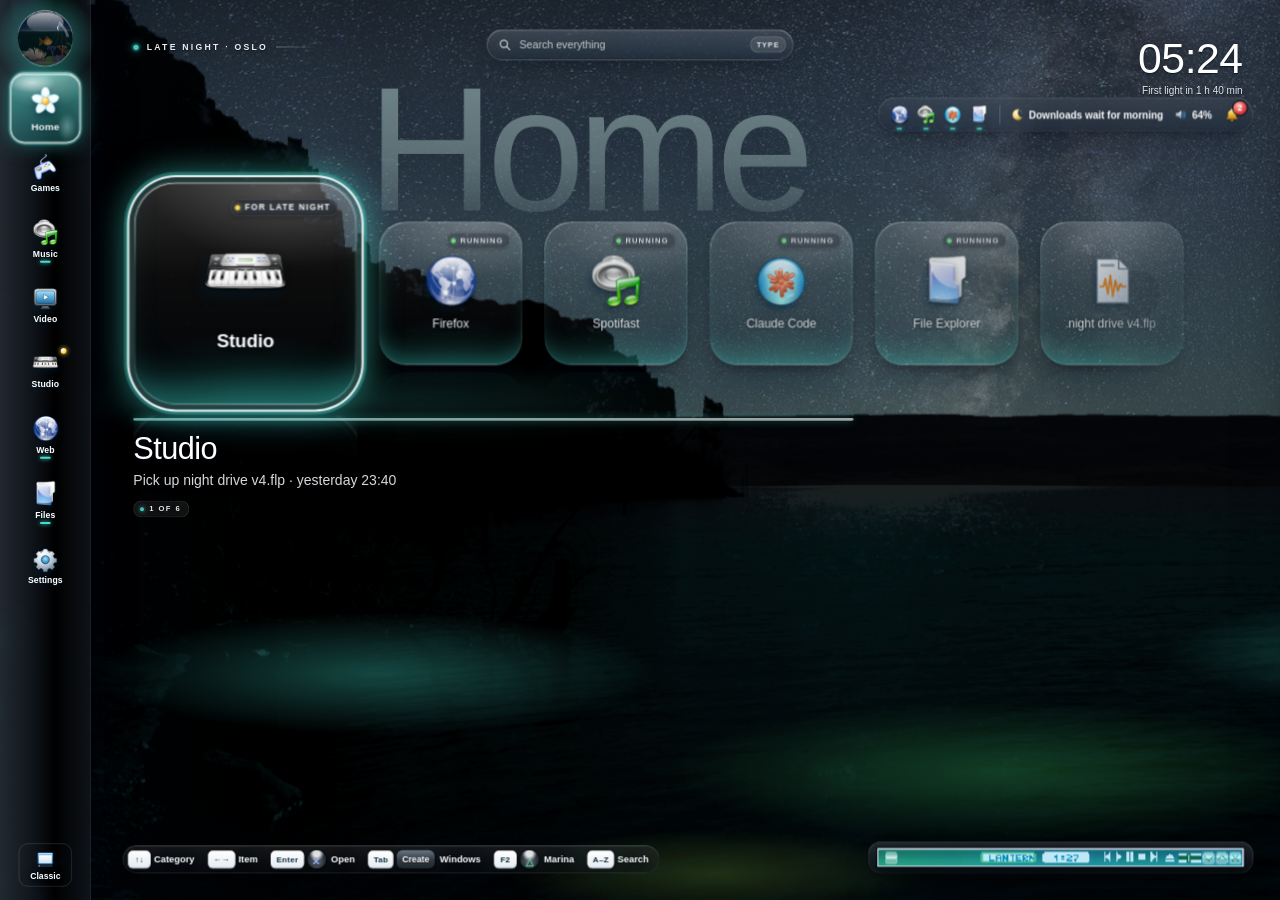
==== commit 673ffba2: "Fix Classic desktop and Welcome buttons: .btns.col clashed with the Files column's .col (hidden, unc" ====
--- a/web/index.html
+++ b/web/index.html
@@ -60,14 +60,14 @@
   <div class="ovl glassdark band" id="hatch"><img class="bic" src="icons/window.svg" alt="">
     <div class="bt"><h2>Switch to stock Windows?</h2><p>The normal taskbar and desktop come back. Your apps and games stay open.</p>
       <p class="back">Come back any time with <i class="key">Ctrl</i><i class="key">Alt</i><i class="key">Win</i><i class="key">S</i></p></div>
-    <div class="btns col"><span class="btn pri" id="hyes"><i class="pad p-A">A</i><span>Switch<small>Enter</small></span></span><span class="btn" id="hno"><i class="pad p-B">B</i><span>Not now<small>Esc</small></span></span></div></div>
+    <div class="btns stack"><span class="btn pri" id="hyes"><i class="pad p-A">A</i><span>Switch<small>Enter</small></span></span><span class="btn" id="hno"><i class="pad p-B">B</i><span>Not now<small>Esc</small></span></span></div></div>
   <div class="ovl glassdark band" id="welcome"><span class="worb"></span>
     <div class="bt"><h2>Welcome to Tidepool</h2>
       <p>Your desktop follows the real sun over a new place each day.</p>
       <ol><li><i class="key">↑↓</i>Pick a category, <i class="key">←→</i>an item, <i class="key">Enter</i><i class="pad p-A">A</i>open it.</li>
         <li>Click the fishbowl, or press <i class="key">F2</i><i class="pad p-Y">Y</i>, to talk to Marina: questions, tasks, colours, scenes, skins.</li>
         <li><i class="key">Ctrl+Alt+Win+S</i>always takes you back to stock Windows.</li></ol></div>
-    <div class="btns col"><span class="btn pri" id="wgo"><i class="pad p-A">A</i><span>Start<small>Enter</small></span></span></div></div>
+    <div class="btns stack"><span class="btn pri" id="wgo"><i class="pad p-A">A</i><span>Start<small>Enter</small></span></span></div></div>
   <div class="ovl glassdark" id="states"><h3>States · F1</h3><div class="g" id="stlist"></div>
     <p>Concept-only menu. Every state is also reachable with the keys in the legend. Time preview lives here because letters start a search.</p></div>
   <div class="game"><div><b id="gname">Skyrim (modded)</b>is running full screen.<br>Tidepool is hidden and paused: no drawing, no timers, no polling.<br><span class="key">Home</span><i class="pad p-G">G</i> opens the guide · <span class="key">Esc</span> ends this preview</div></div>
--- a/web/ui.css
+++ b/web/ui.css
@@ -297,7 +297,7 @@
 .band h2{font:var(--f-display);letter-spacing:-.01em}
 .band p{font:var(--f-lead);margin-top:16px;opacity:.92}.band .back{display:flex;align-items:center;gap:4px;font:var(--f-body);opacity:.85}
 .band ol{list-style:none;margin-top:22px;display:grid;gap:14px;font:var(--f-lead);font-size:22px}.band ol li{display:flex;align-items:center;gap:6px}
-.band .btns.col{flex-direction:column;align-items:stretch;justify-content:center;margin:0;gap:16px;min-width:320px}
+.band .btns.stack{flex-direction:column;align-items:stretch;justify-content:center;margin:0;gap:16px;min-width:320px}
 .band .btn{padding:16px 28px 16px 16px;font:600 28px/1.1 var(--font);border-radius:20px;gap:6px}
 .band .btn small{display:block;font:var(--f-cap);letter-spacing:var(--track-cap);text-transform:uppercase;opacity:.7;margin-top:4px}
 .band .btn .pad{width:40px;height:40px;font-size:18px;margin-right:12px}
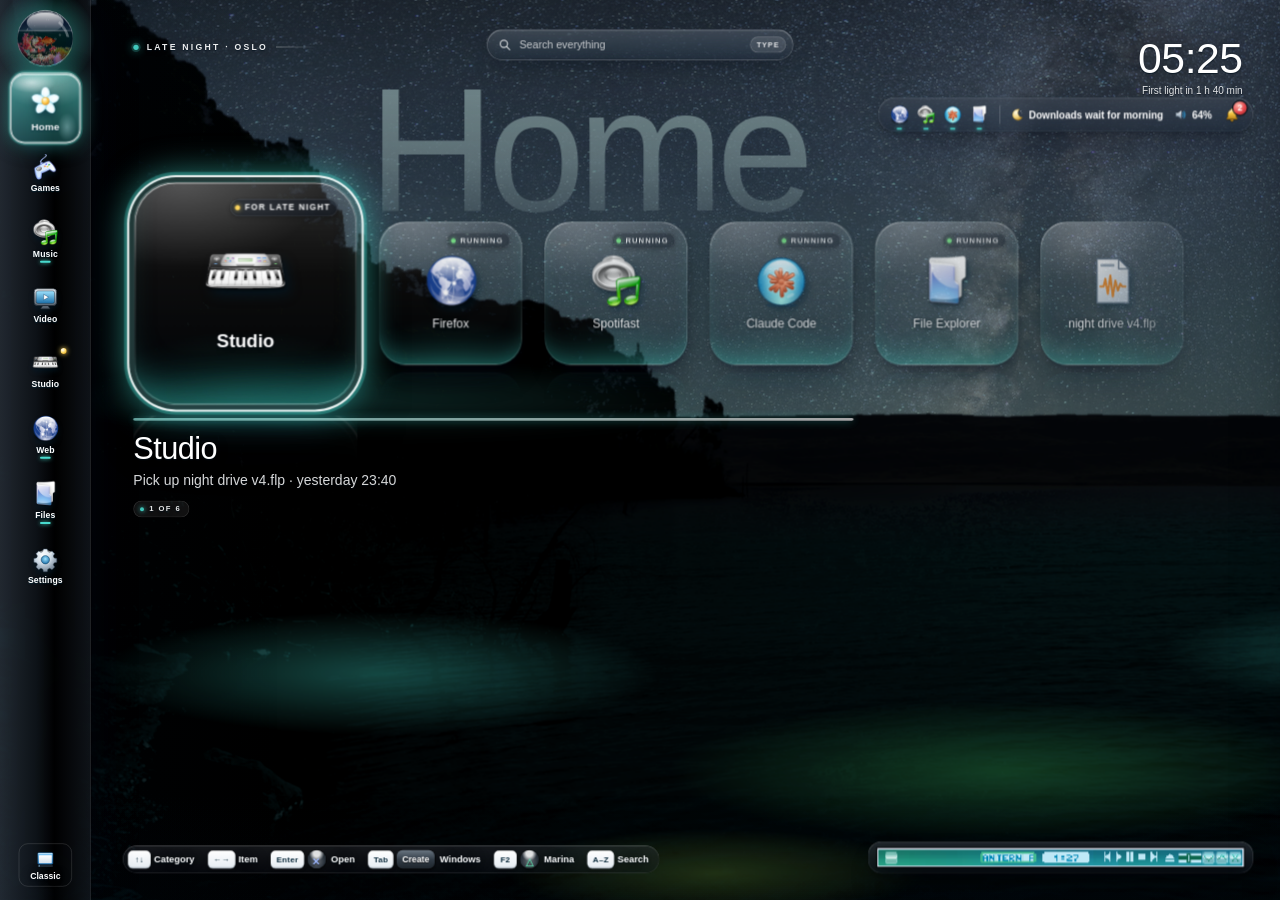
==== commit 82a6f12b: "Tidepool 0.2.4 (early access) - Video pop-out: screen picker (1-9), Page view back into the Video ta" ====
--- a/web/index.html
+++ b/web/index.html
@@ -53,8 +53,8 @@
   <div class="ovl" id="swi"><div class="h cap" id="swih">Open windows</div><div id="swirow"></div></div>
   <div class="ovl" id="srch"><input id="sq" autocomplete="off" spellcheck="false" aria-label="Search" placeholder="Search games, apps, files, sites… (Esc closes)"><span class="mic smic" id="smic" title="Speak (Ctrl+Space · △)" role="button"><img src="icons/mic.svg" alt=""></span><div id="sres" class="glassdark"></div></div>
   <div class="ovl" id="addp"><div class="aph" id="aph"></div><div id="alist" class="glassdark"></div></div>
-  <div class="ytp" id="ytp"><video id="ytv" playsinline controls controlslist="nodownload nofullscreen noremoteplayback" disablepictureinpicture></video><iframe id="ytf" allow="autoplay; encrypted-media" title="YouTube"></iframe>
-    <div class="yth"><div><b id="ytt"></b><small id="yts"></small></div><i class="ytb" data-yp="view" id="ytvw" title="Tab · pad: Create">▭ Page view</i><i class="ytb" data-yp="pop" title="Its own window: drag it anywhere, flick it to another screen by its title bar (P · or flick the video up)">⧉ Pop out</i><i class="ytb ytoth" data-yp="other" title="Its own window, filling the other screen (S · or flick the video sideways)">⇆ Other screen</i><input type="range" id="ytvol" min="0" max="1" step="0.1" tabindex="-1" title="Volume"><span id="ytx" title="Back (Esc)" role="button">✕</span></div><div class="ytm cap" id="ytm"></div><div id="ytinfo"></div><div id="ytrec"></div></div>
+  <div class="ytp" id="ytp"><video id="ytv" playsinline controls controlslist="nodownload nofullscreen noremoteplayback" disablepictureinpicture></video><iframe id="ytf" allow="autoplay; encrypted-media; fullscreen" allowfullscreen title="YouTube"></iframe>
+    <div class="yth"><div><b id="ytt"></b><small id="yts"></small></div><i class="ytb" data-yp="view" id="ytvw" title="Tab · pad: Create">▭ Page view</i><i class="ytb" data-yp="pop" title="Its own window: drag it anywhere, flick it to another screen by its title bar (P · or flick the video up)">⧉ Pop out</i><span class="ytscr" id="ytscr" title="Play it on that screen, in its own window (S · or flick the video sideways)"></span><input type="range" id="ytvol" min="0" max="1" step="0.1" tabindex="-1" title="Volume"><span id="ytx" title="Back (Esc)" role="button">✕</span></div><div class="ytm cap" id="ytm"></div><div id="ytinfo"></div><div id="ytrec"></div></div>
   <div class="ovl glassdark" id="notifs"><h3>Notifications<span class="cap" id="nclear">Clear all</span></h3><div id="nlist"></div>
     <div class="quiet"><span>Quiet hours at night<small id="qnow"></small></span><span class="tog"></span></div></div>
   <div class="ovl glassdark band" id="hatch"><img class="bic" src="icons/window.svg" alt="">
@@ -443,17 +443,21 @@
   }
 }
 // Idle: today's sun path drawn across the sky, sunrise to sunset, with a dot where the sun is now.
-// Same mapping core.js uses to place the sun (x 430-1340 across the day, 7 px per degree above the photo's horizon).
+// Traced through core.js sunPos, so the dot IS the sky's sun (it used the one-screen mapping and drew a second sun on two screens or over Shore's glitter).
 function drawArc(now, sun, ev) {
   if (ev.set && now > ev.set && evCache.ev2) ev = evCache.ev2;   // after sunset: tomorrow's path, so the dot waits at sunrise
-  const hz = SCENES[sceneAt(now).i].hz - 55, top = hz - Math.max(4, sun.maxE) * 7, el = $("arc");
-  if (!ev.rise || !ev.set) { el.style.display = "none"; return; }
-  el.style.display = "";
-  $("arcp").setAttribute("d", `M430 ${hz} Q885 ${2 * top - hz} 1340 ${hz}`);   // a quadratic through the noon peak
-  const f = Math.min(1, Math.max(0, (now - ev.rise) / (ev.set - ev.rise))), x = 430 + 910 * f, y = (1 - f) ** 2 * hz + 2 * f * (1 - f) * (2 * top - hz) + f * f * hz;
+  const el = $("arc"), S = SCENES[sceneAt(now).i];
+  if (!ev.rise || !ev.set) { el.style.visibility = "hidden"; return; }   // visibility: screen 2's display rule (ui.css) is !important
+  el.style.visibility = "";
+  const at = t => { const s = sunAt(new Date(t), loc.lat, loc.lon); return sunPos(S, s.H, Math.max(0, s.elev), s.Hs); };
+  const pts = Array.from({ length: 25 }, (_, k) => at(+ev.rise + (ev.set - ev.rise) * k / 24));
+  $("arcp").setAttribute("d", "M" + pts.map(p => p.map(v => v.toFixed(1)).join(" ")).join(" L"));
+  const [x, y] = now < ev.rise ? pts[0] : sunPos(S, sun.H, Math.max(0, sun.elev), sun.Hs);
   $("arcd").setAttribute("cx", x); $("arcd").setAttribute("cy", y); $("arcd").style.opacity = sun.elev > -1 ? 1 : 0;
-  Object.assign($("arcr"), { textContent: "↑ " + hm(ev.rise) }); $("arcr").setAttribute("x", 430); $("arcr").setAttribute("y", hz + 34);
-  Object.assign($("arcs"), { textContent: hm(ev.set) + " ↓" }); $("arcs").setAttribute("x", 1340); $("arcs").setAttribute("y", hz + 34);
+  [["arcr", "↑ " + hm(ev.rise), pts[0]], ["arcs", hm(ev.set) + " ↓", pts[24]]].forEach(([id, t, [px, py]]) => {
+    const e = $(id); e.textContent = t; e.setAttribute("x", px); e.setAttribute("y", py + 34);
+    e.style.display = px < 40 || px > 1880 ? "none" : "";   // that end of the day is on the other screen
+  });
 }
 function light(sun) {
   const src = document.querySelector(`.scn.on ${sun.elev > -2 ? ".sun" : ".moon"}`), x = parseFloat(src?.style.left) || 960;
@@ -1391,6 +1395,7 @@
   if (type === "yt-stream" && value?.id) ytStreamGot(value);
   if (type === "yt-list" && value?.id) ytListGot(value);
   if (type === "yt-feed" && value) ytFeedGot(value);
+  if (type === "yt-back" && value?.id) { const v = YT.seen.find(x => x.id === value.id); if (v) { if (value.t > 0) YT.at = { id: v.id, t: value.t }; YT.view = "page"; ytPlay(v); } }   // the video window's ▭ Page view: on in the watch page here, same second
   if (type === "sp-now") spNowGot(value);
   if (type === "folder" && value?.id) { BROWSE[value.id] = value; drawCol(); drawDeck(true); }   // a folder the column or card asked for (Places.Browse)
   if ((type === "covered" || type === "menu") && window.HOSTCOVERED) stopPreview();   // a window took the screen: the preview stops
@@ -1864,7 +1869,7 @@
   if (S.yt) ytStop();
   S.yt = { ...v, on: false, view: YT.view === "page" ? "page" : "full", queue: queue ?? null }; YT.seen = [ytSlim(v), ...YT.seen.filter(x => x.id !== v.id)].slice(0, 50); ytSave();
   stopPreview(); if (!YT.duck && S.music && !S.paused && H?.media) { YT.duck = true; H.media("playpause"); }   // the music steps aside, like a render preview
-  $("ytt").textContent = v.title; ytInfo(); document.querySelector(".ytoth").style.display = ytOther() ? "" : "none";   // one screen: no Other screen button $("ytm").textContent = "Getting the video…";
+  $("ytt").textContent = v.title; ytInfo(); ytScrPick();   // one screen: no picker $("ytm").textContent = "Getting the video…";
   if (v.live || ytFresh(YTS[v.id])) ytStart(); else ytAsk(v.id);
   ytPage(); ytWake(); drawCol(); sync();
 }
@@ -1879,7 +1884,8 @@
 }
 function ytEmbed(why) {   // live streams (HLS only) and anything yt-dlp could not open: YouTube's own player, without cookies
   $("ytp").classList.add("emb"); $("ytm").textContent = "";
-  $("ytf").src = `https://www.youtube-nocookie.com/embed/${S.yt.id}?autoplay=1&rel=0&playsinline=1`;
+  const at = YT.at?.id === S.yt.id ? Math.floor(YT.at.t) : 0; if (at) YT.at = null;   // resumes there (Page view from the video window, Play again)
+  $("ytf").src = `https://www.youtube-nocookie.com/embed/${S.yt.id}?autoplay=1&rel=0&playsinline=1${at ? "&start=" + at : ""}`;
   S.yt.q = why ? "YouTube's own player · " + why : "YouTube's own player"; ytInfo();
 }
 function ytStop() {
@@ -1899,6 +1905,11 @@
   const me = H?.screen, L = (H?.screens ?? []).filter(x => me && (x.x !== me.x || x.y !== me.y)); if (!L.length) return null;
   return dir ? L.filter(x => dir > 0 ? x.x > me.x : x.x < me.x).sort((a, b) => Math.abs(a.x - me.x) - Math.abs(b.x - me.x))[0] ?? null
     : L.find(x => x.role === "partner") ?? L.find(x => x.role === "main") ?? L[0];   // "the other screen" with three or more: the partner (from the main one), else the main one
+}
+const ytScreens = () => [...(H?.screens ?? [])].sort((a, b) => a.x - b.x || a.y - b.y);   // numbered left to right, like the video window's picker
+function ytScrPick() {   // the player's screen picker: this page's screen lit, another one sends the video there in its own window
+  const L = ytScreens(), me = H?.screen;
+  $("ytscr").innerHTML = L.length < 2 ? "" : L.map((s, i) => `<i class="ytb${me && s.x === me.x && s.y === me.y ? " on" : ""}" data-yp="scr:${i}">${i + 1}</i>`).join("");
 }
 function ytSend(dir = 0, v = S.yt) {   // its own window, filling the other screen (S, the ⇆ button, a sideways flick of the video)
   if (!v) return;
@@ -1913,7 +1924,7 @@
   H.yt.pop({ id: v.id, title: v.title, video: c?.video ?? "", audio: c?.audio ?? "", t, vol: YT.vol ?? 1, embed: !!(live || c?.error || !c?.video), ...(to ? { to } : {}) });
   YT.seen = [ytSlim(v), ...YT.seen.filter(x => x.id !== v.id)].slice(0, 50); ytSave();
   if (here) { YT.duck = false; ytClose(); } else if (S.music && !S.paused && H.media) H.media("playpause");   // the music stays paused while the pop-out plays
-  if (!quiet) toast(v.thumb, to ? "On the other screen" : "Popped out", to ? "S in the window sends it back · F full screen" : "Drag it by its title bar, flick it toward a screen to send it there · F full screen");
+  if (!quiet) toast(v.thumb, to ? "On the other screen" : "Popped out", to ? "▭ Page view in the window brings it back · F full screen" : "Drag it by its title bar, flick it toward a screen to send it there · F full screen");
 }
 /* the watch page (view "page"): the video, its info under it, Up next on the right (the queue's rest, then YouTube's mix for it) */
 const ytDescHtml = d => esc(d).replace(/https?:\/\/[^\s<]+/g, u => `<a data-href="${u}">${u}</a>`)
@@ -1946,6 +1957,7 @@
   if (k === "play") ytPlay(v, card && S.col?.yt ? ytQueue(v) : null);
   else if (k === "pop") ytPopOut(v);
   else if (k === "other") ytSend(0, v);
+  else if (k.startsWith("scr:")) { const s = ytScreens()[+k.slice(4)], me = H?.screen; if (s && !(me && s.x === me.x && s.y === me.y)) ytPopOut(v, { x: s.x, y: s.y }); }
   else if (k === "fav") ytFavToggle(ch);
   else if (k === "add") ytPick(v);
   else if (k === "chan") { if (S.yt) ytClose(); ytOpenCol("ch:" + ch.id, ch.name, ch.thumb); }
--- a/web/core.css
+++ b/web/core.css
@@ -13,6 +13,8 @@
 /* ===================== photographic scene ===================== */
 .photo{position:absolute;inset:0;filter:brightness(var(--gb)) saturate(var(--gs)) contrast(var(--gc)) hue-rotate(var(--gh))}
 .photo .hero{position:absolute;inset:0;width:1920px;height:1080px}
+.photo .glint{position:absolute;inset:0;mix-blend-mode:plus-lighter;transition:opacity 4s}   /* the photo's own sun shine (core.js glint): added back on the water, under the live sun */
+.photo .glint img{position:absolute;left:0;width:1920px;transition:transform 4s ease}
 .photo .city{position:absolute;width:180px;opacity:.9;filter:saturate(.75) contrast(.9) brightness(1.05) blur(.3px)}
 .sky{position:absolute;inset:0}
 .skytint{position:absolute;inset:0;background:linear-gradient(180deg,var(--skyTop) 0%,var(--skyMid) 18%,var(--horizon) 34%);mix-blend-mode:soft-light;opacity:var(--skyA)}
--- a/web/ui.css
+++ b/web/ui.css
@@ -273,7 +273,7 @@
 .gb small{display:block;font:var(--f-small);opacity:.7}
 .gb.cur{background:color-mix(in srgb,var(--accent) 45%,transparent);box-shadow:0 0 0 3px #fff,0 0 0 8px color-mix(in srgb,var(--accent) 55%,transparent),0 0 30px var(--accent)}
 
-/* track C parallax scales #scenes by 1.06 and shifts it 20 px down. #scenes had zero height (its children are absolute),
+/* track C parallax scales #scenes by 1.06 (127/120 since 16 Nov) and shifts it 20 px down. #scenes had zero height (its children are absolute),
    so the scale grew nothing vertically and a 20 px black band showed at the top. Give it the screen's box. */
 #scenes{position:absolute;left:var(--covx,0);top:var(--covy,0);width:1920px;height:1080px;scale:var(--cov,1);transform-origin:50% 50%}   /* --cov*: core.js fit(), covers a non-16:9 screen (scale composes with the parallax transform) */
 
@@ -381,6 +381,7 @@
 .s2 .ui.cl-on > .rowclip{opacity:1}   /* Claude open on screen 1: screen 2 keeps the row, carrying on where the panel cuts screen 1's off (drawMenu edge), undimmed */
 .s1cov.s2 .ui > .rowclip{display:none!important}   /* windows cover the main screen: the start of the row is out of sight, so its tail goes too */
 .s2 .ui > :is(.clockline,.wa-dock){display:block!important}
+.s2:not(.s2x) .ui > .arc{display:block!important}   /* idle: the sun's path carries on across the bezel (drawArc, in this screen's coordinates) */
 .s2 .ui > .pill{display:flex!important}
 .s2 .ui > #notifs{display:block!important}   /* the bell is on screen 2, so its notifications open there (pointing at it) */
 .s1:not(.s2cov) #notifs{display:none!important}
@@ -444,6 +445,7 @@
 
 /* ===== mouse-first UX (r6): hover, hint bubble, paddles, scrubber, search bar, list tools, right-click menu ===== */
 .item{transition:translate .3s var(--ease-surface,ease-out),scale .3s var(--ease-surface,ease-out),transform .2s var(--ease-surface,ease-out),filter .2s,opacity .3s}
+.dual .item{transition-property:translate,scale,transform,filter,opacity;transition-duration:.55s,.3s,.2s,.2s,.3s;transition-timing-function:var(--ease),var(--ease-surface,ease-out),var(--ease-surface,ease-out),ease,ease}   /* two screens: the bezel step (translate) rides with the row's own .55s slide, or a 4-tile › jump shears the tiles apart on screen 2 mid-slide */
 .item.hov:not(.cur){transform:translateY(-10px);filter:brightness(1.12) saturate(1.1)}
 .item.hov::after{opacity:.35}   /* hover is a hint, not the selection ring */
 .mouse .item{cursor:pointer}
@@ -684,6 +686,7 @@
   background:linear-gradient(180deg,rgba(255,255,255,.18),rgba(255,255,255,.05));box-shadow:inset 0 0 0 1px rgba(255,255,255,.22),0 4px 12px rgba(0,0,0,.35);transition:background .15s}
 .ytp .ytb:hover{background:rgba(255,255,255,.28)}
 .ytp .ytb.on{background:linear-gradient(180deg,color-mix(in srgb,var(--accent) 85%,#fff),color-mix(in srgb,var(--accent) 65%,#000));color:var(--on_accent,#02130F)}
+.ytp .ytscr{display:flex;gap:6px;align-self:center}.ytp .ytscr .ytb{padding:11px 14px;min-width:16px;text-align:center}
 .ytp.emb:not(.page) .yth .ytb{display:none}   /* full view of the embed: its own bar is up there; Tab and P still work */
 #ytinfo,#ytrec{display:none}
 .ytp.page{background:radial-gradient(120% 90% at 30% 0%,#1b2733,#070b10 70%)}
--- a/web/motion/marina.css
+++ b/web/motion/marina.css
@@ -1,29 +1,42 @@
 /* ---- Marina's home: the rail orb is her bowl (orb.js mount home: sky + reef canvas, her, glass canvas). She swims the bowl,
-   turns at the glass, drops to her anemone (bottom left) and hovers there a while. Transforms only; .covered/.frozen pause her. ---- */
+   turns at the glass, drops down to the reef (bottom left) and hovers there a while. Transforms only; .covered/.frozen pause her. ---- */
 .orb.mhome{overflow:visible}
-.mswim{position:absolute;left:36.5%;top:44%;width:27%;aspect-ratio:42/32;pointer-events:none;animation:mswim 30s ease-in-out infinite}
+.mswim{position:absolute;left:31%;top:40%;width:38%;aspect-ratio:42/32;pointer-events:none;animation:mswim 30s ease-in-out infinite}   /* 38 % of the bowl (was 27) */
 .mbob{width:100%;height:100%;animation:mbob 3.2s ease-in-out infinite}
 .mfish{display:block;width:100%;height:100%;overflow:visible}
 .mfish *{transform-box:fill-box}
-.mfish .tail{transform-origin:100% 50%;animation:mtail 1.1s ease-in-out infinite}
-.mfish .pec{transform-origin:90% 5%;animation:mpec .9s ease-in-out infinite}
-.mfish .dor{transform-origin:40% 100%;animation:mdor 2.4s ease-in-out infinite}
-.mfish .eye{transform-origin:center;animation:mblink 6s infinite}
+.mfish .fb{transform-origin:85% 50%;animation:mwig .55s ease-in-out infinite alternate}   /* her body flexes with each stroke, pivoting near the head */
+.mfish .tail{transform-origin:95.4% 56%;animation:mtail 2.2s ease-in-out infinite}   /* the peduncle on the cropped tail photo */
 .mfish .talk{display:none}
 .mfish .mouth{transform-box:fill-box;transform-origin:center}
-@keyframes mtail{0%,100%{transform:rotate(8deg) scaleX(.95)}50%{transform:rotate(-8deg) scaleX(1.04)}}
-@keyframes mpec{50%{transform:rotate(-24deg) scaleX(.8)}}
-@keyframes mdor{50%{transform:skewX(-7deg)}}
-@keyframes mblink{0%,94%,100%{transform:none}96%{transform:scaleY(.1)}}
-@keyframes mbob{50%{transform:translateY(-6%) rotate(-2deg)}}
-/* path in % of her own box (about 23 x 17 px): right along the middle, turn, back high and far (smaller), turn, down to the anemone, rest */
+@keyframes mwig{from{transform:rotate(-1.3deg) skewY(-.8deg)}to{transform:rotate(1.3deg) skewY(.8deg)}}
+/* side view: the tail sweeps toward and away from you, so it foreshortens more than it turns; three strokes, then a glide */
+@keyframes mtail{0%,100%{transform:rotate(5deg) scaleX(1)}10%{transform:rotate(-4deg) scaleX(.76)}20%{transform:rotate(5deg) scaleX(1)}30%{transform:rotate(-4deg) scaleX(.76)}
+  40%{transform:rotate(5deg) scaleX(1)}50%{transform:rotate(-3deg) scaleX(.8)}62%{transform:rotate(2deg) scaleX(.96)}80%{transform:rotate(-1deg) scaleX(.92)}}
+@keyframes mbob{50%{transform:translateY(-5%) rotate(-2deg)}}
+/* path in % of her own box: cruise right, dart, turn, back high and far, turn, down to the reef for two nibbles, cruise, turn, home */
 @keyframes mswim{
-  0%{transform:translate(-75%,0) scale(1,1)}
-  26%{transform:translate(80%,-12%) scale(1,1)}
-  30%{transform:translate(92%,-30%) scale(-.9,.9)}
-  52%{transform:translate(-55%,-62%) scale(-.82,.82);opacity:.92}
-  56%{transform:translate(-80%,-48%) scale(.86,.86)}
-  66%{transform:translate(-45%,-10%) scale(.95,.95);opacity:1}
-  76%{transform:translate(-60%,28%) scale(1,1)}
-  90%{transform:translate(-70%,22%) scale(1,1)}
-  100%{transform:translate(-75%,0) scale(1,1)}}
+  0%{transform:translate(-45%,10%) scale(1,1) rotate(0)}
+  12%{transform:translate(8%,0) scale(1,1) rotate(-3deg)}
+  15.5%{transform:translate(44%,-10%) scale(1,1) rotate(-6deg)}
+  19%{transform:translate(50%,-14%) scale(-.95,.95) rotate(0)}
+  34%{transform:translate(-18%,-24%) scale(-.82,.82) rotate(2deg);opacity:.93}
+  40%{transform:translate(-46%,-12%) scale(-.84,.84) rotate(0)}
+  43.5%{transform:translate(-50%,0) scale(.9,.9) rotate(0);opacity:1}
+  52%{transform:translate(-10%,32%) scale(1,1) rotate(10deg)}
+  57%{transform:translate(4%,46%) scale(1,1) rotate(20deg)}
+  60%{transform:translate(4%,42%) scale(1,1) rotate(6deg)}
+  63%{transform:translate(5%,47%) scale(1,1) rotate(22deg)}
+  67%{transform:translate(2%,34%) scale(1,1) rotate(-4deg)}
+  78%{transform:translate(36%,18%) scale(1,1) rotate(0)}
+  81.5%{transform:translate(44%,16%) scale(-1,1) rotate(0)}
+  92%{transform:translate(-32%,20%) scale(-1,1) rotate(-2deg)}
+  95.5%{transform:translate(-46%,14%) scale(1,1) rotate(0)}
+  100%{transform:translate(-45%,10%) scale(1,1) rotate(0)}}
+/* bubbles rising through the bowl, from the reef to the surface */
+.mbub{position:absolute;bottom:14%;width:3.2%;aspect-ratio:1;border-radius:50%;pointer-events:none;opacity:0;
+  background:radial-gradient(circle at 32% 30%,rgba(255,255,255,.95) 0 14%,rgba(255,255,255,.12) 30%,rgba(255,255,255,.05) 62%,rgba(255,255,255,.6) 74%,transparent 78%);animation:mbub 6s ease-in infinite}
+.mbub:nth-of-type(1){left:62%;animation-delay:.4s}
+.mbub:nth-of-type(2){left:70%;width:2.2%;animation-duration:7.5s;animation-delay:2.6s}
+.mbub:nth-of-type(3){left:24%;width:2.6%;animation-duration:9s;animation-delay:5s}
+@keyframes mbub{0%{transform:translate(0,0) scale(.6);opacity:0}8%{opacity:.9}35%{transform:translate(28%,-380%)}65%{transform:translate(-22%,-760%)}88%{opacity:.85}100%{transform:translate(18%,-1500%) scale(1.1);opacity:0}}
--- a/web/live/live.css
+++ b/web/live/live.css
@@ -261,3 +261,29 @@
 .s1:not(.s2cov) .ui:not(.cl-on):not(.m-idle) .npcap.on{display:flex}
 .ui[data-base=light] .npcap{color:var(--text);background:linear-gradient(180deg,rgba(255,255,255,.75),rgba(255,255,255,.45));box-shadow:inset 0 0 0 1px rgba(255,255,255,.9),0 0 0 1px rgba(0,40,70,.08),0 12px 30px -12px rgba(0,30,60,.35)}
 .ui[data-base=light] .npcap span{text-shadow:none}
+
+/* ---- Aero gel buttons (user 16 Nov: the flat ring-outlined pills read 2020s, not Frutiger Aero) ----
+   glossy top half, accent glow pooled at the bottom, bright top rim, small drop shadow; the active/primary ones are full accent gel */
+.ui :is(.deck .chips.spa i,.deck .chips i.pick,.deck .npc i:not(.big),.sorts .chip:not(.on),.cl .chip,.cl .compose .cib,.ytp .ytb,.ytp #ytx,.deck .ytcn){
+  color:#fff;text-shadow:0 1px 2px rgba(0,15,30,.7);border:1px solid rgba(255,255,255,.3);border-top-color:rgba(255,255,255,.75);
+  background:linear-gradient(180deg,rgba(255,255,255,.45),rgba(255,255,255,.14) 48%,rgba(255,255,255,0) 52%),
+    radial-gradient(110% 70% at 50% 115%,color-mix(in srgb,var(--accent) 55%,transparent),transparent 70%),
+    linear-gradient(180deg,rgba(60,95,130,.5),rgba(8,24,44,.6));
+  box-shadow:inset 0 1px 1px rgba(255,255,255,.55),inset 0 -1px 2px color-mix(in srgb,var(--accent) 40%,transparent),0 2px 5px rgba(0,10,25,.45);
+  transition:filter .15s,box-shadow .15s,transform .1s}
+.ui :is(.deck .npc i.big,.sorts .chip.on,.cl .send){
+  color:#fff;text-shadow:0 1px 2px rgba(0,25,45,.55);border:1px solid color-mix(in srgb,var(--accent) 45%,#fff);
+  background:linear-gradient(180deg,rgba(255,255,255,.65),rgba(255,255,255,.2) 48%,rgba(255,255,255,0) 52%),
+    radial-gradient(100% 60% at 50% 105%,color-mix(in srgb,var(--accent) 50%,#fff),transparent 70%),
+    linear-gradient(180deg,color-mix(in srgb,var(--accent) 75%,#000),var(--accent));
+  box-shadow:inset 0 1px 1px rgba(255,255,255,.8),0 0 14px color-mix(in srgb,var(--accent) 55%,transparent),0 2px 5px rgba(0,10,25,.4);
+  transition:filter .15s,box-shadow .15s,transform .1s}
+.ui :is(.deck .chips.spa i,.deck .chips i.pick,.deck .npc i,.sorts .chip,.cl .chip,.cl .compose .cib,.cl .send,.ytp .ytb,.ytp #ytx,.deck .ytcn):hover{
+  filter:brightness(1.18) saturate(1.1);transform:none;box-shadow:inset 0 1px 1px rgba(255,255,255,.7),0 0 16px color-mix(in srgb,var(--accent) 60%,transparent),0 2px 5px rgba(0,10,25,.4)}
+.ui :is(.deck .chips.spa i,.deck .chips i.pick,.deck .npc i,.sorts .chip,.cl .chip,.cl .compose .cib,.cl .send,.ytp .ytb,.ytp #ytx,.deck .ytcn):active{filter:brightness(.88);transform:translateY(1px)}
+/* light base: same gel, pale body */
+.ui[data-base=light] :is(.deck .chips.spa i,.deck .chips i.pick,.deck .npc i:not(.big),.sorts .chip:not(.on),.cl .chip,.cl .compose .cib,.ytp .ytb,.deck .ytcn){
+  color:var(--text);text-shadow:0 1px 0 rgba(255,255,255,.8);border-color:rgba(0,50,90,.22);border-top-color:rgba(255,255,255,.95);
+  background:linear-gradient(180deg,rgba(255,255,255,.95),rgba(255,255,255,.6) 48%,rgba(255,255,255,.25) 52%),
+    radial-gradient(110% 70% at 50% 115%,color-mix(in srgb,var(--accent) 40%,transparent),transparent 70%),
+    linear-gradient(180deg,rgba(225,240,250,.8),rgba(180,210,232,.8))}
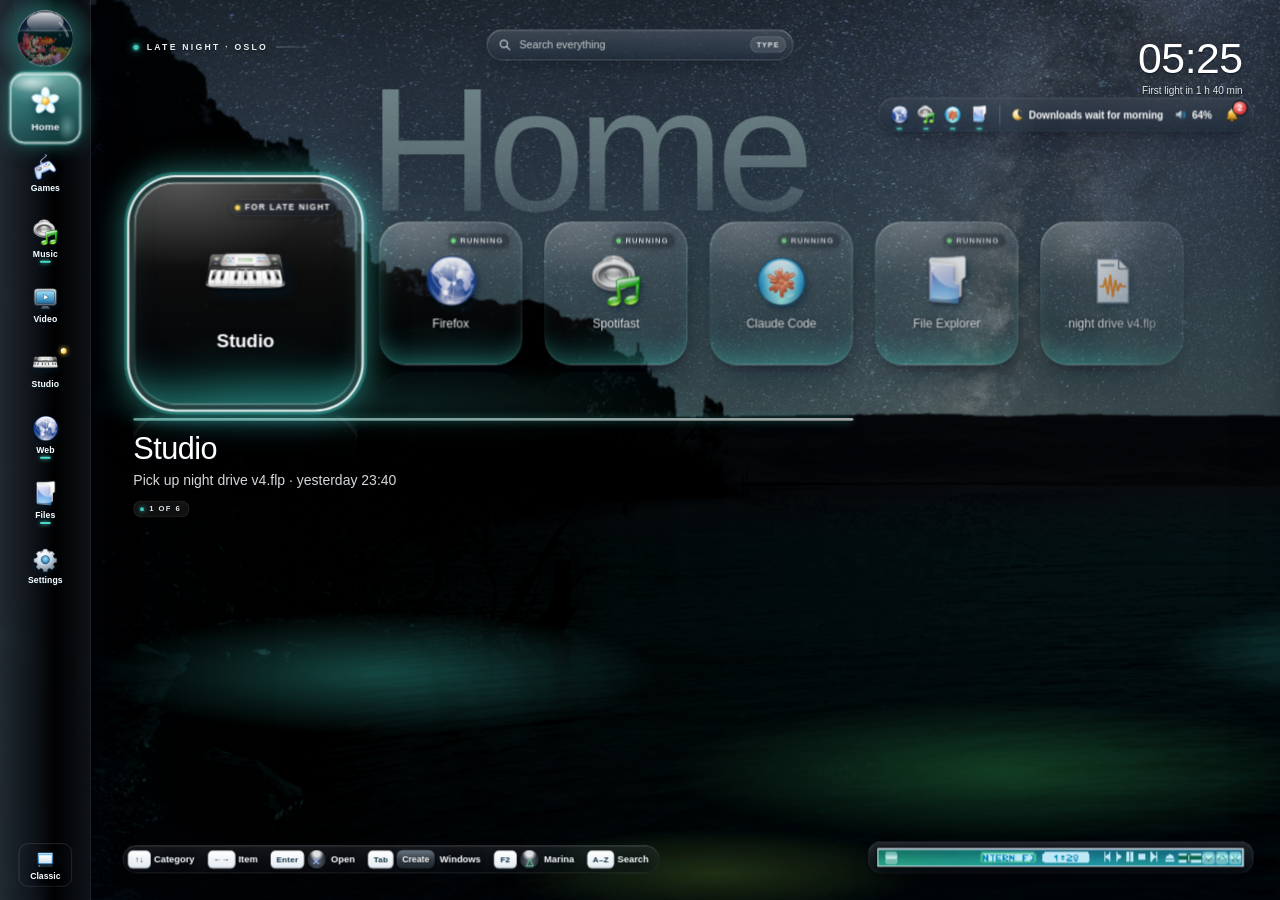
==== commit 806804ec: "Tidepool 0.2.5 (early access) - Updates itself: checks GitHub releases daily, toast + Settings › Ins" ====
--- a/web/index.html
+++ b/web/index.html
@@ -266,7 +266,7 @@
   const html = `<div class="colh"><b>${esc(head)}</b><small class="cap">${count}</small>${c.yt?.startsWith("ch:") ? `<i class="ycs" data-ycs title="Sort, or show its playlists, Shorts, Live (L2 / R2)">${ytChSoName()} ▾</i>` : ""}</div><div class="cws">` + rows.map((r, k) => `<div class="cw${r.wait ? " wait" : ""}${r.play && PLAY === r.id || r.playing ? " playing" : ""}" data-k="${k}">${r.thumb ? `<img class="th" src="${fileUrl(r.id)}" loading="lazy" alt="">` : `<img${r.cover ? ` class="th${r.wide ? " wide" : ""}"` : r.fav ? ' class="fv"' : ""} src="${I(r.ic)}" alt="">`}<div><b>${r.fresh ? `<i class="nd" title="New today"></i>` : ""}${esc(r.n)}</b><small>${r.d}</small></div>${r.isDir ? `<i class="go">›</i>` : ""}</div>`).join("") + `</div>`;
   if ($("col").dataset.h !== html) { $("col").dataset.h = html; $("col").innerHTML = html; }   // window titles change often: rebuilding would reload every thumbnail
   $("col").querySelectorAll(".cw").forEach((el, k) => el.classList.toggle("cur", k === c.i));   // the pick is a class, not part of the html: a step down a 50-video list rebuilt every row
-  $("col").style.setProperty("--off", Math.max(0, c.i - 2) * -76 + "px");   // keep the current row in view; ponytail: fixed 76 px rows
+  $("col").style.setProperty("--off", (colTop ?? Math.max(0, c.i - 2)) * -76 + "px");   // keep the current row in view (mid-drag: where the hand has it); ponytail: fixed 76 px rows
 }
 function itemDesc(it) {
   if (it.d === "now playing" || it.act === "music") return S.music ? `${S.ph?.ui.track ?? ""} · ${S.paused ? "Paused" : "Playing"}${H?.nowPlaying?.dur ? ` at ${mmss(npPos(H.nowPlaying))} of ${mmss(H.nowPlaying.dur)}` : ""}` : window.host ? "Nothing playing · A resumes your player" : `Nothing playing · A plays the mix for ${phaseWord()}`;
@@ -485,6 +485,7 @@
 };
 
 /* ===== actions ===== */
+if (CFG.startupProblem) setTimeout(() => toast("@gear.svg", "Not starting with Windows", CFG.startupProblem, true), 6000);   // Config.StartupProblem
 function toast(ic, t, b, keep) {
   $("toi").src = I(ic); $("tot").textContent = t; $("tob").textContent = b; $("toast").classList.add("on");
   if (keep) { S.notes.unshift([ic, t, b, hm(override ?? new Date())]); S.unread++; sync(); }
@@ -1150,7 +1151,7 @@
   if (Math.abs(wheelSum) < 60 || performance.now() - wheelAt < 70) return;
   const step = Math.sign(wheelSum) * Math.min(6, Math.floor(Math.abs(wheelSum) / 60)); wheelSum = 0; wheelAt = performance.now(); e.preventDefault(); hideTip(); S.hov = null;   // a fast spin moves several tiles, not one per tick
   if (e.target.closest("#rail")) goCat(KEYS[(KEYS.indexOf(S.cat) + Math.sign(step) + KEYS.length) % KEYS.length]);
-  else if (S.col) { const rows = colRows(); if (rows) { S.col.i = Math.max(0, Math.min(rows.length - 1, S.col.i + step)); drawCol(); } }
+  else if (S.col) { colLand(); const rows = colRows(); if (rows) { S.col.i = Math.max(0, Math.min(rows.length - 1, S.col.i + step)); drawCol(); } }
   else if (S.pos != null) { flingV += step * .004; return; }   // wheel during a fling adds to the spin
   else S.item = Math.max(0, Math.min(items(S.cat).length - 1, S.item + step));
   sync();
@@ -1178,7 +1179,7 @@
 addEventListener("keydown", () => { if (S.pos != null) land(); }, true);   // a key mid-spin takes over from the mouse
 addEventListener("dragstart", e => e.preventDefault(), true);   // no picture or link on the page is a file to drag (a click-wiggle dropped icons onto the Desktop)
 $("row").addEventListener("pointerdown", e => {
-  if (e.button !== 0 || S.mode !== "desk" || S.ov || S.col || (SCR === 2 && !SOLO)) return;
+  if (e.button !== 0 || S.mode !== "desk" || S.ov || (SCR === 2 && !SOLO)) return;
   if (e.ts == null) PTRSEQ = 0;   // its own mouse, not screen 2's relay
   const was = S.pos != null, at = m => m?.ts ?? m?.timeStamp ?? performance.now(); cancelAnimationFrame(flingRaf); flingV = 0;   // when the hand moved, not when the message arrived: relayed moves come in bursts and spiked the flick speed
   const x0 = e.clientX, p0 = was ? S.pos : S.item; let lx = x0, lt = at(e), dragging = was;
@@ -1186,7 +1187,7 @@
   const move = m => {
     if (!(m.buttons & 1)) return up(m);   // the button is already up (its release went elsewhere): the press is over, the row must not follow a bare pointer
     if (!dragging && Math.abs(m.clientX - x0) < 12) return;   // a wobble while clicking is still a click
-    if (!dragging) { dragging = true; S.flung = true; hideTip(); S.hov = null; document.querySelectorAll("#row .item.hov").forEach(x => x.classList.remove("hov")); }
+    if (!dragging) { dragging = true; S.flung = true; if (S.col) closeCol(); hideTip(); S.hov = null; document.querySelectorAll("#row .item.hov").forEach(x => x.classList.remove("hov")); }
     $("row").style.transition = "none";
     const now = at(m), v = -(m.clientX - lx) / zoom() / TILE / Math.max(1, now - lt);
     flingV = flingV * .6 + v * .4; lx = m.clientX; lt = now;   // smoothed hand speed, in tiles per ms
@@ -1261,7 +1262,36 @@
 addEventListener("contextmenu", e => { if (!e.target.closest("#row, input")) e.preventDefault(); });   // no browser menu on the page; text boxes keep theirs (paste)
 addEventListener("keydown", e => { if (e.key === "Escape" && $("ctx").classList.contains("on")) { $("ctx").classList.remove("on"); e.preventDefault(); e.stopImmediatePropagation(); } }, true);
 addEventListener("wheel", () => $("ctx").classList.remove("on"), true);
-$("col").onclick = e => { if (e.target.closest("[data-ycs]")) { ytChSoMenu(e); return; } const r = e.target.closest(".cw"), rows = colRows(); if (!r || !rows) return; const k = +r.dataset.k;   // first click picks (and previews), a click on the picked row opens it
+/* drag the column: it follows the hand, a flick coasts and slows, then it settles. The pick rides the third row, as with the keys and the wheel */
+var colTop = null;   // var: drawCol reads it before this line runs
+let colV = 0, colRaf = 0, colDragged = false;
+function colAt(v) { const rows = colRows(); if (!S.col || !rows) return; const n = Math.max(0, rows.length - 3);
+  colTop = v < 0 ? v * .3 : v > n ? n + (v - n) * .3 : v;   // past either end it stretches
+  const t = Math.max(0, Math.min(n, Math.round(colTop))), i = t > 0 ? Math.min(rows.length - 1, t + 2) : Math.min(S.col.i, 2, rows.length - 1);
+  $("col").style.setProperty("--off", -colTop * 76 + "px");   // mid-drag only the offset and the pick's class change: rebuilding the column and the deck every move made it lag behind the hand
+  if (i !== S.col.i) { const cw = $("col").querySelectorAll(".cw"); cw[S.col.i]?.classList.remove("cur"); cw[i]?.classList.add("cur"); S.col.i = i; } }
+function colLand() { cancelAnimationFrame(colRaf); colTop = null; $("col").classList.remove("drag"); drawCol(); sync(); }
+$("col").addEventListener("pointerdown", e => {
+  if (e.button !== 0 || !S.col || e.target.closest("[data-ycs]")) return;
+  cancelAnimationFrame(colRaf); const was = colTop != null, y0 = e.clientY, v0 = was ? colTop : Math.max(0, S.col.i - 2); let ly = y0, lt = e.timeStamp, dragging = was; colV = 0;
+  const move = m => {
+    if (!(m.buttons & 1)) return up(m);
+    if (!dragging && Math.abs(m.clientY - y0) < 6) return;   // a wobble while clicking is still a click
+    dragging = true; $("col").classList.add("drag");
+    const v = -(m.clientY - ly) / zoom() / 76 / Math.max(1, m.timeStamp - lt); colV = colV * .6 + v * .4; ly = m.clientY; lt = m.timeStamp;   // rows per ms
+    colAt(v0 - (m.clientY - y0) / zoom() / 76); };
+  const up = u => { removeEventListener("pointermove", move); removeEventListener("pointerup", up); removeEventListener("pointercancel", up);
+    if (!dragging) return; colDragged = true; setTimeout(() => colDragged = false, 0);   // the release is not a click on a row
+    if (u.timeStamp - lt > 80) colV = 0;   // held still before letting go: no throw
+    let t = performance.now();
+    const f = now => { const dt = Math.min(40, now - t), n = Math.max(0, (colRows()?.length ?? 0) - 3); t = now; let p = colTop + colV * dt;
+      colV *= Math.exp(-dt / 330); if (p < 0 || p > n) { colV *= Math.exp(-dt / 40); p = Math.max(-.5, Math.min(n + .5, p)); }
+      colAt(p); if (Math.abs(colV) > .0015) colRaf = requestAnimationFrame(f); else colLand(); };
+    colRaf = requestAnimationFrame(f); };
+  addEventListener("pointermove", move); addEventListener("pointerup", up); addEventListener("pointercancel", up);
+});
+addEventListener("keydown", () => { if (colTop != null) colLand(); }, true);   // a key mid-coast takes over
+$("col").onclick = e => { if (colDragged) return; if (e.target.closest("[data-ycs]")) { ytChSoMenu(e); return; } const r = e.target.closest(".cw"), rows = colRows(); if (!r || !rows) return; const k = +r.dataset.k;   // first click picks (and previews), a click on the picked row opens it
   if (k === S.col.i) colDo(rows[k]); else S.col.i = k; drawCol(); sync(); };
 $("col").addEventListener("contextmenu", e => {   // a folder entry or project file: the same menu as the row's tiles
   const el = e.target.closest(".cw"), rows = colRows(); if (!el || !rows) return; e.preventDefault(); e.stopPropagation(); S.col.i = +el.dataset.k; drawCol(); sync();
@@ -1400,6 +1430,8 @@
   if (type === "folder" && value?.id) { BROWSE[value.id] = value; drawCol(); drawDeck(true); }   // a folder the column or card asked for (Places.Browse)
   if ((type === "covered" || type === "menu") && window.HOSTCOVERED) stopPreview();   // a window took the screen: the preview stops
   if (type === "live") loadLive(true);
+  if (type === "update") toast("@gear.svg", `Tidepool ${value.version} is out`, "Install it from Settings", true);
+  if (type === "update-failed") toast("@gear.svg", "Update failed", value ?? "", true);
   if (type?.startsWith("claude-") && HC()) claudeEv(type, value ?? {});
   if (type === "mics") drawMicPick(value);
   if (type === "voice") voiceEv(value ?? {});
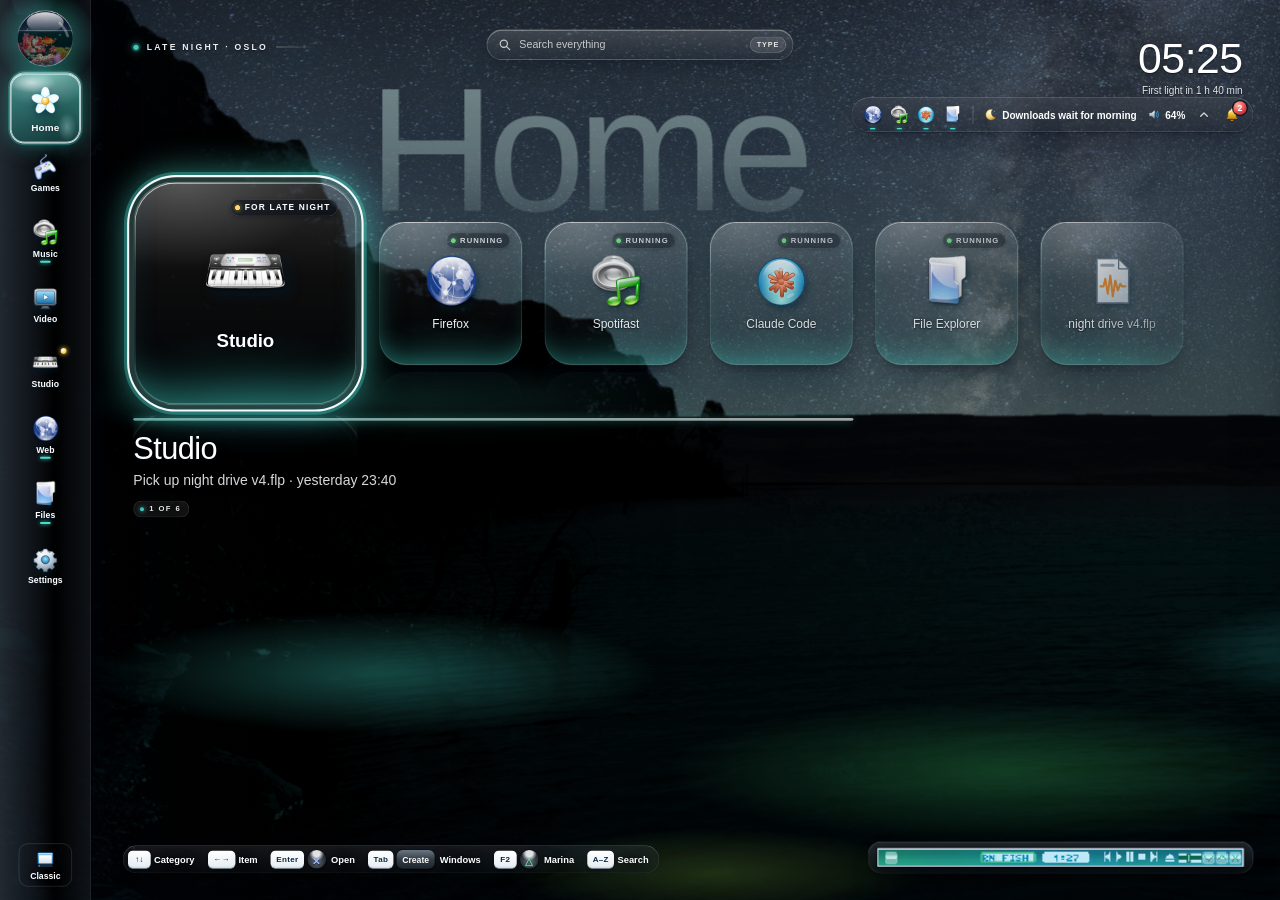
==== commit 2b50eb22: "Tidepool 0.2.6 (early access) Power: covered screens park behind a still frame (0 % GPU); locked, di" ====
--- a/web/index.html
+++ b/web/index.html
@@ -20,6 +20,7 @@
   <div class="pill glassdark" id="pill"><span class="run" id="run"></span><span class="vr"></span>
     <span class="ti off">Offline</span>
     <span class="ti"><img id="noteic" src="assets/icons/download.png" alt=""><span id="note"></span></span><span class="ti"><img src="icons/speaker.svg" alt="">64%</span>
+    <span class="trayb" id="trayb" title="Tray icons"><svg viewBox="0 0 24 24" aria-label="Tray icons"><path d="M6 15l6-6 6 6" fill="none" stroke="#fff" stroke-width="2.4" stroke-linecap="round" stroke-linejoin="round"/></svg></span>
     <span class="bell" id="bell"><svg viewBox="0 0 24 24" aria-label="Notifications"><defs><linearGradient id="bg" x1="0" y1="0" x2="0" y2="1"><stop offset="0" stop-color="#FFF4C2"/><stop offset=".5" stop-color="#F5C542"/><stop offset="1" stop-color="#B9831A"/></linearGradient></defs>
       <path d="M12 2.5c-.9 0-1.6.7-1.6 1.6v.6C7.6 5.5 5.8 8 5.8 11v4.2L4 17.6v1h16v-1l-1.8-2.4V11c0-3-1.8-5.5-4.6-6.3v-.6c0-.9-.7-1.6-1.6-1.6z" fill="url(#bg)" stroke="#7a5510" stroke-width=".8"/>
       <path d="M9.6 19.6a2.4 2.4 0 0 0 4.8 0z" fill="#B9831A"/><path d="M8.2 8.6c.6-1.4 1.7-2.2 3-2.5" stroke="#fff" stroke-width="1.3" fill="none" stroke-linecap="round" opacity=".85"/></svg><b id="badge"></b></span></div>
@@ -42,7 +43,7 @@
   <svg class="arc" id="arc" viewBox="0 0 1920 1080" aria-hidden="true"><path id="arcp"/><circle id="arcd" r="7"/><text id="arcr" class="cap"></text><text id="arcs" class="cap"></text></svg>
   <div class="idlehint cap">Press any button</div>
   <div class="cl glassdark" id="cl">
-    <div class="client"><header><div class="cav"><div class="orb"></div></div><div><b>Marina</b><small id="csub2"><span id="cvia"></span><select id="cmod" title="Model"><option value="opus">Opus 5.5</option><option value="sonnet">Sonnet 5.5</option><option value="haiku">Haiku 5.5</option><option value="fable">Fable 5.2</option></select><select id="ceff" title="Reasoning effort"><option value="low">Low effort</option><option value="medium">Medium effort</option><option value="high">High effort</option><option value="xhigh">Extra high effort</option><option value="max">Max effort</option></select><select id="cmode" title="What Claude may do"><option value="bypassPermissions">Full access</option><option value="plan">Plan first</option></select><select id="cmics" title="Microphone (the mic buttons record through this one)"></select><select id="cquiet" title="How long a pause ends dictation"><option value="1.5">1.5 s pause</option><option value="3">3 s pause</option><option value="5">5 s pause</option><option value="10">10 s pause</option><option value="20">20 s pause</option><option value="0">Click to stop</option></select></small></div><span class="status"></span><span class="cib" id="chis" title="Past chats" role="button"><img src="icons/history.svg" alt=""></span><span class="cib" id="cwake" title="Listen for “Hey Marina” all the time" role="button"><img src="icons/mic.svg" alt=""></span><span class="cib" id="ctalk" title="Read replies aloud" role="button"><img src="icons/speaker2.svg" alt=""></span><span class="clx" id="clx" title="Close (Esc)" role="button" aria-label="Close">✕</span></header>
+    <div class="client"><header><div class="cav"><div class="orb"></div></div><div><b>Marina</b><small id="csub2"><span id="cvia"></span><select id="cmod" title="Model"><option value="opus">Opus 5.5</option><option value="sonnet">Sonnet 5.5</option><option value="haiku">Haiku 5.5</option><option value="fable">Fable 5.2</option></select><select id="ceff" title="Reasoning effort"><option value="low">Low effort</option><option value="medium">Medium effort</option><option value="high">High effort</option><option value="xhigh">Extra high effort</option><option value="max">Max effort</option></select><select id="cmode" title="What Claude may do"><option value="bypassPermissions">Full access</option><option value="plan">Plan first</option></select><select id="cmics" title="Microphone (the mic buttons record through this one)"></select><select id="cquiet" title="How long a pause ends dictation"><option value="1.5">1.5 s pause</option><option value="3">3 s pause</option><option value="5">5 s pause</option><option value="10">10 s pause</option><option value="20">20 s pause</option><option value="0">Click to stop</option></select></small></div><span class="status"></span><span class="cib" id="cnew" title="New chat (one that is working keeps going in Past chats)" role="button"><img src="icons/newproj.svg" alt=""></span><span class="cib" id="chis" title="Past chats" role="button"><img src="icons/history.svg" alt=""></span><span class="cib" id="cwake" title="Listen for “Hey Marina” all the time" role="button"><img src="icons/mic.svg" alt=""></span><span class="cib" id="ctalk" title="Read replies aloud" role="button"><img src="icons/speaker2.svg" alt=""></span><span class="clx" id="clx" title="Close (Esc)" role="button" aria-label="Close">✕</span></header>
       <div class="gcard"><p id="greet"></p><div class="sugs" id="sugs"></div></div>
       <div class="msgs" id="msgs"></div><div class="chist glassdark" id="chist"></div>
       <div class="ctodo" id="ctodo"></div><div class="cstat" id="cstat"></div>
@@ -179,6 +180,7 @@
   return [{ n: "Now playing", d: "", act: "music", run: 1, ic: "music.png", art: H.nowPlaying?.art }, ...spTiles(st),
     { n: "Heard lately", d: hd.length ? `${today ? plural(today, "song") + " today · " : ""}last: ${hd[0].artist} – ${hd[0].title}` : "Songs you play from now on show up here", ic: "@playlist.svg", list: "heard", id: "music:heard" },   // no cover: next to Now playing it would show the same album twice
     { n: "Your tracks", d: tr.length ? `${plural(tr.length, "song")} bounced in ${NM.daw} · newest: ${tr[0].name}, ${ago(tr[0].modified)}` : `Songs you export from ${NM.daw} show up here`, ic: "studio.png", list: "tracks", id: "music:tracks" },
+    { n: "Volume", d: PV.p ? `${NM.player ?? "Player"} ${PV.p.vol}%${PV.p.muted ? " · muted" : ""} · PC ${PV.m?.vol ?? "?"}%` : "Player and PC volume", ic: "@speaker2.svg", set: "mvol", cat: "music", id: "music:vol" },
     { n: "Winamp skin", d: "", act: "skin", ic: "@skin.svg" }];
 }
 /* Home groups the windows of one app into one tile (PS3 style): Enter opens a vertical column of its windows (S.col = { app, i }) */
@@ -199,7 +201,7 @@
   if (S.col.dir) browse(S.col.dir, true);
   drawCol();
 }
-const colCat = c => c.set ? "settings" : c.yt || c.ytc ? "video" : c.proj ? "studio" : c.dir ? "files" : c.list || c.sp ? "music" : c.web || c.wcol ? "web" : null;   // the category a column (or the tile that opens it) belongs to
+const colCat = c => c.set ? c.cat ?? "settings" : c.yt || c.ytc ? "video" : c.proj ? "studio" : c.dir ? "files" : c.list || c.sp ? "music" : c.web || c.wcol ? "web" : null;   // the category a column (or the tile that opens it) belongs to
 function closeCol() { S.col = null; drawCol(); }
 function colBack() {   // Esc / Backspace / left: up one folder, else out of the column
   if (S.col?.back?.length) { const b = S.col.back.pop(); Object.assign(S.col, b); if (b.dir) browse(b.dir); } else S.col = null;   // a folder, or a Spotify list (an artist's albums -> the album)
@@ -369,7 +371,9 @@
   welcome: [["Enter", "A", "Start"]],
   states: [["F1", "", "Close"]],
 };
-const waShade = () => S.shade ?? ({ open: false, closed: true }[LS.get("tp-wa-shade", "auto")] ?? S.cat !== "music");   // Settings › Winamp   // S.shade: null = auto, true/false = the user's F4 or click on this rail
+const waShade = () => S.shade ?? ({ open: false, closed: true }[LS.get("tp-wa-shade", "closed")] ?? S.cat !== "music");   // Settings › Winamp   // S.shade: null = auto, true/false = the user's F4 or click on this rail
+const resting = () => !!window.host?.rest && !window.host.menu?.open && LS.get("tp-rest", "1") !== "0";   // host "rest": an app window has focus, not the desktop; the scene holds still to save power
+addEventListener("tp-rest", () => sync()); addEventListener("storage", e => { if (e.key === "tp-rest") sync(); });   // the other screen's page follows the setting too
 const goCat = c => { if (c !== S.cat) stopPreview(); S.orbF = false; S.cat = c; S.item = 0; S.shade = null; S.col = null; drawCol(); };
 function sync() {
   UI.className = ["ui", "m-" + S.mode, S.ov && "ov-" + S.ov, S.cl && "cl-on", waShade() && "shade-on", S.paused && "wa-pause", S.guide && "guide-on", S.applying && "applying",
@@ -377,14 +381,14 @@
   $("screen").classList.toggle("gaming", S.mode === "game");
   $("screen").classList.toggle("ytp-on", !!S.yt);   // the player is opaque: the scene stops drawing under it (ui.css)
   $("screen").classList.toggle("covered", S.mode === "game" || S.mode === "stock");
-  $("screen").classList.toggle("frozen", !!window.HOSTCOVERED);   // a window covers this screen: everything stops, but the scene stays drawn, so moving or minimizing the window shows it at once (no black)
+  $("screen").classList.toggle("frozen", !!window.HOSTCOVERED || resting());   // resting: an app is in front (Settings › Scenes › Rest while you work)   // a window covers this screen: everything stops, but the scene stays drawn, so moving or minimizing the window shows it at once (no black)
   const away = DUAL && SCR === 1 && !!window.HOSTCOVERED && !document.body.classList.contains("s2cov");   // screen 1 covered, screen 2 free: the menu crosses over to screen 2 (and back when uncovered)
   if (away !== !!slideAway.on) { slideAway.on = away; slideAway(away); } $("screen").classList.toggle("away", away);
   $("screen").classList.toggle("idle", S.mode === "idle");   // the sky title leaves with the menu
   const hk = S.yt ? "yt" : (S.ov === "search" && S.spq ? "spsearch" : S.ov) ?? (S.cl === "asking" ? "asking" : busyCl() ? "working" : S.cl ? "claude" : S.col ? (S.col.app ? "col" : S.col.yt ? "colyt" : S.col.sp ? "colsp" : S.col.list ? "col" + S.col.list : S.col.proj ? "colproj" : S.col.back?.length ? "coldir" : "colroot") : S.orbF ? "orb" : SORTS[S.cat] && !MOUSE ? "sortable" : "desk"), h = (MOUSE && HINTS["m-" + hk]) || HINTS[hk] || HINTS.desk;
   $("legend").innerHTML = h.map(([k, p, t]) => `<span><i class="key">${k}</i><i class="pad p-${PADC[p] ?? "V"}">${p}</i>${t}</span>`).join("") + (S.ov || !DEV ? "" : `<span class="concept"><i class="key">F1</i>All states</span>`);
   $("badge").textContent = S.unread || ""; syncSend();
-  $("run").innerHTML = S.wins.map(([n, , ic]) => `<i title="${n}"><img src="${I(ic)}" alt=""></i>`).join("");
+  const runH = S.wins.map(([n, , ic]) => `<i title="${n}"><img src="${I(ic)}" alt=""></i>`).join(""); if ($("run").dataset.h !== runH) { $("run").innerHTML = runH; $("run").dataset.h = runH; }   // rebuilt only on change: a rebuild every sync dropped the hover tile (flicker)
   drawMenu();
 }
 /* Winamp collapsed (windowshade), laid out the way Winamp 2 lays it out from any classic skin's own titlebar.bmp (user, 15 Nov: the title belongs
@@ -422,7 +426,7 @@
   else if (k === "spos" && np?.dur && np.canSeek) { const r = WA.shPos.getBoundingClientRect(), t = Math.max(0, Math.min(1, (e.clientX - r.left) / r.width)) * np.dur;
     H.media("seek", t); Object.assign(np, { pos: Math.round(t), at: Date.now() }); drawShade(); tickWinamp(WA.lastTrack); }
   else if (k === "vol") { const r = WA.volBg.getBoundingClientRect(), v = Math.max(0, Math.min(1, (e.clientX - r.left - r.width * 7 / 68) / (r.width * 54 / 68)));
-    waVol(v); clearTimeout(WA.volT); WA.volT = setTimeout(() => H?.sys?.("volset", Math.round(v * 100)), 60); }
+    waVol(v); clearTimeout(WA.volT); WA.volT = setTimeout(() => H?.sys?.("pvolset", Math.round(v * 100)), 60); }
 }
 $("shade").addEventListener("click", e => { const k = e.target.dataset.wt; if (k == null) return; e.stopPropagation(); waDo(k, e); });   // a button, not "expand"
 // One light source: gloss sits under the sun (or the moon at night), drop shadows fall away from it.
@@ -502,6 +506,7 @@
   else if (it.act === "claude") openClaude();
   else if (it.act === "ask") { openClaude(); send(it.q); }
   else if (it.act === "hatch") S.ov = "hatch";
+  else if (it.act === "winset") H?.winSettings?.();
   else if (it.act === "setup") { if (H?.setup) H.setup(); else toast("@gear.svg", "Setup opens in the desktop", "Run ConsoleDesktop.exe --setup"); }
   else if (it.act === "skin") { const k = Object.keys(SKINS); buildWinamp(k[(k.indexOf(WA.id) + 1) % k.length]); toast("music.png", "Winamp skin", SKINS[WA.id].name); }
   else if (it.act === "scene") pinScene(ROT.pin == null ? (sceneAt(override ?? new Date()).i + 1) % SCENES.length : null);
@@ -669,7 +674,8 @@
     addMsg("ai", esc(v.message)); reply = null; setCl("done"); syncSend(); setTimeout(drainQueue, 400);
   }
   else if (type === "claude-busy") { S.cbusy = v; drawBusy(); }
-  else if (type === "claude-new") { $("msgs").innerHTML = GREET; reply = null; setCl("open"); S.todos = null; S.cuse = null; drawTodo(); drawStat(); }
+  else if (type === "claude-new") { $("msgs").innerHTML = GREET; reply = null; setCl("open"); S.todos = null; S.cuse = null; drawTodo(); drawStat();
+    if (S.voiceNext) { $("cin").value = "🎙 " + S.voiceNext; S.voiceNext = null; submit(true); } }   // the spoken ask that started this chat
 }
 function addMsg(cls, html) { const m = $("msgs"); m.insertAdjacentHTML("beforeend", `<div class="m ${cls}">${html}</div>`); m.scrollTop = m.scrollHeight; return m.lastElementChild; }
 const setCl = v => { if (S.cl) S.cl = v; else S.clSaved = v; };   // the panel may have been closed mid-change: keep progress, don't reopen it
@@ -823,7 +829,8 @@
 /* the line under the chat: model, permissions, how full the context is, what the chat cost so far */
 function drawStat() {
   const u = S.cuse, pct = u?.window ? Math.round(u.ctx / u.window * 100) : null;
-  $("cstat").innerHTML = [$("cmod").selectedOptions[0]?.text, $("cmode").value === "plan" ? "Plan first" : "Full access", pct != null ? `<span class="${pct > 80 ? "hot" : ""}" title="${u.ctx.toLocaleString("en-GB")} of ${u.window.toLocaleString("en-GB")} tokens">Context ${pct}%</span>` : "",
+  $("cstat").innerHTML = [$("cmod").selectedOptions[0]?.text, $("cmode").value === "plan" ? "Plan first" : "Full access", pct != null ? `<span class="${pct > 80 ? "hot" : ""}" title="${u.ctx.toLocaleString("en-GB")} of ${u.window.toLocaleString("en-GB")} tokens">Context ${pct}%</span>` : u?.ctx ? `<span title="The window size shows after the next reply">Context ${Math.round(u.ctx / 1000)}k tokens</span>` : "",
+    u?.cached && u.ctx ? `<span title="${u.cached.toLocaleString("en-GB")} tokens read from the prompt cache last call">Cache ${Math.round(u.cached / u.ctx * 100)}%</span>` : "",
     u?.cost ? `$${u.cost.toFixed(2)} so far` : "", S.cinfo?.mcp?.length ? `${S.cinfo.mcp.filter(m => m.status === "connected").length}/${S.cinfo.mcp.length} MCP` : ""].filter(Boolean).join(" · ");
 }
 /* past chats: Claude Code's own transcripts for E:\Projects; picking one continues it */
@@ -843,7 +850,7 @@
 }
 $("chist").onclick = e => { if (e.target.id === "chx") { $("chist").classList.remove("on"); return; } if (e.target.id === "chnew") { $("chist").classList.remove("on"); newChatNow(); return; } const h = e.target.closest(".hi[data-id]"); if (h) { $("chist").classList.remove("on"); HC()?.resume?.(h.dataset.id); } };
 function drawResumed(v) {
-  hush(); S.cq = []; S.todos = null; S.cuse = null; drawQueue(); drawTodo(); drawStat(); reply = null; setCl("done");
+  hush(); S.cq = []; S.todos = null; S.cuse = v.usage ?? null; drawQueue(); drawTodo(); drawStat(); reply = null; setCl("done");   // usage: the transcript's last reply (Claude.Resume)
   let html = "", steps = [];
   const flush = () => { if (steps.length) html += `<div class="m ai"><ul class="steps">${steps.map(s => `<li class="ok">${VERB[s.name] ?? esc(s.name)}${s.file ? ` <code>${esc(s.file)}</code>` : ""}</li>`).join("")}</ul></div>`; steps = []; };
   for (const m of v.messages ?? []) { if (m.role === "tool") { steps.push(m); continue; } flush(); html += `<div class="m ${m.role}">${m.role === "ai" ? `<span class="rt">${md(m.text)}</span>` : esc(m.text)}</div>`; }
@@ -925,9 +932,10 @@
     Promise.resolve(own).catch(() => "Something went wrong there.").then(r => { addMsg("ai", esc(r)); if (S.ovl === mine) speak(r); });
     return;
   }
+  if (CC && ["thinking", "applying"].includes(S.cl ?? S.clSaved)) { S.voiceNext = t; newChatNow(); return; }   // user, 16 Nov: a spoken ask mid-task gets its own chat; the running one keeps working in Past chats (claude-new sends it)
   $("cin").value = "🎙 " + t; submit(true);
 }
-$("cwake").addEventListener("click", wakeToggle); $("cwake").classList.toggle("on", !!S.wake);
+$("cwake").addEventListener("click", wakeToggle); $("cnew").addEventListener("click", newChatNow); $("cwake").classList.toggle("on", !!S.wake);
 /* the mic: Windows speech recognition through the host, the words land in the box as they are heard (search boxes and the Claude panel) */
 var VOICE = { on: false, el: null, base: "" };
 function voiceToggle(el) {
@@ -1123,7 +1131,7 @@
 $("slabs").onclick = e => { const s = e.target.closest(".slab"); if (s) { goCat(s.dataset.c); sync(); } };
 on("orbw", () => { S.orbF = false; if (S.cl) closeClaude(); else openClaude(); });   // the fishbowl opens and closes the chat (no chat tab, user 15 Nov)
 $("row").onclick = e => { if (SCR === 2 && !SOLO) { const it = e.target.closest(".item"); if (it) BC?.postMessage({ tap: +it.dataset.j }); return; }   // screen 2 shows screen 1's row: the click is screen 1's to act on
-  if (S.flung) return; const it = e.target.closest(".item"); if (!it) return; const j = +it.dataset.j; if (S.col) closeCol(); hideTip(); S.item = j; S.hov = null; const li = items(S.cat)[j]; if (li && !li.empty) activate(li); else sync(); };   // one click opens (mouse-first); keys and pad still walk the carousel
+  if (S.flung) return; const it = e.target.closest(".item"); if (!it) return; const j = +it.dataset.j; if (S.col) closeCol(); hideTip(); const li = items(S.cat)[j], front = S.item === j; S.item = j; S.hov = null; if (front && li && !li.empty) activate(li); else sync(); };   // a side tile only glides to the front; clicking the front one opens it (user, 18 Nov)
 /* ===== mouse: hover preview + hint, wheel, paddles, scrubber, right-click menu, filter and sort ===== */
 var MOUSE = false, lastXY = "";   // var: sync() reads it before this line runs
 addEventListener("mousemove", e => { const xy = e.screenX + "," + e.screenY; if (xy === lastXY) return; lastXY = xy; if (!MOUSE) { MOUSE = true; document.body.classList.add("mouse"); sync(); } }, true);
@@ -1252,6 +1260,7 @@
   else if (k === "replay") replay(it.heard, v);
   else if (k.startsWith("sp")) spCtxDo(k, v, it);
   else if (k.startsWith("yt")) ytCtxDo(k, v, it);
+  else if (k === "desk") { if (v === "menu") H?.openMenu?.(); else if (v === "shell") H?.shellMenu?.(); else activate({ act: v }); }
   else if (k === "studio") { const pr = projOf(v); closeCol(); goCat("studio"); S.item = Math.max(0, items("studio").findIndex(x => x.id === pr.id)); sync(); }
   else if (k === "launch") { stopPreview(); H?.launch?.(v ?? it.id); toast(v ? "@flp.svg" : it.ic, "Opening " + (v ? v.replace(/^.*\\|\.flp$/gi, "") : it.n), it.dir || it.isDir ? "File Explorer" : `${NM.daw}`); }
   else if (k === "copy") { navigator.clipboard?.writeText(v).then(() => toast("@pin.svg", "Copied", v.slice(0, 60))).catch(() => {}); }
@@ -1259,7 +1268,15 @@
   else if (k === "closeall") { it.grp.forEach(w => H?.close?.(w.id)); S.wins = S.wins.filter(w => !it.grp.some(g => g.id === w[3])); $("row").dataset.k = ""; sync(); }
 };
 addEventListener("mousedown", e => { if (!e.target.closest("#ctx")) $("ctx").classList.remove("on"); }, true);
-addEventListener("contextmenu", e => { if (!e.target.closest("#row, input")) e.preventDefault(); });   // no browser menu on the page; text boxes keep theirs (paste)
+let hovEl = null; addEventListener("mousemove", e => { const r = e.target.closest?.("#ctx.on .ci,.pill .run i,.pill .trayb,.pill .bell") || null; if (r === hovEl) return; hovEl?.classList.remove("hov"); r?.classList.add("hov"); hovEl = r; });   // the highlight follows the pointer in JS: with the menu closed the host posts the moves while Explorer's window is the real one under the mouse, so Chromium's :hover drops (it hears a mouse-leave) and a mouseleave listener would too (user, 18 Nov: "the hitbox is a little weird")
+addEventListener("contextmenu", e => {   // right-click on the bare desktop (the host takes it from Explorer): Tidepool's own menu, with Explorer's one step away
+  if (e.target.closest("input, textarea")) return;   // text boxes keep theirs (paste)
+  if (e.defaultPrevented) return; e.preventDefault();   // a tile, a video… showed its own
+  const shell = !H?.menu?.open && H?.shellMenu;   // menu open: the page covers the desktop, so Explorer's menu would land on us again
+  if (SCR === 2 && !SOLO) { if (shell) H.shellMenu(); return; }   // screen 2 has no menu of its own (.s2 hides #ctx)
+  ctxIt = { n: "Desktop" }; hideTip();
+  showCtx(e, [...(H?.menu?.open ? [] : [["desk", "Open the menu", "menu"]]), ["desk", ROT.pin == null ? "Next place" : "Back to a new place each day", "scene"], ["desk", "Next Winamp skin", "skin"], ["desk", "Tidepool setup", "setup"], ["desk", "Windows settings", "winset"], ...(shell ? [["desk", "Windows menu  ›", "shell"]] : [])]);
+});
 addEventListener("keydown", e => { if (e.key === "Escape" && $("ctx").classList.contains("on")) { $("ctx").classList.remove("on"); e.preventDefault(); e.stopImmediatePropagation(); } }, true);
 addEventListener("wheel", () => $("ctx").classList.remove("on"), true);
 /* drag the column: it follows the hand, a flick coasts and slows, then it settles. The pick rides the third row, as with the keys and the wheel */
@@ -1305,6 +1322,7 @@
 on("bell", () => { if (SCR === 2 && !SOLO) BC?.postMessage({ read: 1 });   // screen 1 keeps the badge count: tell it they were seen
   // the menu opens on this screen; on screen 2 with screen 1 free it stays the mirror plus the notifications (setSolo)
   if (shut()) H.openMenu?.(true); S.ov = S.ov === "notifs" && !shut() ? null : "notifs"; S.unread = 0; drawNotes(); sync(); });   // closed: the menu opens on this screen with the notifications
+on("trayb", () => H?.tray?.());   // the flyout takes focus, and an open menu drops on its own (lost focus)
 on("nclear", clearNotes);
 on("run", e => { const i = [...$("run").children].indexOf(e.target.closest("#run > i"));
   if (shut()) { if (i >= 0 && S.wins[i]?.[3] != null) H.focus?.(S.wins[i][3]); return; }   // like a taskbar button: that window comes to the front
@@ -1400,6 +1418,7 @@
     const n = {}; S.wins.forEach(w => n[w[0]] = (n[w[0]] ?? 0) + 1);
     S.wins.forEach(w => { w[4] = w[0]; if (n[w[0]] > 1) w[0] = w[1].split(/ [-—–] /)[0].trim().slice(0, 28) || w[0]; });
     if (S.ov === "switcher") drawSwitcher(); drawCol(); }   // three "VS Code" tiles: each is named by its window title (the folder or page)
+  if (type === "rest") sync();
   if (!type || type === "covered" || type === "menu") { window.HOSTCOVERED = !!H.covered && !H.menu?.open; if (!window.HOSTCOVERED) render(); sync(); }   // the menu shows over the windows that cover this screen: draw the scene again   // covered: core.js stops rendering, .covered pauses every animation
   if ((!type || type === "location") && H.location) { Object.assign(loc, H.location); render(); }   // sent after load, once the bridge is ready
   if (!type || type === "screen" || type === "screens") setScreen();
@@ -2174,7 +2193,7 @@
   const b = document.querySelector("#deck .npb"), np = H?.nowPlaying; if (!b || !np?.dur) return;
   const p = npPos(np); b.querySelector("i").style.width = p / np.dur * 100 + "%"; b.parentElement.querySelector(".pt").textContent = `${mmss(p)} / ${mmss(np.dur)}`;
 }
-setInterval(npBar, 500);
+setInterval(() => { if (!document.hidden && !$("screen").matches(".frozen,.covered") && document.querySelector("#deck .npb")?.offsetParent) npBar(); }, 500);   // each write repaints (and re-blurs glass): tick only while it can be seen; drawing the card writes it at once
 function deckNp() {
   const np = H.nowPlaying, hd = H.heard ?? [], today = hd.filter(h => ago(h.at) === "today");
   return `<div class="pv">${np.art ? `<img class="pvimg cover" src="${np.art}" alt="">` : `<img class="pvic" src="${I("music.png")}" alt="">`}</div><div class="fi"><b>${esc(np.title || "Untitled")}</b><small>${esc([np.artist, np.album].filter(Boolean).join(" · "))}</small>`
@@ -2356,38 +2375,6 @@
   const pl = e.target.closest(".plr, .pick"); if (pl) playToggle(pl.dataset.play, pl.dataset.n);
 };
 const played = t => t ? when(t, "played") : "not played yet";
-/* Glass from the host's pre-blurred frame (BRIDGE.md host.snapshot) instead of live backdrop-filter: about 6 GPU points at night (perf.md).
-   Retaken when the scene or the phase changes. ponytail: panels that are or sit in a transformed box (the carousel tiles, sliding panels)
-   keep the live blur, because a fixed background scrolls with a transform in Chromium (measured); give them per-panel offsets if they matter. */
-let SNAP = null, snapKey = "", snapping = false;
-const moved = e => { for (; e && e !== $("screen"); e = e.parentElement) {   // #screen fills the viewport, so its own (boot) transform keeps the frame aligned
-    const c = getComputedStyle(e); if (c.transform !== "none" || c.translate !== "none" || c.scale !== "none") return true; } return false; };
-function paintGlass() {
-  if (!SNAP) return;
-  for (const e of UI.querySelectorAll("*")) {
-    if (e.dataset.snap === SNAP.id) continue;
-    e.dataset.snap = SNAP.id;
-    if (e.dataset.bg != null) { e.style.backgroundImage = e.style.backgroundAttachment = e.style.backgroundSize = e.style.backgroundPosition = e.style.backgroundRepeat = e.style.backdropFilter = ""; }   // an older snapshot: start again from the stylesheet
-    const cs = getComputedStyle(e);
-    if (cs.backdropFilter === "none" || moved(e)) continue;
-    const c = Object.fromEntries(["backgroundImage", "backgroundAttachment", "backgroundSize", "backgroundPosition", "backgroundRepeat"].map(k => [k, cs[k]]));   // copied: the live style changes as layers are added
-    const has = c.backgroundImage !== "none", add = (prop, v) => e.style[prop] = (has ? c[prop] + ", " : "") + v;   // one list entry per layer: the snapshot goes underneath
-    e.dataset.bg = "";
-    e.style.backdropFilter = "none";
-    add("backgroundImage", `url(${SNAP.url})`); add("backgroundAttachment", "fixed"); add("backgroundSize", "100vw 100vh"); add("backgroundPosition", "0 0"); add("backgroundRepeat", "no-repeat");
-  }
-}
-async function snapGlass() {
-  const key = SCENES[sceneAt(new Date()).i].id + S.ph?.label;
-  if (!H?.snapshot || snapping || key === snapKey || window.HOSTCOVERED || S.mode !== "desk") return;
-  snapping = true;
-  UI.style.visibility = "hidden"; document.body.classList.add("snapping");   // the big category title would stay baked into the glass; a class, because the scene can rebuild its title during the wait
-  await new Promise(r => requestAnimationFrame(() => requestAnimationFrame(r)));
-  const snap = await H.snapshot(12).catch(() => null);
-  UI.style.visibility = ""; document.body.classList.remove("snapping"); snapping = false;
-  if (!snap?.url) return;
-  snapKey = key; SNAP = { url: snap.url, id: String(Date.now()) }; paintGlass();
-}
 function waButton(i) {   // Winamp's own buttons: prev, play, pause, stop, next (the real player through host.media; the mock without a host)
   if (i === 0 || i === 4) { H?.media?.(i ? "next" : "prev"); return; }
   if ((i === 1) === !!S.paused || !S.music) { if (!S.music) { S.music = true; S.paused = true; } togglePause(); }
@@ -2436,7 +2423,7 @@
    new spot and the rest fly in from the side the menu comes from. */
 // every piece you can see: each top-level part of the menu (not full-screen layers: those stay in the "ui" crossfade), each tile, and the big sky title
 const inSight = (el, wide) => { if (!el.offsetParent) return false; const r = el.getBoundingClientRect(), cs = getComputedStyle(el);
-  return r.width > 0 && (wide || r.width < innerWidth * .9) && r.right > 0 && r.left < innerWidth && (wide || +cs.opacity > .02); };   // no visibility test: the glass snapshot hides the whole layer for a moment (snapGlass), and a cover then found no pieces   // wide (the sky title): its own fade may be at 0 right now
+  return r.width > 0 && (wide || r.width < innerWidth * .9) && r.right > 0 && r.left < innerWidth && (wide || +cs.opacity > .02); };   // no visibility test: a cover once found no pieces while the layer was hidden for a moment   // wide (the sky title): its own fade may be at 0 right now
 const handParts = () => [...UI.children].map((el, i) => [el, "u" + i]).filter(([el]) => !el.classList.contains("rowclip") && inSight(el))
   .concat([...$("row").children].filter(inSight).map(el => [el, "t" + el.dataset.j]), [...document.querySelectorAll(".scn.on .skyt")].filter(el => inSight(el, true)).map(el => [el, "skyt"]));
 // Timing (user, 15 Nov: "more visibly animated, a bit slower; starts immediately but not done in an instant"): the first piece moves at 0 ms, the
@@ -2484,7 +2471,7 @@
 }
 const drawMenu1 = drawMenu, sync1 = sync, onRender1 = window.onRender;
 drawMenu = function () {
-  drawMenu1(); paintGlass();
+  drawMenu1();
   if (!DUAL) return;
   if (SOLO || PSIDE < 0 || ROLE === "extra") { [...$("row").children].forEach(el => el.style.translate = ""); return; }   // a screen of its own, or the partner is on the left (it shows no row): no bezel to step over
   if (SCR === 2) $("row").style.transform = `translateX(${200 - (S2POS ?? S.item) * 248 - 1920}px)`;   // the same row, seen 1920 px further right
@@ -2503,7 +2490,7 @@
   const tp = JSON.stringify({ cat: S.cat, item: S.item, mode: S.mode, ov: S.ov, cl: S.cl, unread: S.unread, noteFloor: S.noteFloor, sort: S.sort, fq: S.fq, pin: ROT.pin, s1cov: !!window.HOSTCOVERED });
   if (tp !== told) { told = tp; BC?.postMessage({ tp }); }
 };
-window.onRender = a => { if (SCR === 2 && !SOLO) S.last = Date.now(); onRender1(a); snapGlass(); };   // screen 2 never idles on its own while it follows screen 1; solo (screen 1 busy) it dozes to the clock like any desktop
+window.onRender = a => { if (SCR === 2 && !SOLO) S.last = Date.now(); onRender1(a); };   // screen 2 never idles on its own while it follows screen 1; solo (screen 1 busy) it dozes to the clock like any desktop
 if (BC) BC.onmessage = ({ data: d }) => {
   if (d.tp && SCR === 2) { const { pin, s1cov, ...st } = JSON.parse(d.tp); S1COV = s1cov; setSolo(); if (SOLO) return;   // solo: screen 2 keeps its own place in the menu
     if (H?.menu?.open) delete st.ov;   // screen 2 is the menu for its notifications: they stay open while screen 1 changes
--- a/web/core.css
+++ b/web/core.css
@@ -35,7 +35,6 @@
 .hviz,.hrefl{position:absolute;pointer-events:none;mix-blend-mode:screen;display:none}.hviz{inset:0}.hviz.live,.hrefl.live{display:block}
 .hviz canvas,.hrefl canvas{position:absolute;left:0;width:1920px}
 .hrefl{left:0;width:1920px;height:200px;opacity:.4;-webkit-mask:linear-gradient(#000 0,#0008 40%,transparent 90%);mask:linear-gradient(#000 0,#0008 40%,transparent 90%)}
-.snapping :is(.hviz,.hrefl){visibility:hidden!important}   /* not baked into the glass snapshot (snapGlass) */
 .watertint{position:absolute;left:0;right:0;bottom:0;background:linear-gradient(180deg,var(--water),var(--waterDeep));mix-blend-mode:color;opacity:var(--waterA);
   -webkit-mask-image:linear-gradient(transparent,#000 70px)}
 .rays{position:absolute;left:-200px;right:-200px;bottom:0;mix-blend-mode:screen;opacity:var(--rays);will-change:transform;
@@ -225,3 +224,5 @@
 .ti{display:inline-flex;align-items:center;gap:5px}.ti img{width:18px;height:18px}
 .hatch img{width:18px;height:18px;vertical-align:-4px;margin-right:5px}
 .boot,.boot *{transition:none!important}   /* first frame: place things without sliding in */
+
+.photo .city,.citylights,.mast{display:none}   /* blocky skyline overlay read as artifacts on every scene (2026-11-17) */
--- a/web/ui.css
+++ b/web/ui.css
@@ -52,6 +52,7 @@
 .pill .vr{width:1px;height:28px;background:rgba(255,255,255,.28)}
 .pill .ti{gap:7px}.pill .ti img{width:20px;height:20px}
 .bell{position:relative;width:28px;height:28px;display:grid;place-items:center;cursor:pointer}.bell svg{width:24px;height:24px;filter:drop-shadow(0 1px 1px rgba(0,0,0,.5))}
+.trayb{width:24px;height:28px;display:grid;place-items:center;cursor:pointer;opacity:.8}.trayb:hover{opacity:1}.trayb svg{width:20px;height:20px;filter:drop-shadow(0 1px 1px rgba(0,0,0,.5))}
 .bell b{position:absolute;right:-8px;top:-6px;min-width:18px;height:18px;border-radius:9px;background:radial-gradient(circle at 35% 30%,#ffb3a6,#E5484D 55%,#9a1d22);font:700 11px/18px var(--font);text-align:center;padding:0 5px;box-shadow:0 0 0 2px rgba(10,16,22,.85)}
 .bell b:empty{display:none}
 .pill .off{display:none;color:#FFD08A}.offline .pill .off{display:inline-flex}
@@ -221,7 +222,8 @@
 .arc text{fill:#fff;text-anchor:middle;font:600 13px var(--font);letter-spacing:.22em;filter:drop-shadow(0 1px 2px rgba(0,16,28,.8))}
 
 /* ---- game running ---- */
-.covered #scenes{display:none}:is(.covered,.frozen) *{animation-play-state:paused!important}   /* perf.md: covered = GPU 0 %, every animation paused; frozen (a window over it) keeps the scene drawn, so it shows the moment the window moves */
+.covered #scenes{display:none}:is(.covered,.frozen) *,:is(.covered,.frozen) *::before,:is(.covered,.frozen) *::after{animation-play-state:paused!important;transition:none!important}   /* ::before/::after too: the phase dot's pulse kept a covered page drawing at 144 Hz; transitions too: the glint's 4 s glide, re-aimed every second, never finished (perf-states, 20 Nov) */
+.frozen #hs{visibility:hidden}   /* resting redraws once a minute (core.js): a second hand would sit stuck */   /* perf.md: covered = GPU 0 %, every animation paused; frozen (a window over it) keeps the scene drawn, so it shows the moment the window moves */
 /* two screens, the bezel handoff (index.html handoff/slideAway): during screen 2's view transition only the menu layer and its named pieces move */
 :root{view-transition-name:none}.s2 .ui,.solo .ui{view-transition-name:ui}
 ::view-transition-old(*):only-child,::view-transition-new(*):only-child{animation:none}   /* pieces in one layout only: the page flies them in or out itself */
@@ -373,7 +375,6 @@
    The carousel runs on across the bezel (no tile ever sits on it); screen 2 takes the clock, status pill and Winamp, and gives them back under s2cov. */
 .s2 .ui > *{display:none!important}
 .s2 #scrub,.s2 .skyt{display:none}
-.snapping .skyt{visibility:hidden!important}   /* while the glass snapshot is taken (snapGlass) */
 .s1:not(.s2cov):not(.pleft) .ui:not(.cl-on) .rowclip{-webkit-mask:none;mask:none}   /* notifications open on screen 2 now: screen 1 keeps its whole row */
 /* the Acer (24") has smaller pixels than the ASUS (27"): screen 2 scales the row by 27/24 so tiles look the same size on both. --s2-scale is the knob (live/theme.json vars) */
 .s2 .ui > .rowclip{display:block!important;scale:var(--s2-scale,1.125);transform-origin:0 440px;-webkit-mask:linear-gradient(90deg,#000 1320px,transparent 1650px);mask:linear-gradient(90deg,#000 1320px,transparent 1650px)}
@@ -424,6 +425,7 @@
 .col{position:absolute;left:200px;top:628px;width:620px;height:430px;overflow:hidden;pointer-events:none;opacity:0;translate:0 -14px;
   transition:opacity .22s var(--ease-surface,ease-out),translate .22s var(--ease-surface,ease-out);-webkit-mask:linear-gradient(#000 82%,transparent);mask:linear-gradient(#000 82%,transparent)}
 .col-on .col{opacity:1;translate:0 0;pointer-events:auto}
+.col{touch-action:pan-x}.col.drag .cw{transition:none;will-change:translate}.col.drag{cursor:grabbing}   /* dragged: rows follow the hand, no lag */
 .col-on .desc{opacity:0;pointer-events:none;transition:opacity .15s}   /* hidden under the column's top rows: it ate their clicks */
 .col .cw{position:relative;display:flex;align-items:center;gap:16px;height:64px;margin-bottom:12px;padding:0 18px;border-radius:18px;cursor:pointer;
   translate:0 var(--off,0);transition:translate .2s var(--ease-surface,ease-out),background .15s,opacity .15s;opacity:.62;
@@ -482,8 +484,8 @@
 .ctx{position:absolute;z-index:20;min-width:240px;padding:6px;border-radius:14px;display:none;font:400 16px/1 var(--font);color:#fff;box-shadow:0 14px 40px rgba(0,0,0,.55)}
 .ctx.on{display:block}
 .ctx .ch{padding:10px 12px 8px;font:600 12px/1.2 var(--font);letter-spacing:.08em;text-transform:uppercase;opacity:.65;max-width:300px;white-space:nowrap;overflow:hidden;text-overflow:ellipsis}
-.ctx .ci{padding:12px 14px;border-radius:9px;cursor:pointer}.ctx .ci:hover{background:color-mix(in srgb,var(--accent) 35%,rgba(255,255,255,.08))}
-.ctx .ci.danger:hover{background:rgba(229,72,77,.45)}
+.ctx .ci{padding:12px 14px;border-radius:9px;cursor:pointer}.ctx .ci:is(:hover,.hov){background:color-mix(in srgb,var(--accent) 35%,rgba(255,255,255,.08))}
+.ctx .ci.danger:is(:hover,.hov){background:rgba(229,72,77,.45)}
 .ui[data-base=light] :is(.sbar,.fbox,.sorts .chip:not(.on)){color:var(--text);background:rgba(255,255,255,.55);border-color:rgba(0,40,70,.2)}
 .ui[data-base=light] .fbox input{color:var(--text)}.ui[data-base=light] .fbox input::placeholder{color:var(--dim)}
 :is(.m-idle) :is(.sbar,.tools,.scr,.paddle){opacity:0!important;pointer-events:none!important}
@@ -557,7 +559,8 @@
 .col .cw img.th{object-fit:cover;border-radius:6px;filter:none;box-shadow:0 2px 6px rgba(0,20,40,.45);outline:1px solid rgba(255,255,255,.35)}   /* a picture shows itself */
 .nd{display:inline-block;width:8px;height:8px;margin:0 8px 2px 0;border-radius:50%;vertical-align:middle;background:var(--accent);box-shadow:0 0 8px var(--accent)}   /* changed today */
 .deck .pvnone{display:flex;flex-direction:column;align-items:center;gap:14px;opacity:.75}
-.col .cw:not(.cur,.wait):hover{opacity:.9;border-color:rgba(255,255,255,.5)}   /* the mouse sees what it would pick */
+.col:not(.drag) .cw:not(.cur,.wait):hover{opacity:1;background:linear-gradient(180deg,rgba(255,255,255,.26),rgba(0,26,44,.2));border-color:color-mix(in srgb,var(--glow) 45%,#fff);box-shadow:0 0 0 1px color-mix(in srgb,var(--accent) 45%,transparent),0 0 14px color-mix(in srgb,var(--accent) 25%,transparent)}
+.ui[data-base=light] .col:not(.drag) .cw:not(.cur,.wait):hover{background:linear-gradient(180deg,#fff,rgba(235,246,252,.8))}   /* the mouse sees what it would pick */
 .deck .ents img.th{object-fit:cover;border-radius:4px;box-shadow:0 1px 3px rgba(0,0,0,.4)}
 
 /* Music cards: album art fills the square; the now-playing line under the facts; picks in a list or chip play like the player */
@@ -724,6 +727,9 @@
    yet each blur is redrawn with every scene frame and carousel step (the row is transformed, so paintGlass can't bake it). Every Video tile is a cover
    with a length badge; measured in headless Chrome with 24 of them: GPU process 2.7 -> 0.8 CPU-s per 3 s idle, renderer 1.6 -> 0.2. */
 .ui .item:has(> img.art),.ui .item:has(> img.art) .badge{backdrop-filter:none}
+/* Unblurred glass everywhere (user, 20 Nov): live blur over a moving scene re-blurred every panel each frame, ~150 % of a CPU core and ~12 GPU points
+   on a visible desk screen (tests/try-visible.ps1); the panels are dense enough that it looks the same. The id beats live.css's !important blurs. */
+#screen *,#screen *::before,#screen *::after{backdrop-filter:none!important}
 .deck .ytcn{font:inherit;display:inline-block;padding:2px 10px;border-radius:999px;background:rgba(255,255,255,.14);border:1px solid rgba(255,255,255,.25)}.deck .ytcn::after{content:" ›"}.deck .ytcn:hover{background:rgba(255,255,255,.26);text-decoration:none}   /* the card's channel name: a pill that opens the channel */
 
 /* Setup › Voice off (or no whisper.cpp): no mic buttons, no wake toggle (index.html CFG) */
--- a/web/live/live.css
+++ b/web/live/live.css
@@ -153,7 +153,7 @@
 .key{font:700 12px/1 var(--fd);letter-spacing:.04em;border-radius:7px;height:26px;background:linear-gradient(180deg,#fff,#e6edf3);box-shadow:0 1px 0 #93a2ae,0 2px 5px rgba(0,0,0,.35),inset 0 -2px 0 rgba(0,30,50,.08)}
 .ui .pill{background:linear-gradient(180deg,rgba(255,255,255,.12),rgba(255,255,255,.03)),rgba(6,14,26,.4);border:0;backdrop-filter:blur(22px) saturate(1.5);
   box-shadow:inset 0 0 0 1px rgba(255,255,255,.14),inset 0 1px 0 rgba(255,255,255,.22),var(--depth)}
-.pill .run img{transition:transform .2s var(--ease)}.pill .run i:hover img{transform:translateY(-2px) scale(1.08)}
+.pill .run img{transition:transform .2s var(--ease)}.pill .run i:is(:hover,.hov) img{transform:translateY(-2px) scale(1.08)}
 .pill .run i::after{left:10px;right:10px;height:2px;bottom:-8px}
 
 /* tile labels: a tight shadow instead of the 18 px halo that drew a dark box behind each name */
@@ -287,3 +287,7 @@
   background:linear-gradient(180deg,rgba(255,255,255,.95),rgba(255,255,255,.6) 48%,rgba(255,255,255,.25) 52%),
     radial-gradient(110% 70% at 50% 115%,color-mix(in srgb,var(--accent) 40%,transparent),transparent 70%),
     linear-gradient(180deg,rgba(225,240,250,.8),rgba(180,210,232,.8))}
+
+/* status pill: a soft tile behind whichever app/tray button the mouse is on */
+.pill :is(.run i,.trayb,.bell){border-radius:8px;transition:background .15s,box-shadow .15s}
+.pill :is(.run i,.trayb,.bell):is(:hover,.hov){background:color-mix(in srgb,var(--accent) 35%,rgba(255,255,255,.3));box-shadow:0 0 0 8px color-mix(in srgb,var(--accent) 35%,rgba(255,255,255,.3)),0 0 0 9px rgba(255,255,255,.45),0 0 18px 8px color-mix(in srgb,var(--accent) 45%,transparent)}
